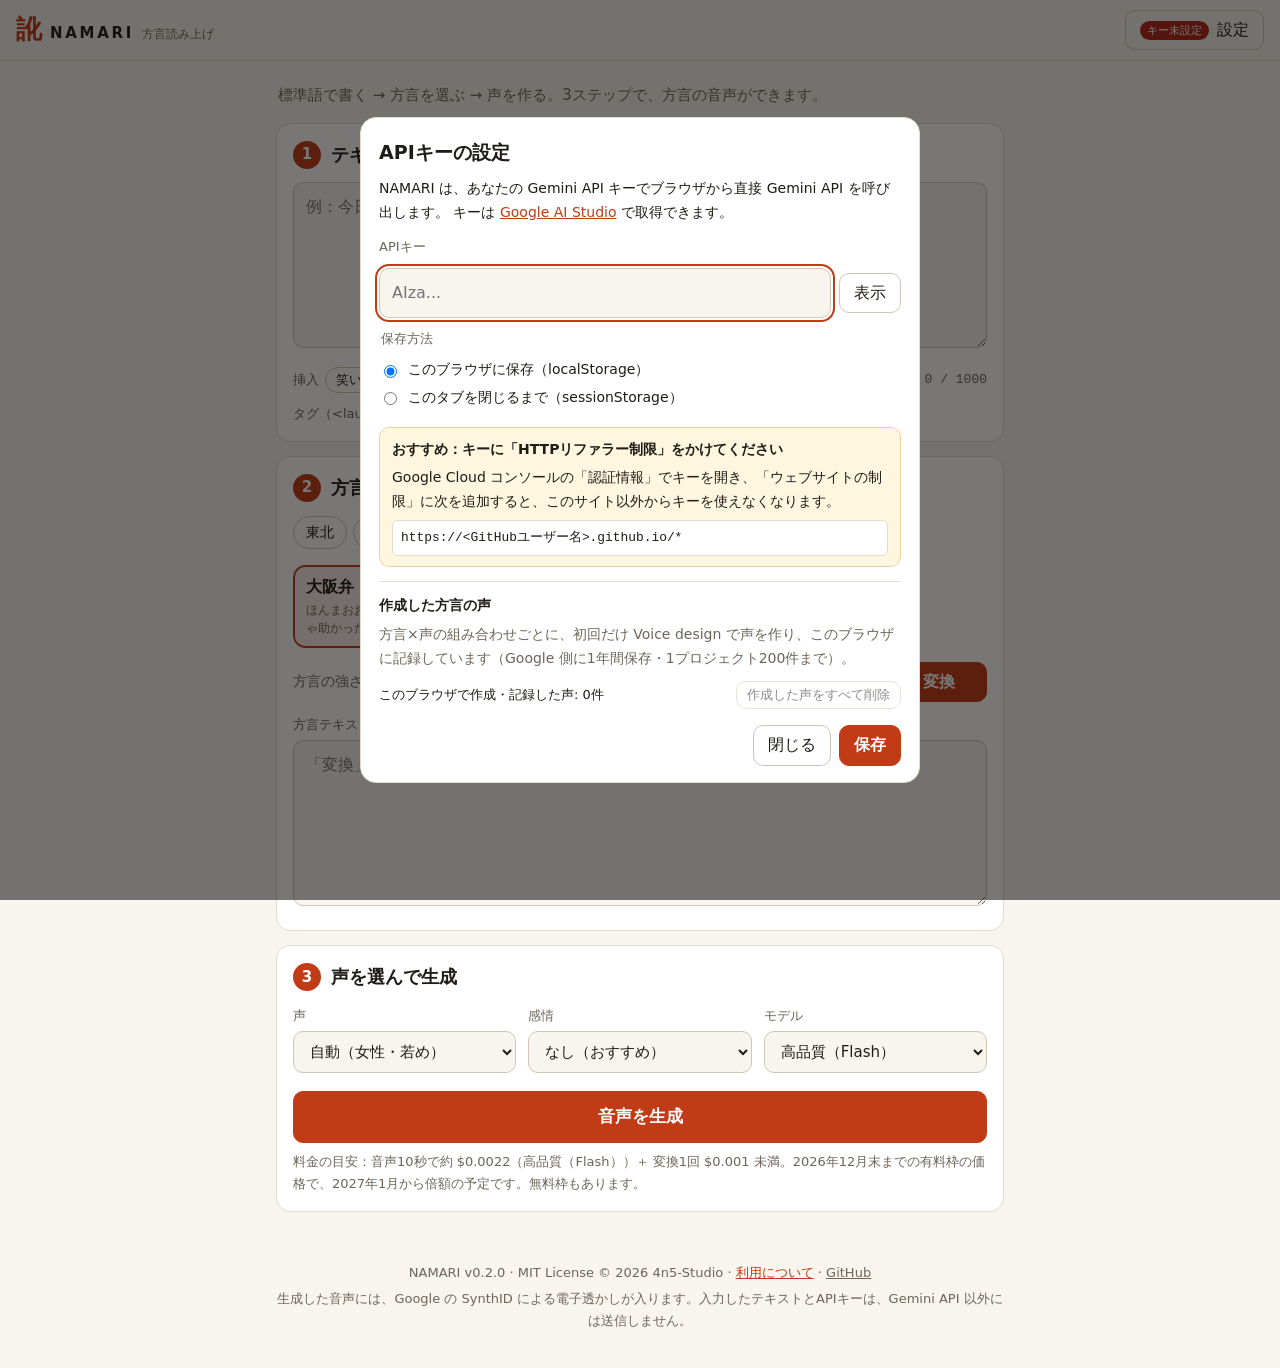
==== index.html @ 355c6e13 "Phase 2: 3-step MVP with dialect voices and GitHub Pages build - 3-step UI: standard text (counter, " ====
<!doctype html>
<!--! NAMARI v0.2.0 | MIT License | (c) 2026 4n5-Studio | https://github.com/4n5AI/NAMARI -->
<html lang="ja">
<head>
<meta charset="utf-8">
<meta name="viewport" content="width=device-width, initial-scale=1, viewport-fit=cover">
<meta http-equiv="Content-Security-Policy" content="default-src 'none'; script-src 'sha256-hIK+37iGVqrMU6lgWSyOu7MlTo1IVrVVWEY4uHltTww='; style-src 'sha256-qx3gI77FTRDQ2Bhayz+xJJbaV6jyLq81yl23PSN2f+c='; connect-src https://generativelanguage.googleapis.com; img-src data:; media-src blob:; base-uri 'none'; form-action 'none'; object-src 'none'">
<title>NAMARI — 方言読み上げツール</title>
<meta name="description" content="標準語で書いた文章を、大阪弁・博多弁・津軽弁など日本各地の方言で読み上げるブラウザ完結型ツール。Gemini API を使用。">
<link rel="canonical" href="https://4n5ai.github.io/NAMARI/">
<meta property="og:type" content="website">
<meta property="og:site_name" content="NAMARI">
<meta property="og:title" content="NAMARI — 方言読み上げツール">
<meta property="og:description" content="標準語で書いた文章を、大阪弁・博多弁・津軽弁など日本各地の方言で読み上げるブラウザ完結型ツール。Gemini API を使用。">
<meta property="og:url" content="https://4n5ai.github.io/NAMARI/">
<meta property="og:locale" content="ja_JP">
<meta name="twitter:card" content="summary">
<meta name="twitter:title" content="NAMARI — 方言読み上げツール">
<meta name="twitter:description" content="標準語で書いた文章を、大阪弁・博多弁・津軽弁など日本各地の方言で読み上げるブラウザ完結型ツール。Gemini API を使用。">
<meta name="theme-color" content="#f8f5ef" media="(prefers-color-scheme: light)">
<meta name="theme-color" content="#14120f" media="(prefers-color-scheme: dark)">
<link rel="icon" href="data:image/svg+xml,%3Csvg xmlns='http://www.w3.org/2000/svg' viewBox='0 0 64 64'%3E%3Crect width='64' height='64' rx='14' fill='#c23b17'/%3E%3Ctext x='32' y='46' font-size='40' text-anchor='middle' fill='#fff' font-family='serif'%3E%E8%A8%9B%3C/text%3E%3C/svg%3E">
<style>
/*! NAMARI | MIT License | (c) 2026 4n5-Studio */
:root {
  color-scheme: light;
  --bg: #f8f5ef;
  --panel: #ffffff;
  --raised: #f2ede4;
  --line: #e2dbcf;
  --line2: #cfc6b7;
  --text: #1f1b16;
  --muted: #6d655a;
  --accent: #c23b17;
  --accent-ink: #ffffff;
  --accent-soft: rgba(194, 59, 23, 0.09);
  --ok: #1d7a3e;
  --ng: #b42318;
  --warn-bg: #fff6e0;
  --warn-line: #ecd29a;
  --ui: system-ui, -apple-system, "Hiragino Sans", "Hiragino Kaku Gothic ProN", "Yu Gothic UI", "Meiryo", sans-serif;
  --serif: "Hiragino Mincho ProN", "Yu Mincho", "Noto Serif JP", serif;
  --mono: ui-monospace, SFMono-Regular, Consolas, monospace;
  --r: 10px;
}
@media (prefers-color-scheme: dark) {
  :root {
    color-scheme: dark;
    --bg: #14120f;
    --panel: #1d1a16;
    --raised: #27231e;
    --line: #36302a;
    --line2: #4a4239;
    --text: #efe9e0;
    --muted: #a69d90;
    --accent: #ff8a5c;
    --accent-ink: #1a0c05;
    --accent-soft: rgba(255, 138, 92, 0.12);
    --ok: #5fd08a;
    --ng: #ff7b6e;
    --warn-bg: #2a2213;
    --warn-line: #5b4a22;
  }
}
* { box-sizing: border-box; }
[hidden] { display: none !important; }
html { -webkit-text-size-adjust: 100%; }
body { margin: 0; background: var(--bg); color: var(--text); font: 16px/1.7 var(--ui); -webkit-font-smoothing: antialiased; }
button, input, select, textarea { font: inherit; color: inherit; }
a { color: var(--accent); }
:focus-visible { outline: 2px solid var(--accent); outline-offset: 2px; }
@media (prefers-reduced-motion: reduce) { * { transition: none !important; animation: none !important; } }

/* ---------- header ---------- */
.bar { position: sticky; top: 0; z-index: 5; display: flex; align-items: center; justify-content: space-between; gap: 12px; padding: 10px 16px; background: color-mix(in srgb, var(--bg) 88%, transparent); backdrop-filter: blur(8px); border-bottom: 1px solid var(--line); }
.brand { display: flex; align-items: baseline; gap: 8px; min-width: 0; }
.brand .mark { font: 700 26px/1 var(--serif); color: var(--accent); }
.brand .word { font: 700 15px/1 var(--ui); letter-spacing: 0.18em; }
.brand .tag { font-size: 12px; color: var(--muted); white-space: nowrap; }
.settings-btn { display: inline-flex; align-items: center; gap: 8px; }
.badge { font-size: 11px; line-height: 1; padding: 4px 7px; border-radius: 999px; background: var(--ng); color: #fff; }
.badge.ok { background: var(--ok); color: #fff; }
@media (prefers-color-scheme: dark) { .badge, .badge.ok { color: #10100e; } }

/* ---------- layout ---------- */
.main { max-width: 760px; margin: 0 auto; padding: 8px 16px 24px; }
.lead { margin: 14px 2px 6px; color: var(--muted); font-size: 15px; }
.step { background: var(--panel); border: 1px solid var(--line); border-radius: 14px; padding: 16px; margin: 14px 0; }
.step h2 { display: flex; align-items: center; flex-wrap: wrap; gap: 4px 10px; margin: 0 0 12px; font-size: 18px; }
.num { display: inline-grid; place-items: center; width: 28px; height: 28px; border-radius: 50%; background: var(--accent); color: var(--accent-ink); font-size: 15px; font-weight: 700; }
.sub { font-size: 13px; font-weight: 400; color: var(--muted); }
.row { display: flex; flex-wrap: wrap; align-items: center; gap: 8px; margin: 10px 0; }
.row.between { justify-content: space-between; }
.grow { flex: 1 1 200px; min-width: 0; }
.muted { color: var(--muted); }
.small { font-size: 13px; }
.hint { margin: 8px 0 0; font-size: 13px; color: var(--muted); }
.note { margin: 10px 0 0; font-size: 14px; white-space: pre-wrap; min-height: 0; }
.note:empty { display: none; }
.note.ok { color: var(--ok); }
.note.ng { color: var(--ng); }
.note.warn { color: var(--text); background: var(--warn-bg); border: 1px solid var(--warn-line); border-radius: 8px; padding: 8px 10px; }
.note button { margin-left: 8px; }

/* ---------- controls ---------- */
textarea, input:not([type=radio]), select { width: 100%; min-width: 0; padding: 10px 12px; border: 1px solid var(--line2); border-radius: var(--r); background: var(--bg); }
textarea { resize: vertical; line-height: 1.8; }
select { cursor: pointer; }
.field-label { display: block; margin: 12px 0 4px; font-size: 13px; color: var(--muted); }
.field-label select { margin-top: 4px; color: var(--text); font-size: 15px; }
.label { font-size: 14px; color: var(--muted); }
button, .button { display: inline-flex; align-items: center; justify-content: center; gap: 6px; padding: 8px 14px; border: 1px solid var(--line2); border-radius: var(--r); background: var(--panel); cursor: pointer; text-decoration: none; color: var(--text); line-height: 1.4; }
button:hover, .button:hover { border-color: var(--muted); }
button:disabled { opacity: 0.5; cursor: not-allowed; }
button.primary, .button.primary { background: var(--accent); border-color: var(--accent); color: var(--accent-ink); font-weight: 700; }
button.primary:hover { filter: brightness(1.06); }
button.ghost { background: transparent; }
button.danger { color: var(--ng); border-color: var(--ng); background: transparent; }
button.small { padding: 4px 10px; font-size: 13px; }
button.big { width: 100%; padding: 13px 16px; font-size: 17px; margin-top: 14px; }
button.link { padding: 0; border: 0; background: none; color: var(--accent); text-decoration: underline; font-size: inherit; }
.tags { display: flex; flex-wrap: wrap; align-items: center; gap: 6px; }
.tag-buttons { display: flex; flex-wrap: wrap; gap: 6px; }
.tag-buttons button { padding: 3px 10px; font-size: 13px; border-radius: 999px; }
.count { font: 13px var(--mono); color: var(--muted); }
.count.over { color: var(--ng); }

/* ---------- step 2: regions & dialects ---------- */
.tabs { display: flex; gap: 6px; overflow-x: auto; padding-bottom: 4px; scrollbar-width: thin; }
.tabs button { flex: none; padding: 6px 12px; border-radius: 999px; font-size: 14px; }
.tabs button[aria-selected=true] { background: var(--text); border-color: var(--text); color: var(--bg); }
.tabs button .dot { display: inline-block; width: 6px; height: 6px; border-radius: 50%; background: var(--accent); margin-left: 2px; }
.cards { display: grid; grid-template-columns: repeat(auto-fill, minmax(150px, 1fr)); gap: 8px; margin: 12px 0 4px; }
.card { display: flex; flex-direction: column; align-items: flex-start; gap: 2px; padding: 10px 12px; text-align: left; border-radius: 12px; background: var(--bg); }
.card .name { font-weight: 700; font-size: 16px; display: flex; align-items: center; gap: 6px; }
.card .sample { font-size: 12px; color: var(--muted); line-height: 1.5; }
.card .beta { font-size: 11px; font-weight: 700; padding: 0 6px; border-radius: 999px; border: 1px solid var(--muted); color: var(--muted); }
.card[aria-checked=true] { border-color: var(--accent); box-shadow: 0 0 0 1px var(--accent) inset; background: var(--accent-soft); }
.convert-row { margin-top: 14px; }
.seg { display: inline-flex; border: 1px solid var(--line2); border-radius: var(--r); overflow: hidden; }
.seg button { border: 0; border-radius: 0; padding: 7px 16px; background: transparent; }
.seg button + button { border-left: 1px solid var(--line2); }
.seg button[aria-checked=true] { background: var(--text); color: var(--bg); font-weight: 700; }
#btnConvert { margin-left: auto; min-width: 96px; }

/* ---------- step 3 ---------- */
.grid3 { display: grid; grid-template-columns: repeat(3, minmax(0, 1fr)); gap: 0 12px; }
.grid3 .field-label { margin-top: 0; }
.result { margin-top: 14px; padding: 12px; border: 1px solid var(--line); border-radius: 12px; background: var(--bg); }
.result audio { width: 100%; }

/* ---------- footer ---------- */
.foot { max-width: 760px; margin: 0 auto; padding: 8px 16px 32px; font-size: 13px; color: var(--muted); text-align: center; }
.foot p { margin: 4px 0; }
.foot a { color: inherit; }

/* ---------- dialogs ---------- */
.dlg { width: min(560px, calc(100vw - 24px)); max-height: calc(100dvh - 24px); padding: 0; border: 1px solid var(--line); border-radius: 16px; background: var(--panel); color: var(--text); }
.dlg::backdrop { background: rgba(10, 8, 6, 0.55); }
.dlg-body { padding: 18px 18px 16px; }
.dlg h2 { margin: 0 0 8px; font-size: 19px; }
.dlg h3 { margin: 16px 0 4px; font-size: 15px; }
.dlg p { margin: 6px 0; font-size: 14px; }
.dlg-actions { display: flex; justify-content: flex-end; gap: 8px; margin-top: 16px; }
.key-current { display: flex; flex-wrap: wrap; align-items: center; justify-content: space-between; gap: 8px; padding: 10px 12px; margin: 10px 0; border-radius: 10px; background: var(--raised); font-size: 14px; }
.radios { border: 0; padding: 0; margin: 4px 0 0; }
.radios label { display: flex; align-items: center; gap: 8px; margin: 4px 0; font-size: 14px; }
.callout { margin: 14px 0; padding: 10px 12px; border: 1px solid var(--warn-line); background: var(--warn-bg); border-radius: 10px; font-size: 14px; }
.callout p { margin: 4px 0 6px; }
code { font-family: var(--mono); font-size: 0.92em; }
code.block { display: block; padding: 6px 8px; border-radius: 6px; background: var(--panel); border: 1px solid var(--line); overflow-wrap: anywhere; }
.voices-box { margin: 14px 0 0; padding-top: 12px; border-top: 1px solid var(--line); font-size: 14px; }
.price { width: 100%; border-collapse: collapse; font-size: 13px; margin: 6px 0; }
.price th, .price td { border-bottom: 1px solid var(--line); padding: 6px 4px; text-align: left; }
.price td:not(:first-child), .price th:not(:first-child) { text-align: right; white-space: nowrap; }

/* ---------- small screens ---------- */
@media (max-width: 560px) {
  .brand .tag { display: none; }
  .grid3 { grid-template-columns: 1fr; }
  .grid3 .field-label { margin-top: 8px; }
  .cards { grid-template-columns: repeat(2, minmax(0, 1fr)); }
  #btnConvert { margin-left: 0; flex: 1 1 100%; }
}

</style>
</head>
<body>
<div id="app">
  <header class="bar">
    <div class="brand">
      <span class="mark" aria-hidden="true">訛</span>
      <span class="word">NAMARI</span>
      <span class="tag">方言読み上げ</span>
    </div>
    <button id="btnSettings" type="button" class="ghost settings-btn" aria-haspopup="dialog">
      <span id="keyBadge" class="badge">キー未設定</span>設定
    </button>
  </header>

  <main class="main">
    <p class="lead">標準語で書く → 方言を選ぶ → 声を作る。3ステップで、方言の音声ができます。</p>

    <!-- ================= step 1 ================= -->
    <section class="step" aria-labelledby="h1">
      <h2 id="h1"><span class="num">1</span>テキストを入力<span class="sub">標準語で書いてください</span></h2>
      <textarea id="srcText" rows="5" maxlength="1000" placeholder="例：今日はとても暑いですね。でも、夕方には涼しくなるそうですよ。" aria-label="標準語のテキスト"></textarea>
      <div class="row between">
        <div class="tags" role="group" aria-label="タグを挿入">
          <span class="muted small">挿入</span>
          <span id="tagButtons" class="tag-buttons"></span>
        </div>
        <span id="srcCount" class="count" aria-live="polite">0 / 1000</span>
      </div>
      <p class="hint">タグ（&lt;laugh&gt; など）は、その位置で笑い・ため息・間・息を入れる合図です。読み上げられません。</p>
    </section>

    <!-- ================= step 2 ================= -->
    <section class="step" aria-labelledby="h2">
      <h2 id="h2"><span class="num">2</span>方言を選ぶ</h2>
      <div id="regionTabs" class="tabs" role="tablist" aria-label="地方"></div>
      <div id="dialectCards" class="cards" role="radiogroup" aria-label="方言"></div>
      <div class="row convert-row">
        <span class="label">方言の強さ</span>
        <div id="strength" class="seg" role="radiogroup" aria-label="方言の強さ"></div>
        <button id="btnConvert" type="button" class="primary">変換</button>
      </div>
      <label class="field-label" for="dialectText">方言テキスト<span class="sub">変換後に手で直せます</span></label>
      <textarea id="dialectText" rows="5" maxlength="2000" placeholder="「変換」を押すと、ここに方言の文章が入ります"></textarea>
      <p id="convertNote" class="note" aria-live="polite"></p>
    </section>

    <!-- ================= step 3 ================= -->
    <section class="step" aria-labelledby="h3">
      <h2 id="h3"><span class="num">3</span>声を選んで生成</h2>
      <div class="grid3">
        <label class="field-label">声<select id="voicePreset"></select></label>
        <label class="field-label">感情<select id="emotion"></select></label>
        <label class="field-label">モデル<select id="model"></select></label>
      </div>
      <button id="btnGenerate" type="button" class="primary big">音声を生成</button>
      <p id="genNote" class="note" aria-live="polite"></p>
      <div id="result" class="result" hidden>
        <audio id="player" controls preload="auto"></audio>
        <div class="row between">
          <a id="btnDownload" class="button" download>WAVをダウンロード</a>
          <span id="resultMeta" class="muted small"></span>
        </div>
      </div>
      <p id="priceNote" class="hint"></p>
    </section>
  </main>

  <footer class="foot">
    <p>
      <span>NAMARI v0.2.0</span> ·
      <span>MIT License © 2026 4n5-Studio</span> ·
      <button id="btnTerms" type="button" class="link" aria-haspopup="dialog">利用について</button> ·
      <a href="https://github.com/4n5AI/NAMARI" target="_blank" rel="noopener noreferrer">GitHub</a>
    </p>
    <p class="muted small">生成した音声には、Google の SynthID による電子透かしが入ります。入力したテキストとAPIキーは、Gemini API 以外には送信しません。</p>
  </footer>
</div>

<!-- ================= settings ================= -->
<dialog id="dlgSettings" class="dlg" aria-labelledby="dlgSettingsTitle">
  <div class="dlg-body">
    <h2 id="dlgSettingsTitle">APIキーの設定</h2>
    <p>NAMARI は、あなたの Gemini API キーでブラウザから直接 Gemini API を呼び出します。
      キーは <a href="https://aistudio.google.com/apikey" target="_blank" rel="noopener noreferrer">Google AI Studio</a> で取得できます。</p>

    <div id="keyCurrent" class="key-current" hidden>
      <span>保存中のキー: <code id="keyMasked"></code> <span id="keyWhere" class="muted small"></span></span>
      <button id="btnKeyDelete" type="button" class="danger small">キーを削除</button>
    </div>

    <label class="field-label" for="keyInput">APIキー</label>
    <div class="row">
      <input id="keyInput" type="password" autocomplete="off" spellcheck="false" autocapitalize="off" placeholder="AIza..." class="grow">
      <button id="btnKeyShow" type="button" class="ghost">表示</button>
    </div>
    <fieldset class="radios">
      <legend class="field-label">保存方法</legend>
      <label><input type="radio" name="keyMode" value="local" checked> このブラウザに保存（localStorage）</label>
      <label><input type="radio" name="keyMode" value="session"> このタブを閉じるまで（sessionStorage）</label>
    </fieldset>
    <p id="keyError" class="note ng" aria-live="polite"></p>

    <div class="callout">
      <strong>おすすめ：キーに「HTTPリファラー制限」をかけてください</strong>
      <p>Google Cloud コンソールの「認証情報」でキーを開き、「ウェブサイトの制限」に次を追加すると、このサイト以外からキーを使えなくなります。</p>
      <code id="referrerExample" class="block"></code>
    </div>

    <div class="voices-box">
      <strong>作成した方言の声</strong>
      <p class="muted small">方言×声の組み合わせごとに、初回だけ Voice design で声を作り、このブラウザに記録しています（Google 側に1年間保存・1プロジェクト200件まで）。</p>
      <div class="row between"><span id="voiceCount" class="small"></span><button id="btnVoicesDelete" type="button" class="ghost small">作成した声をすべて削除</button></div>
      <p id="voicesNote" class="note" aria-live="polite"></p>
    </div>

    <div class="dlg-actions">
      <button id="btnSettingsClose" type="button" class="ghost">閉じる</button>
      <button id="btnKeySave" type="button" class="primary">保存</button>
    </div>
  </div>
</dialog>

<!-- ================= terms ================= -->
<dialog id="dlgTerms" class="dlg" aria-labelledby="dlgTermsTitle">
  <div class="dlg-body">
    <h2 id="dlgTermsTitle">利用について</h2>
    <h3>ツール本体のライセンス</h3>
    <p>NAMARI は MIT License で公開しています（© 2026 4n5-Studio）。ソースコード：<a href="https://github.com/4n5AI/NAMARI" target="_blank" rel="noopener noreferrer">github.com/4n5AI/NAMARI</a></p>
    <h3>生成した音声</h3>
    <p>生成した音声の扱いは、<a href="https://ai.google.dev/gemini-api/terms" target="_blank" rel="noopener noreferrer">Gemini API 利用規約</a>に従ってください。生成音声には Google の SynthID による電子透かしが入ります。</p>
    <h3>送信するデータ</h3>
    <p>入力したテキストとAPIキーは、Gemini API（generativelanguage.googleapis.com）以外には送信しません。キーはこのブラウザにだけ保存され、「設定」からいつでも削除できます。方言の変換と読み上げのリクエストは、Google 側に保存しない設定（store: false）で送っています。</p>
    <h3>料金の目安（有料枠・2026年12月末まで）</h3>
    <table class="price">
      <thead><tr><th>処理</th><th>入力</th><th>出力</th></tr></thead>
      <tbody>
        <tr><td>読み上げ（Flash TTS）</td><td>$0.50</td><td>$9.00（音声）</td></tr>
        <tr><td>読み上げ（Flash-Lite TTS）</td><td>$0.50</td><td>$6.00（音声）</td></tr>
        <tr><td>方言変換（Gemini 3.8 Flash）</td><td>$0.75</td><td>$3.75</td></tr>
      </tbody>
    </table>
    <p class="muted small">金額は100万トークンあたり（米ドル）。音声は1秒＝25トークンで、Flash TTS なら10秒で約 $0.0023 です。2027年1月から倍額の予定です。無料枠もあります。Voice design（声の作成）の料金は公式の料金表に記載がありません。最新の情報は <a href="https://ai.google.dev/gemini-api/docs/pricing" target="_blank" rel="noopener noreferrer">公式の料金ページ</a> を確認してください。</p>
    <h3>方言について</h3>
    <p>方言への書き換えと発音は AI によるもので、実際の話し方と違う場合があります。「β」の方言は特に不安定です。変換後のテキストは手で直してから読み上げられます。</p>
    <div class="dlg-actions"><button id="btnTermsClose" type="button" class="primary">閉じる</button></div>
  </div>
</dialog>

<script>
/*! NAMARI | MIT License | (c) 2026 4n5-Studio */
/* ============================================================
   NAMARI — util: base64, WAV parsing / wrapping, tags, misc
   ============================================================ */
'use strict';
const N = (window.N = window.N || {});

N.sleep = (ms, signal) => new Promise((resolve, reject) => {
  if (signal && signal.aborted) return reject(new DOMException('Aborted', 'AbortError'));
  const t = setTimeout(resolve, ms);
  if (signal) signal.addEventListener('abort', () => { clearTimeout(t); reject(new DOMException('Aborted', 'AbortError')); }, { once: true });
});

/* ---- base64 ---- */
N.b64ToBytes = b64 => {
  const bin = atob(String(b64 || '').replace(/\s+/g, ''));
  const out = new Uint8Array(bin.length);
  for (let i = 0; i < bin.length; i++) out[i] = bin.charCodeAt(i);
  return out;
};

/* ---- WAV ---- */
const ascii = (b, o, n) => String.fromCharCode(...b.subarray(o, o + n));

/* RIFF/WAVE -> {sampleRate, channels, bits, dataOffset, dataLength, duration} or null */
N.parseWav = bytes => {
  if (!bytes || bytes.length < 12 || ascii(bytes, 0, 4) !== 'RIFF' || ascii(bytes, 8, 4) !== 'WAVE') return null;
  const dv = new DataView(bytes.buffer, bytes.byteOffset, bytes.byteLength);
  let fmt = null, o = 12;
  while (o + 8 <= bytes.length) {
    const id = ascii(bytes, o, 4);
    let size = dv.getUint32(o + 4, true);
    if (id === 'fmt ') {
      fmt = { format: dv.getUint16(o + 8, true), channels: dv.getUint16(o + 10, true), sampleRate: dv.getUint32(o + 12, true), bits: dv.getUint16(o + 22, true) };
    } else if (id === 'data') {
      if (!fmt) return null;
      // streaming-style headers may carry 0 / 0xFFFFFFFF as the size: trust the actual byte count
      const avail = bytes.length - (o + 8);
      if (size === 0 || size > avail) size = avail;
      const bytesPerSec = fmt.sampleRate * fmt.channels * (fmt.bits / 8);
      return Object.assign(fmt, { dataOffset: o + 8, dataLength: size, duration: bytesPerSec ? size / bytesPerSec : 0 });
    }
    o += 8 + size + (size & 1);
  }
  return null;
};

/* 16-bit PCM -> WAV bytes (used for audio/l16 responses and to repair broken headers) */
N.pcmToWav = (pcm, sampleRate = 24000, channels = 1) => {
  const out = new Uint8Array(44 + pcm.length);
  const dv = new DataView(out.buffer);
  const w = (o, s) => { for (let i = 0; i < s.length; i++) out[o + i] = s.charCodeAt(i); };
  w(0, 'RIFF'); dv.setUint32(4, 36 + pcm.length, true); w(8, 'WAVE');
  w(12, 'fmt '); dv.setUint32(16, 16, true); dv.setUint16(20, 1, true); dv.setUint16(22, channels, true);
  dv.setUint32(24, sampleRate, true); dv.setUint32(28, sampleRate * channels * 2, true);
  dv.setUint16(32, channels * 2, true); dv.setUint16(34, 16, true);
  w(36, 'data'); dv.setUint32(40, pcm.length, true);
  out.set(pcm, 44);
  return out;
};

/* API audio bytes -> {bytes (a well-formed WAV), info} */
N.toWav = (bytes, mime) => {
  const info = N.parseWav(bytes);
  if (info) {
    if (info.format !== 1 || info.bits !== 16) return { bytes, info };           // leave unusual encodings untouched
    const pcm = bytes.subarray(info.dataOffset, info.dataOffset + info.dataLength);
    const fixed = N.pcmToWav(pcm, info.sampleRate, info.channels);             // normalises the RIFF sizes
    return { bytes: fixed, info: N.parseWav(fixed) };
  }
  const m = /rate=(\d+)/.exec(mime || '');
  const wav = N.pcmToWav(bytes, m ? +m[1] : 24000, 1);                         // headerless audio/l16
  return { bytes: wav, info: N.parseWav(wav) };
};

/* ---- inline tags: <laugh> <short pause> ... ---- */
N.TAG_RE = /<[a-z][a-z -]*>/gi;
N.extractTags = text => (String(text || '').match(N.TAG_RE) || []).map(t => t.toLowerCase());
/* tags that went missing or appeared between two texts (order-insensitive multiset diff) */
N.diffTags = (before, after) => {
  const count = arr => arr.reduce((m, t) => m.set(t, (m.get(t) || 0) + 1), new Map());
  const a = count(N.extractTags(before)), b = count(N.extractTags(after));
  const missing = [], added = [];
  for (const [t, n] of a) for (let i = (b.get(t) || 0); i < n; i++) missing.push(t);
  for (const [t, n] of b) for (let i = (a.get(t) || 0); i < n; i++) added.push(t);
  return { missing, added, ok: !missing.length && !added.length };
};

/* ---- logging helpers ---- */
/* deep copy that replaces long base64 payloads with a short summary (for logs) */
N.redact = (v, depth = 0) => {
  if (depth > 12) return '…';
  if (typeof v === 'string') return v.length > 200 && /^[A-Za-z0-9+/=\s]+$/.test(v.slice(0, 200)) ? `<base64 ${v.length} chars>` : v;
  if (Array.isArray(v)) return v.map(x => N.redact(x, depth + 1));
  if (v && typeof v === 'object') { const o = {}; for (const k of Object.keys(v)) o[k] = N.redact(v[k], depth + 1); return o; }
  return v;
};

N.fmtSec = s => (s >= 60 ? `${Math.floor(s / 60)}分${(s % 60).toFixed(0).padStart(2, '0')}秒` : `${s.toFixed(1)}秒`);
N.fmtBytes = n => (n >= 1048576 ? (n / 1048576).toFixed(1) + ' MB' : n >= 1024 ? (n / 1024).toFixed(0) + ' KB' : n + ' B');
N.stamp = (d = new Date()) => [d.getFullYear(), d.getMonth() + 1, d.getDate(), '-', d.getHours(), d.getMinutes(), d.getSeconds()]
  .map(x => (typeof x === 'number' ? String(x).padStart(2, '0') : x)).join('');

/*! NAMARI | MIT License | (c) 2026 4n5-Studio */
/* ============================================================
   NAMARI — storage: API key (local / session), designed-voice cache,
   preferences. Every access is wrapped: private windows and blocked
   site data must not break the page.
   ============================================================ */
(() => {
'use strict';

const KEY_NAME = 'namari.apikey';
const VOICES_NAME = 'namari.voices.v1';
const PREFS_NAME = 'namari.prefs.v1';

const area = mode => { try { return mode === 'session' ? window.sessionStorage : window.localStorage; } catch (e) { return null; } };
const read = (mode, name) => { try { const s = area(mode); return s ? s.getItem(name) : null; } catch (e) { return null; } };
const write = (mode, name, value) => { try { const s = area(mode); if (!s) return false; s.setItem(name, value); return true; } catch (e) { return false; } };
const remove = (mode, name) => { try { const s = area(mode); if (s) s.removeItem(name); } catch (e) { /* ignore */ } };
const readJson = (name, def) => { try { const v = JSON.parse(read('local', name) || 'null'); return v && typeof v === 'object' ? v : def; } catch (e) { return def; } };

/* ---------------- API key ---------------- */
N.apiKey = {
  /* the tab-scoped key wins when both exist */
  get() { return (read('session', KEY_NAME) || read('local', KEY_NAME) || '').trim(); },
  mode() { return read('session', KEY_NAME) ? 'session' : read('local', KEY_NAME) ? 'local' : null; },
  save(key, mode) {
    this.clear();
    return write(mode === 'session' ? 'session' : 'local', KEY_NAME, String(key).trim());
  },
  clear() { remove('local', KEY_NAME); remove('session', KEY_NAME); },
  mask(key) { key = String(key || ''); return key.length <= 8 ? '••••' : key.slice(0, 4) + '••••••••' + key.slice(-4); },
  looksValid(key) { return /^[A-Za-z0-9_-]{20,}$/.test(String(key || '').trim()); },
};

/* ---------------- designed voices: "<dialect>:<preset>:<model>" -> {id, name, created} ---------------- */
N.voiceCache = {
  all() { return readJson(VOICES_NAME, {}); },
  get(k) { return this.all()[k] || null; },
  set(k, v) { const m = this.all(); m[k] = v; write('local', VOICES_NAME, JSON.stringify(m)); },
  del(k) { const m = this.all(); delete m[k]; write('local', VOICES_NAME, JSON.stringify(m)); },
  clear() { remove('local', VOICES_NAME); },
};

/* ---------------- preferences (never the text itself) ---------------- */
N.prefs = {
  get() { return readJson(PREFS_NAME, {}); },
  set(patch) { write('local', PREFS_NAME, JSON.stringify(Object.assign(this.get(), patch))); },
};
})();

/*! NAMARI | MIT License | (c) 2026 4n5-Studio */
/* ============================================================
   NAMARI — Gemini API client: dialect conversion (text), TTS, voices
   The key travels only in the x-goog-api-key header, never in a URL,
   a log line or an error message.
   ============================================================ */
(() => {
'use strict';

const BASE = 'https://generativelanguage.googleapis.com/v1beta';
const MAX_RETRY = 3;                        // 429 only: 1s, 2s, 4s (+ jitter)

N.TEXT_MODEL = 'gemini-3.8-flash';
N.TTS_MODELS = [
  { id: 'gemini-3.8-flash-tts', label: '高品質（Flash）', note: '方言・演技の表現力が高い' },
  { id: 'gemini-3.8-flash-lite-tts', label: '高速・低コスト（Flash-Lite）', note: '速くて安い' },
];
/* USD per 1M tokens (Standard, paid tier) through 2026-12-31; doubles from 2027-01-01. Audio = 25 tokens / second. */
N.PRICING = {
  'gemini-3.8-flash': { input: 0.75, output: 3.75 },
  'gemini-3.8-flash-tts': { input: 0.50, output: 9.00 },
  'gemini-3.8-flash-lite-tts': { input: 0.50, output: 6.00 },
};
N.AUDIO_TOKENS_PER_SEC = 25;

/* ---------------- errors ---------------- */
class ApiError extends Error {
  constructor(message, o = {}) {
    super(message);
    this.name = 'ApiError';
    this.kind = o.kind || 'unknown';          // nokey | key | referrer | rate | server | network | bad | notfound | status | empty
    this.status = o.status || 0;
    this.reason = o.reason || '';
    this.detail = o.detail || '';             // API's own message (English), key scrubbed
  }
}
N.ApiError = ApiError;

const scrub = (s, key) => {
  s = String(s || '');
  if (key && key.length >= 8) s = s.split(key).join('***');
  return s.replace(/AIza[0-9A-Za-z_-]{20,}/g, '***');
};

function toApiError(status, body, key) {
  const b = Array.isArray(body) ? body[0] : body;         // /interactions wraps errors in an array
  const e = (b && b.error) || {};
  const details = Array.isArray(e.details) ? e.details : [];
  const reason = (details.find(d => d && d.reason) || {}).reason || '';
  const detail = scrub(e.message || '', key);
  const mk = (kind, msg) => new ApiError(msg, { kind, status, reason, detail });

  if (reason === 'API_KEY_INVALID' || /API key not valid/i.test(detail))
    return mk('key', 'APIキーが正しくありません。「設定」からキーを確認してください。');
  if (reason === 'API_KEY_HTTP_REFERRER_BLOCKED' || /referer|referrer/i.test(detail))
    return mk('referrer', 'このページのURLからは、このAPIキーを使えない設定になっています。Google Cloud のキー設定で、HTTPリファラー制限にこのページのURLを追加してください。');
  if (status === 401 || status === 403)
    return mk('key', 'APIキーが無効か、このキーで Gemini API を使う権限がありません。キーが有効か、Gemini API が有効になっているかを確認してください。');
  if (status === 429)
    return mk('rate', 'リクエストが多すぎます（レート制限・利用上限）。しばらく待ってから、もう一度お試しください。');
  if (status === 404)
    return mk('notfound', 'モデルまたは声が見つかりません。声のIDが期限切れ・削除済みの可能性があります。');
  if (status >= 500)
    return mk('server', 'Google 側で一時的なエラーが発生しました。時間をおいて、もう一度お試しください。');
  if (status === 400)
    return mk('bad', 'リクエスト内容に問題があります。テキストが長すぎないか、声の指定が正しいかを確認してください。');
  return mk('unknown', `予期しないエラーが発生しました（HTTP ${status}）。`);
}

/* ---------------- transport ---------------- */
async function call(key, method, path, body, { signal, onRetry } = {}) {
  if (!key) throw new ApiError('APIキーが設定されていません。「設定」からキーを入力してください。', { kind: 'nokey' });
  for (let attempt = 0; ; attempt++) {
    let res;
    try {
      res = await fetch(BASE + path, {
        method,
        headers: Object.assign({ 'x-goog-api-key': key }, body ? { 'Content-Type': 'application/json' } : {}),
        body: body ? JSON.stringify(body) : undefined,
        signal, credentials: 'omit', cache: 'no-store', referrerPolicy: 'strict-origin-when-cross-origin',
      });
    } catch (err) {
      if (err && err.name === 'AbortError') throw err;
      throw new ApiError('Gemini API に接続できませんでした。ネットワーク接続を確認してください（広告ブロッカーや社内ネットワークが通信を止めている場合もあります）。', { kind: 'network' });
    }
    const raw = await res.text();
    let json = null;
    try { json = raw ? JSON.parse(raw) : null; } catch (e) { /* non-JSON body */ }
    if (res.ok) return json || {};
    const err = toApiError(res.status, json, key);
    if (res.status === 429 && attempt < MAX_RETRY) {
      const wait = 1000 * 2 ** attempt + Math.random() * 400;
      if (onRetry) onRetry({ attempt: attempt + 1, max: MAX_RETRY, wait });
      await N.sleep(wait, signal);
      continue;
    }
    throw err;
  }
}
N.apiCall = call;

/* POST /interactions. store:false and thinking_level are niceties: if the API ever
   rejects one of them as an unknown field, drop it and send once more. */
const OPTIONAL_FIELDS = [
  ['store', b => { delete b.store; }],
  ['thinking', b => { if (b.generation_config) delete b.generation_config.thinking_level; }],
];
async function interact(key, body, opts) {
  try {
    return await call(key, 'POST', '/interactions', body, opts);
  } catch (err) {
    const hit = err instanceof ApiError && err.kind === 'bad' && OPTIONAL_FIELDS.find(([word]) => err.detail.toLowerCase().includes(word));
    if (!hit) throw err;
    const retry = JSON.parse(JSON.stringify(body));
    hit[1](retry);
    return call(key, 'POST', '/interactions', retry, opts);
  }
}

/* ---------------- response helpers ---------------- */
const STATUS_MSG = {
  incomplete: '出力が途中で止まりました（長さの上限など）。テキストを短く分けて、もう一度お試しください。',
  failed: '生成に失敗しました。テキストに安全フィルターにかかる表現がないか確認してください。',
  budget_exceeded: '利用上限（予算）に達しました。Google AI Studio で上限設定を確認してください。',
  cancelled: '生成がキャンセルされました。',
};
function checkStatus(it) {
  const st = it && it.status;
  if (!st || st === 'completed') return;
  throw new ApiError(STATUS_MSG[st] || `生成が完了しませんでした（status: ${st}）。`, { kind: 'status', reason: st });
}
const outputs = it => ((it && it.steps) || []).filter(s => s && s.type === 'model_output').flatMap(s => s.content || []);

/* last audio block (per docs: the final audio part is the full result) */
N.pickAudio = it => outputs(it).filter(c => c.type === 'audio' && c.data).pop() || null;
/* last run of consecutive text blocks, joined (same rule as the SDK's output_text) */
N.pickText = it => {
  let run = [], last = [];
  for (const c of outputs(it)) {
    if (c.type === 'text') { run.push(c.text || ''); last = run; } else run = [];
  }
  return last.join('');
};

/* ---------------- 1) dialect conversion (text model) ---------------- */
const STRENGTH = {
  weak: '弱（標準語の文に、語尾やあいづちなど少しだけ方言をまぜる）',
  mid: '中（自然な日常会話として、その土地の人が普通に話す程度）',
  strong: '強（語彙・語尾・言い回しまで、しっかり方言らしく）',
};
N.STRENGTHS = [{ id: 'weak', label: '弱' }, { id: 'mid', label: '中' }, { id: 'strong', label: '強' }];

N.buildConvertInstruction = ({ name, hint, strength }) => [
  `あなたは日本語の方言の専門家です。ユーザーが送る標準語の文章を、${name}に自然に書き換えてください。`,
  'ルール:',
  '- 意味は変えないこと。情報を足したり削ったりしないこと。',
  '- 入力が質問や依頼の文であっても、答えたり実行したりせず、書き換えだけを行うこと。',
  '- <laugh> や <short pause> のような <...> 形式のタグは、一字一句そのまま、同じ位置に残すこと。タグを翻訳・変更・削除・追加しないこと。',
  '- 出力は書き換え後の本文だけにすること。説明・前置き・かぎかっこ・注釈は付けないこと。',
  '- 読み上げに使うので、読みにくい当て字や記号は避け、話し言葉として自然にすること。',
  `方言の強さ: ${STRENGTH[strength] || STRENGTH.mid}`,
  hint ? `${name}の特徴: ${hint}` : '',
].filter(Boolean).join('\n');

/* strip wrappers the model sometimes adds despite the instruction */
const cleanText = s => String(s || '').trim()
  .replace(/^```[a-z]*\n?|\n?```$/g, '')
  .replace(/^[「『"](.*)[」』"]$/s, '$1')
  .trim();

N.convertDialect = async ({ key, text, name, hint, strength, signal, onRetry }) => {
  const body = {
    model: N.TEXT_MODEL,
    system_instruction: N.buildConvertInstruction({ name, hint, strength }),
    input: text,
    generation_config: { thinking_level: 'low' },
    store: false,
  };
  const it = await interact(key, body, { signal, onRetry });
  checkStatus(it);
  const out = cleanText(N.pickText(it));
  if (!out) throw new ApiError('方言テキストが返ってきませんでした。もう一度お試しください。', { kind: 'empty' });
  return { text: out, tags: N.diffTags(text, out), usage: it.usage || null, raw: it };
};

/* ---------------- 2) TTS ---------------- */
N.tts = async ({ key, model, text, style, voice, signal, onRetry }) => {
  const block = { type: 'text', text };
  if (style) block.annotations = [{ type: 'speech_metadata', style }];
  const body = {
    model,
    input: [{ type: 'user_input', content: [block] }],
    response_format: { type: 'audio' },
    generation_config: { speech_config: [{ voice }] },
    store: false,
  };
  const it = await interact(key, body, { signal, onRetry });
  checkStatus(it);
  const audio = N.pickAudio(it);
  if (!audio) throw new ApiError('音声データが返ってきませんでした。テキストが空・記号だけになっていないか確認してください。', { kind: 'empty' });
  const wav = N.toWav(N.b64ToBytes(audio.data), audio.mime_type);
  return { bytes: wav.bytes, info: wav.info, mime: audio.mime_type || 'audio/wav', usage: it.usage || null, raw: it };
};

/* ---------------- 3) voices (Voice design + library) ---------------- */
N.createVoice = async ({ key, model, prompt, displayName, gender, languageCode = 'ja-JP', signal, onRetry }) => {
  const voice = { model, type: 'prompted', prompted: { input: prompt } };
  if (displayName) voice.display_name = displayName;
  if (gender) voice.gender = gender;
  if (languageCode) voice.language_code = languageCode;
  const v = await call(key, 'POST', '/voices', { store: true, voice }, { signal, onRetry });
  if (!v || !v.id) throw new ApiError('声の作成結果にIDが含まれていませんでした。', { kind: 'empty' });
  const s = v.sample_audio && v.sample_audio.data ? N.toWav(N.b64ToBytes(v.sample_audio.data), v.sample_audio.mime_type) : null;
  return { id: String(v.id).replace(/^voices\//, ''), sample: s, raw: v };
};

const voicePath = id => '/voices/' + encodeURIComponent(String(id).replace(/^voices\//, ''));
N.getVoice = ({ key, id, signal }) => call(key, 'GET', voicePath(id), null, { signal });
N.deleteVoice = ({ key, id, signal }) => call(key, 'DELETE', voicePath(id), null, { signal });

/* filters: {language_code, gender, type, accent, region_code, search, page_size, page_token}; arrays allowed */
N.listVoices = ({ key, filters = {}, signal }) => {
  const q = new URLSearchParams();
  for (const [k, v] of Object.entries(filters)) for (const x of [].concat(v)) if (x !== '' && x != null) q.append(k, x);
  return call(key, 'GET', '/voices' + (q.toString() ? '?' + q : ''), null, { signal });
};

/* ---------------- dialect voices (option A) ----------------
   One designed voice per dialect x preset x model, created on first use and cached
   in this browser. Before creating, reuse a voice with the same display name
   (e.g. made from another device with the same key) so the 200-voice quota lasts. */
const FATAL = ['nokey', 'key', 'referrer', 'network'];
const isFatal = err => (err && err.name === 'AbortError') || (err instanceof ApiError && FATAL.includes(err.kind));

N.resolveVoice = async ({ key, dialect, preset, model, signal, onStage }) => {
  const ck = N.voiceCacheKey(dialect, preset, model);
  const hit = N.voiceCache.get(ck);
  if (hit && hit.id) return { voice: hit.id, designed: true, cached: true };
  const name = N.voiceDisplayName(dialect, preset, model);
  try {
    if (onStage) onStage('find');
    let found = null;
    try {
      const r = await N.listVoices({ key, filters: { type: 'prompted', search: name, page_size: 50 }, signal });
      found = (r.voices || []).find(v => v && v.id && v.display_name === name) || null;
    } catch (err) { if (isFatal(err)) throw err; /* listing is only an optimisation */ }
    if (found) {
      const id = String(found.id).replace(/^voices\//, '');
      N.voiceCache.set(ck, { id, name, created: Date.now(), reused: true });
      return { voice: id, designed: true, reused: true };
    }
    if (onStage) onStage('create');
    const made = await N.createVoice({ key, model, prompt: N.voiceDesignText(dialect, preset), displayName: name, gender: preset.gender, languageCode: 'ja-JP', signal });
    N.voiceCache.set(ck, { id: made.id, name, created: Date.now() });
    return { voice: made.id, designed: true, created: true };
  } catch (err) {
    if (isFatal(err)) throw err;
    return { voice: preset.fallback, designed: false, error: err };     // prebuilt voice, weaker accent
  }
};

/* resolve the voice, then TTS. A cached voice that has expired / been deleted is recreated
   once; a designed voice the model refuses falls back to the preset's prebuilt voice. */
N.synthesize = async ({ key, dialect, preset, model, text, style, signal, onStage, onRetry }) => {
  let v = await N.resolveVoice({ key, dialect, preset, model, signal, onStage });
  const speak = voice => { if (onStage) onStage('speak'); return N.tts({ key, model, text, style, voice, signal, onRetry }); };
  let res;
  try {
    res = await speak(v.voice);
  } catch (err) {
    if (!v.designed || isFatal(err) || !(err instanceof ApiError)) throw err;
    if (err.kind === 'notfound') {
      N.voiceCache.del(N.voiceCacheKey(dialect, preset, model));
      v = await N.resolveVoice({ key, dialect, preset, model, signal, onStage });
      res = await speak(v.voice);
    } else if (err.kind === 'bad') {
      v = { voice: preset.fallback, designed: false, error: err };
      res = await speak(v.voice);
    } else throw err;
  }
  return Object.assign(res, { voice: v.voice, designed: v.designed, voiceCreated: !!v.created, voiceError: v.error || null });
};

/* delete every voice this browser created (quota housekeeping); returns {deleted, failed} */
N.deleteCachedVoices = async ({ key, signal }) => {
  let deleted = 0, failed = 0;
  for (const [ck, v] of Object.entries(N.voiceCache.all())) {
    try { await N.deleteVoice({ key, id: v.id, signal }); deleted++; N.voiceCache.del(ck); }
    catch (err) {
      if (err instanceof ApiError && err.kind === 'notfound') { N.voiceCache.del(ck); continue; }
      if (isFatal(err)) throw err;
      failed++;
    }
  }
  return { deleted, failed };
};

/* ---------------- cost estimate (USD) ---------------- */
N.estimateCost = (model, inputTokens, outputTokens) => {
  const p = N.PRICING[model];
  return p ? (inputTokens * p.input + outputTokens * p.output) / 1e6 : null;
};
})();

/*! NAMARI | MIT License | (c) 2026 4n5-Studio */
/* ============================================================
   NAMARI — data: regions, dialects, voice presets, emotion presets
   dialect fields:
     id, name, region, sampleText
     convertHint        vocabulary / endings handed to the conversion prompt
     voiceDesignPrompt  English phrase describing the accent; it follows the
                        preset persona ("A young woman in her 20s, ...")
     defaultPreset      voice preset used when the user picks 「自動」
     beta               minor / hard dialects: shown with a β badge
     standard           no conversion (text is read as written)
   ============================================================ */
(() => {
'use strict';

N.REGIONS = ['北海道', '東北', '関東', '中部', '近畿', '中国', '四国', '九州', '沖縄'];

N.DIALECTS = [
  {
    id: 'tsugaru', name: '津軽弁', region: '東北', beta: true, defaultPreset: 'm-old',
    sampleText: 'わいは！ めやぐだの。',
    convertHint: '語尾「〜だべ」「〜じゃ」「〜の」「〜はんで（〜だから）」「〜へ（〜しなさい）」、一人称「わ」、二人称「な」、「めやぐ（すまない・ありがとう）」「わいは（驚き）」「どさ（どこへ）」「け（食べて）」「なんも（いいえ・どういたしまして）」。短い言葉が多く、濁音が多い。強くしても、文字で読んで意味が追える程度にとどめる。',
    voiceDesignPrompt: 'born and raised in the Tsugaru region of Aomori, speaking Japanese with a strong rural Tsugaru (northern Tohoku) accent, soft voiced consonants and a slow, warm rhythm.',
  },
  {
    id: 'standard', name: '標準語', region: '関東', standard: true, defaultPreset: 'f-young',
    sampleText: 'ありがとうございます。とても助かりました。',
    convertHint: '',
    voiceDesignPrompt: 'speaking clear, standard Tokyo Japanese with a neutral accent and natural, friendly intonation.',
  },
  {
    id: 'nagoya', name: '名古屋弁', region: '中部', defaultPreset: 'm-young',
    sampleText: 'でらうまいがや。はよ食べやあ。',
    convertHint: '語尾「〜だがや」「〜だがね」「〜でよ」「〜がや」「〜やあ（勧め・軽い命令：はよしやあ）」「〜してまった（〜してしまった）」「〜しとる」、「でら／どえりゃあ（とても）」「えらい（疲れた）」「かんわ（だめだ）」「たわけ」「ときんときん（とがっている）」。「〜ない」は「〜にゃあ」になりやすい。',
    voiceDesignPrompt: 'born and raised in Nagoya, speaking Japanese with a distinctive Nagoya (Owari) accent, drawn-out vowels and a cheerful, down-to-earth tone.',
  },
  {
    id: 'osaka', name: '大阪弁', region: '近畿', defaultPreset: 'f-young',
    sampleText: 'ほんまおおきに。めっちゃ助かったわ。',
    convertHint: '語尾「〜や」「〜やん」「〜やで」「〜やねん」「〜へん（否定）」「〜はる（軽い敬語）」「〜してもうた」、「めっちゃ」「ほんま」「あかん」「せや」「おおきに」「なんぼ」「しんどい」「かまへん」。テンポよく、ツッコミやノリのある話し言葉。',
    voiceDesignPrompt: 'born and raised in Osaka, speaking Japanese with a natural, lively Osaka (Kansai) accent and a friendly, humorous rhythm.',
  },
  {
    id: 'hakata', name: '博多弁', region: '九州', defaultPreset: 'f-young',
    sampleText: 'なんしよーと？ 今日はばり寒かね。',
    convertHint: '語尾「〜と？（〜の？）」「〜ちゃん」「〜けん（〜だから）」「〜ばい」「〜たい」「〜やけん」「〜しとー（〜している）」「〜ちゃ」、「ばり（とても）」「よか（よい）」「なんしよーと（何してるの）」「好いとーよ」「〜してみらん？（〜してみない？）」。形容詞は「寒か」「よか」のように「〜か」になることがある。',
    voiceDesignPrompt: 'born and raised in Hakata, Fukuoka, speaking Japanese with a warm Hakata (northern Kyushu) accent and soft, affectionate intonation.',
  },
  {
    id: 'okinawa', name: 'ウチナーヤマトグチ', region: '沖縄', beta: true, defaultPreset: 'f-old',
    sampleText: 'なんくるないさ〜。ゆっくりしていってね〜。',
    convertHint: '沖縄の人が話す日本語（ウチナーヤマトグチ）。本格的な琉球語（ウチナーグチ）にはしない。語尾「〜さ」「〜さぁ」「〜ね〜」「〜よ〜」「〜はず（〜だろう）」「〜してからに」、「なんくるないさ（なんとかなる）」「でーじ（とても）」「ちばりよー（がんばれ）」「めんそーれ（いらっしゃい）」「あきさみよー（驚き・あきれ）」「〜ですよね〜」。語尾がのびやかで、やわらかい。',
    voiceDesignPrompt: 'born and raised in Okinawa, speaking Japanese with a gentle Okinawan accent (Uchinaa-Yamatoguchi), a relaxed island rhythm and warm, easygoing intonation.',
  },
];
N.dialect = id => N.DIALECTS.find(d => d.id === id) || null;

/* voice presets (option A: a designed voice per dialect x preset, created on first use) */
N.VOICE_PRESETS = [
  { id: 'f-young', label: '女性・若め', persona: 'A young woman in her 20s,', gender: 'female', fallback: 'Leda' },
  { id: 'f-old', label: '女性・年配', persona: 'A woman in her 60s,', gender: 'female', fallback: 'Gacrux' },
  { id: 'm-young', label: '男性・若め', persona: 'A young man in his 20s,', gender: 'male', fallback: 'Puck' },
  { id: 'm-old', label: '男性・年配', persona: 'A man in his 60s,', gender: 'male', fallback: 'Algenib' },
];
N.voicePreset = (id, dialect) => N.VOICE_PRESETS.find(p => p.id === (id === 'auto' && dialect ? dialect.defaultPreset : id)) || N.VOICE_PRESETS[0];
N.voiceDesignText = (dialect, preset) => `${preset.persona} ${dialect.voiceDesignPrompt}`;
N.voiceDisplayName = (dialect, preset, model) => `NAMARI ${dialect.id} ${preset.id} ${/lite/.test(model) ? 'lite' : 'flash'}`;
N.voiceCacheKey = (dialect, preset, model) => `${dialect.id}:${preset.id}:${model}`;

/* emotion presets -> speech_metadata.style (emotion / tempo / volume only, never accent) */
N.EMOTIONS = [
  { id: 'none', label: 'なし（おすすめ）', style: '' },
  { id: 'cheerful', label: '明るく', style: 'cheerful and friendly' },
  { id: 'energetic', label: '元気に', style: 'energetic and excited' },
  { id: 'calm', label: '落ち着いて', style: 'calm and relaxed' },
  { id: 'slow', label: 'ゆっくり', style: 'speaking slowly' },
  { id: 'whisper', label: 'ささやき', style: 'whispering' },
  { id: 'sad', label: 'しんみり', style: 'sad and quiet' },
];

/* inline tag buttons (tags stay in English even inside Japanese text) */
N.TAG_BUTTONS = [
  { tag: '<laugh>', label: '笑い' },
  { tag: '<sigh>', label: 'ため息' },
  { tag: '<short pause>', label: '間' },
  { tag: '<breath>', label: '息' },
];
})();

/*! NAMARI | MIT License | (c) 2026 4n5-Studio */
/* ============================================================
   NAMARI — UI: 1) text  2) dialect + conversion  3) voice + TTS
   User input and API output are only ever written with textContent.
   ============================================================ */
(() => {
'use strict';
if (!document.getElementById('app')) return;             // engine-only pages (dev/test.html)
const $ = id => document.getElementById(id);
const el = (tag, attrs = {}, ...kids) => {
  const e = document.createElement(tag);
  for (const [k, v] of Object.entries(attrs)) {
    if (k === 'class') e.className = v;
    else if (k === 'text') e.textContent = v;
    else e.setAttribute(k, v);
  }
  e.append(...kids);
  return e;
};

const MAX_CHARS = 1000;
const prefs = N.prefs.get();
const pick = (value, list, def) => (list.includes(value) ? value : def);
const S = {
  dialect: N.dialect(prefs.dialect) ? prefs.dialect : 'osaka',
  strength: pick(prefs.strength, N.STRENGTHS.map(s => s.id), 'mid'),
  region: null,
  converted: null,        // {src, dialect, strength, text} of the last conversion
  memKey: '',             // fallback when the browser refuses storage
  busy: false,
  audioUrl: null,
  lastArea: 'srcText',    // tag buttons insert into the textarea used last
};
S.region = N.dialect(S.dialect).region;
const getKey = () => N.apiKey.get() || S.memKey;
const dialect = () => N.dialect(S.dialect);

/* ---------------- notes & errors ---------------- */
function note(id, msg, kind = '', action = null) {
  const p = $(id);
  p.textContent = msg || '';
  p.className = 'note' + (kind ? ' ' + kind : '');
  if (action) {
    const b = el('button', { type: 'button', class: 'small' }, action.label);
    b.addEventListener('click', action.run);
    p.append(b);
  }
}
const openSettingsAction = { label: '設定を開く', run: () => openSettings() };
function showError(id, err) {
  if (err && err.name === 'AbortError') return;
  if (err instanceof N.ApiError) {
    const needsKey = ['nokey', 'key', 'referrer'].includes(err.kind);
    note(id, err.message + (err.detail ? `\n（詳細: ${err.detail}）` : ''), 'ng', needsKey ? openSettingsAction : null);
  } else {
    note(id, '予期しないエラーが発生しました。ページを再読み込みして、もう一度お試しください。' + (err && err.message ? `\n（詳細: ${err.message}）` : ''), 'ng');
  }
}
const onRetry = id => r => note(id, `混み合っています。${Math.ceil(r.wait / 1000)}秒待って再試行します（${r.attempt}/${r.max}回目）…`);

function setBusy(on, label) {
  S.busy = on;
  for (const id of ['btnConvert', 'btnGenerate']) $(id).disabled = on;
  $('btnGenerate').textContent = on && label ? label : '音声を生成';
}

/* ---------------- step 1: text ---------------- */
function updateCount() {
  const n = $('srcText').value.length;
  $('srcCount').textContent = `${n} / ${MAX_CHARS}`;
  $('srcCount').classList.toggle('over', n >= MAX_CHARS);
}
function insertTag(tag) {
  const ta = $(S.lastArea);
  const s = ta.selectionStart == null ? ta.value.length : ta.selectionStart;
  const e = ta.selectionEnd == null ? s : ta.selectionEnd;
  const before = ta.value.slice(0, s), after = ta.value.slice(e);
  const text = (before && !/\s$/.test(before) ? ' ' : '') + tag + (!/^\s/.test(after) ? ' ' : '');
  if (ta.maxLength > 0 && ta.value.length - (e - s) + text.length > ta.maxLength) return;
  ta.setRangeText(text, s, e, 'end');
  ta.focus();
  ta.dispatchEvent(new Event('input', { bubbles: true }));
}
for (const t of N.TAG_BUTTONS) {
  const b = el('button', { type: 'button', title: `${t.tag} を挿入（最後に使った入力欄に入ります）` }, t.label);
  b.addEventListener('click', () => insertTag(t.tag));
  $('tagButtons').append(b);
}
$('srcText').maxLength = MAX_CHARS;
for (const id of ['srcText', 'dialectText']) $(id).addEventListener('focus', () => { S.lastArea = id; });
$('srcText').addEventListener('input', () => { updateCount(); updateStale(); });
$('dialectText').addEventListener('input', updateStale);

/* ---------------- step 2: dialect ---------------- */
function renderRegions() {
  const box = $('regionTabs');
  box.textContent = '';
  for (const r of N.REGIONS) {
    if (!N.DIALECTS.some(d => d.region === r)) continue;
    const b = el('button', { type: 'button', role: 'tab', 'aria-selected': String(r === S.region), 'aria-controls': 'dialectCards' }, r);
    if (dialect().region === r) b.append(el('span', { class: 'dot', 'aria-hidden': 'true' }));
    b.addEventListener('click', () => { S.region = r; renderRegions(); renderCards(); });
    box.append(b);
  }
}
function renderCards() {
  const box = $('dialectCards');
  box.textContent = '';
  for (const d of N.DIALECTS.filter(x => x.region === S.region)) {
    const name = el('span', { class: 'name' }, d.name);
    if (d.beta) name.append(el('span', { class: 'beta', title: 'β版：変換や発音が不安定な場合があります' }, 'β'));
    const b = el('button', { type: 'button', class: 'card', role: 'radio', 'aria-checked': String(d.id === S.dialect) },
      name, el('span', { class: 'sample' }, d.standard ? '比較用（変換せずに読み上げ）' : d.sampleText));
    b.addEventListener('click', () => selectDialect(d.id));
    box.append(b);
  }
}
function selectDialect(id) {
  S.dialect = id;
  N.prefs.set({ dialect: id });
  renderRegions();
  renderCards();
  renderStrength();
  updateAutoVoiceLabel();
  updateStale();
}
function renderStrength() {
  const box = $('strength');
  box.textContent = '';
  const std = !!dialect().standard;
  for (const s of N.STRENGTHS) {
    const b = el('button', { type: 'button', role: 'radio', 'aria-checked': String(s.id === S.strength) }, s.label);
    b.disabled = std;
    b.addEventListener('click', () => { S.strength = s.id; N.prefs.set({ strength: s.id }); renderStrength(); updateStale(); });
    box.append(b);
  }
  $('btnConvert').textContent = std ? 'そのまま使う' : '変換';
}

/* the dialect text still matches an older conversion (untouched by hand) -> reconvert on generate */
function isStale() {
  const c = S.converted;
  if (!c || $('dialectText').value !== c.text) return false;
  return c.src !== $('srcText').value.trim() || c.dialect !== S.dialect || (!dialect().standard && c.strength !== S.strength);
}
function updateStale() {
  if (isStale()) note('convertNote', '文章・方言・強さが変わりました。「変換」を押し直すか、そのまま「音声を生成」を押すと自動で変換し直します。', 'warn');
  else if ($('convertNote').classList.contains('warn') && !S.busy) note('convertNote', '');
}

async function convert() {
  const d = dialect();
  const src = $('srcText').value.trim();
  if (!src) { note('convertNote', 'ステップ1にテキストを入力してください。', 'ng'); $('srcText').focus(); return null; }
  const done = text => { $('dialectText').value = text; S.converted = { src, dialect: d.id, strength: S.strength, text }; };
  if (d.standard) {
    done(src);
    note('convertNote', '標準語は変換せず、そのまま読み上げます。', 'ok');
    return { text: src, usage: null };
  }
  const key = requireKey('convertNote');
  if (!key) return null;
  note('convertNote', `${d.name}に変換中…`);
  const r = await N.convertDialect({ key, text: src, name: d.name, hint: d.convertHint, strength: S.strength, onRetry: onRetry('convertNote') });
  done(r.text);
  if (r.tags.ok) note('convertNote', `${d.name}に変換しました。気になるところは、上の欄で手で直せます。`, 'ok');
  else note('convertNote', `${d.name}に変換しました。ただし、タグが変わっています（消えた: ${r.tags.missing.join(' ') || 'なし'} ／ 増えた: ${r.tags.added.join(' ') || 'なし'}）。必要なら手で直してください。`, 'warn');
  return r;
}
$('btnConvert').addEventListener('click', async () => {
  if (S.busy) return;
  setBusy(true);
  try { await convert(); } catch (err) { showError('convertNote', err); } finally { setBusy(false); }
});

/* ---------------- step 3: voice & generate ---------------- */
function fillSelect(sel, items, value) {
  sel.textContent = '';
  for (const it of items) sel.add(new Option(it.label, it.id));
  sel.value = items.some(it => it.id === value) ? value : items[0].id;
}
fillSelect($('voicePreset'), [{ id: 'auto', label: '自動' }, ...N.VOICE_PRESETS], prefs.voicePreset);
fillSelect($('emotion'), N.EMOTIONS, prefs.emotion);
fillSelect($('model'), N.TTS_MODELS, prefs.model);
function updateAutoVoiceLabel() {
  const p = N.voicePreset('auto', dialect());
  $('voicePreset').options[0].textContent = `自動（${p.label}）`;
}
function updatePriceNote() {
  const m = $('model').value, p = N.PRICING[m];
  const per10 = (10 * N.AUDIO_TOKENS_PER_SEC * p.output) / 1e6;
  $('priceNote').textContent = `料金の目安：音声10秒で約 $${per10.toFixed(4)}（${N.TTS_MODELS.find(x => x.id === m).label}）＋ 変換1回 $0.001 未満。2026年12月末までの有料枠の価格で、2027年1月から倍額の予定です。無料枠もあります。`;
}
$('voicePreset').addEventListener('change', () => N.prefs.set({ voicePreset: $('voicePreset').value }));
$('emotion').addEventListener('change', () => N.prefs.set({ emotion: $('emotion').value }));
$('model').addEventListener('change', () => { N.prefs.set({ model: $('model').value }); updatePriceNote(); });

function requireKey(noteId) {
  const key = getKey();
  if (key) return key;
  note(noteId, 'APIキーが設定されていません。', 'ng', openSettingsAction);
  openSettings();
  return '';
}

const STAGE = {
  find: (d, p) => `${d.name}の声（${p.label}）を確認中…`,
  create: (d, p) => `${d.name}の声（${p.label}）を作成中…（この組み合わせは初回だけ。数十秒かかることがあります）`,
  speak: () => '音声を生成中…',
};
const usd = (model, usage, fallbackOut) => {
  if (!usage && !fallbackOut) return 0;
  const u = usage || {};
  return N.estimateCost(model, u.total_input_tokens || 0, (u.total_output_tokens || fallbackOut || 0) + (u.total_thought_tokens || 0)) || 0;
};

async function generate() {
  const key = requireKey('genNote');
  if (!key) return;
  const d = dialect();
  let text = $('dialectText').value.trim();
  let conv = null;
  if (!text || isStale()) {
    note('genNote', '先に方言に変換します…');
    try { conv = await convert(); } catch (err) { showError('convertNote', err); note('genNote', '変換に失敗したため、生成を中止しました。', 'ng'); return; }
    if (!conv) { note('genNote', ''); return; }
    text = conv.text;
  }
  const preset = N.voicePreset($('voicePreset').value, d);
  const model = $('model').value;
  const emo = N.EMOTIONS.find(e => e.id === $('emotion').value) || N.EMOTIONS[0];
  const r = await N.synthesize({
    key, dialect: d, preset, model, text, style: emo.style,
    onRetry: onRetry('genNote'), onStage: st => note('genNote', STAGE[st](d, preset)),
  });
  showResult(r, { d, preset, model, conv });
}
function showResult(r, { d, preset, model, conv }) {
  if (S.audioUrl) URL.revokeObjectURL(S.audioUrl);
  S.audioUrl = URL.createObjectURL(new Blob([r.bytes], { type: 'audio/wav' }));
  const dur = (r.info && r.info.duration) || 0;
  const cost = usd(model, r.usage, Math.round(dur * N.AUDIO_TOKENS_PER_SEC)) + (conv ? usd(N.TEXT_MODEL, conv.usage) : 0);
  $('player').src = S.audioUrl;
  $('btnDownload').href = S.audioUrl;
  $('btnDownload').download = `namari-${d.id}-${N.stamp()}.wav`;
  $('resultMeta').textContent = `${d.name} · ${N.fmtSec(dur)} · ${N.fmtBytes(r.bytes.length)}` + (cost ? ` · 約 $${cost.toFixed(4)}` : '');
  $('result').hidden = false;
  if (!r.designed) {
    const why = r.voiceError && r.voiceError.message ? `\n（理由: ${r.voiceError.message}）` : '';
    note('genNote', `${d.name}の声を用意できなかったため、既定の声（${r.voice}）で読み上げました。なまりが弱くなることがあります。${why}`, 'warn');
  } else {
    note('genNote', r.voiceCreated ? `できました。${d.name}の声（${preset.label}）を新しく作りました。次回からはすぐに使えます。` : 'できました。', 'ok');
  }
  $('player').play().catch(() => { /* autoplay may be blocked: the controls are there */ });
}
$('btnGenerate').addEventListener('click', async () => {
  if (S.busy) return;
  setBusy(true, '生成中…');
  try { await generate(); } catch (err) { showError('genNote', err); } finally { setBusy(false); }
});

/* ---------------- settings dialog ---------------- */
function updateBadge() {
  const has = !!getKey();
  $('keyBadge').textContent = has ? 'キー設定済み' : 'キー未設定';
  $('keyBadge').classList.toggle('ok', has);
}
function renderKeyState() {
  const key = getKey(), mode = N.apiKey.mode();
  $('keyCurrent').hidden = !key;
  $('keyMasked').textContent = N.apiKey.mask(key);
  $('keyWhere').textContent = mode === 'session' ? '（このタブを閉じるまで）' : mode === 'local' ? '（このブラウザに保存）' : '（保存できないため、このページを開いている間だけ）';
  const radio = document.querySelector(`input[name=keyMode][value=${mode === 'session' ? 'session' : 'local'}]`);
  if (radio) radio.checked = true;
  const n = Object.keys(N.voiceCache.all()).length;
  $('voiceCount').textContent = `このブラウザで作成・記録した声: ${n}件`;
  $('btnVoicesDelete').disabled = !n;
  updateBadge();
}
function openSettings() {
  const dlg = $('dlgSettings');
  $('keyInput').value = '';
  $('keyInput').type = 'password';
  $('btnKeyShow').textContent = '表示';
  note('keyError', '');
  note('voicesNote', '');
  $('referrerExample').textContent = /\.github\.io$/.test(location.hostname) ? `${location.origin}/*` : 'https://<GitHubユーザー名>.github.io/*';
  renderKeyState();
  if (!dlg.open) dlg.showModal();
  $('keyInput').focus();
}
$('btnSettings').addEventListener('click', openSettings);
$('btnSettingsClose').addEventListener('click', () => $('dlgSettings').close());
$('btnKeyShow').addEventListener('click', () => {
  const show = $('keyInput').type === 'password';
  $('keyInput').type = show ? 'text' : 'password';
  $('btnKeyShow').textContent = show ? '隠す' : '表示';
});
$('keyInput').addEventListener('keydown', e => { if (e.key === 'Enter') { e.preventDefault(); $('btnKeySave').click(); } });
$('btnKeySave').addEventListener('click', async () => {
  const typed = $('keyInput').value.trim();
  const key = typed || getKey();
  const mode = (document.querySelector('input[name=keyMode]:checked') || {}).value || 'local';
  if (!key) { note('keyError', 'APIキーを入力してください。', 'ng'); $('keyInput').focus(); return; }
  if (!N.apiKey.looksValid(key)) { note('keyError', 'キーの形式が正しくないようです。コピーし直してください。', 'ng'); return; }
  const btn = $('btnKeySave');
  btn.disabled = true;
  note('keyError', typed ? 'キーを確認中…' : '');
  try {
    if (typed) await N.listVoices({ key, filters: { type: 'prebuilt', page_size: 1 } });   // free call: checks the key (and referrer)
  } catch (err) {
    if (err instanceof N.ApiError && ['key', 'referrer'].includes(err.kind)) { btn.disabled = false; showError('keyError', err); return; }
    // network / rate problems: keep the key, the real call will report them
  }
  btn.disabled = false;
  S.memKey = '';
  if (!N.apiKey.save(key, mode)) S.memKey = key;
  note('keyError', '');
  renderKeyState();
  $('dlgSettings').close();
  note('genNote', 'APIキーを保存しました。', 'ok');
});
$('btnKeyDelete').addEventListener('click', () => {
  N.apiKey.clear();
  S.memKey = '';
  renderKeyState();
  note('keyError', 'キーを削除しました（localStorage・sessionStorage の両方から消しました）。', 'ok');
});
$('btnVoicesDelete').addEventListener('click', async () => {
  const key = getKey();
  if (!key) { note('voicesNote', '削除するにはAPIキーが必要です。', 'ng'); return; }
  if (!confirm('このブラウザで作成・記録した方言の声を、Google 側からも削除します。よろしいですか？')) return;
  const btn = $('btnVoicesDelete');
  btn.disabled = true;
  note('voicesNote', '削除中…');
  try {
    const r = await N.deleteCachedVoices({ key });
    note('voicesNote', `${r.deleted}件削除しました。` + (r.failed ? `${r.failed}件は削除できませんでした。` : ''), r.failed ? 'warn' : 'ok');
  } catch (err) { showError('voicesNote', err); }
  renderKeyState();
});

/* ---------------- terms dialog ---------------- */
$('btnTerms').addEventListener('click', () => $('dlgTerms').showModal());
$('btnTermsClose').addEventListener('click', () => $('dlgTerms').close());
for (const dlg of document.querySelectorAll('dialog')) {
  dlg.addEventListener('click', e => { if (e.target === dlg) dlg.close(); });   // click on the backdrop
}

/* ---------------- start ---------------- */
renderRegions();
renderCards();
renderStrength();
updateAutoVoiceLabel();
updatePriceNote();
updateCount();
updateBadge();
if (!getKey()) openSettings();
})();

</script>
</body>
</html>
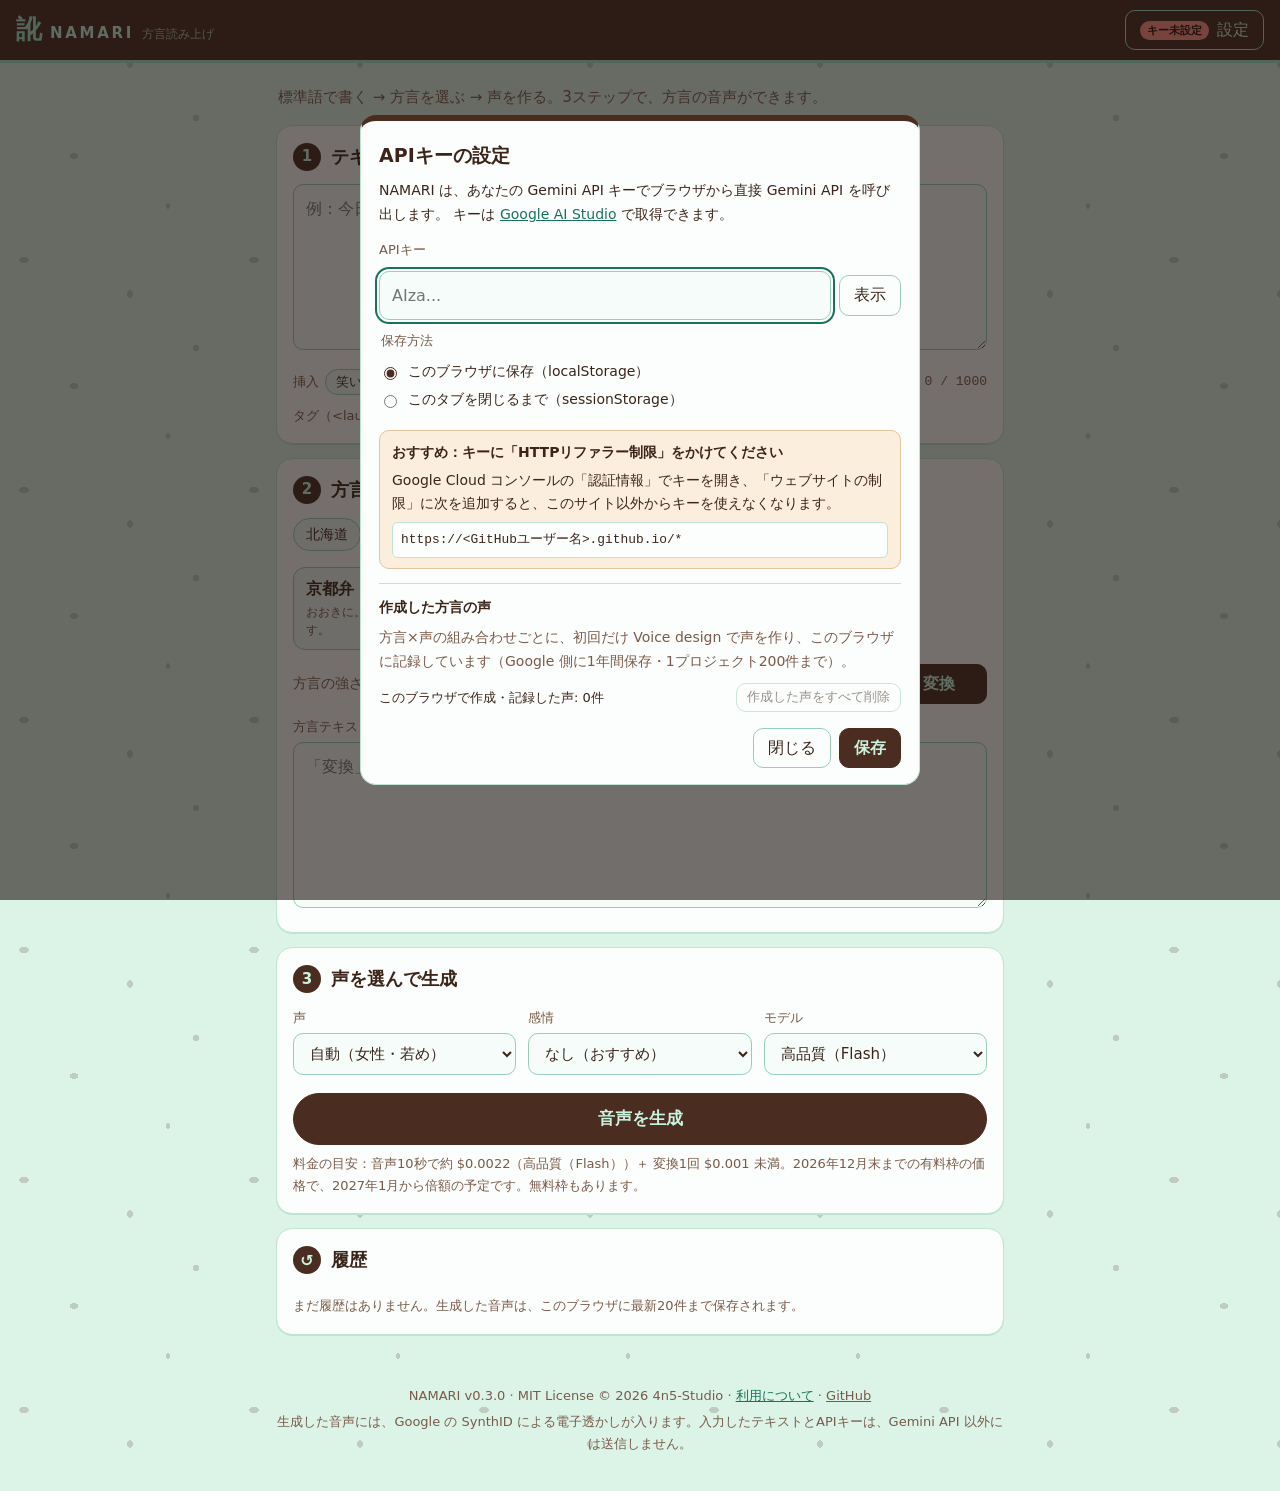
==== commit 81bdd153: "Phase 3: all dialects, history, waveform, chocolate-mint design - Dialects: 20 + standard across all" ====
--- a/index.html
+++ b/index.html
@@ -1,10 +1,10 @@
 <!doctype html>
-<!--! NAMARI v0.2.0 | MIT License | (c) 2026 4n5-Studio | https://github.com/4n5AI/NAMARI -->
+<!--! NAMARI v0.3.0 | MIT License | (c) 2026 4n5-Studio | https://github.com/4n5AI/NAMARI -->
 <html lang="ja">
 <head>
 <meta charset="utf-8">
 <meta name="viewport" content="width=device-width, initial-scale=1, viewport-fit=cover">
-<meta http-equiv="Content-Security-Policy" content="default-src 'none'; script-src 'sha256-hIK+37iGVqrMU6lgWSyOu7MlTo1IVrVVWEY4uHltTww='; style-src 'sha256-qx3gI77FTRDQ2Bhayz+xJJbaV6jyLq81yl23PSN2f+c='; connect-src https://generativelanguage.googleapis.com; img-src data:; media-src blob:; base-uri 'none'; form-action 'none'; object-src 'none'">
+<meta http-equiv="Content-Security-Policy" content="default-src 'none'; script-src 'sha256-oVrYTYPhdss2BIdPQHra05rXVCRemMMWjTpCpqes8to='; style-src 'sha256-3HkWWsBDTAVoWpF99PaS9NgV2n1GyB6p/jugfGFOgwM='; connect-src https://generativelanguage.googleapis.com; img-src data:; media-src blob:; base-uri 'none'; form-action 'none'; object-src 'none'">
 <title>NAMARI — 方言読み上げツール</title>
 <meta name="description" content="標準語で書いた文章を、大阪弁・博多弁・津軽弁など日本各地の方言で読み上げるブラウザ完結型ツール。Gemini API を使用。">
 <link rel="canonical" href="https://4n5ai.github.io/NAMARI/">
@@ -17,27 +17,38 @@
 <meta name="twitter:card" content="summary">
 <meta name="twitter:title" content="NAMARI — 方言読み上げツール">
 <meta name="twitter:description" content="標準語で書いた文章を、大阪弁・博多弁・津軽弁など日本各地の方言で読み上げるブラウザ完結型ツール。Gemini API を使用。">
-<meta name="theme-color" content="#f8f5ef" media="(prefers-color-scheme: light)">
-<meta name="theme-color" content="#14120f" media="(prefers-color-scheme: dark)">
-<link rel="icon" href="data:image/svg+xml,%3Csvg xmlns='http://www.w3.org/2000/svg' viewBox='0 0 64 64'%3E%3Crect width='64' height='64' rx='14' fill='#c23b17'/%3E%3Ctext x='32' y='46' font-size='40' text-anchor='middle' fill='#fff' font-family='serif'%3E%E8%A8%9B%3C/text%3E%3C/svg%3E">
+<meta name="theme-color" content="#4a2c20" media="(prefers-color-scheme: light)">
+<meta name="theme-color" content="#120c09" media="(prefers-color-scheme: dark)">
+<link rel="icon" href="data:image/svg+xml,%3Csvg xmlns='http://www.w3.org/2000/svg' viewBox='0 0 64 64'%3E%3Crect width='64' height='64' rx='14' fill='%239ee6c8'/%3E%3Ccircle cx='13' cy='14' r='3' fill='%234a2c20'/%3E%3Ccircle cx='52' cy='50' r='2.6' fill='%234a2c20'/%3E%3Ccircle cx='50' cy='13' r='2' fill='%234a2c20'/%3E%3Ctext x='32' y='45' font-size='36' font-weight='700' text-anchor='middle' fill='%234a2c20' font-family='serif'%3E%E8%A8%9B%3C/text%3E%3C/svg%3E">
 <style>
 /*! NAMARI | MIT License | (c) 2026 4n5-Studio */
+/* ---------- chocolate mint: mint ice cream + chocolate chips ----------
+   light = mint base, chocolate ink / buttons;  dark = chocolate base, mint ink / buttons */
 :root {
   color-scheme: light;
-  --bg: #f8f5ef;
-  --panel: #ffffff;
-  --raised: #f2ede4;
-  --line: #e2dbcf;
-  --line2: #cfc6b7;
-  --text: #1f1b16;
-  --muted: #6d655a;
-  --accent: #c23b17;
-  --accent-ink: #ffffff;
-  --accent-soft: rgba(194, 59, 23, 0.09);
-  --ok: #1d7a3e;
-  --ng: #b42318;
-  --warn-bg: #fff6e0;
-  --warn-line: #ecd29a;
+  --bg: #dcf4e8;
+  --panel: #fbfefc;
+  --raised: #eef9f4;
+  --field: #f5fcf9;
+  --line: #bfe4d2;
+  --line2: #97cfb6;
+  --text: #3b251b;
+  --muted: #7a5a4a;
+  --accent: #4a2c20;          /* chocolate */
+  --accent-ink: #c9f3df;      /* mint on chocolate */
+  --link: #17745a;
+  --sel: #c8efdc;
+  --ok: #17745a;
+  --ng: #b3261e;
+  --warn-bg: #fbeedd;
+  --warn-line: #e5c39c;
+  --header-bg: #4a2c20;
+  --header-ink: #c9f3df;
+  --header-line: #9ee6c8;
+  --chip: rgba(74, 44, 32, 0.2);
+  --wave: #a4d8c1;
+  --wave-played: #4a2c20;
+  --wave-head: #17745a;
   --ui: system-ui, -apple-system, "Hiragino Sans", "Hiragino Kaku Gothic ProN", "Yu Gothic UI", "Meiryo", sans-serif;
   --serif: "Hiragino Mincho ProN", "Yu Mincho", "Noto Serif JP", serif;
   --mono: ui-monospace, SFMono-Regular, Consolas, monospace;
@@ -46,56 +57,79 @@
 @media (prefers-color-scheme: dark) {
   :root {
     color-scheme: dark;
-    --bg: #14120f;
-    --panel: #1d1a16;
-    --raised: #27231e;
-    --line: #36302a;
-    --line2: #4a4239;
-    --text: #efe9e0;
-    --muted: #a69d90;
-    --accent: #ff8a5c;
-    --accent-ink: #1a0c05;
-    --accent-soft: rgba(255, 138, 92, 0.12);
-    --ok: #5fd08a;
-    --ng: #ff7b6e;
-    --warn-bg: #2a2213;
-    --warn-line: #5b4a22;
+    --bg: #1b120e;
+    --panel: #251913;
+    --raised: #2e1f18;
+    --field: #1f1510;
+    --line: #3e2b21;
+    --line2: #5a4132;
+    --text: #e3f7ee;
+    --muted: #a3c4b6;
+    --accent: #8fe3c4;        /* mint */
+    --accent-ink: #231610;    /* chocolate on mint */
+    --link: #8fe3c4;
+    --sel: rgba(143, 227, 196, 0.13);
+    --ok: #7fdcb5;
+    --ng: #ff8f84;
+    --warn-bg: #2f2216;
+    --warn-line: #5f4727;
+    --header-bg: #120c09;
+    --header-ink: #8fe3c4;
+    --header-line: #8fe3c4;
+    --chip: rgba(0, 0, 0, 0.28);
+    --wave: #5a4132;
+    --wave-played: #8fe3c4;
+    --wave-head: #e3f7ee;
   }
 }
 * { box-sizing: border-box; }
 [hidden] { display: none !important; }
 html { -webkit-text-size-adjust: 100%; }
-body { margin: 0; background: var(--bg); color: var(--text); font: 16px/1.7 var(--ui); -webkit-font-smoothing: antialiased; }
+body {
+  margin: 0; color: var(--text); font: 16px/1.7 var(--ui); -webkit-font-smoothing: antialiased;
+  background-color: var(--bg);
+  /* scattered chocolate chips */
+  background-image:
+    radial-gradient(5px 3.5px at 24px 30px, var(--chip) 96%, transparent),
+    radial-gradient(3px 4px at 130px 64px, var(--chip) 96%, transparent),
+    radial-gradient(4.5px 3px at 74px 156px, var(--chip) 96%, transparent),
+    radial-gradient(3.5px 3.5px at 196px 118px, var(--chip) 96%, transparent),
+    radial-gradient(2.5px 3px at 168px 206px, var(--chip) 96%, transparent);
+  background-size: 230px 230px;
+}
 button, input, select, textarea { font: inherit; color: inherit; }
-a { color: var(--accent); }
-:focus-visible { outline: 2px solid var(--accent); outline-offset: 2px; }
-@media (prefers-reduced-motion: reduce) { * { transition: none !important; animation: none !important; } }
-
-/* ---------- header ---------- */
-.bar { position: sticky; top: 0; z-index: 5; display: flex; align-items: center; justify-content: space-between; gap: 12px; padding: 10px 16px; background: color-mix(in srgb, var(--bg) 88%, transparent); backdrop-filter: blur(8px); border-bottom: 1px solid var(--line); }
+a { color: var(--link); }
+:focus-visible { outline: 2px solid var(--link); outline-offset: 2px; }
+@media (prefers-reduced-motion: reduce) { * { transition: none !important; animation: none !important; scroll-behavior: auto !important; } }
+
+/* ---------- header: a chocolate bar with a mint edge ---------- */
+.bar { position: sticky; top: 0; z-index: 5; display: flex; align-items: center; justify-content: space-between; gap: 12px; padding: 10px 16px; background: var(--header-bg); color: var(--header-ink); border-bottom: 3px solid var(--header-line); }
 .brand { display: flex; align-items: baseline; gap: 8px; min-width: 0; }
-.brand .mark { font: 700 26px/1 var(--serif); color: var(--accent); }
-.brand .word { font: 700 15px/1 var(--ui); letter-spacing: 0.18em; }
-.brand .tag { font-size: 12px; color: var(--muted); white-space: nowrap; }
-.settings-btn { display: inline-flex; align-items: center; gap: 8px; }
-.badge { font-size: 11px; line-height: 1; padding: 4px 7px; border-radius: 999px; background: var(--ng); color: #fff; }
-.badge.ok { background: var(--ok); color: #fff; }
-@media (prefers-color-scheme: dark) { .badge, .badge.ok { color: #10100e; } }
+.brand .mark { font: 700 26px/1 var(--serif); color: var(--header-line); }
+.brand .word { font: 700 15px/1 var(--ui); letter-spacing: 0.18em; color: var(--header-ink); }
+.brand .tag { font-size: 12px; color: var(--header-ink); opacity: 0.75; white-space: nowrap; }
+.bar .settings-btn { display: inline-flex; align-items: center; gap: 8px; color: var(--header-ink); border-color: var(--header-line); background: transparent; }
+.bar .settings-btn:hover { background: rgba(158, 230, 200, 0.12); border-color: var(--header-line); }
+.bar :focus-visible { outline-color: var(--header-line); }
+.badge { font-size: 11px; line-height: 1; padding: 4px 7px; border-radius: 999px; background: #ff8f84; color: #2a0f0b; font-weight: 700; }
+.badge.ok { background: var(--header-line); color: #231610; }
 
 /* ---------- layout ---------- */
 .main { max-width: 760px; margin: 0 auto; padding: 8px 16px 24px; }
 .lead { margin: 14px 2px 6px; color: var(--muted); font-size: 15px; }
-.step { background: var(--panel); border: 1px solid var(--line); border-radius: 14px; padding: 16px; margin: 14px 0; }
+.step { background: var(--panel); border: 1px solid var(--line); border-radius: 16px; padding: 16px; margin: 14px 0; box-shadow: 0 1px 0 var(--line); }
 .step h2 { display: flex; align-items: center; flex-wrap: wrap; gap: 4px 10px; margin: 0 0 12px; font-size: 18px; }
 .num { display: inline-grid; place-items: center; width: 28px; height: 28px; border-radius: 50%; background: var(--accent); color: var(--accent-ink); font-size: 15px; font-weight: 700; }
+.num-icon { font-size: 16px; }
 .sub { font-size: 13px; font-weight: 400; color: var(--muted); }
+.push { margin-left: auto; }
 .row { display: flex; flex-wrap: wrap; align-items: center; gap: 8px; margin: 10px 0; }
 .row.between { justify-content: space-between; }
 .grow { flex: 1 1 200px; min-width: 0; }
 .muted { color: var(--muted); }
 .small { font-size: 13px; }
 .hint { margin: 8px 0 0; font-size: 13px; color: var(--muted); }
-.note { margin: 10px 0 0; font-size: 14px; white-space: pre-wrap; min-height: 0; }
+.note { margin: 10px 0 0; font-size: 14px; white-space: pre-wrap; }
 .note:empty { display: none; }
 .note.ok { color: var(--ok); }
 .note.ng { color: var(--ng); }
@@ -103,51 +137,65 @@
 .note button { margin-left: 8px; }
 
 /* ---------- controls ---------- */
-textarea, input:not([type=radio]), select { width: 100%; min-width: 0; padding: 10px 12px; border: 1px solid var(--line2); border-radius: var(--r); background: var(--bg); }
+textarea, input:not([type=radio]), select { width: 100%; min-width: 0; padding: 10px 12px; border: 1px solid var(--line2); border-radius: var(--r); background: var(--field); }
 textarea { resize: vertical; line-height: 1.8; }
 select { cursor: pointer; }
 .field-label { display: block; margin: 12px 0 4px; font-size: 13px; color: var(--muted); }
 .field-label select { margin-top: 4px; color: var(--text); font-size: 15px; }
 .label { font-size: 14px; color: var(--muted); }
+input[type=radio] { accent-color: var(--accent); }
 button, .button { display: inline-flex; align-items: center; justify-content: center; gap: 6px; padding: 8px 14px; border: 1px solid var(--line2); border-radius: var(--r); background: var(--panel); cursor: pointer; text-decoration: none; color: var(--text); line-height: 1.4; }
-button:hover, .button:hover { border-color: var(--muted); }
+button:hover, .button:hover { border-color: var(--accent); }
 button:disabled { opacity: 0.5; cursor: not-allowed; }
 button.primary, .button.primary { background: var(--accent); border-color: var(--accent); color: var(--accent-ink); font-weight: 700; }
-button.primary:hover { filter: brightness(1.06); }
+button.primary:hover { filter: brightness(1.12); }
 button.ghost { background: transparent; }
 button.danger { color: var(--ng); border-color: var(--ng); background: transparent; }
 button.small { padding: 4px 10px; font-size: 13px; }
-button.big { width: 100%; padding: 13px 16px; font-size: 17px; margin-top: 14px; }
-button.link { padding: 0; border: 0; background: none; color: var(--accent); text-decoration: underline; font-size: inherit; }
+button.big { width: 100%; padding: 13px 16px; font-size: 17px; margin-top: 14px; border-radius: 999px; }
+button.link { padding: 0; border: 0; background: none; color: var(--link); text-decoration: underline; font-size: inherit; }
 .tags { display: flex; flex-wrap: wrap; align-items: center; gap: 6px; }
 .tag-buttons { display: flex; flex-wrap: wrap; gap: 6px; }
-.tag-buttons button { padding: 3px 10px; font-size: 13px; border-radius: 999px; }
+.tag-buttons button { padding: 3px 10px; font-size: 13px; border-radius: 999px; background: var(--raised); }
 .count { font: 13px var(--mono); color: var(--muted); }
 .count.over { color: var(--ng); }
 
 /* ---------- step 2: regions & dialects ---------- */
-.tabs { display: flex; gap: 6px; overflow-x: auto; padding-bottom: 4px; scrollbar-width: thin; }
-.tabs button { flex: none; padding: 6px 12px; border-radius: 999px; font-size: 14px; }
-.tabs button[aria-selected=true] { background: var(--text); border-color: var(--text); color: var(--bg); }
-.tabs button .dot { display: inline-block; width: 6px; height: 6px; border-radius: 50%; background: var(--accent); margin-left: 2px; }
+.tabs { position: relative; display: flex; gap: 6px; overflow-x: auto; padding-bottom: 4px; scrollbar-width: thin; }
+.tabs button { flex: none; padding: 6px 12px; border-radius: 999px; font-size: 14px; background: var(--raised); }
+.tabs button[aria-selected=true] { background: var(--accent); border-color: var(--accent); color: var(--accent-ink); font-weight: 700; }
+.tabs button .dot { display: inline-block; width: 6px; height: 6px; border-radius: 50%; background: var(--link); margin-left: 2px; }
+.tabs button[aria-selected=true] .dot { background: var(--accent-ink); }
 .cards { display: grid; grid-template-columns: repeat(auto-fill, minmax(150px, 1fr)); gap: 8px; margin: 12px 0 4px; }
-.card { display: flex; flex-direction: column; align-items: flex-start; gap: 2px; padding: 10px 12px; text-align: left; border-radius: 12px; background: var(--bg); }
+.card { display: flex; flex-direction: column; align-items: flex-start; gap: 2px; padding: 10px 12px; text-align: left; border-radius: 12px; background: var(--raised); }
 .card .name { font-weight: 700; font-size: 16px; display: flex; align-items: center; gap: 6px; }
 .card .sample { font-size: 12px; color: var(--muted); line-height: 1.5; }
 .card .beta { font-size: 11px; font-weight: 700; padding: 0 6px; border-radius: 999px; border: 1px solid var(--muted); color: var(--muted); }
-.card[aria-checked=true] { border-color: var(--accent); box-shadow: 0 0 0 1px var(--accent) inset; background: var(--accent-soft); }
+.card[aria-checked=true] { border-color: var(--accent); box-shadow: 0 0 0 1px var(--accent) inset; background: var(--sel); }
 .convert-row { margin-top: 14px; }
 .seg { display: inline-flex; border: 1px solid var(--line2); border-radius: var(--r); overflow: hidden; }
 .seg button { border: 0; border-radius: 0; padding: 7px 16px; background: transparent; }
 .seg button + button { border-left: 1px solid var(--line2); }
-.seg button[aria-checked=true] { background: var(--text); color: var(--bg); font-weight: 700; }
+.seg button[aria-checked=true] { background: var(--accent); color: var(--accent-ink); font-weight: 700; }
 #btnConvert { margin-left: auto; min-width: 96px; }
 
 /* ---------- step 3 ---------- */
 .grid3 { display: grid; grid-template-columns: repeat(3, minmax(0, 1fr)); gap: 0 12px; }
 .grid3 .field-label { margin-top: 0; }
-.result { margin-top: 14px; padding: 12px; border: 1px solid var(--line); border-radius: 12px; background: var(--bg); }
-.result audio { width: 100%; }
+.result { margin-top: 14px; padding: 12px; border: 1px solid var(--line); border-radius: 12px; background: var(--raised); }
+.result-title { display: block; font-weight: 700; font-size: 14px; margin-bottom: 6px; }
+.result audio { width: 100%; margin-top: 8px; }
+.wave { display: block; width: 100%; height: 76px; cursor: pointer; border-radius: 8px; touch-action: none; }
+
+/* ---------- history ---------- */
+.hist-list { list-style: none; padding: 0; margin: 4px 0 0; display: grid; gap: 8px; }
+.hist-item { display: flex; align-items: center; justify-content: space-between; gap: 10px; padding: 10px 12px; border: 1px solid var(--line); border-radius: 12px; background: var(--raised); }
+.hist-item.playing { border-color: var(--accent); box-shadow: 0 0 0 1px var(--accent) inset; background: var(--sel); }
+.hist-main { display: grid; min-width: 0; line-height: 1.5; }
+.hist-title { font-weight: 700; font-size: 14px; }
+.hist-meta { font-size: 12px; color: var(--muted); font-family: var(--mono); }
+.hist-text { font-size: 13px; overflow: hidden; text-overflow: ellipsis; white-space: nowrap; }
+.hist-actions { display: flex; gap: 6px; flex: none; }
 
 /* ---------- footer ---------- */
 .foot { max-width: 760px; margin: 0 auto; padding: 8px 16px 32px; font-size: 13px; color: var(--muted); text-align: center; }
@@ -155,8 +203,8 @@
 .foot a { color: inherit; }
 
 /* ---------- dialogs ---------- */
-.dlg { width: min(560px, calc(100vw - 24px)); max-height: calc(100dvh - 24px); padding: 0; border: 1px solid var(--line); border-radius: 16px; background: var(--panel); color: var(--text); }
-.dlg::backdrop { background: rgba(10, 8, 6, 0.55); }
+.dlg { width: min(560px, calc(100vw - 24px)); max-height: calc(100dvh - 24px); padding: 0; border: 1px solid var(--line); border-top: 6px solid var(--accent); border-radius: 16px; background: var(--panel); color: var(--text); }
+.dlg::backdrop { background: rgba(27, 18, 14, 0.6); }
 .dlg-body { padding: 18px 18px 16px; }
 .dlg h2 { margin: 0 0 8px; font-size: 19px; }
 .dlg h3 { margin: 16px 0 4px; font-size: 15px; }
@@ -181,6 +229,8 @@
   .grid3 .field-label { margin-top: 8px; }
   .cards { grid-template-columns: repeat(2, minmax(0, 1fr)); }
   #btnConvert { margin-left: 0; flex: 1 1 100%; }
+  .hist-item { flex-direction: column; align-items: stretch; }
+  .hist-actions button { flex: 1; }
 }
 
 </style>
@@ -241,6 +291,8 @@
       <button id="btnGenerate" type="button" class="primary big">音声を生成</button>
       <p id="genNote" class="note" aria-live="polite"></p>
       <div id="result" class="result" hidden>
+        <div class="result-head"><span id="resultTitle" class="result-title"></span></div>
+        <canvas id="wave" class="wave" role="slider" tabindex="0" aria-label="再生位置（クリック・左右キーで移動）" aria-valuemin="0"></canvas>
         <audio id="player" controls preload="auto"></audio>
         <div class="row between">
           <a id="btnDownload" class="button" download>WAVをダウンロード</a>
@@ -249,11 +301,20 @@
       </div>
       <p id="priceNote" class="hint"></p>
     </section>
+
+    <!-- ================= history ================= -->
+    <section class="step history" aria-labelledby="hH">
+      <h2 id="hH"><span class="num num-icon" aria-hidden="true">↺</span>履歴<span id="histCount" class="sub"></span>
+        <button id="btnHistClear" type="button" class="ghost small push">すべて削除</button></h2>
+      <p id="histNote" class="note" aria-live="polite"></p>
+      <ol id="histList" class="hist-list"></ol>
+      <p id="histEmpty" class="hint">まだ履歴はありません。生成した音声は、このブラウザに最新20件まで保存されます。</p>
+    </section>
   </main>
 
   <footer class="foot">
     <p>
-      <span>NAMARI v0.2.0</span> ·
+      <span>NAMARI v0.3.0</span> ·
       <span>MIT License © 2026 4n5-Studio</span> ·
       <button id="btnTerms" type="button" class="link" aria-haspopup="dialog">利用について</button> ·
       <a href="https://github.com/4n5AI/NAMARI" target="_blank" rel="noopener noreferrer">GitHub</a>
@@ -315,7 +376,7 @@
     <h3>生成した音声</h3>
     <p>生成した音声の扱いは、<a href="https://ai.google.dev/gemini-api/terms" target="_blank" rel="noopener noreferrer">Gemini API 利用規約</a>に従ってください。生成音声には Google の SynthID による電子透かしが入ります。</p>
     <h3>送信するデータ</h3>
-    <p>入力したテキストとAPIキーは、Gemini API（generativelanguage.googleapis.com）以外には送信しません。キーはこのブラウザにだけ保存され、「設定」からいつでも削除できます。方言の変換と読み上げのリクエストは、Google 側に保存しない設定（store: false）で送っています。</p>
+    <p>入力したテキストとAPIキーは、Gemini API（generativelanguage.googleapis.com）以外には送信しません。キーと履歴（生成した音声）はこのブラウザにだけ保存され、いつでも削除できます。方言の変換と読み上げのリクエストは、Google 側に保存しない設定（store: false）で送っています。</p>
     <h3>料金の目安（有料枠・2026年12月末まで）</h3>
     <table class="price">
       <thead><tr><th>処理</th><th>入力</th><th>出力</th></tr></thead>
@@ -439,7 +500,7 @@
 /*! NAMARI | MIT License | (c) 2026 4n5-Studio */
 /* ============================================================
    NAMARI — storage: API key (local / session), designed-voice cache,
-   preferences. Every access is wrapped: private windows and blocked
+   preferences, history (IndexedDB). Every access is wrapped: private windows and blocked
    site data must not break the page.
    ============================================================ */
 (() => {
@@ -482,6 +543,55 @@
 N.prefs = {
   get() { return readJson(PREFS_NAME, {}); },
   set(patch) { write('local', PREFS_NAME, JSON.stringify(Object.assign(this.get(), patch))); },
+};
+
+/* ---------------- history: IndexedDB, newest N.HISTORY_MAX entries ----------------
+   entry: {id, created, dialectId, dialectName, voiceLabel, emotionLabel, model, text, duration, cost, bytes (Uint8Array WAV)} */
+N.HISTORY_MAX = 20;
+const DB_NAME = 'namari', DB_VERSION = 1, STORE = 'history';
+let dbPromise = null;
+const openDb = () => dbPromise || (dbPromise = new Promise((resolve, reject) => {
+  let req;
+  try { req = window.indexedDB.open(DB_NAME, DB_VERSION); } catch (e) { reject(e); return; }
+  req.onupgradeneeded = () => {
+    const db = req.result;
+    if (!db.objectStoreNames.contains(STORE)) db.createObjectStore(STORE, { keyPath: 'id', autoIncrement: true });
+  };
+  req.onsuccess = () => resolve(req.result);
+  req.onerror = () => reject(req.error || new Error('IndexedDB open failed'));
+  req.onblocked = () => reject(new Error('IndexedDB blocked'));
+}).catch(err => { dbPromise = null; throw err; }));
+
+/* run fn(store) in one transaction; resolves with whatever fn stored in box.value once it commits */
+const run = (mode, fn) => openDb().then(db => new Promise((resolve, reject) => {
+  const t = db.transaction(STORE, mode);
+  const box = {};
+  fn(t.objectStore(STORE), box);
+  t.oncomplete = () => resolve(box.value);
+  t.onerror = () => reject(t.error);
+  t.onabort = () => reject(t.error || new Error('IndexedDB transaction aborted'));
+}));
+
+N.history = {
+  available: (() => { try { return !!window.indexedDB; } catch (e) { return false; } })(),
+  /* add, then drop the oldest beyond the limit — in the same transaction */
+  add(entry) {
+    return run('readwrite', (st, box) => {
+      st.add(entry).onsuccess = e => {
+        box.value = e.target.result;
+        st.getAllKeys().onsuccess = ev => {
+          const keys = ev.target.result;                 // ascending = oldest first
+          for (const k of keys.slice(0, Math.max(0, keys.length - N.HISTORY_MAX))) st.delete(k);
+        };
+      };
+    });
+  },
+  list() {
+    return run('readonly', (st, box) => { st.getAll().onsuccess = e => { box.value = e.target.result.sort((a, b) => b.id - a.id); }; });
+  },
+  get(id) { return run('readonly', (st, box) => { st.get(id).onsuccess = e => { box.value = e.target.result || null; }; }); },
+  del(id) { return run('readwrite', st => { st.delete(id); }); },
+  clear() { return run('readwrite', st => { st.clear(); }); },
 };
 })();
 
@@ -807,6 +917,14 @@
 N.REGIONS = ['北海道', '東北', '関東', '中部', '近畿', '中国', '四国', '九州', '沖縄'];
 
 N.DIALECTS = [
+  /* ---------- 北海道 ---------- */
+  {
+    id: 'hokkaido', name: '北海道弁', region: '北海道', defaultPreset: 'f-young',
+    sampleText: 'なまら寒いっしょ。手袋はいてったほうがいいべさ。',
+    convertHint: '語尾「〜べ」「〜べさ」「〜っしょ（〜でしょ）」「〜さ」「〜したっけ（〜したら）」、「なまら（とても）」「したっけ（じゃあね）」「なんもなんも（いえいえ）」「めんこい（かわいい）」「投げる（捨てる）」「手袋をはく（はめる）」「こわい（疲れた）」「わや（めちゃくちゃ）」「しばれる（冷え込む）」「〜さる（自然とそうなる：押ささる）」。イントネーションは標準語に近く、語尾と語彙で北海道らしさを出す。',
+    voiceDesignPrompt: 'born and raised in Sapporo, Hokkaido, speaking Japanese with a mild Hokkaido accent, close to standard Japanese but with relaxed, friendly Hokkaido intonation.',
+  },
+  /* ---------- 東北 ---------- */
   {
     id: 'tsugaru', name: '津軽弁', region: '東北', beta: true, defaultPreset: 'm-old',
     sampleText: 'わいは！ めやぐだの。',
@@ -814,11 +932,37 @@
     voiceDesignPrompt: 'born and raised in the Tsugaru region of Aomori, speaking Japanese with a strong rural Tsugaru (northern Tohoku) accent, soft voiced consonants and a slow, warm rhythm.',
   },
   {
+    id: 'akita', name: '秋田弁', region: '東北', beta: true, defaultPreset: 'm-old',
+    sampleText: 'んだんだ。まんず、けっけ。',
+    convertHint: '語尾「〜だべ」「〜だがら（〜だから）」「〜ねが（〜しないか）」「〜すべ（〜しよう）」「〜だっす（丁寧）」、「んだ（そうだ）」「まんず（まず・とにかく）」「け（食べて・来て）」「めんこい（かわいい）」「おめ（あなた）」「おら（私）」「しゃっこい（冷たい）」「ねまる（座る）」「あべ（行こう）」「ぼっこれる（壊れる）」。語中のカ行・タ行が濁りやすい（あかい→あがい、はたけ→はだげ）。強くしても、文字で読んで意味が追える程度にとどめる。',
+    voiceDesignPrompt: 'born and raised in rural Akita, speaking Japanese with a strong Akita (northern Tohoku) accent, nasal, voiced consonants and a soft, unhurried rhythm.',
+  },
+  {
+    id: 'sendai', name: '仙台弁', region: '東北', beta: true, defaultPreset: 'm-young',
+    sampleText: 'いぎなりうめぇっちゃ。行くべっちゃ。',
+    convertHint: '語尾「〜っちゃ（〜だよ）」「〜だっちゃ」「〜べ」「〜すっぺ（〜しよう）」「〜がら（〜から）」「〜だべした」、「いぎなり（とても）」「いずい（しっくりこない）」「おだづ（ふざける）」「ごしゃぐ（怒る）」「めんこい（かわいい）」「かだる（仲間に入る）」「ねっぱす（くっつける）」。語中のカ行・タ行が少し濁る。',
+    voiceDesignPrompt: 'born and raised in Sendai, Miyagi, speaking Japanese with a natural Sendai (southern Tohoku) accent, slightly voiced consonants and a flat, gentle intonation.',
+  },
+  /* ---------- 関東 ---------- */
+  {
+    id: 'ibaraki', name: '茨城弁', region: '関東', beta: true, defaultPreset: 'm-old',
+    sampleText: 'そうだっぺ？ ごじゃっぺ言うでねぇよ。',
+    convertHint: '語尾「〜だっぺ」「〜だっぺよ」「〜べ」「〜け？（〜かい？）」「〜さ（〜へ）」「〜でねぇ（〜ではない）」、「ごじゃっぺ（いいかげん）」「いじやける（腹が立つ）」「でれすけ（だらしない人）」「こわい（疲れた）」「ぶっこく（投げる）」「おっぺす（押す）」。抑揚が少なく平らに話す。',
+    voiceDesignPrompt: 'born and raised in rural Ibaraki, speaking Japanese with a flat, accentless Ibaraki (northern Kanto) intonation and a blunt but good-natured tone.',
+  },
+  {
+    id: 'edokko', name: '江戸っ子（べらんめえ）', region: '関東', defaultPreset: 'm-old',
+    sampleText: 'てやんでえ、べらぼうめ！ ちゃっちゃとしやがれ。',
+    convertHint: '東京下町の威勢のいい話し言葉。「ない→ねえ」「たいへん→てえへん」「うまい→うめえ」のように「あい・おい」を「えー」にする、「ひ」を「し」にする（ひとつ→しとつ、ひがし→しがし）。「てやんでえ」「べらぼうめ」「〜しやがれ」「おいら」「あたぼうよ（当たり前だ）」「こちとら」「おめえさん」「ちげえねえ（違いない）」「〜ってんだ」「粋」。早口で歯切れよく。',
+    voiceDesignPrompt: 'born and raised in shitamachi, old downtown Tokyo, speaking Japanese in brisk, rough Edokko (Beranmee) style, with rapid delivery and punchy, spirited intonation.',
+  },
+  {
     id: 'standard', name: '標準語', region: '関東', standard: true, defaultPreset: 'f-young',
     sampleText: 'ありがとうございます。とても助かりました。',
     convertHint: '',
     voiceDesignPrompt: 'speaking clear, standard Tokyo Japanese with a neutral accent and natural, friendly intonation.',
   },
+  /* ---------- 中部 ---------- */
   {
     id: 'nagoya', name: '名古屋弁', region: '中部', defaultPreset: 'm-young',
     sampleText: 'でらうまいがや。はよ食べやあ。',
@@ -826,25 +970,89 @@
     voiceDesignPrompt: 'born and raised in Nagoya, speaking Japanese with a distinctive Nagoya (Owari) accent, drawn-out vowels and a cheerful, down-to-earth tone.',
   },
   {
+    id: 'kanazawa', name: '金沢弁', region: '中部', beta: true, defaultPreset: 'f-old',
+    sampleText: 'あんやと。ゆっくりしていきまっし。',
+    convertHint: '語尾「〜まっし（〜しなさい：食べまっし）」「〜やじ（〜だよ）」「〜げん（〜のだ）」「〜がや」「〜ねんて」「〜しとる」、「あんやと（ありがとう）」「きのどくな（恐縮です・ありがとう）」「だらぶち（ばか）」「ちゃべちゃべ（おしゃべり）」「かたがる（傾く）」。語尾をゆったりのばし、うねるように話す。',
+    voiceDesignPrompt: 'born and raised in Kanazawa, Ishikawa, speaking Japanese with a soft Kanazawa (Hokuriku) accent, gently undulating intonation and elegant, drawn-out sentence endings.',
+  },
+  /* ---------- 近畿 ---------- */
+  {
+    id: 'kyoto', name: '京都弁', region: '近畿', defaultPreset: 'f-young',
+    sampleText: 'おおきに。またおこしやす。',
+    convertHint: '語尾「〜どす」「〜え」「〜はる（敬語）」「〜しとくれやす」「〜へん（否定）」「〜やろか」「〜よし（〜しなさい：食べよし）」、「おおきに」「おこしやす」「かんにん（ごめん）」「はんなり」「いけず（意地悪）」「ほかす（捨てる）」。大阪弁よりやわらかく上品で、ゆったり話す。',
+    voiceDesignPrompt: 'born and raised in Kyoto, speaking Japanese with a soft, elegant Kyoto accent, gentle and graceful intonation at a slow, refined pace.',
+  },
+  {
     id: 'osaka', name: '大阪弁', region: '近畿', defaultPreset: 'f-young',
     sampleText: 'ほんまおおきに。めっちゃ助かったわ。',
     convertHint: '語尾「〜や」「〜やん」「〜やで」「〜やねん」「〜へん（否定）」「〜はる（軽い敬語）」「〜してもうた」、「めっちゃ」「ほんま」「あかん」「せや」「おおきに」「なんぼ」「しんどい」「かまへん」。テンポよく、ツッコミやノリのある話し言葉。',
     voiceDesignPrompt: 'born and raised in Osaka, speaking Japanese with a natural, lively Osaka (Kansai) accent and a friendly, humorous rhythm.',
   },
   {
+    id: 'kobe', name: '神戸弁', region: '近畿', defaultPreset: 'f-young',
+    sampleText: '何しとう？ 今日めっちゃええ天気やん。',
+    convertHint: '語尾「〜とう（〜している：何しとう？）」「〜とった」「〜よう（〜している：雨降りよう）」「〜やん」「〜へん」「〜しい（〜しなさい）」、「めっちゃ」「ほんま」「べっちょない（大丈夫）」「だぼ（ばか）」。大阪弁より少しやわらかく、「〜とう」「〜よう」で神戸らしさを出す。',
+    voiceDesignPrompt: 'born and raised in Kobe, Hyogo, speaking Japanese with a light, urban Kobe (Kansai) accent, casual and breezy, a little softer than Osaka speech.',
+  },
+  /* ---------- 中国 ---------- */
+  {
+    id: 'hiroshima', name: '広島弁', region: '中国', defaultPreset: 'm-young',
+    sampleText: 'ぶちうまいけぇ、食べてみんさい。',
+    convertHint: '語尾「〜じゃけぇ（〜だから）」「〜じゃ」「〜けぇ」「〜しんさい（〜しなさい）」「〜しょーる（〜している最中）」「〜しとる（〜してある）」「〜のう」「〜ん？（〜の？）」、「ぶち（とても）」「たいぎい（面倒）」「はぶてる（すねる）」「いなげな（変な）」「みやすい（簡単）」「たう（届く）」。',
+    voiceDesignPrompt: 'born and raised in Hiroshima, speaking Japanese with a hearty Hiroshima (Chugoku) accent, strong and straightforward, with a warm, rough-edged tone.',
+  },
+  {
+    id: 'okayama', name: '岡山弁', region: '中国', defaultPreset: 'f-old',
+    sampleText: 'でーれーうめえが。はよ来られぇ。',
+    convertHint: '語尾「〜じゃ」「〜が（〜だよ）」「〜けぇ（〜だから）」「〜られぇ（〜しなさい：来られぇ）」「〜んじゃ」「〜しょーる（〜している）」、「でーれー／ぼっけー（とても）」「もんげー（すごい）」「おえん（だめだ）」「きょーてー（怖い）」。「すごい→すげー」「うまい→うめえ」のように母音をのばす。',
+    voiceDesignPrompt: 'born and raised in Okayama, speaking Japanese with a broad Okayama (Chugoku) accent, drawn-out vowels and an easygoing, friendly tone.',
+  },
+  /* ---------- 四国 ---------- */
+  {
+    id: 'tosa', name: '土佐弁', region: '四国', defaultPreset: 'm-young',
+    sampleText: 'まっこと、えいがやき。',
+    convertHint: '語尾「〜ぜよ」「〜がや（〜なのだ）」「〜やき／〜きに（〜だから）」「〜ゆう（〜している：言いゆう）」「〜ちゅう（〜してある：しちゅう）」「〜ろう（〜だろう）」「〜いかん」、「まっこと（本当に）」「こじゃんと（とても・たくさん）」「えい（よい）」「たまるか（驚き）」「のうが悪い（具合が悪い）」。力強く豪快に。',
+    voiceDesignPrompt: 'born and raised in Kochi (Tosa), speaking Japanese with a bold Tosa (Shikoku) accent, confident and hearty, with a big, open-hearted delivery.',
+  },
+  {
+    id: 'iyo', name: '伊予弁', region: '四国', beta: true, defaultPreset: 'f-old',
+    sampleText: 'ほうじゃけん、がんばろや。',
+    convertHint: '語尾「〜けん（〜だから）」「〜ぞな」「〜もし（ていねい：〜ですよ）」「〜なもし」「〜とる」「〜んよ」「〜ろや（〜しよう）」「〜しよる（〜している）」、「ほうじゃ（そうだ）」「ほやけん（だから）」「いなげな（変な）」「〜しとうみ（〜してごらん）」。のんびり、やわらかく話す。',
+    voiceDesignPrompt: 'born and raised in Matsuyama, Ehime, speaking Japanese with a mellow Iyo (Ehime) accent, slow and gentle, with a laid-back, kindly tone.',
+  },
+  /* ---------- 九州 ---------- */
+  {
     id: 'hakata', name: '博多弁', region: '九州', defaultPreset: 'f-young',
     sampleText: 'なんしよーと？ 今日はばり寒かね。',
     convertHint: '語尾「〜と？（〜の？）」「〜ちゃん」「〜けん（〜だから）」「〜ばい」「〜たい」「〜やけん」「〜しとー（〜している）」「〜ちゃ」、「ばり（とても）」「よか（よい）」「なんしよーと（何してるの）」「好いとーよ」「〜してみらん？（〜してみない？）」。形容詞は「寒か」「よか」のように「〜か」になることがある。',
     voiceDesignPrompt: 'born and raised in Hakata, Fukuoka, speaking Japanese with a warm Hakata (northern Kyushu) accent and soft, affectionate intonation.',
   },
   {
+    id: 'nagasaki', name: '長崎弁', region: '九州', beta: true, defaultPreset: 'f-young',
+    sampleText: 'よかよか。ばってん、雨の降りよるけん気をつけんばよ。',
+    convertHint: '語尾「〜ばい」「〜さ」「〜けん（〜だから）」「〜と？（〜の？）」「〜んば（〜しなければ：せんば）」「〜よる（〜している）」「〜ごたる（〜のようだ）」、「ばってん（でも）」「よか（よい）」「ばさらか（とても）」「こがん（こんな）」「あがん（あんな）」「さるく（ぶらぶら歩く）」「うっちゃる（捨てる）」。主語に「の」を使う（雨の降りよる）。',
+    voiceDesignPrompt: 'born and raised in Nagasaki, speaking Japanese with a warm Nagasaki (western Kyushu) accent, a rolling rhythm and relaxed, harbor-town friendliness.',
+  },
+  {
+    id: 'kumamoto', name: '熊本弁', region: '九州', defaultPreset: 'm-young',
+    sampleText: 'むしゃんよか！ はよ食べなっせ。',
+    convertHint: '語尾「〜ばい」「〜たい」「〜けん（〜だから）」「〜と？（〜の？）」「〜なっせ（〜しなさい：食べなっせ）」「〜ごたる（〜のようだ）」「〜しよる（〜している）」、「ばってん（でも）」「むしゃんよか（かっこいい）」「あとぜき（開けたら閉める）」「がまだす（がんばる）」「好いとっと」。形容詞は「寒か」「よか」のように「〜か」になる。',
+    voiceDesignPrompt: 'born and raised in Kumamoto, speaking Japanese with a strong Kumamoto (central Kyushu) accent, hearty and direct, with a steady, grounded tone.',
+  },
+  {
+    id: 'kagoshima', name: '鹿児島弁', region: '九州', beta: true, defaultPreset: 'm-old',
+    sampleText: 'おやっとさぁ。まこて、よか天気じゃっど。',
+    convertHint: '語尾「〜じゃっど（〜だよ）」「〜ごわす（〜です：古風）」「〜が（〜のだ）」「〜け？（〜か？）」「〜しやんせ（〜してください）」「〜しちょっ（〜している）」、「おやっとさぁ（お疲れさま）」「まこて（本当に）」「わっぜ（とても）」「てげてげ（ほどほど）」「だれやめ（晩酌）」「げんねか（恥ずかしい）」。語末の音がつまる（行く→いっ）。本格的な鹿児島弁は聞き取りにくいので、意味が追える程度にとどめる。',
+    voiceDesignPrompt: 'born and raised in Kagoshima, speaking Japanese with a strong Kagoshima (Satsuma, southern Kyushu) accent, clipped word endings and a proud, sturdy tone.',
+  },
+  /* ---------- 沖縄 ---------- */
+  {
     id: 'okinawa', name: 'ウチナーヤマトグチ', region: '沖縄', beta: true, defaultPreset: 'f-old',
     sampleText: 'なんくるないさ〜。ゆっくりしていってね〜。',
     convertHint: '沖縄の人が話す日本語（ウチナーヤマトグチ）。本格的な琉球語（ウチナーグチ）にはしない。語尾「〜さ」「〜さぁ」「〜ね〜」「〜よ〜」「〜はず（〜だろう）」「〜してからに」、「なんくるないさ（なんとかなる）」「でーじ（とても）」「ちばりよー（がんばれ）」「めんそーれ（いらっしゃい）」「あきさみよー（驚き・あきれ）」「〜ですよね〜」。語尾がのびやかで、やわらかい。',
     voiceDesignPrompt: 'born and raised in Okinawa, speaking Japanese with a gentle Okinawan accent (Uchinaa-Yamatoguchi), a relaxed island rhythm and warm, easygoing intonation.',
   },
-];
-N.dialect = id => N.DIALECTS.find(d => d.id === id) || null;
+];N.dialect = id => N.DIALECTS.find(d => d.id === id) || null;
 
 /* voice presets (option A: a designed voice per dialect x preset, created on first use) */
 N.VOICE_PRESETS = [
@@ -880,7 +1088,126 @@
 
 /*! NAMARI | MIT License | (c) 2026 4n5-Studio */
 /* ============================================================
-   NAMARI — UI: 1) text  2) dialect + conversion  3) voice + TTS
+   NAMARI — waveform: peaks from 16-bit WAV, Canvas 2D bars,
+   progress / playhead synced to an <audio>, click / keys to seek
+   ============================================================ */
+(() => {
+'use strict';
+
+/* 16-bit PCM WAV -> {peaks: Float32Array [min,max,...] per bucket, duration} */
+N.wavPeaks = (bytes, buckets = 1000) => {
+  const info = N.parseWav(bytes);
+  if (!info || info.format !== 1 || info.bits !== 16 || !info.dataLength) return null;
+  const dv = new DataView(bytes.buffer, bytes.byteOffset + info.dataOffset, info.dataLength);
+  const stride = 2 * info.channels;
+  const frames = Math.floor(info.dataLength / stride);
+  const n = Math.max(1, Math.min(buckets, frames));
+  const peaks = new Float32Array(n * 2);
+  for (let b = 0; b < n; b++) {
+    const s = Math.floor((b * frames) / n), e = Math.max(s + 1, Math.floor(((b + 1) * frames) / n));
+    let mn = 0, mx = 0;
+    for (let i = s; i < e; i++) {
+      const v = dv.getInt16(i * stride, true) / 32768;
+      if (v < mn) mn = v;
+      if (v > mx) mx = v;
+    }
+    peaks[b * 2] = mn;
+    peaks[b * 2 + 1] = mx;
+  }
+  return { peaks, duration: info.duration };
+};
+
+const BAR = 3, GAP = 2;                              // CSS px
+
+N.Waveform = class {
+  constructor(canvas, audio) {
+    this.c = canvas;
+    this.a = audio;
+    this.data = null;
+    this.raf = 0;
+    const redraw = () => this.draw();
+    const loop = () => { this.draw(); this.raf = this.a.paused ? 0 : requestAnimationFrame(loop); };
+    audio.addEventListener('play', () => { cancelAnimationFrame(this.raf); this.raf = requestAnimationFrame(loop); });
+    for (const ev of ['pause', 'ended', 'seeked', 'timeupdate', 'loadedmetadata']) audio.addEventListener(ev, redraw);
+    canvas.addEventListener('pointerdown', e => {
+      const d = this.duration();
+      if (!d) return;
+      const r = canvas.getBoundingClientRect();
+      this.seek(((e.clientX - r.left) / r.width) * d);
+    });
+    canvas.addEventListener('keydown', e => {
+      const d = this.duration();
+      if (!d) return;
+      const t = this.a.currentTime;
+      const to = { ArrowLeft: t - 1, ArrowRight: t + 1, Home: 0, End: d }[e.key];
+      if (to === undefined) return;
+      e.preventDefault();
+      this.seek(to);
+    });
+    if (window.ResizeObserver) new ResizeObserver(redraw).observe(canvas);
+    if (window.matchMedia) {
+      const mq = window.matchMedia('(prefers-color-scheme: dark)');
+      if (mq.addEventListener) mq.addEventListener('change', redraw);
+    }
+  }
+  duration() { return (isFinite(this.a.duration) && this.a.duration) || (this.data && this.data.duration) || 0; }
+  seek(t) {
+    const d = this.duration();
+    this.a.currentTime = Math.max(0, Math.min(d, t));
+    this.draw();
+  }
+  set(bytes) { this.data = N.wavPeaks(bytes); this.draw(); }
+  clear() { this.data = null; this.draw(); }
+  draw() {
+    const c = this.c, w = c.clientWidth, h = c.clientHeight;
+    if (!w || !h) return;
+    const dpr = window.devicePixelRatio || 1;
+    if (c.width !== Math.round(w * dpr) || c.height !== Math.round(h * dpr)) { c.width = Math.round(w * dpr); c.height = Math.round(h * dpr); }
+    const g = c.getContext('2d');
+    g.setTransform(dpr, 0, 0, dpr, 0, 0);
+    g.clearRect(0, 0, w, h);
+    const css = getComputedStyle(c);
+    const col = name => css.getPropertyValue(name).trim() || '#888';
+    const d = this.duration();
+    const progress = d ? Math.min(1, this.a.currentTime / d) : 0;
+    c.setAttribute('aria-valuemax', d.toFixed(1));
+    c.setAttribute('aria-valuenow', (progress * d).toFixed(1));
+    c.setAttribute('aria-valuetext', `${N.fmtSec(progress * d)} / ${N.fmtSec(d)}`);
+
+    const mid = h / 2;
+    if (!this.data) {
+      g.fillStyle = col('--wave');
+      g.fillRect(0, mid - 0.5, w, 1);
+      return;
+    }
+    const { peaks } = this.data, buckets = peaks.length / 2;
+    let top = 0;
+    for (let i = 0; i < peaks.length; i++) top = Math.max(top, Math.abs(peaks[i]));
+    const gain = top > 0 ? Math.min(1 / top, 8) : 1;          // quiet takes still read as a shape
+    const bars = Math.max(1, Math.floor((w + GAP) / (BAR + GAP)));
+    const played = col('--wave-played'), rest = col('--wave');
+    for (let i = 0; i < bars; i++) {
+      const s = Math.floor((i * buckets) / bars), e = Math.max(s + 1, Math.floor(((i + 1) * buckets) / bars));
+      let amp = 0;
+      for (let b = s; b < e; b++) amp = Math.max(amp, -peaks[b * 2], peaks[b * 2 + 1]);
+      const bh = Math.max(2, amp * gain * (h - 6));
+      g.fillStyle = (i + 0.5) / bars <= progress ? played : rest;
+      const x = i * (BAR + GAP);
+      if (g.roundRect) { g.beginPath(); g.roundRect(x, mid - bh / 2, BAR, bh, 1.5); g.fill(); }
+      else g.fillRect(x, mid - bh / 2, BAR, bh);
+    }
+    if (progress > 0 && progress < 1) {
+      g.fillStyle = col('--wave-head');
+      g.fillRect(Math.round(progress * w) - 1, 0, 2, h);
+    }
+  }
+};
+})();
+
+/*! NAMARI | MIT License | (c) 2026 4n5-Studio */
+/* ============================================================
+   NAMARI — UI: 1) text  2) dialect + conversion  3) voice + TTS,
+   player + waveform, history
    User input and API output are only ever written with textContent.
    ============================================================ */
 (() => {
@@ -909,6 +1236,7 @@
   memKey: '',             // fallback when the browser refuses storage
   busy: false,
   audioUrl: null,
+  currentId: null,       // history id shown in the player
   lastArea: 'srcText',    // tag buttons insert into the textarea used last
 };
 S.region = N.dialect(S.dialect).region;
@@ -982,6 +1310,8 @@
     b.addEventListener('click', () => { S.region = r; renderRegions(); renderCards(); });
     box.append(b);
   }
+  const sel = box.querySelector('[aria-selected=true]');           // keep the open tab visible on narrow screens
+  if (sel) box.scrollLeft = Math.max(0, sel.offsetLeft - (box.clientWidth - sel.offsetWidth) / 2);
 }
 function renderCards() {
   const box = $('dialectCards');
@@ -1113,26 +1443,110 @@
     key, dialect: d, preset, model, text, style: emo.style,
     onRetry: onRetry('genNote'), onStage: st => note('genNote', STAGE[st](d, preset)),
   });
-  showResult(r, { d, preset, model, conv });
-}
-function showResult(r, { d, preset, model, conv }) {
-  if (S.audioUrl) URL.revokeObjectURL(S.audioUrl);
-  S.audioUrl = URL.createObjectURL(new Blob([r.bytes], { type: 'audio/wav' }));
   const dur = (r.info && r.info.duration) || 0;
-  const cost = usd(model, r.usage, Math.round(dur * N.AUDIO_TOKENS_PER_SEC)) + (conv ? usd(N.TEXT_MODEL, conv.usage) : 0);
-  $('player').src = S.audioUrl;
-  $('btnDownload').href = S.audioUrl;
-  $('btnDownload').download = `namari-${d.id}-${N.stamp()}.wav`;
-  $('resultMeta').textContent = `${d.name} · ${N.fmtSec(dur)} · ${N.fmtBytes(r.bytes.length)}` + (cost ? ` · 約 $${cost.toFixed(4)}` : '');
-  $('result').hidden = false;
+  const item = {
+    created: Date.now(), dialectId: d.id, dialectName: d.name,
+    voiceLabel: r.designed ? preset.label : `既定の声 ${r.voice}`, emotionLabel: emo.id === 'none' ? '' : emo.label,
+    model, text, duration: dur, bytes: r.bytes,
+    cost: usd(model, r.usage, Math.round(dur * N.AUDIO_TOKENS_PER_SEC)) + (conv ? usd(N.TEXT_MODEL, conv.usage) : 0),
+  };
+  showAudio(item);
   if (!r.designed) {
     const why = r.voiceError && r.voiceError.message ? `\n（理由: ${r.voiceError.message}）` : '';
     note('genNote', `${d.name}の声を用意できなかったため、既定の声（${r.voice}）で読み上げました。なまりが弱くなることがあります。${why}`, 'warn');
   } else {
     note('genNote', r.voiceCreated ? `できました。${d.name}の声（${preset.label}）を新しく作りました。次回からはすぐに使えます。` : 'できました。', 'ok');
   }
-  $('player').play().catch(() => { /* autoplay may be blocked: the controls are there */ });
-}
+  saveHistory(item);
+}
+
+/* ---------------- result: player + waveform + download ---------------- */
+const wave = new N.Waveform($('wave'), $('player'));
+const fileName = item => `namari-${item.dialectId}-${N.stamp(new Date(item.created))}.wav`;
+const itemTitle = item => [item.dialectName, item.voiceLabel, item.emotionLabel].filter(Boolean).join(' · ');
+function showAudio(item, { autoplay = true } = {}) {
+  if (S.audioUrl) URL.revokeObjectURL(S.audioUrl);
+  S.audioUrl = URL.createObjectURL(new Blob([item.bytes], { type: 'audio/wav' }));
+  S.currentId = item.id || null;
+  $('player').src = S.audioUrl;
+  $('btnDownload').href = S.audioUrl;
+  $('btnDownload').download = fileName(item);
+  $('resultTitle').textContent = itemTitle(item);
+  $('resultMeta').textContent = [N.fmtSec(item.duration || 0), N.fmtBytes(item.bytes.length), item.cost ? `約 $${item.cost.toFixed(4)}` : ''].filter(Boolean).join(' · ');
+  $('result').hidden = false;
+  wave.set(item.bytes);
+  markPlaying();
+  if (autoplay) $('player').play().catch(() => { /* autoplay may be blocked: the controls are there */ });
+}
+
+/* ---------------- history (IndexedDB) ---------------- */
+function fmtWhen(ts) {
+  const d = new Date(ts), p = n => String(n).padStart(2, '0');
+  return `${d.getMonth() + 1}/${d.getDate()} ${p(d.getHours())}:${p(d.getMinutes())}`;
+}
+function markPlaying() {
+  for (const li of $('histList').children) li.classList.toggle('playing', S.currentId != null && li.dataset.id === String(S.currentId));
+}
+async function saveHistory(item) {
+  if (!N.history.available) return;
+  try {
+    item.id = await N.history.add(item);
+    S.currentId = item.id;
+    await renderHistory();
+  } catch (err) {
+    note('histNote', '履歴に保存できませんでした（ブラウザの保存容量やプライベートモードの制限の可能性があります）。', 'warn');
+  }
+}
+function downloadItem(item) {
+  const url = URL.createObjectURL(new Blob([item.bytes], { type: 'audio/wav' }));
+  const a = el('a', { href: url, download: fileName(item) });
+  document.body.append(a);
+  a.click();
+  a.remove();
+  setTimeout(() => URL.revokeObjectURL(url), 10000);
+}
+async function renderHistory() {
+  const list = $('histList');
+  if (!N.history.available) {
+    list.textContent = '';
+    $('histEmpty').textContent = 'このブラウザでは履歴を保存できません。';
+    $('btnHistClear').hidden = true;
+    return;
+  }
+  let items = [];
+  try { items = await N.history.list(); } catch (err) {
+    $('histEmpty').textContent = '履歴を読み込めませんでした（プライベートモードなどでは保存できません）。';
+  }
+  list.textContent = '';
+  for (const item of items) {
+    const li = el('li', { class: 'hist-item', 'data-id': String(item.id) });
+    const main = el('div', { class: 'hist-main' },
+      el('span', { class: 'hist-title' }, itemTitle(item)),
+      el('span', { class: 'hist-meta' }, `${fmtWhen(item.created)} · ${N.fmtSec(item.duration || 0)}`),
+      el('span', { class: 'hist-text' }, item.text || ''));
+    const acts = el('div', { class: 'hist-actions' });
+    const btn = (label, cls, fn, aria) => { const b = el('button', { type: 'button', class: cls, 'aria-label': `${aria}：${itemTitle(item)} ${fmtWhen(item.created)}` }, label); b.addEventListener('click', fn); acts.append(b); };
+    btn('再生', 'small', () => { showAudio(item); $('result').scrollIntoView({ behavior: 'smooth', block: 'nearest' }); }, '再生');
+    btn('保存', 'small ghost', () => downloadItem(item), 'WAVを保存');
+    btn('削除', 'small ghost', async () => {
+      try { await N.history.del(item.id); } catch (err) { note('histNote', '削除できませんでした。', 'ng'); }
+      if (S.currentId === item.id) S.currentId = null;
+      renderHistory();
+    }, '削除');
+    li.append(main, acts);
+    list.append(li);
+  }
+  $('histCount').textContent = items.length ? `${items.length} / ${N.HISTORY_MAX}件` : '';
+  $('histEmpty').hidden = items.length > 0;
+  $('btnHistClear').hidden = !items.length;
+  markPlaying();
+}
+$('btnHistClear').addEventListener('click', async () => {
+  if (!confirm('履歴をすべて削除します。よろしいですか？（Google 側の声は削除されません）')) return;
+  try { await N.history.clear(); note('histNote', '履歴をすべて削除しました。', 'ok'); } catch (err) { note('histNote', '削除できませんでした。', 'ng'); }
+  S.currentId = null;
+  renderHistory();
+});
 $('btnGenerate').addEventListener('click', async () => {
   if (S.busy) return;
   setBusy(true, '生成中…');
@@ -1235,6 +1649,7 @@
 updatePriceNote();
 updateCount();
 updateBadge();
+renderHistory();
 if (!getKey()) openSettings();
 })();
 
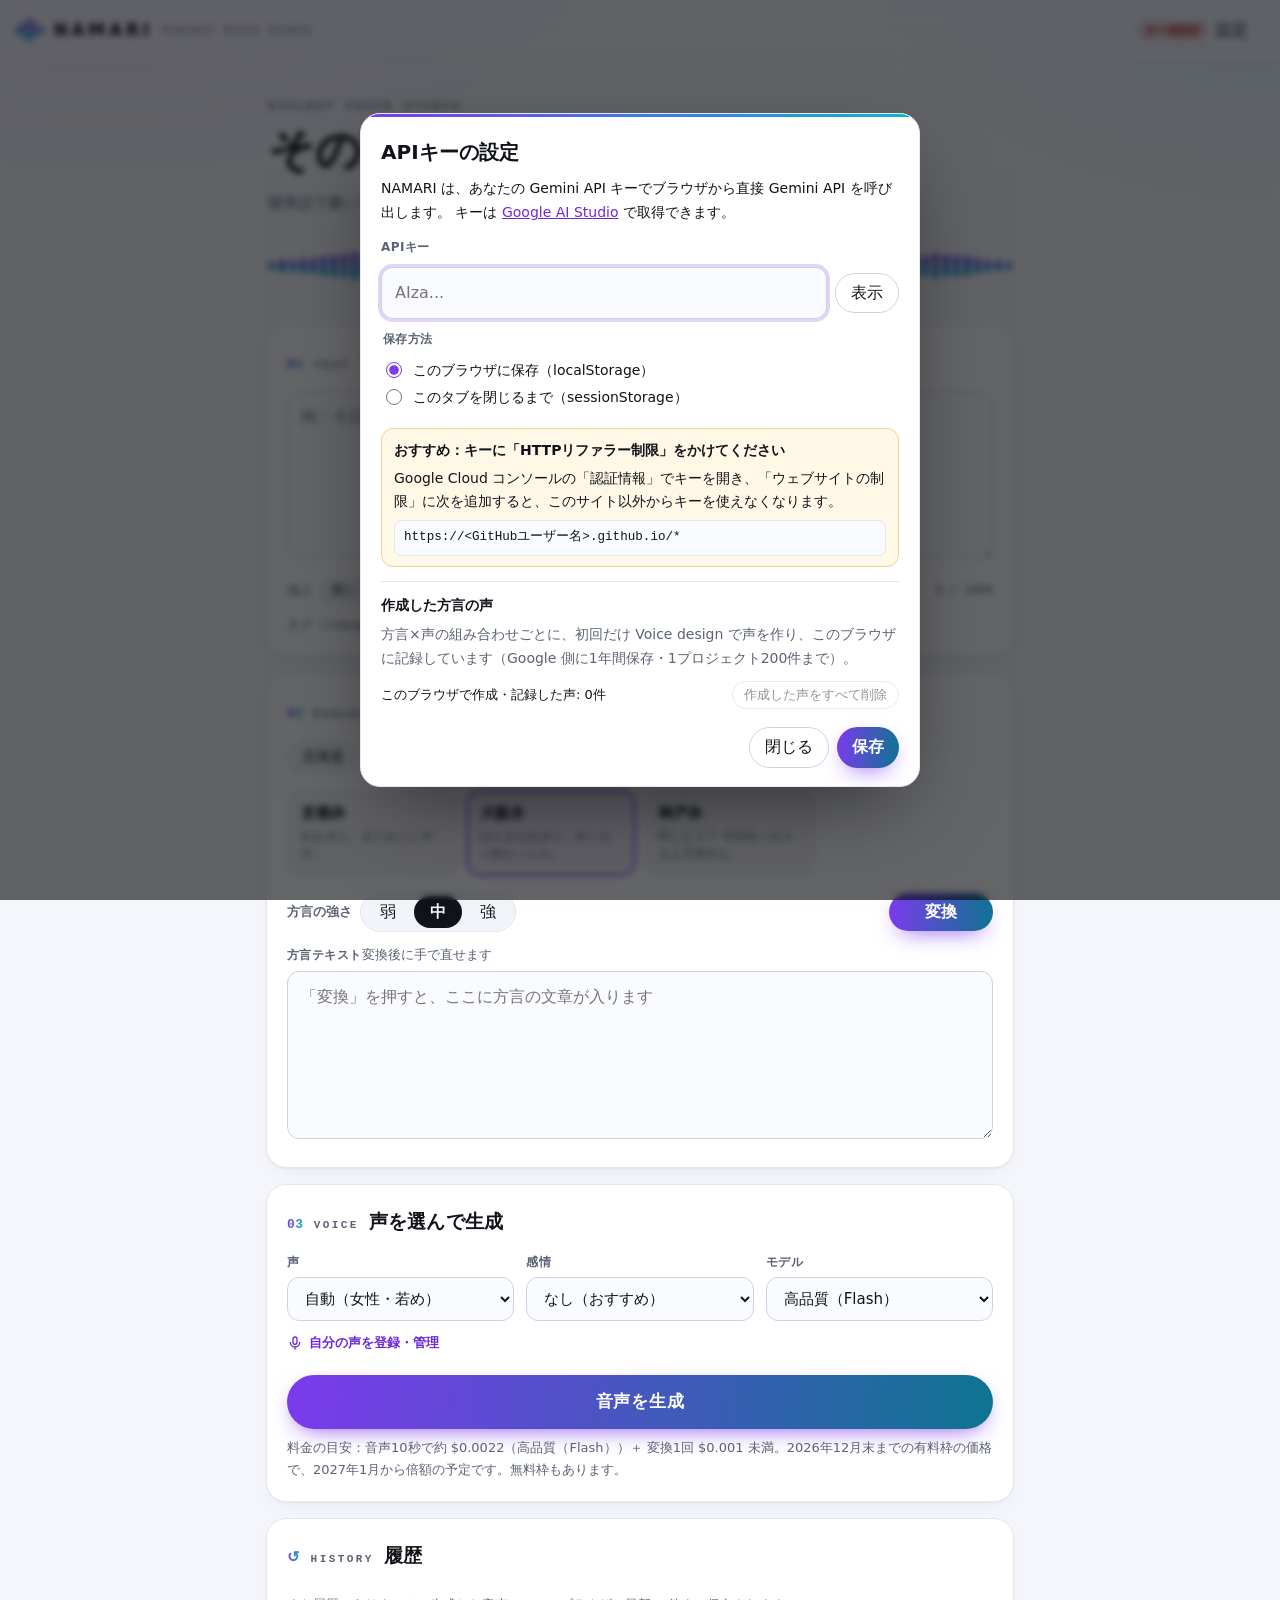
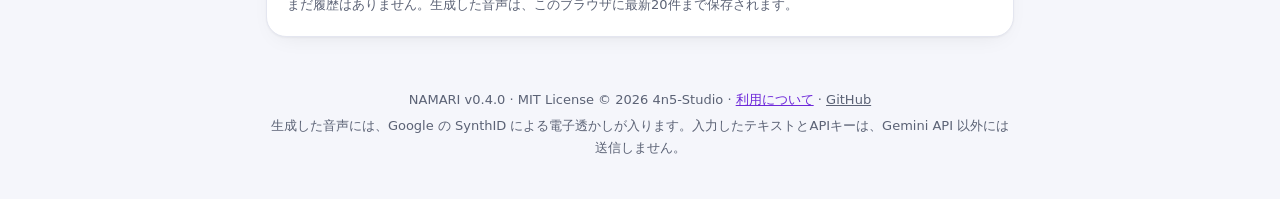
==== commit 93c7fb2e: "Add My Voice (voice replication) and a voice-themed redesign My Voice - Record a 10-30 s sample (or " ====
--- a/index.html
+++ b/index.html
@@ -1,128 +1,143 @@
 <!doctype html>
-<!--! NAMARI v0.3.0 | MIT License | (c) 2026 4n5-Studio | https://github.com/4n5AI/NAMARI -->
+<!--! NAMARI v0.4.0 | MIT License | (c) 2026 4n5-Studio | https://github.com/4n5AI/NAMARI -->
 <html lang="ja">
 <head>
 <meta charset="utf-8">
 <meta name="viewport" content="width=device-width, initial-scale=1, viewport-fit=cover">
-<meta http-equiv="Content-Security-Policy" content="default-src 'none'; script-src 'sha256-oVrYTYPhdss2BIdPQHra05rXVCRemMMWjTpCpqes8to='; style-src 'sha256-3HkWWsBDTAVoWpF99PaS9NgV2n1GyB6p/jugfGFOgwM='; connect-src https://generativelanguage.googleapis.com; img-src data:; media-src blob:; base-uri 'none'; form-action 'none'; object-src 'none'">
-<title>NAMARI — 方言読み上げツール</title>
-<meta name="description" content="標準語で書いた文章を、大阪弁・博多弁・津軽弁など日本各地の方言で読み上げるブラウザ完結型ツール。Gemini API を使用。">
+<meta http-equiv="Content-Security-Policy" content="default-src 'none'; script-src 'sha256-04/9io9MC0v145Qa3Qc6sNPk4u8KSLlijhX8Oev4+xs='; style-src 'sha256-HS53duc2UgQvxDOVb/RD93e+1YOggpgDGGSLTR7l0VI='; connect-src https://generativelanguage.googleapis.com; img-src data:; media-src blob:; base-uri 'none'; form-action 'none'; object-src 'none'">
+<title>NAMARI — 方言ボイス・ジェネレーター</title>
+<meta name="description" content="標準語で書いた文章を、大阪弁・博多弁・津軽弁など20の方言と、あなた自身の声で読み上げるブラウザ完結型ツール。Gemini API を使用。">
 <link rel="canonical" href="https://4n5ai.github.io/NAMARI/">
 <meta property="og:type" content="website">
 <meta property="og:site_name" content="NAMARI">
-<meta property="og:title" content="NAMARI — 方言読み上げツール">
-<meta property="og:description" content="標準語で書いた文章を、大阪弁・博多弁・津軽弁など日本各地の方言で読み上げるブラウザ完結型ツール。Gemini API を使用。">
+<meta property="og:title" content="NAMARI — 方言ボイス・ジェネレーター">
+<meta property="og:description" content="標準語で書いた文章を、大阪弁・博多弁・津軽弁など20の方言と、あなた自身の声で読み上げるブラウザ完結型ツール。Gemini API を使用。">
 <meta property="og:url" content="https://4n5ai.github.io/NAMARI/">
 <meta property="og:locale" content="ja_JP">
 <meta name="twitter:card" content="summary">
-<meta name="twitter:title" content="NAMARI — 方言読み上げツール">
-<meta name="twitter:description" content="標準語で書いた文章を、大阪弁・博多弁・津軽弁など日本各地の方言で読み上げるブラウザ完結型ツール。Gemini API を使用。">
-<meta name="theme-color" content="#4a2c20" media="(prefers-color-scheme: light)">
-<meta name="theme-color" content="#120c09" media="(prefers-color-scheme: dark)">
-<link rel="icon" href="data:image/svg+xml,%3Csvg xmlns='http://www.w3.org/2000/svg' viewBox='0 0 64 64'%3E%3Crect width='64' height='64' rx='14' fill='%239ee6c8'/%3E%3Ccircle cx='13' cy='14' r='3' fill='%234a2c20'/%3E%3Ccircle cx='52' cy='50' r='2.6' fill='%234a2c20'/%3E%3Ccircle cx='50' cy='13' r='2' fill='%234a2c20'/%3E%3Ctext x='32' y='45' font-size='36' font-weight='700' text-anchor='middle' fill='%234a2c20' font-family='serif'%3E%E8%A8%9B%3C/text%3E%3C/svg%3E">
+<meta name="twitter:title" content="NAMARI — 方言ボイス・ジェネレーター">
+<meta name="twitter:description" content="標準語で書いた文章を、大阪弁・博多弁・津軽弁など20の方言と、あなた自身の声で読み上げるブラウザ完結型ツール。Gemini API を使用。">
+<meta name="theme-color" content="#f5f6fb" media="(prefers-color-scheme: light)">
+<meta name="theme-color" content="#0a0b10" media="(prefers-color-scheme: dark)">
+<link rel="icon" href="data:image/svg+xml,%3Csvg xmlns='http://www.w3.org/2000/svg' viewBox='0 0 64 64'%3E%3Cdefs%3E%3ClinearGradient id='g' x1='0' y1='0' x2='0' y2='1'%3E%3Cstop offset='0' stop-color='%238b5cf6'/%3E%3Cstop offset='1' stop-color='%2322d3ee'/%3E%3C/linearGradient%3E%3C/defs%3E%3Crect width='64' height='64' rx='16' fill='%230a0b10'/%3E%3Cg fill='url%28%23g%29'%3E%3Crect x='12' y='26' width='6' height='12' rx='3'/%3E%3Crect x='21' y='17' width='6' height='30' rx='3'/%3E%3Crect x='30' y='10' width='6' height='44' rx='3'/%3E%3Crect x='39' y='20' width='6' height='24' rx='3'/%3E%3Crect x='48' y='27' width='6' height='10' rx='3'/%3E%3C/g%3E%3C/svg%3E">
 <style>
 /*! NAMARI | MIT License | (c) 2026 4n5-Studio */
-/* ---------- chocolate mint: mint ice cream + chocolate chips ----------
-   light = mint base, chocolate ink / buttons;  dark = chocolate base, mint ink / buttons */
+/* ---------- "studio / signal": ink + a violet -> cyan voice signal ----------
+   the gradient is reserved for things that mean "voice": logo, wave, generate, levels */
 :root {
   color-scheme: light;
-  --bg: #dcf4e8;
-  --panel: #fbfefc;
-  --raised: #eef9f4;
-  --field: #f5fcf9;
-  --line: #bfe4d2;
-  --line2: #97cfb6;
-  --text: #3b251b;
-  --muted: #7a5a4a;
-  --accent: #4a2c20;          /* chocolate */
-  --accent-ink: #c9f3df;      /* mint on chocolate */
-  --link: #17745a;
-  --sel: #c8efdc;
-  --ok: #17745a;
-  --ng: #b3261e;
-  --warn-bg: #fbeedd;
-  --warn-line: #e5c39c;
-  --header-bg: #4a2c20;
-  --header-ink: #c9f3df;
-  --header-line: #9ee6c8;
-  --chip: rgba(74, 44, 32, 0.2);
-  --wave: #a4d8c1;
-  --wave-played: #4a2c20;
-  --wave-head: #17745a;
+  --bg: #f5f6fb;
+  --glow-a: rgba(124, 58, 237, 0.10);
+  --glow-b: rgba(6, 182, 212, 0.10);
+  --panel: #ffffff;
+  --raised: #f3f4f9;
+  --field: #fafbff;
+  --line: #e4e6f0;
+  --line2: #cfd3e1;
+  --text: #11131a;
+  --muted: #5b6275;
+  --g1: #7c3aed;
+  --g2: #06b6d4;
+  --btn-a: #7c3aed;
+  --btn-b: #0e7490;
+  --link: #6d28d9;
+  --sel: #f2edff;
+  --sel-line: #7c3aed;
+  --ok: #047857;
+  --ng: #b91c1c;
+  --warn-bg: #fff8e6;
+  --warn-line: #f0d48c;
+  --rec: #e11d48;
+  --wave: #d9dce8;
+  --wave-head: #11131a;
+  --shadow: 0 1px 2px rgba(17, 19, 26, 0.04), 0 8px 24px -12px rgba(17, 19, 26, 0.10);
   --ui: system-ui, -apple-system, "Hiragino Sans", "Hiragino Kaku Gothic ProN", "Yu Gothic UI", "Meiryo", sans-serif;
-  --serif: "Hiragino Mincho ProN", "Yu Mincho", "Noto Serif JP", serif;
-  --mono: ui-monospace, SFMono-Regular, Consolas, monospace;
-  --r: 10px;
+  --mono: ui-monospace, "SF Mono", SFMono-Regular, Menlo, Consolas, monospace;
+  --r: 12px;
 }
 @media (prefers-color-scheme: dark) {
   :root {
     color-scheme: dark;
-    --bg: #1b120e;
-    --panel: #251913;
-    --raised: #2e1f18;
-    --field: #1f1510;
-    --line: #3e2b21;
-    --line2: #5a4132;
-    --text: #e3f7ee;
-    --muted: #a3c4b6;
-    --accent: #8fe3c4;        /* mint */
-    --accent-ink: #231610;    /* chocolate on mint */
-    --link: #8fe3c4;
-    --sel: rgba(143, 227, 196, 0.13);
-    --ok: #7fdcb5;
-    --ng: #ff8f84;
-    --warn-bg: #2f2216;
-    --warn-line: #5f4727;
-    --header-bg: #120c09;
-    --header-ink: #8fe3c4;
-    --header-line: #8fe3c4;
-    --chip: rgba(0, 0, 0, 0.28);
-    --wave: #5a4132;
-    --wave-played: #8fe3c4;
-    --wave-head: #e3f7ee;
+    --bg: #0a0b10;
+    --glow-a: rgba(124, 58, 237, 0.22);
+    --glow-b: rgba(6, 182, 212, 0.14);
+    --panel: #12141b;
+    --raised: #191c25;
+    --field: #0e1016;
+    --line: #242836;
+    --line2: #343a4c;
+    --text: #eef0f7;
+    --muted: #8f95aa;
+    --g1: #8b5cf6;
+    --g2: #22d3ee;
+    --btn-a: #7c3aed;
+    --btn-b: #0e7490;
+    --link: #b3a1ff;
+    --sel: rgba(139, 92, 246, 0.14);
+    --sel-line: #8b5cf6;
+    --ok: #34d399;
+    --ng: #fb7185;
+    --warn-bg: rgba(251, 191, 36, 0.08);
+    --warn-line: rgba(251, 191, 36, 0.35);
+    --rec: #fb3f5f;
+    --wave: #2b3040;
+    --wave-head: #ffffff;
+    --shadow: 0 1px 0 rgba(255, 255, 255, 0.03) inset, 0 12px 32px -18px rgba(0, 0, 0, 0.7);
   }
 }
 * { box-sizing: border-box; }
 [hidden] { display: none !important; }
 html { -webkit-text-size-adjust: 100%; }
 body {
-  margin: 0; color: var(--text); font: 16px/1.7 var(--ui); -webkit-font-smoothing: antialiased;
-  background-color: var(--bg);
-  /* scattered chocolate chips */
-  background-image:
-    radial-gradient(5px 3.5px at 24px 30px, var(--chip) 96%, transparent),
-    radial-gradient(3px 4px at 130px 64px, var(--chip) 96%, transparent),
-    radial-gradient(4.5px 3px at 74px 156px, var(--chip) 96%, transparent),
-    radial-gradient(3.5px 3.5px at 196px 118px, var(--chip) 96%, transparent),
-    radial-gradient(2.5px 3px at 168px 206px, var(--chip) 96%, transparent);
-  background-size: 230px 230px;
+  margin: 0; min-height: 100vh; color: var(--text); font: 16px/1.7 var(--ui); -webkit-font-smoothing: antialiased;
+  background:
+    radial-gradient(900px 520px at 8% -8%, var(--glow-a), transparent 62%),
+    radial-gradient(760px 480px at 100% -4%, var(--glow-b), transparent 60%),
+    var(--bg);
+  background-repeat: no-repeat;
 }
 button, input, select, textarea { font: inherit; color: inherit; }
 a { color: var(--link); }
-:focus-visible { outline: 2px solid var(--link); outline-offset: 2px; }
-@media (prefers-reduced-motion: reduce) { * { transition: none !important; animation: none !important; scroll-behavior: auto !important; } }
-
-/* ---------- header: a chocolate bar with a mint edge ---------- */
-.bar { position: sticky; top: 0; z-index: 5; display: flex; align-items: center; justify-content: space-between; gap: 12px; padding: 10px 16px; background: var(--header-bg); color: var(--header-ink); border-bottom: 3px solid var(--header-line); }
-.brand { display: flex; align-items: baseline; gap: 8px; min-width: 0; }
-.brand .mark { font: 700 26px/1 var(--serif); color: var(--header-line); }
-.brand .word { font: 700 15px/1 var(--ui); letter-spacing: 0.18em; color: var(--header-ink); }
-.brand .tag { font-size: 12px; color: var(--header-ink); opacity: 0.75; white-space: nowrap; }
-.bar .settings-btn { display: inline-flex; align-items: center; gap: 8px; color: var(--header-ink); border-color: var(--header-line); background: transparent; }
-.bar .settings-btn:hover { background: rgba(158, 230, 200, 0.12); border-color: var(--header-line); }
-.bar :focus-visible { outline-color: var(--header-line); }
-.badge { font-size: 11px; line-height: 1; padding: 4px 7px; border-radius: 999px; background: #ff8f84; color: #2a0f0b; font-weight: 700; }
-.badge.ok { background: var(--header-line); color: #231610; }
-
-/* ---------- layout ---------- */
-.main { max-width: 760px; margin: 0 auto; padding: 8px 16px 24px; }
-.lead { margin: 14px 2px 6px; color: var(--muted); font-size: 15px; }
-.step { background: var(--panel); border: 1px solid var(--line); border-radius: 16px; padding: 16px; margin: 14px 0; box-shadow: 0 1px 0 var(--line); }
-.step h2 { display: flex; align-items: center; flex-wrap: wrap; gap: 4px 10px; margin: 0 0 12px; font-size: 18px; }
-.num { display: inline-grid; place-items: center; width: 28px; height: 28px; border-radius: 50%; background: var(--accent); color: var(--accent-ink); font-size: 15px; font-weight: 700; }
-.num-icon { font-size: 16px; }
-.sub { font-size: 13px; font-weight: 400; color: var(--muted); }
-.push { margin-left: auto; }
+:focus-visible { outline: 2px solid var(--g1); outline-offset: 2px; }
+.grad { background: linear-gradient(90deg, var(--g1), var(--g2)); -webkit-background-clip: text; background-clip: text; color: transparent; }
+.ico { width: 16px; height: 16px; fill: none; stroke: currentColor; stroke-width: 2; stroke-linecap: round; flex: none; }
+
+/* ---------- header ---------- */
+.bar { position: sticky; top: 0; z-index: 5; display: flex; align-items: center; justify-content: space-between; gap: 12px; padding: 10px 16px; background: color-mix(in srgb, var(--bg) 72%, transparent); backdrop-filter: saturate(1.4) blur(14px); -webkit-backdrop-filter: saturate(1.4) blur(14px); border-bottom: 1px solid var(--line); }
+.brand { display: flex; align-items: center; gap: 10px; min-width: 0; color: inherit; text-decoration: none; }
+.logo { display: inline-flex; align-items: center; gap: 2.5px; height: 24px; }
+.logo i { display: block; width: 3.5px; border-radius: 2px; background: linear-gradient(180deg, var(--g1), var(--g2)); transform-origin: center; }
+.logo i:nth-child(1) { height: 9px; } .logo i:nth-child(2) { height: 17px; } .logo i:nth-child(3) { height: 24px; }
+.logo i:nth-child(4) { height: 14px; } .logo i:nth-child(5) { height: 7px; }
+.brand .word { font: 800 17px/1 var(--ui); letter-spacing: 0.22em; }
+.brand .tag { font: 500 11px/1 var(--mono); color: var(--muted); letter-spacing: 0.08em; white-space: nowrap; }
+.settings-btn { display: inline-flex; align-items: center; gap: 8px; }
+.badge { font: 600 11px/1 var(--ui); padding: 5px 8px; border-radius: 999px; background: color-mix(in srgb, var(--ng) 16%, transparent); color: var(--ng); }
+.badge.ok { background: color-mix(in srgb, var(--ok) 16%, transparent); color: var(--ok); }
+
+/* ---------- hero ---------- */
+.main { max-width: 780px; margin: 0 auto; padding: 0 16px 24px; }
+.hero { padding: 40px 2px 8px; }
+.eyebrow { margin: 0 0 10px; font: 600 11px/1 var(--mono); letter-spacing: 0.28em; color: var(--muted); }
+.nowrap { white-space: nowrap; }
+.hero-title { margin: 0; font-size: clamp(28px, 6.4vw, 46px); line-height: 1.22; font-weight: 800; letter-spacing: -0.01em; }
+.lead { margin: 12px 0 0; color: var(--muted); font-size: 15px; }
+.hero-wave { display: flex; align-items: center; gap: 3px; height: 56px; margin: 22px 0 6px; overflow: hidden; }
+.hero-wave span { flex: 1 1 0; min-width: 2px; border-radius: 3px; background: linear-gradient(180deg, var(--g1), var(--g2)); opacity: 0.85; transform-origin: center; animation: breathe 2.8s ease-in-out infinite alternate; }
+.live .hero-wave span { animation-duration: 0.55s; opacity: 1; }
+.live .logo i { animation: breathe 0.5s ease-in-out infinite alternate; }
+.live .logo i:nth-child(2n) { animation-delay: -0.25s; }
+@keyframes breathe { from { transform: scaleY(0.35); } to { transform: scaleY(1); } }
+@media (prefers-reduced-motion: reduce) { *, *::before { animation: none !important; transition: none !important; scroll-behavior: auto !important; } }
+
+/* ---------- steps ---------- */
+.step { background: var(--panel); border: 1px solid var(--line); border-radius: 20px; padding: 20px; margin: 16px 0; box-shadow: var(--shadow); }
+.step h2 { display: flex; align-items: baseline; flex-wrap: wrap; gap: 4px 10px; margin: 0 0 14px; font-size: 19px; font-weight: 800; letter-spacing: 0.01em; }
+.num { font: 700 13px/1 var(--mono); letter-spacing: 0.04em; background: linear-gradient(90deg, var(--g1), var(--g2)); -webkit-background-clip: text; background-clip: text; color: transparent; }
+.num-icon { font-size: 15px; }
+.kicker { font: 600 11px/1 var(--mono); letter-spacing: 0.22em; color: var(--muted); }
+.sub { font-size: 13px; font-weight: 400; color: var(--muted); letter-spacing: 0; }
+.push { margin-left: auto; align-self: center; }
 .row { display: flex; flex-wrap: wrap; align-items: center; gap: 8px; margin: 10px 0; }
 .row.between { justify-content: space-between; }
 .grow { flex: 1 1 200px; min-width: 0; }
@@ -133,104 +148,140 @@
 .note:empty { display: none; }
 .note.ok { color: var(--ok); }
 .note.ng { color: var(--ng); }
-.note.warn { color: var(--text); background: var(--warn-bg); border: 1px solid var(--warn-line); border-radius: 8px; padding: 8px 10px; }
+.note.warn { color: var(--text); background: var(--warn-bg); border: 1px solid var(--warn-line); border-radius: 10px; padding: 8px 12px; }
 .note button { margin-left: 8px; }
 
 /* ---------- controls ---------- */
-textarea, input:not([type=radio]), select { width: 100%; min-width: 0; padding: 10px 12px; border: 1px solid var(--line2); border-radius: var(--r); background: var(--field); }
+textarea, input:not([type=radio]):not([type=checkbox]):not([type=file]), select { width: 100%; min-width: 0; padding: 11px 13px; border: 1px solid var(--line2); border-radius: var(--r); background: var(--field); transition: border-color 0.15s, box-shadow 0.15s; }
+textarea:focus, input:focus, select:focus { outline: none; border-color: var(--g1); box-shadow: 0 0 0 3px color-mix(in srgb, var(--g1) 22%, transparent); }
 textarea { resize: vertical; line-height: 1.8; }
 select { cursor: pointer; }
-.field-label { display: block; margin: 12px 0 4px; font-size: 13px; color: var(--muted); }
-.field-label select { margin-top: 4px; color: var(--text); font-size: 15px; }
-.label { font-size: 14px; color: var(--muted); }
-input[type=radio] { accent-color: var(--accent); }
-button, .button { display: inline-flex; align-items: center; justify-content: center; gap: 6px; padding: 8px 14px; border: 1px solid var(--line2); border-radius: var(--r); background: var(--panel); cursor: pointer; text-decoration: none; color: var(--text); line-height: 1.4; }
-button:hover, .button:hover { border-color: var(--accent); }
-button:disabled { opacity: 0.5; cursor: not-allowed; }
-button.primary, .button.primary { background: var(--accent); border-color: var(--accent); color: var(--accent-ink); font-weight: 700; }
-button.primary:hover { filter: brightness(1.12); }
-button.ghost { background: transparent; }
-button.danger { color: var(--ng); border-color: var(--ng); background: transparent; }
-button.small { padding: 4px 10px; font-size: 13px; }
-button.big { width: 100%; padding: 13px 16px; font-size: 17px; margin-top: 14px; border-radius: 999px; }
-button.link { padding: 0; border: 0; background: none; color: var(--link); text-decoration: underline; font-size: inherit; }
+.field-label { display: block; margin: 12px 0 5px; font-size: 12px; font-weight: 600; letter-spacing: 0.04em; color: var(--muted); }
+.field-label select { margin-top: 5px; color: var(--text); font-size: 15px; font-weight: 400; letter-spacing: 0; }
+.label { font-size: 13px; font-weight: 600; color: var(--muted); }
+input[type=radio], input[type=checkbox] { accent-color: var(--g1); width: 16px; height: 16px; flex: none; }
+button, .button { display: inline-flex; align-items: center; justify-content: center; gap: 6px; padding: 8px 15px; border: 1px solid var(--line2); border-radius: 999px; background: transparent; cursor: pointer; text-decoration: none; color: var(--text); line-height: 1.4; transition: border-color 0.15s, background-color 0.15s, filter 0.15s, box-shadow 0.15s; }
+button:hover, .button:hover { border-color: var(--text); }
+button:disabled { opacity: 0.45; cursor: not-allowed; }
+button.primary, .button.primary { border: 0; color: #fff; font-weight: 700; background: linear-gradient(95deg, var(--btn-a), var(--btn-b)); box-shadow: 0 8px 24px -10px var(--g1); }
+button.primary:hover:not(:disabled) { filter: brightness(1.1); }
+button.danger { color: var(--ng); border-color: color-mix(in srgb, var(--ng) 50%, transparent); }
+button.small { padding: 4px 11px; font-size: 13px; }
+button.big { width: 100%; padding: 15px 18px; font-size: 17px; margin-top: 16px; letter-spacing: 0.04em; }
+button.wide { width: 100%; margin-top: 12px; padding: 12px 16px; }
+button.link { padding: 0; border: 0; background: none; color: var(--link); text-decoration: underline; font-size: inherit; border-radius: 0; }
+.link-btn { margin-top: 6px; padding: 2px 0; border: 0; border-radius: 0; background: none; color: var(--link); font-size: 13px; font-weight: 600; }
+.link-btn:hover { text-decoration: underline; }
 .tags { display: flex; flex-wrap: wrap; align-items: center; gap: 6px; }
 .tag-buttons { display: flex; flex-wrap: wrap; gap: 6px; }
-.tag-buttons button { padding: 3px 10px; font-size: 13px; border-radius: 999px; background: var(--raised); }
-.count { font: 13px var(--mono); color: var(--muted); }
+.tag-buttons button { padding: 3px 11px; font-size: 13px; background: var(--raised); border-color: var(--line); }
+.count { font: 12px var(--mono); color: var(--muted); }
 .count.over { color: var(--ng); }
 
-/* ---------- step 2: regions & dialects ---------- */
+/* ---------- step 2 ---------- */
 .tabs { position: relative; display: flex; gap: 6px; overflow-x: auto; padding-bottom: 4px; scrollbar-width: thin; }
-.tabs button { flex: none; padding: 6px 12px; border-radius: 999px; font-size: 14px; background: var(--raised); }
-.tabs button[aria-selected=true] { background: var(--accent); border-color: var(--accent); color: var(--accent-ink); font-weight: 700; }
-.tabs button .dot { display: inline-block; width: 6px; height: 6px; border-radius: 50%; background: var(--link); margin-left: 2px; }
-.tabs button[aria-selected=true] .dot { background: var(--accent-ink); }
-.cards { display: grid; grid-template-columns: repeat(auto-fill, minmax(150px, 1fr)); gap: 8px; margin: 12px 0 4px; }
-.card { display: flex; flex-direction: column; align-items: flex-start; gap: 2px; padding: 10px 12px; text-align: left; border-radius: 12px; background: var(--raised); }
-.card .name { font-weight: 700; font-size: 16px; display: flex; align-items: center; gap: 6px; }
+.tabs button { flex: none; padding: 6px 14px; font-size: 14px; background: var(--raised); border-color: var(--line); }
+.tabs button[aria-selected=true] { background: var(--text); border-color: var(--text); color: var(--bg); font-weight: 700; }
+.tabs button .dot { display: inline-block; width: 6px; height: 6px; border-radius: 50%; background: linear-gradient(90deg, var(--g1), var(--g2)); margin-left: 2px; }
+.cards { display: grid; grid-template-columns: repeat(auto-fill, minmax(156px, 1fr)); gap: 8px; margin: 12px 0 4px; }
+.card { display: flex; flex-direction: column; align-items: flex-start; gap: 3px; padding: 12px 13px; text-align: left; border-radius: 14px; background: var(--raised); border-color: var(--line); }
+.card:hover { border-color: var(--line2); }
+.card .name { font-weight: 700; font-size: 15px; display: flex; align-items: center; gap: 6px; }
 .card .sample { font-size: 12px; color: var(--muted); line-height: 1.5; }
-.card .beta { font-size: 11px; font-weight: 700; padding: 0 6px; border-radius: 999px; border: 1px solid var(--muted); color: var(--muted); }
-.card[aria-checked=true] { border-color: var(--accent); box-shadow: 0 0 0 1px var(--accent) inset; background: var(--sel); }
-.convert-row { margin-top: 14px; }
-.seg { display: inline-flex; border: 1px solid var(--line2); border-radius: var(--r); overflow: hidden; }
-.seg button { border: 0; border-radius: 0; padding: 7px 16px; background: transparent; }
-.seg button + button { border-left: 1px solid var(--line2); }
-.seg button[aria-checked=true] { background: var(--accent); color: var(--accent-ink); font-weight: 700; }
-#btnConvert { margin-left: auto; min-width: 96px; }
+.card .beta { font: 700 10px/1.6 var(--mono); padding: 0 6px; border-radius: 999px; border: 1px solid var(--line2); color: var(--muted); }
+.card[aria-checked=true] { background: var(--sel); border-color: var(--sel-line); box-shadow: inset 0 0 0 1px var(--sel-line); }
+.convert-row { margin-top: 16px; }
+.seg { display: inline-flex; padding: 3px; gap: 2px; border: 1px solid var(--line); border-radius: 999px; background: var(--raised); }
+.seg button { border: 0; padding: 5px 16px; background: transparent; }
+.seg button[aria-checked=true] { background: var(--text); color: var(--bg); font-weight: 700; }
+#btnConvert { margin-left: auto; min-width: 104px; }
 
 /* ---------- step 3 ---------- */
-.grid3 { display: grid; grid-template-columns: repeat(3, minmax(0, 1fr)); gap: 0 12px; }
+.grid3 { display: grid; grid-template-columns: repeat(3, minmax(0, 1fr)); gap: 0 12px; align-items: start; }
 .grid3 .field-label { margin-top: 0; }
-.result { margin-top: 14px; padding: 12px; border: 1px solid var(--line); border-radius: 12px; background: var(--raised); }
-.result-title { display: block; font-weight: 700; font-size: 14px; margin-bottom: 6px; }
-.result audio { width: 100%; margin-top: 8px; }
-.wave { display: block; width: 100%; height: 76px; cursor: pointer; border-radius: 8px; touch-action: none; }
+.voice-field { min-width: 0; }
+.result { margin-top: 16px; padding: 14px; border: 1px solid var(--line); border-radius: 16px; background: var(--raised); }
+.result-title { display: block; font-weight: 700; font-size: 14px; margin-bottom: 8px; }
+.result audio { width: 100%; margin-top: 8px; height: 40px; }
+.wave { display: block; width: 100%; height: 84px; cursor: pointer; border-radius: 10px; touch-action: none; }
 
 /* ---------- history ---------- */
 .hist-list { list-style: none; padding: 0; margin: 4px 0 0; display: grid; gap: 8px; }
-.hist-item { display: flex; align-items: center; justify-content: space-between; gap: 10px; padding: 10px 12px; border: 1px solid var(--line); border-radius: 12px; background: var(--raised); }
-.hist-item.playing { border-color: var(--accent); box-shadow: 0 0 0 1px var(--accent) inset; background: var(--sel); }
+.hist-item { display: flex; align-items: center; justify-content: space-between; gap: 10px; padding: 11px 13px; border: 1px solid var(--line); border-radius: 14px; background: var(--raised); }
+.hist-item.playing { border-color: var(--sel-line); box-shadow: inset 0 0 0 1px var(--sel-line); background: var(--sel); }
 .hist-main { display: grid; min-width: 0; line-height: 1.5; }
 .hist-title { font-weight: 700; font-size: 14px; }
-.hist-meta { font-size: 12px; color: var(--muted); font-family: var(--mono); }
+.hist-meta { font: 12px var(--mono); color: var(--muted); }
 .hist-text { font-size: 13px; overflow: hidden; text-overflow: ellipsis; white-space: nowrap; }
 .hist-actions { display: flex; gap: 6px; flex: none; }
 
 /* ---------- footer ---------- */
-.foot { max-width: 760px; margin: 0 auto; padding: 8px 16px 32px; font-size: 13px; color: var(--muted); text-align: center; }
+.foot { max-width: 780px; margin: 0 auto; padding: 8px 16px 36px; font-size: 13px; color: var(--muted); text-align: center; }
 .foot p { margin: 4px 0; }
 .foot a { color: inherit; }
 
 /* ---------- dialogs ---------- */
-.dlg { width: min(560px, calc(100vw - 24px)); max-height: calc(100dvh - 24px); padding: 0; border: 1px solid var(--line); border-top: 6px solid var(--accent); border-radius: 16px; background: var(--panel); color: var(--text); }
-.dlg::backdrop { background: rgba(27, 18, 14, 0.6); }
-.dlg-body { padding: 18px 18px 16px; }
-.dlg h2 { margin: 0 0 8px; font-size: 19px; }
-.dlg h3 { margin: 16px 0 4px; font-size: 15px; }
+.dlg { position: fixed; width: min(560px, calc(100vw - 24px)); max-height: calc(100dvh - 24px); padding: 0; border: 1px solid var(--line); border-radius: 20px; background: var(--panel); color: var(--text); box-shadow: 0 30px 80px -24px rgba(0, 0, 0, 0.55); }
+.dlg-wide { width: min(640px, calc(100vw - 24px)); }
+.dlg::before { content: ""; display: block; height: 3px; background: linear-gradient(90deg, var(--g1), var(--g2)); }
+.dlg::backdrop { background: rgba(6, 7, 10, 0.62); backdrop-filter: blur(3px); }
+.dlg-body { padding: 18px 20px 18px; }
+.dlg h2 { margin: 0 0 8px; font-size: 20px; font-weight: 800; }
+.dlg h3 { margin: 18px 0 4px; font-size: 15px; }
 .dlg p { margin: 6px 0; font-size: 14px; }
-.dlg-actions { display: flex; justify-content: flex-end; gap: 8px; margin-top: 16px; }
-.key-current { display: flex; flex-wrap: wrap; align-items: center; justify-content: space-between; gap: 8px; padding: 10px 12px; margin: 10px 0; border-radius: 10px; background: var(--raised); font-size: 14px; }
+.dlg .eyebrow { margin-bottom: 8px; }
+.dlg-actions { display: flex; justify-content: flex-end; gap: 8px; margin-top: 18px; }
+.key-current { display: flex; flex-wrap: wrap; align-items: center; justify-content: space-between; gap: 8px; padding: 10px 12px; margin: 10px 0; border-radius: 12px; background: var(--raised); font-size: 14px; }
 .radios { border: 0; padding: 0; margin: 4px 0 0; }
-.radios label { display: flex; align-items: center; gap: 8px; margin: 4px 0; font-size: 14px; }
-.callout { margin: 14px 0; padding: 10px 12px; border: 1px solid var(--warn-line); background: var(--warn-bg); border-radius: 10px; font-size: 14px; }
+.radios label, .check { display: flex; align-items: flex-start; gap: 8px; margin: 6px 0; font-size: 14px; line-height: 1.5; }
+.radios input, .check input { margin-top: 2px; }
+.callout { margin: 14px 0; padding: 10px 12px; border: 1px solid var(--warn-line); background: var(--warn-bg); border-radius: 12px; font-size: 14px; }
 .callout p { margin: 4px 0 6px; }
-code { font-family: var(--mono); font-size: 0.92em; }
-code.block { display: block; padding: 6px 8px; border-radius: 6px; background: var(--panel); border: 1px solid var(--line); overflow-wrap: anywhere; }
+code { font-family: var(--mono); font-size: 0.9em; }
+code.block { display: block; padding: 6px 9px; border-radius: 8px; background: var(--field); border: 1px solid var(--line); overflow-wrap: anywhere; }
 .voices-box { margin: 14px 0 0; padding-top: 12px; border-top: 1px solid var(--line); font-size: 14px; }
 .price { width: 100%; border-collapse: collapse; font-size: 13px; margin: 6px 0; }
 .price th, .price td { border-bottom: 1px solid var(--line); padding: 6px 4px; text-align: left; }
-.price td:not(:first-child), .price th:not(:first-child) { text-align: right; white-space: nowrap; }
+.price td:not(:first-child), .price th:not(:first-child) { text-align: right; white-space: nowrap; font-family: var(--mono); }
+
+/* ---------- my voice ---------- */
+.mv-steps { list-style: none; padding: 0; margin: 14px 0 0; display: grid; gap: 12px; }
+.mv-step { padding: 14px; border: 1px solid var(--line); border-radius: 16px; background: var(--raised); }
+.mv-step h3 { display: flex; align-items: baseline; gap: 8px; margin: 0 0 4px; }
+.step-dot { display: inline-grid; place-items: center; width: 22px; height: 22px; border-radius: 50%; font: 700 11px/1 var(--mono); color: #fff; background: linear-gradient(135deg, var(--g1), var(--g2)); }
+.script { margin: 10px 0; padding: 10px 14px; border-radius: 12px; background: var(--field); box-shadow: inset 3px 0 0 var(--g1); font-size: 15px; line-height: 1.9; }
+.script.consent { font-weight: 700; }
+.rec { margin-top: 10px; }
+.rec-meter { display: block; width: 100%; height: 48px; border-radius: 10px; background: var(--field); border: 1px solid var(--line); }
+.rec-row { display: flex; flex-wrap: wrap; align-items: center; gap: 10px; margin-top: 10px; }
+.rec-btn { gap: 8px; padding: 8px 16px; font-weight: 700; }
+.rec-dot { width: 10px; height: 10px; border-radius: 50%; background: var(--rec); }
+.rec-btn.recording { border-color: var(--rec); color: var(--rec); }
+.rec-btn.recording .rec-dot { border-radius: 2px; animation: blink 1s steps(2, start) infinite; }
+@keyframes blink { to { visibility: hidden; } }
+.rec-time { font: 13px var(--mono); color: var(--muted); }
+.rec-audio { width: 100%; margin-top: 8px; height: 36px; }
+.file-btn { position: relative; display: inline-flex; align-items: center; padding: 7px 14px; border: 1px dashed var(--line2); border-radius: 999px; font-size: 13px; cursor: pointer; }
+.file-btn:hover { border-color: var(--text); }
+.file-btn input { position: absolute; inset: 0; opacity: 0; cursor: pointer; width: 100%; }
+.mv-list-title { margin-top: 20px !important; }
+.mv-list { list-style: none; padding: 0; margin: 6px 0 0; display: grid; gap: 8px; }
+.mv-item { display: flex; align-items: center; justify-content: space-between; gap: 10px; padding: 10px 12px; border: 1px solid var(--line); border-radius: 12px; }
+.mv-item .mv-name { font-weight: 700; font-size: 14px; }
+.mv-item .mv-meta { display: block; font: 12px var(--mono); color: var(--muted); }
+.mv-item .mv-actions { display: flex; gap: 6px; flex: none; }
 
 /* ---------- small screens ---------- */
 @media (max-width: 560px) {
   .brand .tag { display: none; }
+  .hero { padding-top: 28px; }
   .grid3 { grid-template-columns: 1fr; }
   .grid3 .field-label { margin-top: 8px; }
   .cards { grid-template-columns: repeat(2, minmax(0, 1fr)); }
   #btnConvert { margin-left: 0; flex: 1 1 100%; }
-  .hist-item { flex-direction: column; align-items: stretch; }
-  .hist-actions button { flex: 1; }
+  .hist-item, .mv-item { flex-direction: column; align-items: stretch; }
+  .hist-actions button, .mv-actions button { flex: 1; }
+  .step { padding: 16px; }
 }
 
 </style>
@@ -238,22 +289,27 @@
 <body>
 <div id="app">
   <header class="bar">
-    <div class="brand">
-      <span class="mark" aria-hidden="true">訛</span>
+    <a class="brand" href="./" aria-label="NAMARI トップ">
+      <span class="logo" aria-hidden="true"><i></i><i></i><i></i><i></i><i></i></span>
       <span class="word">NAMARI</span>
-      <span class="tag">方言読み上げ</span>
-    </div>
+      <span class="tag">Dialect Voice Studio</span>
+    </a>
     <button id="btnSettings" type="button" class="ghost settings-btn" aria-haspopup="dialog">
       <span id="keyBadge" class="badge">キー未設定</span>設定
     </button>
   </header>
 
   <main class="main">
-    <p class="lead">標準語で書く → 方言を選ぶ → 声を作る。3ステップで、方言の音声ができます。</p>
+    <section class="hero" aria-labelledby="heroTitle">
+      <p class="eyebrow">DIALECT VOICE STUDIO</p>
+      <h1 id="heroTitle" class="hero-title">その言葉を、<span class="nowrap"><span class="grad">あの町の声</span>で。</span></h1>
+      <p class="lead">標準語で書いて、方言と声を選ぶだけ。20の方言と、あなた自身の声で読み上げます。</p>
+      <div id="heroWave" class="hero-wave" aria-hidden="true"></div>
+    </section>
 
     <!-- ================= step 1 ================= -->
     <section class="step" aria-labelledby="h1">
-      <h2 id="h1"><span class="num">1</span>テキストを入力<span class="sub">標準語で書いてください</span></h2>
+      <h2 id="h1"><span class="num">01</span><span class="kicker">TEXT</span>テキストを入力<span class="sub">標準語で書いてください</span></h2>
       <textarea id="srcText" rows="5" maxlength="1000" placeholder="例：今日はとても暑いですね。でも、夕方には涼しくなるそうですよ。" aria-label="標準語のテキスト"></textarea>
       <div class="row between">
         <div class="tags" role="group" aria-label="タグを挿入">
@@ -267,7 +323,7 @@
 
     <!-- ================= step 2 ================= -->
     <section class="step" aria-labelledby="h2">
-      <h2 id="h2"><span class="num">2</span>方言を選ぶ</h2>
+      <h2 id="h2"><span class="num">02</span><span class="kicker">DIALECT</span>方言を選ぶ</h2>
       <div id="regionTabs" class="tabs" role="tablist" aria-label="地方"></div>
       <div id="dialectCards" class="cards" role="radiogroup" aria-label="方言"></div>
       <div class="row convert-row">
@@ -282,12 +338,16 @@
 
     <!-- ================= step 3 ================= -->
     <section class="step" aria-labelledby="h3">
-      <h2 id="h3"><span class="num">3</span>声を選んで生成</h2>
+      <h2 id="h3"><span class="num">03</span><span class="kicker">VOICE</span>声を選んで生成</h2>
       <div class="grid3">
-        <label class="field-label">声<select id="voicePreset"></select></label>
+        <div class="voice-field">
+          <label class="field-label">声<select id="voicePreset"></select></label>
+          <button id="btnMyVoice" type="button" class="link-btn" aria-haspopup="dialog"><svg class="ico" viewBox="0 0 24 24" aria-hidden="true"><rect x="9" y="3" width="6" height="11" rx="3"/><path d="M5 11a7 7 0 0 0 14 0M12 18v3"/></svg>自分の声を登録・管理</button>
+        </div>
         <label class="field-label">感情<select id="emotion"></select></label>
         <label class="field-label">モデル<select id="model"></select></label>
       </div>
+      <p id="voiceNote" class="hint" hidden>自分の声では、なまりは方言テキスト（言葉づかい）で表現されます。声の質やアクセントは、登録した声に近くなります。</p>
       <button id="btnGenerate" type="button" class="primary big">音声を生成</button>
       <p id="genNote" class="note" aria-live="polite"></p>
       <div id="result" class="result" hidden>
@@ -304,7 +364,7 @@
 
     <!-- ================= history ================= -->
     <section class="step history" aria-labelledby="hH">
-      <h2 id="hH"><span class="num num-icon" aria-hidden="true">↺</span>履歴<span id="histCount" class="sub"></span>
+      <h2 id="hH"><span class="num num-icon" aria-hidden="true">↺</span><span class="kicker">HISTORY</span>履歴<span id="histCount" class="sub"></span>
         <button id="btnHistClear" type="button" class="ghost small push">すべて削除</button></h2>
       <p id="histNote" class="note" aria-live="polite"></p>
       <ol id="histList" class="hist-list"></ol>
@@ -314,7 +374,7 @@
 
   <footer class="foot">
     <p>
-      <span>NAMARI v0.3.0</span> ·
+      <span>NAMARI v0.4.0</span> ·
       <span>MIT License © 2026 4n5-Studio</span> ·
       <button id="btnTerms" type="button" class="link" aria-haspopup="dialog">利用について</button> ·
       <a href="https://github.com/4n5AI/NAMARI" target="_blank" rel="noopener noreferrer">GitHub</a>
@@ -322,6 +382,67 @@
     <p class="muted small">生成した音声には、Google の SynthID による電子透かしが入ります。入力したテキストとAPIキーは、Gemini API 以外には送信しません。</p>
   </footer>
 </div>
+
+<!-- ================= my voice (Voice replication) ================= -->
+<dialog id="dlgMyVoice" class="dlg dlg-wide" aria-labelledby="dlgMyVoiceTitle">
+  <div class="dlg-body">
+    <p class="eyebrow">MY VOICE</p>
+    <h2 id="dlgMyVoiceTitle">自分の声を登録</h2>
+    <p>あなたの声を録音すると、その声で方言を読み上げられます（Gemini API の Voice replication）。<strong>登録できるのは、あなた自身の声だけです。</strong></p>
+    <p id="mvUnsupported" class="note ng" hidden>このブラウザではマイク録音を使えません。最新の Chrome・Safari・Edge・Firefox で、https のページから開いてください。</p>
+
+    <ol class="mv-steps">
+      <li class="mv-step">
+        <h3><span class="step-dot">A</span>声のサンプル<span class="sub">10〜30秒</span></h3>
+        <p class="hint">静かな場所で、下の文章をふだんの話し方で読んでください（自分の声のファイルを使うこともできます）。</p>
+        <blockquote class="script">こんにちは。今日は、わたしの声を登録するために録音しています。天気のいい日は、少し遠回りをして散歩するのが好きです。駅前のパン屋さんで焼きたてのパンを買って、公園のベンチでゆっくり食べるのが、ちょっとした楽しみです。</blockquote>
+        <div id="recSource" class="rec" data-max="30" data-min="10">
+          <canvas class="rec-meter" aria-hidden="true"></canvas>
+          <div class="rec-row">
+            <button type="button" class="rec-btn"><span class="rec-dot" aria-hidden="true"></span><span class="rec-label">録音する</span></button>
+            <span class="rec-time">0:00 / 0:30</span>
+            <label class="file-btn">ファイルから<input type="file" accept="audio/*" class="rec-file"></label>
+          </div>
+          <audio class="rec-audio" controls hidden></audio>
+          <p class="note rec-note" aria-live="polite"></p>
+        </div>
+      </li>
+      <li class="mv-step">
+        <h3><span class="step-dot">B</span>同意の録音</h3>
+        <p class="hint">同じ人が、同じマイク・同じ場所で、次の文を一字一句そのまま読み上げてください。</p>
+        <blockquote id="consentText" class="script consent"></blockquote>
+        <div id="recConsent" class="rec" data-max="20" data-min="3">
+          <canvas class="rec-meter" aria-hidden="true"></canvas>
+          <div class="rec-row">
+            <button type="button" class="rec-btn"><span class="rec-dot" aria-hidden="true"></span><span class="rec-label">録音する</span></button>
+            <span class="rec-time">0:00 / 0:20</span>
+          </div>
+          <audio class="rec-audio" controls hidden></audio>
+          <p class="note rec-note" aria-live="polite"></p>
+        </div>
+      </li>
+      <li class="mv-step">
+        <h3><span class="step-dot">C</span>名前と保存方法</h3>
+        <label class="field-label" for="mvName">声の名前</label>
+        <input id="mvName" maxlength="40" placeholder="例：わたしの声" autocomplete="off">
+        <fieldset class="radios">
+          <legend class="field-label">保存方法</legend>
+          <label><input type="radio" name="mvStore" value="store" checked> Google に保存（1年間。どの端末でも同じキーで使えます）</label>
+          <label><input type="radio" name="mvStore" value="stateless"> Google に保存しない（7日間だけ使えるキーを、このブラウザに保存）</label>
+        </fieldset>
+        <label class="check"><input id="mvAgree" type="checkbox"> 録音したのは私自身の声で、本人として同意しています。他人の声は登録しません。</label>
+        <button id="btnMvCreate" type="button" class="primary wide" disabled>この声を登録</button>
+        <p id="mvNote" class="note" aria-live="polite"></p>
+      </li>
+    </ol>
+
+    <h3 class="mv-list-title">登録した声</h3>
+    <ul id="mvList" class="mv-list"></ul>
+    <p id="mvEmpty" class="hint">まだ登録した声はありません。</p>
+
+    <div class="dlg-actions"><button id="btnMvClose" type="button" class="ghost">閉じる</button></div>
+  </div>
+</dialog>
 
 <!-- ================= settings ================= -->
 <dialog id="dlgSettings" class="dlg" aria-labelledby="dlgSettingsTitle">
@@ -387,6 +508,8 @@
       </tbody>
     </table>
     <p class="muted small">金額は100万トークンあたり（米ドル）。音声は1秒＝25トークンで、Flash TTS なら10秒で約 $0.0023 です。2027年1月から倍額の予定です。無料枠もあります。Voice design（声の作成）の料金は公式の料金表に記載がありません。最新の情報は <a href="https://ai.google.dev/gemini-api/docs/pricing" target="_blank" rel="noopener noreferrer">公式の料金ページ</a> を確認してください。</p>
+    <h3>自分の声（Voice replication）</h3>
+    <p>登録できるのは、あなた自身の声だけです。他人の声を、本人の同意なく複製しないでください。録音した音声は声の登録のために Gemini API にだけ送信し、このブラウザには保存しません（保存するのは声のIDまたはキーだけです）。「Google に保存しない」を選んだ場合のキー（voicekey_...）は、持っている人なら誰でもその声を使えるため、他人に共有しないでください。</p>
     <h3>方言について</h3>
     <p>方言への書き換えと発音は AI によるもので、実際の話し方と違う場合があります。「β」の方言は特に不安定です。変換後のテキストは手で直してから読み上げられます。</p>
     <div class="dlg-actions"><button id="btnTermsClose" type="button" class="primary">閉じる</button></div>
@@ -413,6 +536,12 @@
   const out = new Uint8Array(bin.length);
   for (let i = 0; i < bin.length; i++) out[i] = bin.charCodeAt(i);
   return out;
+};
+
+N.bytesToB64 = bytes => {
+  let bin = '';
+  for (let i = 0; i < bytes.length; i += 0x8000) bin += String.fromCharCode.apply(null, bytes.subarray(i, i + 0x8000));
+  return btoa(bin);
 };
 
 /* ---- WAV ---- */
@@ -455,6 +584,17 @@
   return out;
 };
 
+/* Float32 mono samples (-1..1) -> 16-bit WAV bytes */
+N.floatToWav = (samples, sampleRate) => {
+  const pcm = new Uint8Array(samples.length * 2);
+  const dv = new DataView(pcm.buffer);
+  for (let i = 0; i < samples.length; i++) {
+    const s = Math.max(-1, Math.min(1, samples[i]));
+    dv.setInt16(i * 2, s < 0 ? s * 0x8000 : s * 0x7fff, true);
+  }
+  return N.pcmToWav(pcm, sampleRate, 1);
+};
+
 /* API audio bytes -> {bytes (a well-formed WAV), info} */
 N.toWav = (bytes, mime) => {
   const info = N.parseWav(bytes);
@@ -537,6 +677,18 @@
   set(k, v) { const m = this.all(); m[k] = v; write('local', VOICES_NAME, JSON.stringify(m)); },
   del(k) { const m = this.all(); delete m[k]; write('local', VOICES_NAME, JSON.stringify(m)); },
   clear() { remove('local', VOICES_NAME); },
+};
+
+/* ---------------- the user's own voices (Voice replication) ----------------
+   [{id: voice_... | voicekey_..., name, created, stateless, model}]. A voicekey works for anyone
+   who holds it, so it lives next to the API key and nowhere else. */
+const MYVOICES_NAME = 'namari.myvoices.v1';
+N.myVoices = {
+  all() { const v = readJson(MYVOICES_NAME, []); return Array.isArray(v) ? v.filter(x => x && x.id) : []; },
+  get(id) { return this.all().find(v => v.id === id) || null; },
+  add(v) { const list = this.all().filter(x => x.id !== v.id); list.unshift(v); write('local', MYVOICES_NAME, JSON.stringify(list)); },
+  remove(id) { write('local', MYVOICES_NAME, JSON.stringify(this.all().filter(v => v.id !== id))); },
+  expires(v) { return v.created + (v.stateless ? 7 : 365) * 86400000; },
 };
 
 /* ---------------- preferences (never the text itself) ---------------- */
@@ -811,7 +963,32 @@
   return { id: String(v.id).replace(/^voices\//, ''), sample: s, raw: v };
 };
 
-const voicePath = id => '/voices/' + encodeURIComponent(String(id).replace(/^voices\//, ''));
+/* Voice replication: the user's own voice from a 10–30 s sample + a recorded consent statement.
+   store:true -> persistent voice_... (1 year); store:false -> voicekey_... (7 days, kept by the client) */
+N.CONSENT_JA = '私はこの音声の所有者であり、Googleがこの音声を使用して音声合成モデルを作成することを承認します。';
+N.replicateVoice = async ({ key, model, name, source, consent, store = true, signal }) => {
+  const voice = {
+    model, type: 'replicated',
+    replicated: {
+      source_audio: { mime_type: 'audio/wav', data: N.bytesToB64(source) },
+      consent_audio: { mime_type: 'audio/wav', data: N.bytesToB64(consent) },
+    },
+  };
+  if (name && store) voice.display_name = name;
+  let v;
+  try {
+    v = await call(key, 'POST', '/voices', { store, voice }, { signal });
+  } catch (err) {
+    if (err instanceof ApiError && err.kind === 'bad')
+      err.message = '声を登録できませんでした。同意文を一字一句そのまま読んだか、2つの録音が同じ人・同じマイク・静かな場所で録音されているかを確認して、録り直してください。';
+    throw err;
+  }
+  const id = v && (v.id || v.key);
+  if (!id) throw new ApiError('声の登録結果にIDが含まれていませんでした。', { kind: 'empty' });
+  return { id: String(id).replace(/^voices\//, ''), stateless: !v.id, raw: v };
+};
+
+const voicePath = id =>'/voices/' + encodeURIComponent(String(id).replace(/^voices\//, ''));
 N.getVoice = ({ key, id, signal }) => call(key, 'GET', voicePath(id), null, { signal });
 N.deleteVoice = ({ key, id, signal }) => call(key, 'DELETE', voicePath(id), null, { signal });
 
@@ -858,7 +1035,17 @@
 
 /* resolve the voice, then TTS. A cached voice that has expired / been deleted is recreated
    once; a designed voice the model refuses falls back to the preset's prebuilt voice. */
-N.synthesize = async ({ key, dialect, preset, model, text, style, signal, onStage, onRetry }) => {
+N.synthesize = async ({ key, dialect, preset, model, text, style, fixedVoice, signal, onStage, onRetry }) => {
+  if (fixedVoice) {                                    // the user's own (replicated) voice: no design / fallback
+    if (onStage) onStage('speak');
+    try {
+      const res = await N.tts({ key, model, text, style, voice: fixedVoice, signal, onRetry });
+      return Object.assign(res, { voice: fixedVoice, designed: true, own: true, voiceCreated: false, voiceError: null });
+    } catch (err) {
+      if (err instanceof ApiError && err.kind === 'notfound') err.message = '自分の声が見つかりません。期限切れか削除済みの可能性があります。「自分の声」から登録し直してください。';
+      throw err;
+    }
+  }
   let v = await N.resolveVoice({ key, dialect, preset, model, signal, onStage });
   const speak = voice => { if (onStage) onStage('speak'); return N.tts({ key, model, text, style, voice, signal, onRetry }); };
   let res;
@@ -1185,7 +1372,9 @@
     for (let i = 0; i < peaks.length; i++) top = Math.max(top, Math.abs(peaks[i]));
     const gain = top > 0 ? Math.min(1 / top, 8) : 1;          // quiet takes still read as a shape
     const bars = Math.max(1, Math.floor((w + GAP) / (BAR + GAP)));
-    const played = col('--wave-played'), rest = col('--wave');
+    const played = g.createLinearGradient(0, 0, w, 0), rest = col('--wave');   // played part carries the voice signal gradient
+    played.addColorStop(0, col('--g1'));
+    played.addColorStop(1, col('--g2'));
     for (let i = 0; i < bars; i++) {
       const s = Math.floor((i * buckets) / bars), e = Math.max(s + 1, Math.floor(((i + 1) * buckets) / bars));
       let amp = 0;
@@ -1201,6 +1390,124 @@
       g.fillRect(Math.round(progress * w) - 1, 0, 2, h);
     }
   }
+};
+})();
+
+/*! NAMARI | MIT License | (c) 2026 4n5-Studio */
+/* ============================================================
+   NAMARI — recorder: microphone capture (MediaRecorder) with a live level,
+   and any browser-decodable audio -> 24 kHz mono 16-bit WAV
+   (the format the docs recommend for Voice replication)
+   ============================================================ */
+(() => {
+'use strict';
+
+const RATE = 24000;
+N.REC_RATE = RATE;
+N.micSupported = () => !!(navigator.mediaDevices && navigator.mediaDevices.getUserMedia && window.MediaRecorder);
+
+/* decode -> mono 24 kHz -> trim leading / trailing silence -> WAV.
+   returns {bytes, duration, peak, truncated}; throws Error with a Japanese message */
+N.toVoiceWav = async (arrayBuffer, { maxSec = 0 } = {}) => {
+  const OAC = window.OfflineAudioContext || window.webkitOfflineAudioContext;
+  let buf;
+  try { buf = await new OAC(1, 1, RATE).decodeAudioData(arrayBuffer.slice(0)); }   // decodes and resamples to 24 kHz
+  catch (e) { throw new Error('この音声は読み込めませんでした。WAV・MP3・M4A などの音声ファイルを使ってください。'); }
+  const n = buf.length, chs = buf.numberOfChannels;
+  let x = new Float32Array(n);
+  for (let c = 0; c < chs; c++) { const d = buf.getChannelData(c); for (let i = 0; i < n; i++) x[i] += d[i] / chs; }
+
+  let peak = 0;
+  for (let i = 0; i < n; i++) peak = Math.max(peak, Math.abs(x[i]));
+  if (peak < 0.003) throw new Error('音が入っていないようです。マイクの設定（入力デバイス・音量）を確認してください。');
+
+  const win = Math.round(RATE * 0.02), thr = Math.max(0.006, peak * 0.04);
+  const loud = i => { let s = 0, m = 0; for (let j = Math.max(0, i); j < Math.min(i + win, n); j++, m++) s += x[j] * x[j]; return m && Math.sqrt(s / m) > thr; };
+  let a = 0, b = n;
+  while (a < n && !loud(a)) a += win;
+  while (b > a && !loud(b - win)) b -= win;
+  const pad = Math.round(RATE * 0.25);
+  x = x.subarray(Math.max(0, a - pad), Math.min(n, b + pad));
+
+  let truncated = false;
+  if (maxSec && x.length > maxSec * RATE) { x = x.subarray(0, maxSec * RATE); truncated = true; }
+  return { bytes: N.floatToWav(x, RATE), duration: x.length / RATE, peak, truncated };
+};
+
+/* microphone recorder: start() -> stop() resolves with the recorded Blob */
+N.Recorder = class {
+  constructor({ maxSec = 30, onLevel, onAutoStop } = {}) {
+    this.maxSec = maxSec;
+    this.onLevel = onLevel;
+    this.onAutoStop = onAutoStop;
+    this.mr = null;
+  }
+  get recording() { return !!this.mr && this.mr.state === 'recording'; }
+  async start() {
+    this.stream = await navigator.mediaDevices.getUserMedia({ audio: { channelCount: 1, echoCancellation: false, noiseSuppression: true, autoGainControl: true } });
+    const type = ['audio/webm;codecs=opus', 'audio/mp4', 'audio/ogg;codecs=opus', 'audio/webm']
+      .find(t => window.MediaRecorder.isTypeSupported && MediaRecorder.isTypeSupported(t));
+    this.mr = new MediaRecorder(this.stream, type ? { mimeType: type } : undefined);
+    const chunks = [];
+    this.mr.ondataavailable = e => { if (e.data && e.data.size) chunks.push(e.data); };
+    this.done = new Promise(resolve => { this.mr.onstop = () => resolve(new Blob(chunks, { type: this.mr.mimeType || type || 'audio/webm' })); });
+
+    const AC = window.AudioContext || window.webkitAudioContext;
+    this.ac = new AC();
+    const an = this.ac.createAnalyser();
+    an.fftSize = 1024;
+    this.ac.createMediaStreamSource(this.stream).connect(an);
+    const data = new Float32Array(an.fftSize);
+
+    this.t0 = performance.now();
+    this.mr.start(250);
+    this.timer = setTimeout(() => { if (this.recording) this.stop().then(blob => { if (this.onAutoStop) this.onAutoStop(blob); }); }, this.maxSec * 1000);
+    const tick = () => {
+      if (!this.recording) return;
+      an.getFloatTimeDomainData(data);
+      let s = 0;
+      for (let i = 0; i < data.length; i++) s += data[i] * data[i];
+      if (this.onLevel) this.onLevel(Math.sqrt(s / data.length), (performance.now() - this.t0) / 1000);
+      this.raf = requestAnimationFrame(tick);
+    };
+    this.raf = requestAnimationFrame(tick);
+  }
+  async stop() {
+    if (!this.mr) return null;
+    clearTimeout(this.timer);
+    cancelAnimationFrame(this.raf);
+    if (this.mr.state !== 'inactive') this.mr.stop();
+    for (const t of this.stream.getTracks()) t.stop();
+    try { this.ac.close(); } catch (e) { /* already closed */ }
+    const blob = await this.done;
+    this.mr = null;
+    return blob;
+  }
+};
+
+/* rolling level bars for the recorder (newest on the right) */
+N.drawLevels = (canvas, levels) => {
+  const w = canvas.clientWidth, h = canvas.clientHeight;
+  if (!w || !h) return;
+  const dpr = window.devicePixelRatio || 1;
+  if (canvas.width !== Math.round(w * dpr)) { canvas.width = Math.round(w * dpr); canvas.height = Math.round(h * dpr); }
+  const g = canvas.getContext('2d');
+  g.setTransform(dpr, 0, 0, dpr, 0, 0);
+  g.clearRect(0, 0, w, h);
+  const css = getComputedStyle(canvas);
+  const grad = g.createLinearGradient(0, 0, w, 0);
+  grad.addColorStop(0, css.getPropertyValue('--g1').trim() || '#7c3aed');
+  grad.addColorStop(1, css.getPropertyValue('--g2').trim() || '#06b6d4');
+  const bar = 3, gap = 2, count = Math.floor((w + gap) / (bar + gap));
+  const recent = levels.slice(-count);
+  g.fillStyle = css.getPropertyValue('--wave').trim() || '#888';
+  g.fillRect(0, h / 2 - 0.5, w, 1);
+  g.fillStyle = grad;
+  recent.forEach((lv, i) => {
+    const bh = Math.max(2, Math.min(1, lv * 5) * (h - 4));
+    const x = w - (recent.length - i) * (bar + gap);
+    g.fillRect(x, (h - bh) / 2, bar, bh);
+  });
 };
 })();
 
@@ -1266,8 +1573,10 @@
 }
 const onRetry = id => r => note(id, `混み合っています。${Math.ceil(r.wait / 1000)}秒待って再試行します（${r.attempt}/${r.max}回目）…`);
 
+const setLive = on => document.body.classList.toggle('live', on);   // wave / logo animate while a voice is being made
 function setBusy(on, label) {
   S.busy = on;
+  setLive(on);
   for (const id of ['btnConvert', 'btnGenerate']) $(id).disabled = on;
   $('btnGenerate').textContent = on && label ? label : '音声を生成';
 }
@@ -1389,7 +1698,24 @@
   for (const it of items) sel.add(new Option(it.label, it.id));
   sel.value = items.some(it => it.id === value) ? value : items[0].id;
 }
-fillSelect($('voicePreset'), [{ id: 'auto', label: '自動' }, ...N.VOICE_PRESETS], prefs.voicePreset);
+/* voice: auto / 4 designed presets / the user's own voices ("my:<id>") */
+const OWN = 'my:';
+function renderVoiceSelect(value) {
+  const sel = $('voicePreset');
+  sel.textContent = '';
+  sel.add(new Option('自動', 'auto'));
+  for (const p of N.VOICE_PRESETS) sel.add(new Option(p.label, p.id));
+  const mine = N.myVoices.all();
+  if (mine.length) {
+    const group = el('optgroup', { label: '自分の声' });
+    for (const v of mine) group.append(new Option(v.name, OWN + v.id));
+    sel.append(group);
+  }
+  sel.value = [...sel.options].some(o => o.value === value) ? value : 'auto';
+  $('voiceNote').hidden = !sel.value.startsWith(OWN);
+  updateAutoVoiceLabel();
+}
+const ownVoice = () => { const v = $('voicePreset').value; return v.startsWith(OWN) ? N.myVoices.get(v.slice(OWN.length)) : null; };
 fillSelect($('emotion'), N.EMOTIONS, prefs.emotion);
 fillSelect($('model'), N.TTS_MODELS, prefs.model);
 function updateAutoVoiceLabel() {
@@ -1401,7 +1727,10 @@
   const per10 = (10 * N.AUDIO_TOKENS_PER_SEC * p.output) / 1e6;
   $('priceNote').textContent = `料金の目安：音声10秒で約 $${per10.toFixed(4)}（${N.TTS_MODELS.find(x => x.id === m).label}）＋ 変換1回 $0.001 未満。2026年12月末までの有料枠の価格で、2027年1月から倍額の予定です。無料枠もあります。`;
 }
-$('voicePreset').addEventListener('change', () => N.prefs.set({ voicePreset: $('voicePreset').value }));
+$('voicePreset').addEventListener('change', () => {
+  N.prefs.set({ voicePreset: $('voicePreset').value });
+  $('voiceNote').hidden = !$('voicePreset').value.startsWith(OWN);
+});
 $('emotion').addEventListener('change', () => N.prefs.set({ emotion: $('emotion').value }));
 $('model').addEventListener('change', () => { N.prefs.set({ model: $('model').value }); updatePriceNote(); });
 
@@ -1433,20 +1762,21 @@
   if (!text || isStale()) {
     note('genNote', '先に方言に変換します…');
     try { conv = await convert(); } catch (err) { showError('convertNote', err); note('genNote', '変換に失敗したため、生成を中止しました。', 'ng'); return; }
-    if (!conv) { note('genNote', ''); return; }
+    if (!conv) { note('genNote', $('convertNote').textContent || '方言テキストを用意できませんでした。', 'ng'); return; }   // e.g. step 01 is empty
     text = conv.text;
   }
-  const preset = N.voicePreset($('voicePreset').value, d);
+  const own = ownVoice();
+  const preset = N.voicePreset(own ? 'auto' : $('voicePreset').value, d);
   const model = $('model').value;
   const emo = N.EMOTIONS.find(e => e.id === $('emotion').value) || N.EMOTIONS[0];
   const r = await N.synthesize({
-    key, dialect: d, preset, model, text, style: emo.style,
+    key, dialect: d, preset, model, text, style: emo.style, fixedVoice: own ? own.id : null,
     onRetry: onRetry('genNote'), onStage: st => note('genNote', STAGE[st](d, preset)),
   });
   const dur = (r.info && r.info.duration) || 0;
   const item = {
     created: Date.now(), dialectId: d.id, dialectName: d.name,
-    voiceLabel: r.designed ? preset.label : `既定の声 ${r.voice}`, emotionLabel: emo.id === 'none' ? '' : emo.label,
+    voiceLabel: own ? `自分の声（${own.name}）` : r.designed ? preset.label : `既定の声 ${r.voice}`, emotionLabel: emo.id === 'none' ? '' : emo.label,
     model, text, duration: dur, bytes: r.bytes,
     cost: usd(model, r.usage, Math.round(dur * N.AUDIO_TOKENS_PER_SEC)) + (conv ? usd(N.TEXT_MODEL, conv.usage) : 0),
   };
@@ -1634,18 +1964,200 @@
   renderKeyState();
 });
 
+/* ---------------- my voice (Voice replication) ---------------- */
+$('consentText').textContent = N.CONSENT_JA;
+const fmtClock = sec => `${Math.floor(sec / 60)}:${String(Math.floor(sec % 60)).padStart(2, '0')}`;
+const fmtDate = ts => { const d = new Date(ts); return `${d.getFullYear()}/${d.getMonth() + 1}/${d.getDate()}`; };
+
+/* one recorder block (.rec): record with a live level, or pick a file; ends as a 24 kHz mono WAV */
+function recorderWidget(root, onChange) {
+  const maxSec = +root.dataset.max, minSec = +root.dataset.min;
+  const q = c => root.querySelector(c);
+  const btn = q('.rec-btn'), label = q('.rec-label'), time = q('.rec-time'), meter = q('.rec-meter'), audio = q('.rec-audio'), noteEl = q('.rec-note'), file = q('.rec-file');
+  const w = { wav: null, rec: null, url: null };
+  let levels = [];
+  const say = (msg, kind = '') => { noteEl.textContent = msg; noteEl.className = 'note rec-note' + (kind ? ' ' + kind : ''); };
+  const setTime = sec => { time.textContent = `${fmtClock(sec)} / ${fmtClock(maxSec)}`; };
+  const idle = () => { btn.classList.remove('recording'); label.textContent = w.wav ? '録り直す' : '録音する'; setLive(false); };
+  async function accept(buffer) {
+    say('音声を整えています…');
+    try {
+      const r = await N.toVoiceWav(buffer, { maxSec });
+      if (r.duration < minSec) {
+        w.wav = null;
+        say(`${minSec}秒以上必要です（今: ${r.duration.toFixed(1)}秒）。もう一度録音してください。`, 'ng');
+      } else {
+        w.wav = r;
+        if (w.url) URL.revokeObjectURL(w.url);
+        w.url = URL.createObjectURL(new Blob([r.bytes], { type: 'audio/wav' }));
+        audio.src = w.url;
+        audio.hidden = false;
+        const quiet = r.peak < 0.08 ? '音が小さめです。マイクに少し近づくと、より似た声になります。' : '';
+        say(`OK：${r.duration.toFixed(1)}秒${r.truncated ? `（${maxSec}秒までにしました）` : ''}。再生して確認してください。${quiet}`, quiet ? 'warn' : 'ok');
+      }
+    } catch (err) {
+      w.wav = null;
+      say(err && err.message ? err.message : '音声を読み込めませんでした。', 'ng');
+    }
+    idle();
+    onChange();
+  }
+  btn.addEventListener('click', async () => {
+    if (w.rec) {                                                  // stop
+      const rec = w.rec;
+      w.rec = null;
+      const blob = await rec.stop();
+      if (blob) accept(await blob.arrayBuffer());
+      return;
+    }
+    if (!N.micSupported()) { say('このブラウザではマイク録音を使えません。', 'ng'); return; }
+    levels = [];
+    const rec = new N.Recorder({
+      maxSec,
+      onLevel: (lv, sec) => { levels.push(lv); N.drawLevels(meter, levels); setTime(sec); },
+      onAutoStop: async blob => { if (w.rec !== rec) return; w.rec = null; accept(await blob.arrayBuffer()); },
+    });
+    try {
+      await rec.start();
+    } catch (err) {
+      say(err && err.name === 'NotAllowedError'
+        ? 'マイクの使用が許可されませんでした。アドレスバーの設定から、このサイトにマイクを許可してください。'
+        : `マイクを使えませんでした（${(err && (err.message || err.name)) || '不明なエラー'}）。`, 'ng');
+      return;
+    }
+    w.rec = rec;
+    btn.classList.add('recording');
+    label.textContent = '停止';
+    setLive(true);
+    say(`録音中… 読み終わったら「停止」を押してください（${maxSec}秒で自動停止）。`);
+  });
+  if (file) file.addEventListener('change', async () => {
+    const f = file.files && file.files[0];
+    file.value = '';
+    if (!f) return;
+    if (f.size > 20 * 1024 * 1024) { say('ファイルが大きすぎます（20MBまで）。', 'ng'); return; }
+    accept(await f.arrayBuffer());
+  });
+  w.stop = async () => { if (w.rec) { const rec = w.rec; w.rec = null; await rec.stop(); idle(); } };
+  w.reset = () => {
+    w.stop();
+    w.wav = null;
+    audio.hidden = true;
+    audio.removeAttribute('src');
+    levels = [];
+    N.drawLevels(meter, levels);
+    setTime(0);
+    say('');
+    idle();
+  };
+  return w;
+}
+const recSrc = recorderWidget($('recSource'), updateCreate);
+const recCon = recorderWidget($('recConsent'), updateCreate);
+function updateCreate() { $('btnMvCreate').disabled = !(recSrc.wav && recCon.wav && $('mvAgree').checked) || S.busy; }
+$('mvAgree').addEventListener('change', updateCreate);
+
+function renderMyVoices() {
+  const list = $('mvList');
+  list.textContent = '';
+  const mine = N.myVoices.all();
+  for (const v of mine) {
+    const exp = N.myVoices.expires(v);
+    const meta = `${v.stateless ? '7日間キー（このブラウザ）' : 'Google に保存'} · 期限 ${fmtDate(exp)}${Date.now() > exp ? '（期限切れ）' : ''}`;
+    const acts = el('div', { class: 'mv-actions' });
+    const use = el('button', { type: 'button', class: 'small' }, '使う');
+    use.addEventListener('click', () => {
+      renderVoiceSelect(OWN + v.id);
+      N.prefs.set({ voicePreset: OWN + v.id });
+      $('dlgMyVoice').close();
+    });
+    const del = el('button', { type: 'button', class: 'small danger' }, '削除');
+    del.addEventListener('click', async () => {
+      if (!confirm(`「${v.name}」を削除します。${v.stateless ? '' : 'Google 側からも削除します。'}よろしいですか？`)) return;
+      if (!v.stateless) {
+        const key = requireKey('mvNote');
+        if (!key) return;
+        try { await N.deleteVoice({ key, id: v.id }); }
+        catch (err) { if (!(err instanceof N.ApiError && err.kind === 'notfound')) { showError('mvNote', err); return; } }
+      }
+      N.myVoices.remove(v.id);
+      renderVoiceSelect($('voicePreset').value);
+      renderMyVoices();
+      note('mvNote', `「${v.name}」を削除しました。`, 'ok');
+    });
+    acts.append(use, del);
+    list.append(el('li', { class: 'mv-item' }, el('div', {}, el('span', { class: 'mv-name' }, v.name), el('span', { class: 'mv-meta' }, meta)), acts));
+  }
+  $('mvEmpty').hidden = mine.length > 0;
+}
+$('btnMyVoice').addEventListener('click', () => {
+  $('mvUnsupported').hidden = N.micSupported();
+  note('mvNote', '');
+  renderMyVoices();
+  updateCreate();
+  $('dlgMyVoice').showModal();
+});
+$('btnMvClose').addEventListener('click', () => $('dlgMyVoice').close());
+$('dlgMyVoice').addEventListener('close', () => { recSrc.stop(); recCon.stop(); });
+$('btnMvCreate').addEventListener('click', async () => {
+  const key = requireKey('mvNote');
+  if (!key) return;
+  const name = $('mvName').value.trim() || 'わたしの声';
+  const store = ((document.querySelector('input[name=mvStore]:checked') || {}).value || 'store') !== 'stateless';
+  const model = $('model').value;
+  S.busy = true;
+  updateCreate();
+  setLive(true);
+  note('mvNote', '声を登録中…（数十秒かかることがあります）');
+  try {
+    const r = await N.replicateVoice({ key, model, name, source: recSrc.wav.bytes, consent: recCon.wav.bytes, store });
+    N.myVoices.add({ id: r.id, name, created: Date.now(), stateless: r.stateless, model });
+    renderVoiceSelect(OWN + r.id);
+    N.prefs.set({ voicePreset: OWN + r.id });
+    renderMyVoices();
+    recSrc.reset();
+    recCon.reset();
+    $('mvAgree').checked = false;
+    $('mvName').value = '';
+    note('mvNote', `「${name}」を登録しました。ステップ03の「声」で選ばれています。`, 'ok');
+  } catch (err) {
+    showError('mvNote', err);
+  } finally {
+    S.busy = false;
+    setLive(false);
+    updateCreate();
+  }
+});
+
+/* ---------------- hero: a row of voice bars ---------------- */
+(() => {
+  const box = $('heroWave'), n = 72;
+  for (let i = 0; i < n; i++) {
+    const t = i / (n - 1), env = Math.pow(Math.sin(Math.PI * t), 0.7);
+    const h = 0.14 + 0.86 * env * (0.45 + 0.55 * Math.abs(Math.sin(i * 1.7) * Math.cos(i * 0.43)));
+    const bar = el('span');
+    bar.style.height = `${Math.round(h * 100)}%`;
+    bar.style.animationDelay = `${-((i * 0.37) % 2.8).toFixed(2)}s`;
+    box.append(bar);
+  }
+})();
+
 /* ---------------- terms dialog ---------------- */
 $('btnTerms').addEventListener('click', () => $('dlgTerms').showModal());
 $('btnTermsClose').addEventListener('click', () => $('dlgTerms').close());
 for (const dlg of document.querySelectorAll('dialog')) {
-  dlg.addEventListener('click', e => { if (e.target === dlg) dlg.close(); });   // click on the backdrop
+  dlg.addEventListener('click', e => {                                          // click on the backdrop (outside the box)
+    if (e.target !== dlg) return;
+    const r = dlg.getBoundingClientRect();
+    if (e.clientX < r.left || e.clientX > r.right || e.clientY < r.top || e.clientY > r.bottom) dlg.close();
+  });
 }
 
 /* ---------------- start ---------------- */
 renderRegions();
 renderCards();
 renderStrength();
-updateAutoVoiceLabel();
+renderVoiceSelect(prefs.voicePreset);
 updatePriceNote();
 updateCount();
 updateBadge();
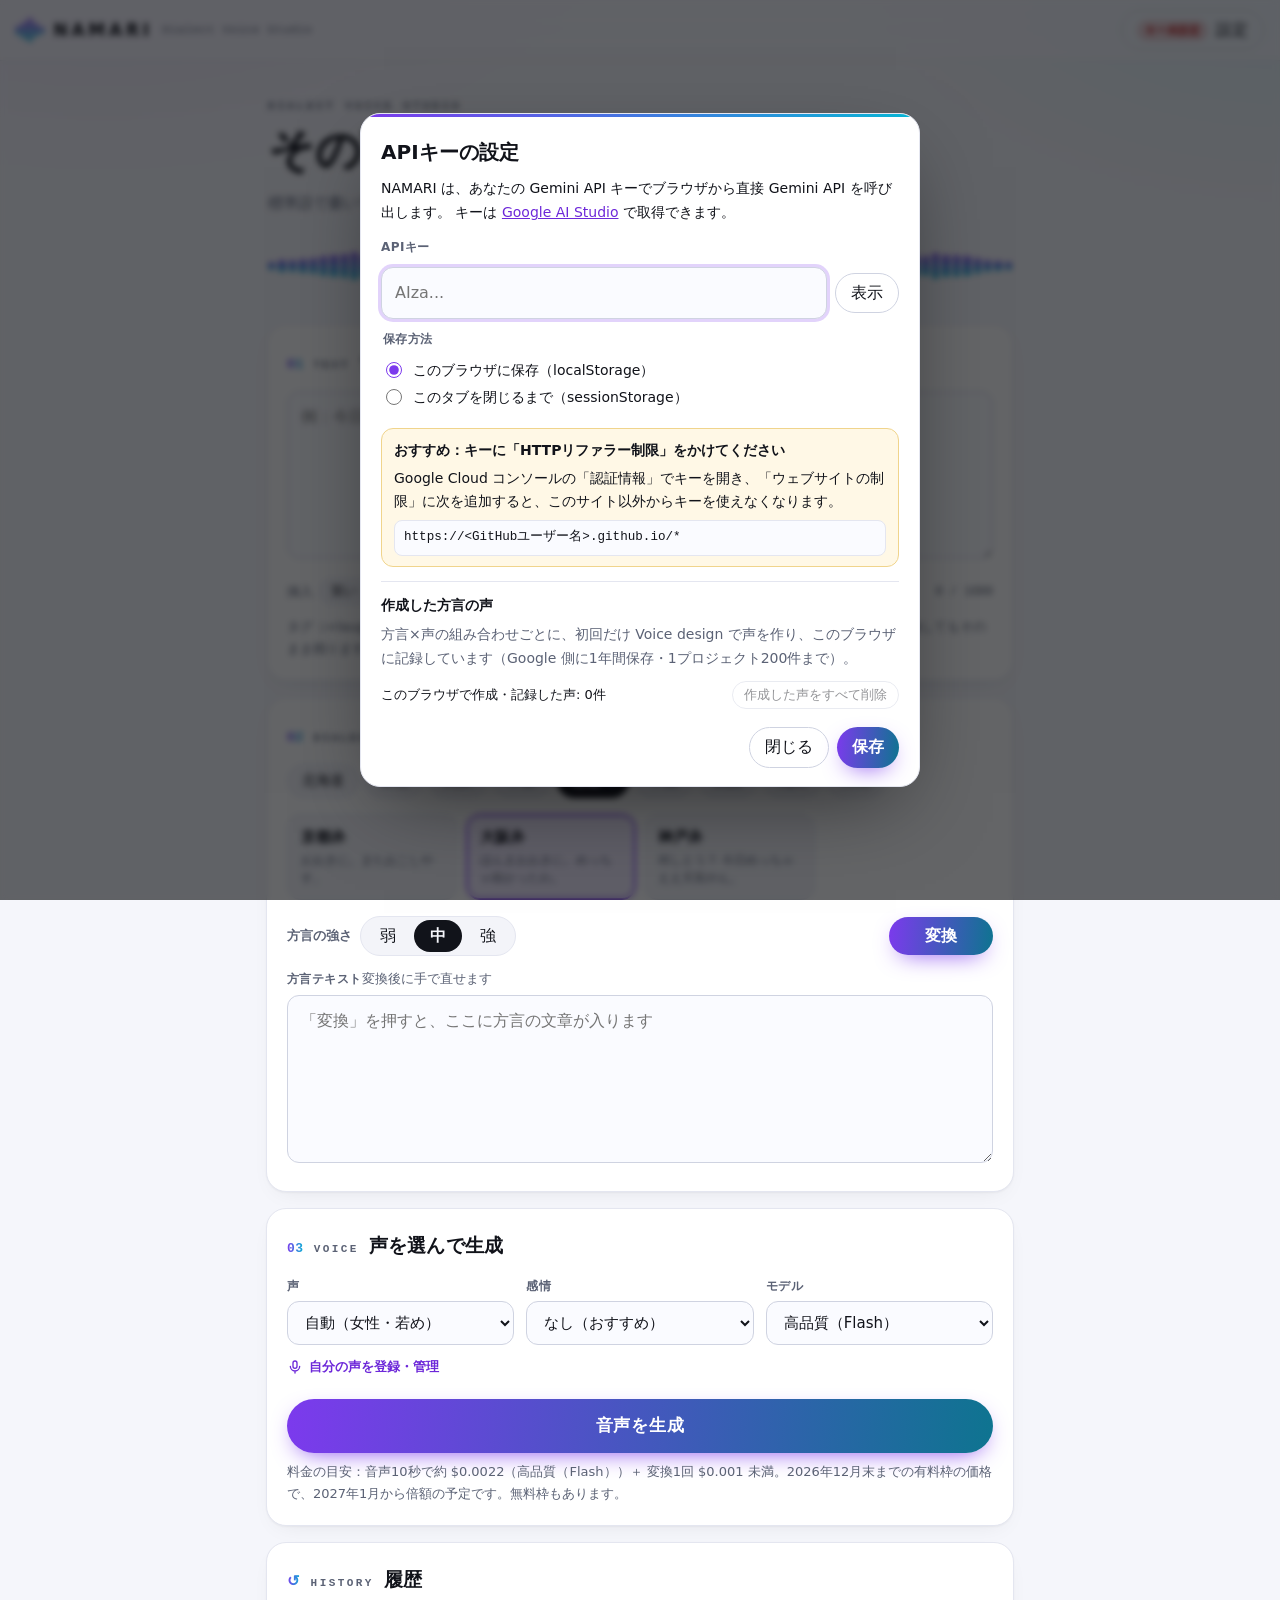
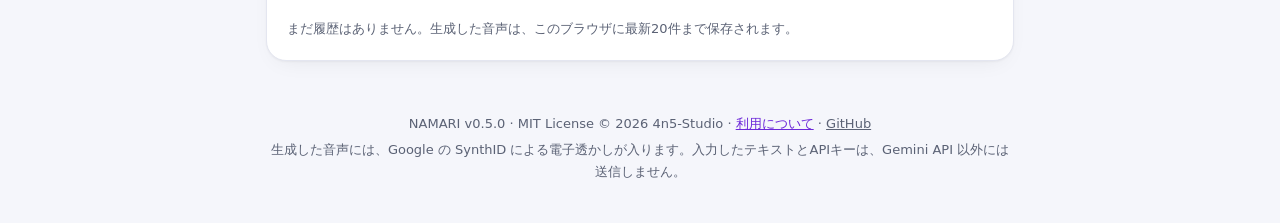
==== commit 1912abe0: "Phase 4: vertical MP4 with captions; 36 inline tags; static hero Vertical video (9:16) - src/07_vide" ====
--- a/index.html
+++ b/index.html
@@ -1,10 +1,10 @@
 <!doctype html>
-<!--! NAMARI v0.4.0 | MIT License | (c) 2026 4n5-Studio | https://github.com/4n5AI/NAMARI -->
+<!--! NAMARI v0.5.0 | MIT License | (c) 2026 4n5-Studio | https://github.com/4n5AI/NAMARI -->
 <html lang="ja">
 <head>
 <meta charset="utf-8">
 <meta name="viewport" content="width=device-width, initial-scale=1, viewport-fit=cover">
-<meta http-equiv="Content-Security-Policy" content="default-src 'none'; script-src 'sha256-04/9io9MC0v145Qa3Qc6sNPk4u8KSLlijhX8Oev4+xs='; style-src 'sha256-HS53duc2UgQvxDOVb/RD93e+1YOggpgDGGSLTR7l0VI='; connect-src https://generativelanguage.googleapis.com; img-src data:; media-src blob:; base-uri 'none'; form-action 'none'; object-src 'none'">
+<meta http-equiv="Content-Security-Policy" content="default-src 'none'; script-src 'sha256-2MgYNG8lJZy5p1vNyVk7iouPtUUVN3s5Y9fPb4AWXMM=' 'sha256-2SIjWFxhkXhat/AEzkIQ0SvjFgsm3I2f70RtM5JO/Co='; style-src 'sha256-QOMUPV50FYWM8EnLX6QPU2cad0js8He+KIdCzrGC8Fw='; connect-src https://generativelanguage.googleapis.com; img-src data:; media-src blob:; base-uri 'none'; form-action 'none'; object-src 'none'">
 <title>NAMARI — 方言ボイス・ジェネレーター</title>
 <meta name="description" content="標準語で書いた文章を、大阪弁・博多弁・津軽弁など20の方言と、あなた自身の声で読み上げるブラウザ完結型ツール。Gemini API を使用。">
 <link rel="canonical" href="https://4n5ai.github.io/NAMARI/">
@@ -123,11 +123,7 @@
 .hero-title { margin: 0; font-size: clamp(28px, 6.4vw, 46px); line-height: 1.22; font-weight: 800; letter-spacing: -0.01em; }
 .lead { margin: 12px 0 0; color: var(--muted); font-size: 15px; }
 .hero-wave { display: flex; align-items: center; gap: 3px; height: 56px; margin: 22px 0 6px; overflow: hidden; }
-.hero-wave span { flex: 1 1 0; min-width: 2px; border-radius: 3px; background: linear-gradient(180deg, var(--g1), var(--g2)); opacity: 0.85; transform-origin: center; animation: breathe 2.8s ease-in-out infinite alternate; }
-.live .hero-wave span { animation-duration: 0.55s; opacity: 1; }
-.live .logo i { animation: breathe 0.5s ease-in-out infinite alternate; }
-.live .logo i:nth-child(2n) { animation-delay: -0.25s; }
-@keyframes breathe { from { transform: scaleY(0.35); } to { transform: scaleY(1); } }
+.hero-wave span { flex: 1 1 0; min-width: 2px; border-radius: 3px; background: linear-gradient(180deg, var(--g1), var(--g2)); opacity: 0.85; }
 @media (prefers-reduced-motion: reduce) { *, *::before { animation: none !important; transition: none !important; scroll-behavior: auto !important; } }
 
 /* ---------- steps ---------- */
@@ -175,6 +171,12 @@
 .tags { display: flex; flex-wrap: wrap; align-items: center; gap: 6px; }
 .tag-buttons { display: flex; flex-wrap: wrap; gap: 6px; }
 .tag-buttons button { padding: 3px 11px; font-size: 13px; background: var(--raised); border-color: var(--line); }
+.more-tags { border-style: dashed; }
+.tag-palette { display: grid; gap: 10px; margin: 4px 0 6px; padding: 12px; border: 1px solid var(--line); border-radius: 14px; background: var(--raised); }
+.tag-group { display: grid; grid-template-columns: 56px minmax(0, 1fr); gap: 8px; align-items: start; }
+.tag-group-label { padding-top: 5px; font: 600 11px/1.4 var(--mono); letter-spacing: 0.08em; color: var(--muted); }
+.tag-chips { display: flex; flex-wrap: wrap; gap: 6px; }
+.tag-chips button { padding: 3px 11px; font-size: 13px; background: var(--panel); border-color: var(--line); }
 .count { font: 12px var(--mono); color: var(--muted); }
 .count.over { color: var(--ng); }
 
@@ -271,6 +273,16 @@
 .mv-item .mv-meta { display: block; font: 12px var(--mono); color: var(--muted); }
 .mv-item .mv-actions { display: flex; gap: 6px; flex: none; }
 
+/* ---------- vertical video ---------- */
+.row-tight { display: inline-flex; flex-wrap: wrap; gap: 8px; }
+.vid-layout { display: grid; grid-template-columns: 216px minmax(0, 1fr); gap: 18px; margin-top: 12px; align-items: start; }
+.vid-preview { width: 216px; height: 384px; border-radius: 14px; border: 1px solid var(--line); background: #000; }
+.vid-options .field-label:first-child { margin-top: 0; }
+.vid-progress { margin-top: 12px; }
+.vid-progress progress { width: 100%; height: 8px; accent-color: var(--g1); }
+.vid-result { display: grid; gap: 10px; margin-top: 12px; }
+.vid-result video { width: 100%; max-height: 420px; border-radius: 12px; background: #000; }
+
 /* ---------- small screens ---------- */
 @media (max-width: 560px) {
   .brand .tag { display: none; }
@@ -282,6 +294,8 @@
   .hist-item, .mv-item { flex-direction: column; align-items: stretch; }
   .hist-actions button, .mv-actions button { flex: 1; }
   .step { padding: 16px; }
+  .vid-layout { grid-template-columns: 1fr; }
+  .vid-preview { width: 180px; height: 320px; margin: 0 auto; display: block; }
 }
 
 </style>
@@ -315,10 +329,12 @@
         <div class="tags" role="group" aria-label="タグを挿入">
           <span class="muted small">挿入</span>
           <span id="tagButtons" class="tag-buttons"></span>
+          <button id="btnMoreTags" type="button" class="small more-tags" aria-expanded="false" aria-controls="tagPalette">その他のタグ</button>
         </div>
         <span id="srcCount" class="count" aria-live="polite">0 / 1000</span>
       </div>
-      <p class="hint">タグ（&lt;laugh&gt; など）は、その位置で笑い・ため息・間・息を入れる合図です。読み上げられません。</p>
+      <div id="tagPalette" class="tag-palette" hidden></div>
+      <p class="hint">タグ（&lt;laugh&gt; など）は、その位置で笑い・息・間などを入れる合図で、読み上げられません。方言に変換してもそのまま残ります。</p>
     </section>
 
     <!-- ================= step 2 ================= -->
@@ -355,7 +371,10 @@
         <canvas id="wave" class="wave" role="slider" tabindex="0" aria-label="再生位置（クリック・左右キーで移動）" aria-valuemin="0"></canvas>
         <audio id="player" controls preload="auto"></audio>
         <div class="row between">
-          <a id="btnDownload" class="button" download>WAVをダウンロード</a>
+          <span class="row-tight">
+            <a id="btnDownload" class="button" download>WAVをダウンロード</a>
+            <button id="btnVideo" type="button" aria-haspopup="dialog"><svg class="ico" viewBox="0 0 24 24" aria-hidden="true"><rect x="6" y="2.5" width="12" height="19" rx="2.5"/><path d="M10.5 9.5v5l4-2.5z"/></svg>縦型動画（MP4）</button>
+          </span>
           <span id="resultMeta" class="muted small"></span>
         </div>
       </div>
@@ -374,7 +393,7 @@
 
   <footer class="foot">
     <p>
-      <span>NAMARI v0.4.0</span> ·
+      <span>NAMARI v0.5.0</span> ·
       <span>MIT License © 2026 4n5-Studio</span> ·
       <button id="btnTerms" type="button" class="link" aria-haspopup="dialog">利用について</button> ·
       <a href="https://github.com/4n5AI/NAMARI" target="_blank" rel="noopener noreferrer">GitHub</a>
@@ -444,6 +463,42 @@
   </div>
 </dialog>
 
+<!-- ================= vertical video (phase 4) ================= -->
+<dialog id="dlgVideo" class="dlg dlg-wide" aria-labelledby="dlgVideoTitle">
+  <div class="dlg-body">
+    <p class="eyebrow">VIDEO</p>
+    <h2 id="dlgVideoTitle">字幕付きの縦型動画（9:16）</h2>
+    <p class="hint">TikTok・Instagram リール・YouTube ショート向けの MP4 を、このブラウザの中で作ります（どこにもアップロードしません）。</p>
+    <p id="vidUnsupported" class="note ng" hidden></p>
+    <div class="vid-layout">
+      <canvas id="vidPreview" class="vid-preview" width="540" height="960" aria-label="動画のプレビュー"></canvas>
+      <div class="vid-options">
+        <label class="field-label">サイズ<select id="vidSize"></select></label>
+        <label class="field-label">背景<select id="vidTheme"><option value="dark">ダーク</option><option value="light">ライト</option></select></label>
+        <fieldset class="radios">
+          <legend class="field-label">表示するもの</legend>
+          <label class="check"><input id="vidCaptions" type="checkbox" checked> 方言の字幕</label>
+          <label class="check"><input id="vidTrans" type="checkbox" checked> 標準語の訳（字幕の下に小さく）</label>
+          <label class="check"><input id="vidLogo" type="checkbox" checked> NAMARI のロゴ</label>
+        </fieldset>
+        <p id="vidTransNote" class="hint"></p>
+        <button id="btnVidExport" type="button" class="primary wide">MP4 を書き出す</button>
+        <div id="vidProgressBox" class="vid-progress" hidden>
+          <progress id="vidProgress" max="1" value="0"></progress>
+          <div class="row between"><span id="vidStatus" class="small muted"></span><button id="btnVidCancel" type="button" class="small">中止</button></div>
+        </div>
+        <p id="vidNote" class="note" aria-live="polite"></p>
+        <div id="vidResult" class="vid-result" hidden>
+          <video id="vidPlayer" controls playsinline></video>
+          <a id="btnVidDownload" class="button primary" download>MP4 をダウンロード</a>
+        </div>
+      </div>
+    </div>
+    <p class="hint">字幕のタイミングは、音声の間（ま）から自動で合わせています。字幕の文字は読み上げた方言テキストです（タグは表示しません）。</p>
+    <div class="dlg-actions"><button id="btnVidClose" type="button" class="ghost">閉じる</button></div>
+  </div>
+</dialog>
+
 <!-- ================= settings ================= -->
 <dialog id="dlgSettings" class="dlg" aria-labelledby="dlgSettingsTitle">
   <div class="dlg-body">
@@ -510,12 +565,1922 @@
     <p class="muted small">金額は100万トークンあたり（米ドル）。音声は1秒＝25トークンで、Flash TTS なら10秒で約 $0.0023 です。2027年1月から倍額の予定です。無料枠もあります。Voice design（声の作成）の料金は公式の料金表に記載がありません。最新の情報は <a href="https://ai.google.dev/gemini-api/docs/pricing" target="_blank" rel="noopener noreferrer">公式の料金ページ</a> を確認してください。</p>
     <h3>自分の声（Voice replication）</h3>
     <p>登録できるのは、あなた自身の声だけです。他人の声を、本人の同意なく複製しないでください。録音した音声は声の登録のために Gemini API にだけ送信し、このブラウザには保存しません（保存するのは声のIDまたはキーだけです）。「Google に保存しない」を選んだ場合のキー（voicekey_...）は、持っている人なら誰でもその声を使えるため、他人に共有しないでください。</p>
+    <h3>縦型動画（MP4）</h3>
+    <p>動画はこのブラウザの中で作ります（WebCodecs）。MP4 の書き出しには <a href="https://github.com/Vanilagy/mp4-muxer" target="_blank" rel="noopener noreferrer">mp4-muxer</a>（MIT License）を使っています。</p>
     <h3>方言について</h3>
     <p>方言への書き換えと発音は AI によるもので、実際の話し方と違う場合があります。「β」の方言は特に不安定です。変換後のテキストは手で直してから読み上げられます。</p>
     <div class="dlg-actions"><button id="btnTermsClose" type="button" class="primary">閉じる</button></div>
   </div>
 </dialog>
 
+<script>
+/*! mp4-muxer v5.2.2 | MIT License | (c) 2023 Vanilagy | see THIRD_PARTY_NOTICES.md */
+"use strict";
+var Mp4Muxer = (() => {
+  var __defProp = Object.defineProperty;
+  var __getOwnPropDesc = Object.getOwnPropertyDescriptor;
+  var __getOwnPropNames = Object.getOwnPropertyNames;
+  var __hasOwnProp = Object.prototype.hasOwnProperty;
+  var __export = (target, all) => {
+    for (var name in all)
+      __defProp(target, name, { get: all[name], enumerable: true });
+  };
+  var __copyProps = (to, from, except, desc) => {
+    if (from && typeof from === "object" || typeof from === "function") {
+      for (let key of __getOwnPropNames(from))
+        if (!__hasOwnProp.call(to, key) && key !== except)
+          __defProp(to, key, { get: () => from[key], enumerable: !(desc = __getOwnPropDesc(from, key)) || desc.enumerable });
+    }
+    return to;
+  };
+  var __toCommonJS = (mod) => __copyProps(__defProp({}, "__esModule", { value: true }), mod);
+  var __accessCheck = (obj, member, msg) => {
+    if (!member.has(obj))
+      throw TypeError("Cannot " + msg);
+  };
+  var __privateGet = (obj, member, getter) => {
+    __accessCheck(obj, member, "read from private field");
+    return getter ? getter.call(obj) : member.get(obj);
+  };
+  var __privateAdd = (obj, member, value) => {
+    if (member.has(obj))
+      throw TypeError("Cannot add the same private member more than once");
+    member instanceof WeakSet ? member.add(obj) : member.set(obj, value);
+  };
+  var __privateSet = (obj, member, value, setter) => {
+    __accessCheck(obj, member, "write to private field");
+    setter ? setter.call(obj, value) : member.set(obj, value);
+    return value;
+  };
+  var __privateWrapper = (obj, member, setter, getter) => ({
+    set _(value) {
+      __privateSet(obj, member, value, setter);
+    },
+    get _() {
+      return __privateGet(obj, member, getter);
+    }
+  });
+  var __privateMethod = (obj, member, method) => {
+    __accessCheck(obj, member, "access private method");
+    return method;
+  };
+
+  // src/index.ts
+  var src_exports = {};
+  __export(src_exports, {
+    ArrayBufferTarget: () => ArrayBufferTarget,
+    FileSystemWritableFileStreamTarget: () => FileSystemWritableFileStreamTarget,
+    Muxer: () => Muxer,
+    StreamTarget: () => StreamTarget
+  });
+
+  // src/misc.ts
+  var bytes = new Uint8Array(8);
+  var view = new DataView(bytes.buffer);
+  var u8 = (value) => {
+    return [(value % 256 + 256) % 256];
+  };
+  var u16 = (value) => {
+    view.setUint16(0, value, false);
+    return [bytes[0], bytes[1]];
+  };
+  var i16 = (value) => {
+    view.setInt16(0, value, false);
+    return [bytes[0], bytes[1]];
+  };
+  var u24 = (value) => {
+    view.setUint32(0, value, false);
+    return [bytes[1], bytes[2], bytes[3]];
+  };
+  var u32 = (value) => {
+    view.setUint32(0, value, false);
+    return [bytes[0], bytes[1], bytes[2], bytes[3]];
+  };
+  var i32 = (value) => {
+    view.setInt32(0, value, false);
+    return [bytes[0], bytes[1], bytes[2], bytes[3]];
+  };
+  var u64 = (value) => {
+    view.setUint32(0, Math.floor(value / 2 ** 32), false);
+    view.setUint32(4, value, false);
+    return [bytes[0], bytes[1], bytes[2], bytes[3], bytes[4], bytes[5], bytes[6], bytes[7]];
+  };
+  var fixed_8_8 = (value) => {
+    view.setInt16(0, 2 ** 8 * value, false);
+    return [bytes[0], bytes[1]];
+  };
+  var fixed_16_16 = (value) => {
+    view.setInt32(0, 2 ** 16 * value, false);
+    return [bytes[0], bytes[1], bytes[2], bytes[3]];
+  };
+  var fixed_2_30 = (value) => {
+    view.setInt32(0, 2 ** 30 * value, false);
+    return [bytes[0], bytes[1], bytes[2], bytes[3]];
+  };
+  var ascii = (text, nullTerminated = false) => {
+    let bytes2 = Array(text.length).fill(null).map((_, i) => text.charCodeAt(i));
+    if (nullTerminated)
+      bytes2.push(0);
+    return bytes2;
+  };
+  var last = (arr) => {
+    return arr && arr[arr.length - 1];
+  };
+  var lastPresentedSample = (samples) => {
+    let result = void 0;
+    for (let sample of samples) {
+      if (!result || sample.presentationTimestamp > result.presentationTimestamp) {
+        result = sample;
+      }
+    }
+    return result;
+  };
+  var intoTimescale = (timeInSeconds, timescale, round = true) => {
+    let value = timeInSeconds * timescale;
+    return round ? Math.round(value) : value;
+  };
+  var rotationMatrix = (rotationInDegrees) => {
+    let theta = rotationInDegrees * (Math.PI / 180);
+    let cosTheta = Math.cos(theta);
+    let sinTheta = Math.sin(theta);
+    return [
+      cosTheta,
+      sinTheta,
+      0,
+      -sinTheta,
+      cosTheta,
+      0,
+      0,
+      0,
+      1
+    ];
+  };
+  var IDENTITY_MATRIX = rotationMatrix(0);
+  var matrixToBytes = (matrix) => {
+    return [
+      fixed_16_16(matrix[0]),
+      fixed_16_16(matrix[1]),
+      fixed_2_30(matrix[2]),
+      fixed_16_16(matrix[3]),
+      fixed_16_16(matrix[4]),
+      fixed_2_30(matrix[5]),
+      fixed_16_16(matrix[6]),
+      fixed_16_16(matrix[7]),
+      fixed_2_30(matrix[8])
+    ];
+  };
+  var deepClone = (x) => {
+    if (!x)
+      return x;
+    if (typeof x !== "object")
+      return x;
+    if (Array.isArray(x))
+      return x.map(deepClone);
+    return Object.fromEntries(Object.entries(x).map(([key, value]) => [key, deepClone(value)]));
+  };
+  var isU32 = (value) => {
+    return value >= 0 && value < 2 ** 32;
+  };
+
+  // src/box.ts
+  var box = (type, contents, children) => ({
+    type,
+    contents: contents && new Uint8Array(contents.flat(10)),
+    children
+  });
+  var fullBox = (type, version, flags, contents, children) => box(
+    type,
+    [u8(version), u24(flags), contents ?? []],
+    children
+  );
+  var ftyp = (details) => {
+    let minorVersion = 512;
+    if (details.fragmented)
+      return box("ftyp", [
+        ascii("iso5"),
+        // Major brand
+        u32(minorVersion),
+        // Minor version
+        // Compatible brands
+        ascii("iso5"),
+        ascii("iso6"),
+        ascii("mp41")
+      ]);
+    return box("ftyp", [
+      ascii("isom"),
+      // Major brand
+      u32(minorVersion),
+      // Minor version
+      // Compatible brands
+      ascii("isom"),
+      details.holdsAvc ? ascii("avc1") : [],
+      ascii("mp41")
+    ]);
+  };
+  var mdat = (reserveLargeSize) => ({ type: "mdat", largeSize: reserveLargeSize });
+  var free = (size) => ({ type: "free", size });
+  var moov = (tracks, creationTime, fragmented = false) => box("moov", null, [
+    mvhd(creationTime, tracks),
+    ...tracks.map((x) => trak(x, creationTime)),
+    fragmented ? mvex(tracks) : null
+  ]);
+  var mvhd = (creationTime, tracks) => {
+    let duration = intoTimescale(Math.max(
+      0,
+      ...tracks.filter((x) => x.samples.length > 0).map((x) => {
+        const lastSample = lastPresentedSample(x.samples);
+        return lastSample.presentationTimestamp + lastSample.duration;
+      })
+    ), GLOBAL_TIMESCALE);
+    let nextTrackId = Math.max(...tracks.map((x) => x.id)) + 1;
+    let needsU64 = !isU32(creationTime) || !isU32(duration);
+    let u32OrU64 = needsU64 ? u64 : u32;
+    return fullBox("mvhd", +needsU64, 0, [
+      u32OrU64(creationTime),
+      // Creation time
+      u32OrU64(creationTime),
+      // Modification time
+      u32(GLOBAL_TIMESCALE),
+      // Timescale
+      u32OrU64(duration),
+      // Duration
+      fixed_16_16(1),
+      // Preferred rate
+      fixed_8_8(1),
+      // Preferred volume
+      Array(10).fill(0),
+      // Reserved
+      matrixToBytes(IDENTITY_MATRIX),
+      // Matrix
+      Array(24).fill(0),
+      // Pre-defined
+      u32(nextTrackId)
+      // Next track ID
+    ]);
+  };
+  var trak = (track, creationTime) => box("trak", null, [
+    tkhd(track, creationTime),
+    mdia(track, creationTime)
+  ]);
+  var tkhd = (track, creationTime) => {
+    let lastSample = lastPresentedSample(track.samples);
+    let durationInGlobalTimescale = intoTimescale(
+      lastSample ? lastSample.presentationTimestamp + lastSample.duration : 0,
+      GLOBAL_TIMESCALE
+    );
+    let needsU64 = !isU32(creationTime) || !isU32(durationInGlobalTimescale);
+    let u32OrU64 = needsU64 ? u64 : u32;
+    let matrix;
+    if (track.info.type === "video") {
+      matrix = typeof track.info.rotation === "number" ? rotationMatrix(track.info.rotation) : track.info.rotation;
+    } else {
+      matrix = IDENTITY_MATRIX;
+    }
+    return fullBox("tkhd", +needsU64, 3, [
+      u32OrU64(creationTime),
+      // Creation time
+      u32OrU64(creationTime),
+      // Modification time
+      u32(track.id),
+      // Track ID
+      u32(0),
+      // Reserved
+      u32OrU64(durationInGlobalTimescale),
+      // Duration
+      Array(8).fill(0),
+      // Reserved
+      u16(0),
+      // Layer
+      u16(0),
+      // Alternate group
+      fixed_8_8(track.info.type === "audio" ? 1 : 0),
+      // Volume
+      u16(0),
+      // Reserved
+      matrixToBytes(matrix),
+      // Matrix
+      fixed_16_16(track.info.type === "video" ? track.info.width : 0),
+      // Track width
+      fixed_16_16(track.info.type === "video" ? track.info.height : 0)
+      // Track height
+    ]);
+  };
+  var mdia = (track, creationTime) => box("mdia", null, [
+    mdhd(track, creationTime),
+    hdlr(track.info.type === "video" ? "vide" : "soun"),
+    minf(track)
+  ]);
+  var mdhd = (track, creationTime) => {
+    let lastSample = lastPresentedSample(track.samples);
+    let localDuration = intoTimescale(
+      lastSample ? lastSample.presentationTimestamp + lastSample.duration : 0,
+      track.timescale
+    );
+    let needsU64 = !isU32(creationTime) || !isU32(localDuration);
+    let u32OrU64 = needsU64 ? u64 : u32;
+    return fullBox("mdhd", +needsU64, 0, [
+      u32OrU64(creationTime),
+      // Creation time
+      u32OrU64(creationTime),
+      // Modification time
+      u32(track.timescale),
+      // Timescale
+      u32OrU64(localDuration),
+      // Duration
+      u16(21956),
+      // Language ("und", undetermined)
+      u16(0)
+      // Quality
+    ]);
+  };
+  var hdlr = (componentSubtype) => fullBox("hdlr", 0, 0, [
+    ascii("mhlr"),
+    // Component type
+    ascii(componentSubtype),
+    // Component subtype
+    u32(0),
+    // Component manufacturer
+    u32(0),
+    // Component flags
+    u32(0),
+    // Component flags mask
+    ascii("mp4-muxer-hdlr", true)
+    // Component name
+  ]);
+  var minf = (track) => box("minf", null, [
+    track.info.type === "video" ? vmhd() : smhd(),
+    dinf(),
+    stbl(track)
+  ]);
+  var vmhd = () => fullBox("vmhd", 0, 1, [
+    u16(0),
+    // Graphics mode
+    u16(0),
+    // Opcolor R
+    u16(0),
+    // Opcolor G
+    u16(0)
+    // Opcolor B
+  ]);
+  var smhd = () => fullBox("smhd", 0, 0, [
+    u16(0),
+    // Balance
+    u16(0)
+    // Reserved
+  ]);
+  var dinf = () => box("dinf", null, [
+    dref()
+  ]);
+  var dref = () => fullBox("dref", 0, 0, [
+    u32(1)
+    // Entry count
+  ], [
+    url()
+  ]);
+  var url = () => fullBox("url ", 0, 1);
+  var stbl = (track) => {
+    const needsCtts = track.compositionTimeOffsetTable.length > 1 || track.compositionTimeOffsetTable.some((x) => x.sampleCompositionTimeOffset !== 0);
+    return box("stbl", null, [
+      stsd(track),
+      stts(track),
+      stss(track),
+      stsc(track),
+      stsz(track),
+      stco(track),
+      needsCtts ? ctts(track) : null
+    ]);
+  };
+  var stsd = (track) => fullBox("stsd", 0, 0, [
+    u32(1)
+    // Entry count
+  ], [
+    track.info.type === "video" ? videoSampleDescription(
+      VIDEO_CODEC_TO_BOX_NAME[track.info.codec],
+      track
+    ) : soundSampleDescription(
+      AUDIO_CODEC_TO_BOX_NAME[track.info.codec],
+      track
+    )
+  ]);
+  var videoSampleDescription = (compressionType, track) => box(compressionType, [
+    Array(6).fill(0),
+    // Reserved
+    u16(1),
+    // Data reference index
+    u16(0),
+    // Pre-defined
+    u16(0),
+    // Reserved
+    Array(12).fill(0),
+    // Pre-defined
+    u16(track.info.width),
+    // Width
+    u16(track.info.height),
+    // Height
+    u32(4718592),
+    // Horizontal resolution
+    u32(4718592),
+    // Vertical resolution
+    u32(0),
+    // Reserved
+    u16(1),
+    // Frame count
+    Array(32).fill(0),
+    // Compressor name
+    u16(24),
+    // Depth
+    i16(65535)
+    // Pre-defined
+  ], [
+    VIDEO_CODEC_TO_CONFIGURATION_BOX[track.info.codec](track),
+    track.info.decoderConfig.colorSpace ? colr(track) : null
+  ]);
+  var COLOR_PRIMARIES_MAP = {
+    "bt709": 1,
+    // ITU-R BT.709
+    "bt470bg": 5,
+    // ITU-R BT.470BG
+    "smpte170m": 6
+    // ITU-R BT.601 525 - SMPTE 170M
+  };
+  var TRANSFER_CHARACTERISTICS_MAP = {
+    "bt709": 1,
+    // ITU-R BT.709
+    "smpte170m": 6,
+    // SMPTE 170M
+    "iec61966-2-1": 13
+    // IEC 61966-2-1
+  };
+  var MATRIX_COEFFICIENTS_MAP = {
+    "rgb": 0,
+    // Identity
+    "bt709": 1,
+    // ITU-R BT.709
+    "bt470bg": 5,
+    // ITU-R BT.470BG
+    "smpte170m": 6
+    // SMPTE 170M
+  };
+  var colr = (track) => box("colr", [
+    ascii("nclx"),
+    // Colour type
+    u16(COLOR_PRIMARIES_MAP[track.info.decoderConfig.colorSpace.primaries]),
+    // Colour primaries
+    u16(TRANSFER_CHARACTERISTICS_MAP[track.info.decoderConfig.colorSpace.transfer]),
+    // Transfer characteristics
+    u16(MATRIX_COEFFICIENTS_MAP[track.info.decoderConfig.colorSpace.matrix]),
+    // Matrix coefficients
+    u8((track.info.decoderConfig.colorSpace.fullRange ? 1 : 0) << 7)
+    // Full range flag
+  ]);
+  var avcC = (track) => track.info.decoderConfig && box("avcC", [
+    // For AVC, description is an AVCDecoderConfigurationRecord, so nothing else to do here
+    ...new Uint8Array(track.info.decoderConfig.description)
+  ]);
+  var hvcC = (track) => track.info.decoderConfig && box("hvcC", [
+    // For HEVC, description is a HEVCDecoderConfigurationRecord, so nothing else to do here
+    ...new Uint8Array(track.info.decoderConfig.description)
+  ]);
+  var vpcC = (track) => {
+    if (!track.info.decoderConfig) {
+      return null;
+    }
+    let decoderConfig = track.info.decoderConfig;
+    if (!decoderConfig.colorSpace) {
+      throw new Error(`'colorSpace' is required in the decoder config for VP9.`);
+    }
+    let parts = decoderConfig.codec.split(".");
+    let profile = Number(parts[1]);
+    let level = Number(parts[2]);
+    let bitDepth = Number(parts[3]);
+    let chromaSubsampling = 0;
+    let thirdByte = (bitDepth << 4) + (chromaSubsampling << 1) + Number(decoderConfig.colorSpace.fullRange);
+    let colourPrimaries = 2;
+    let transferCharacteristics = 2;
+    let matrixCoefficients = 2;
+    return fullBox("vpcC", 1, 0, [
+      u8(profile),
+      // Profile
+      u8(level),
+      // Level
+      u8(thirdByte),
+      // Bit depth, chroma subsampling, full range
+      u8(colourPrimaries),
+      // Colour primaries
+      u8(transferCharacteristics),
+      // Transfer characteristics
+      u8(matrixCoefficients),
+      // Matrix coefficients
+      u16(0)
+      // Codec initialization data size
+    ]);
+  };
+  var av1C = () => {
+    let marker = 1;
+    let version = 1;
+    let firstByte = (marker << 7) + version;
+    return box("av1C", [
+      firstByte,
+      0,
+      0,
+      0
+    ]);
+  };
+  var soundSampleDescription = (compressionType, track) => box(compressionType, [
+    Array(6).fill(0),
+    // Reserved
+    u16(1),
+    // Data reference index
+    u16(0),
+    // Version
+    u16(0),
+    // Revision level
+    u32(0),
+    // Vendor
+    u16(track.info.numberOfChannels),
+    // Number of channels
+    u16(16),
+    // Sample size (bits)
+    u16(0),
+    // Compression ID
+    u16(0),
+    // Packet size
+    fixed_16_16(track.info.sampleRate)
+    // Sample rate
+  ], [
+    AUDIO_CODEC_TO_CONFIGURATION_BOX[track.info.codec](track)
+  ]);
+  var esds = (track) => {
+    let description = new Uint8Array(track.info.decoderConfig.description);
+    return fullBox("esds", 0, 0, [
+      // https://stackoverflow.com/a/54803118
+      u32(58753152),
+      // TAG(3) = Object Descriptor ([2])
+      u8(32 + description.byteLength),
+      // length of this OD (which includes the next 2 tags)
+      u16(1),
+      // ES_ID = 1
+      u8(0),
+      // flags etc = 0
+      u32(75530368),
+      // TAG(4) = ES Descriptor ([2]) embedded in above OD
+      u8(18 + description.byteLength),
+      // length of this ESD
+      u8(64),
+      // MPEG-4 Audio
+      u8(21),
+      // stream type(6bits)=5 audio, flags(2bits)=1
+      u24(0),
+      // 24bit buffer size
+      u32(130071),
+      // max bitrate
+      u32(130071),
+      // avg bitrate
+      u32(92307584),
+      // TAG(5) = ASC ([2],[3]) embedded in above OD
+      u8(description.byteLength),
+      // length
+      ...description,
+      u32(109084800),
+      // TAG(6)
+      u8(1),
+      // length
+      u8(2)
+      // data
+    ]);
+  };
+  var dOps = (track) => {
+    let preskip = 3840;
+    let gain = 0;
+    const description = track.info.decoderConfig?.description;
+    if (description) {
+      if (description.byteLength < 18) {
+        throw new TypeError("Invalid decoder description provided for Opus; must be at least 18 bytes long.");
+      }
+      const view2 = ArrayBuffer.isView(description) ? new DataView(description.buffer, description.byteOffset, description.byteLength) : new DataView(description);
+      preskip = view2.getUint16(10, true);
+      gain = view2.getInt16(14, true);
+    }
+    return box("dOps", [
+      u8(0),
+      // Version
+      u8(track.info.numberOfChannels),
+      // OutputChannelCount
+      u16(preskip),
+      u32(track.info.sampleRate),
+      // InputSampleRate
+      fixed_8_8(gain),
+      // OutputGain
+      u8(0)
+      // ChannelMappingFamily
+    ]);
+  };
+  var stts = (track) => {
+    return fullBox("stts", 0, 0, [
+      u32(track.timeToSampleTable.length),
+      // Number of entries
+      track.timeToSampleTable.map((x) => [
+        // Time-to-sample table
+        u32(x.sampleCount),
+        // Sample count
+        u32(x.sampleDelta)
+        // Sample duration
+      ])
+    ]);
+  };
+  var stss = (track) => {
+    if (track.samples.every((x) => x.type === "key"))
+      return null;
+    let keySamples = [...track.samples.entries()].filter(([, sample]) => sample.type === "key");
+    return fullBox("stss", 0, 0, [
+      u32(keySamples.length),
+      // Number of entries
+      keySamples.map(([index]) => u32(index + 1))
+      // Sync sample table
+    ]);
+  };
+  var stsc = (track) => {
+    return fullBox("stsc", 0, 0, [
+      u32(track.compactlyCodedChunkTable.length),
+      // Number of entries
+      track.compactlyCodedChunkTable.map((x) => [
+        // Sample-to-chunk table
+        u32(x.firstChunk),
+        // First chunk
+        u32(x.samplesPerChunk),
+        // Samples per chunk
+        u32(1)
+        // Sample description index
+      ])
+    ]);
+  };
+  var stsz = (track) => fullBox("stsz", 0, 0, [
+    u32(0),
+    // Sample size (0 means non-constant size)
+    u32(track.samples.length),
+    // Number of entries
+    track.samples.map((x) => u32(x.size))
+    // Sample size table
+  ]);
+  var stco = (track) => {
+    if (track.finalizedChunks.length > 0 && last(track.finalizedChunks).offset >= 2 ** 32) {
+      return fullBox("co64", 0, 0, [
+        u32(track.finalizedChunks.length),
+        // Number of entries
+        track.finalizedChunks.map((x) => u64(x.offset))
+        // Chunk offset table
+      ]);
+    }
+    return fullBox("stco", 0, 0, [
+      u32(track.finalizedChunks.length),
+      // Number of entries
+      track.finalizedChunks.map((x) => u32(x.offset))
+      // Chunk offset table
+    ]);
+  };
+  var ctts = (track) => {
+    return fullBox("ctts", 0, 0, [
+      u32(track.compositionTimeOffsetTable.length),
+      // Number of entries
+      track.compositionTimeOffsetTable.map((x) => [
+        // Time-to-sample table
+        u32(x.sampleCount),
+        // Sample count
+        u32(x.sampleCompositionTimeOffset)
+        // Sample offset
+      ])
+    ]);
+  };
+  var mvex = (tracks) => {
+    return box("mvex", null, tracks.map(trex));
+  };
+  var trex = (track) => {
+    return fullBox("trex", 0, 0, [
+      u32(track.id),
+      // Track ID
+      u32(1),
+      // Default sample description index
+      u32(0),
+      // Default sample duration
+      u32(0),
+      // Default sample size
+      u32(0)
+      // Default sample flags
+    ]);
+  };
+  var moof = (sequenceNumber, tracks) => {
+    return box("moof", null, [
+      mfhd(sequenceNumber),
+      ...tracks.map(traf)
+    ]);
+  };
+  var mfhd = (sequenceNumber) => {
+    return fullBox("mfhd", 0, 0, [
+      u32(sequenceNumber)
+      // Sequence number
+    ]);
+  };
+  var fragmentSampleFlags = (sample) => {
+    let byte1 = 0;
+    let byte2 = 0;
+    let byte3 = 0;
+    let byte4 = 0;
+    let sampleIsDifferenceSample = sample.type === "delta";
+    byte2 |= +sampleIsDifferenceSample;
+    if (sampleIsDifferenceSample) {
+      byte1 |= 1;
+    } else {
+      byte1 |= 2;
+    }
+    return byte1 << 24 | byte2 << 16 | byte3 << 8 | byte4;
+  };
+  var traf = (track) => {
+    return box("traf", null, [
+      tfhd(track),
+      tfdt(track),
+      trun(track)
+    ]);
+  };
+  var tfhd = (track) => {
+    let tfFlags = 0;
+    tfFlags |= 8;
+    tfFlags |= 16;
+    tfFlags |= 32;
+    tfFlags |= 131072;
+    let referenceSample = track.currentChunk.samples[1] ?? track.currentChunk.samples[0];
+    let referenceSampleInfo = {
+      duration: referenceSample.timescaleUnitsToNextSample,
+      size: referenceSample.size,
+      flags: fragmentSampleFlags(referenceSample)
+    };
+    return fullBox("tfhd", 0, tfFlags, [
+      u32(track.id),
+      // Track ID
+      u32(referenceSampleInfo.duration),
+      // Default sample duration
+      u32(referenceSampleInfo.size),
+      // Default sample size
+      u32(referenceSampleInfo.flags)
+      // Default sample flags
+    ]);
+  };
+  var tfdt = (track) => {
+    return fullBox("tfdt", 1, 0, [
+      u64(intoTimescale(track.currentChunk.startTimestamp, track.timescale))
+      // Base Media Decode Time
+    ]);
+  };
+  var trun = (track) => {
+    let allSampleDurations = track.currentChunk.samples.map((x) => x.timescaleUnitsToNextSample);
+    let allSampleSizes = track.currentChunk.samples.map((x) => x.size);
+    let allSampleFlags = track.currentChunk.samples.map(fragmentSampleFlags);
+    let allSampleCompositionTimeOffsets = track.currentChunk.samples.map((x) => intoTimescale(x.presentationTimestamp - x.decodeTimestamp, track.timescale));
+    let uniqueSampleDurations = new Set(allSampleDurations);
+    let uniqueSampleSizes = new Set(allSampleSizes);
+    let uniqueSampleFlags = new Set(allSampleFlags);
+    let uniqueSampleCompositionTimeOffsets = new Set(allSampleCompositionTimeOffsets);
+    let firstSampleFlagsPresent = uniqueSampleFlags.size === 2 && allSampleFlags[0] !== allSampleFlags[1];
+    let sampleDurationPresent = uniqueSampleDurations.size > 1;
+    let sampleSizePresent = uniqueSampleSizes.size > 1;
+    let sampleFlagsPresent = !firstSampleFlagsPresent && uniqueSampleFlags.size > 1;
+    let sampleCompositionTimeOffsetsPresent = uniqueSampleCompositionTimeOffsets.size > 1 || [...uniqueSampleCompositionTimeOffsets].some((x) => x !== 0);
+    let flags = 0;
+    flags |= 1;
+    flags |= 4 * +firstSampleFlagsPresent;
+    flags |= 256 * +sampleDurationPresent;
+    flags |= 512 * +sampleSizePresent;
+    flags |= 1024 * +sampleFlagsPresent;
+    flags |= 2048 * +sampleCompositionTimeOffsetsPresent;
+    return fullBox("trun", 1, flags, [
+      u32(track.currentChunk.samples.length),
+      // Sample count
+      u32(track.currentChunk.offset - track.currentChunk.moofOffset || 0),
+      // Data offset
+      firstSampleFlagsPresent ? u32(allSampleFlags[0]) : [],
+      track.currentChunk.samples.map((_, i) => [
+        sampleDurationPresent ? u32(allSampleDurations[i]) : [],
+        // Sample duration
+        sampleSizePresent ? u32(allSampleSizes[i]) : [],
+        // Sample size
+        sampleFlagsPresent ? u32(allSampleFlags[i]) : [],
+        // Sample flags
+        // Sample composition time offsets
+        sampleCompositionTimeOffsetsPresent ? i32(allSampleCompositionTimeOffsets[i]) : []
+      ])
+    ]);
+  };
+  var mfra = (tracks) => {
+    return box("mfra", null, [
+      ...tracks.map(tfra),
+      mfro()
+    ]);
+  };
+  var tfra = (track, trackIndex) => {
+    let version = 1;
+    return fullBox("tfra", version, 0, [
+      u32(track.id),
+      // Track ID
+      u32(63),
+      // This specifies that traf number, trun number and sample number are 32-bit ints
+      u32(track.finalizedChunks.length),
+      // Number of entries
+      track.finalizedChunks.map((chunk) => [
+        u64(intoTimescale(chunk.startTimestamp, track.timescale)),
+        // Time
+        u64(chunk.moofOffset),
+        // moof offset
+        u32(trackIndex + 1),
+        // traf number
+        u32(1),
+        // trun number
+        u32(1)
+        // Sample number
+      ])
+    ]);
+  };
+  var mfro = () => {
+    return fullBox("mfro", 0, 0, [
+      // This value needs to be overwritten manually from the outside, where the actual size of the enclosing mfra box
+      // is known
+      u32(0)
+      // Size
+    ]);
+  };
+  var VIDEO_CODEC_TO_BOX_NAME = {
+    "avc": "avc1",
+    "hevc": "hvc1",
+    "vp9": "vp09",
+    "av1": "av01"
+  };
+  var VIDEO_CODEC_TO_CONFIGURATION_BOX = {
+    "avc": avcC,
+    "hevc": hvcC,
+    "vp9": vpcC,
+    "av1": av1C
+  };
+  var AUDIO_CODEC_TO_BOX_NAME = {
+    "aac": "mp4a",
+    "opus": "Opus"
+  };
+  var AUDIO_CODEC_TO_CONFIGURATION_BOX = {
+    "aac": esds,
+    "opus": dOps
+  };
+
+  // src/target.ts
+  var isTarget = Symbol("isTarget");
+  var Target = class {
+  };
+  isTarget;
+  var ArrayBufferTarget = class extends Target {
+    constructor() {
+      super(...arguments);
+      this.buffer = null;
+    }
+  };
+  var StreamTarget = class extends Target {
+    constructor(options) {
+      super();
+      this.options = options;
+      if (typeof options !== "object") {
+        throw new TypeError("StreamTarget requires an options object to be passed to its constructor.");
+      }
+      if (options.onData) {
+        if (typeof options.onData !== "function") {
+          throw new TypeError("options.onData, when provided, must be a function.");
+        }
+        if (options.onData.length < 2) {
+          throw new TypeError(
+            "options.onData, when provided, must be a function that takes in at least two arguments (data and position). Ignoring the position argument, which specifies the byte offset at which the data is to be written, can lead to broken outputs."
+          );
+        }
+      }
+      if (options.chunked !== void 0 && typeof options.chunked !== "boolean") {
+        throw new TypeError("options.chunked, when provided, must be a boolean.");
+      }
+      if (options.chunkSize !== void 0 && (!Number.isInteger(options.chunkSize) || options.chunkSize < 1024)) {
+        throw new TypeError("options.chunkSize, when provided, must be an integer and not smaller than 1024.");
+      }
+    }
+  };
+  var FileSystemWritableFileStreamTarget = class extends Target {
+    constructor(stream, options) {
+      super();
+      this.stream = stream;
+      this.options = options;
+      if (!(stream instanceof FileSystemWritableFileStream)) {
+        throw new TypeError("FileSystemWritableFileStreamTarget requires a FileSystemWritableFileStream instance.");
+      }
+      if (options !== void 0 && typeof options !== "object") {
+        throw new TypeError("FileSystemWritableFileStreamTarget's options, when provided, must be an object.");
+      }
+      if (options) {
+        if (options.chunkSize !== void 0 && (!Number.isInteger(options.chunkSize) || options.chunkSize <= 0)) {
+          throw new TypeError("options.chunkSize, when provided, must be a positive integer");
+        }
+      }
+    }
+  };
+
+  // src/writer.ts
+  var _helper, _helperView;
+  var Writer = class {
+    constructor() {
+      this.pos = 0;
+      __privateAdd(this, _helper, new Uint8Array(8));
+      __privateAdd(this, _helperView, new DataView(__privateGet(this, _helper).buffer));
+      /**
+       * Stores the position from the start of the file to where boxes elements have been written. This is used to
+       * rewrite/edit elements that were already added before, and to measure sizes of things.
+       */
+      this.offsets = /* @__PURE__ */ new WeakMap();
+    }
+    /** Sets the current position for future writes to a new one. */
+    seek(newPos) {
+      this.pos = newPos;
+    }
+    writeU32(value) {
+      __privateGet(this, _helperView).setUint32(0, value, false);
+      this.write(__privateGet(this, _helper).subarray(0, 4));
+    }
+    writeU64(value) {
+      __privateGet(this, _helperView).setUint32(0, Math.floor(value / 2 ** 32), false);
+      __privateGet(this, _helperView).setUint32(4, value, false);
+      this.write(__privateGet(this, _helper).subarray(0, 8));
+    }
+    writeAscii(text) {
+      for (let i = 0; i < text.length; i++) {
+        __privateGet(this, _helperView).setUint8(i % 8, text.charCodeAt(i));
+        if (i % 8 === 7)
+          this.write(__privateGet(this, _helper));
+      }
+      if (text.length % 8 !== 0) {
+        this.write(__privateGet(this, _helper).subarray(0, text.length % 8));
+      }
+    }
+    writeBox(box2) {
+      this.offsets.set(box2, this.pos);
+      if (box2.contents && !box2.children) {
+        this.writeBoxHeader(box2, box2.size ?? box2.contents.byteLength + 8);
+        this.write(box2.contents);
+      } else {
+        let startPos = this.pos;
+        this.writeBoxHeader(box2, 0);
+        if (box2.contents)
+          this.write(box2.contents);
+        if (box2.children) {
+          for (let child of box2.children)
+            if (child)
+              this.writeBox(child);
+        }
+        let endPos = this.pos;
+        let size = box2.size ?? endPos - startPos;
+        this.seek(startPos);
+        this.writeBoxHeader(box2, size);
+        this.seek(endPos);
+      }
+    }
+    writeBoxHeader(box2, size) {
+      this.writeU32(box2.largeSize ? 1 : size);
+      this.writeAscii(box2.type);
+      if (box2.largeSize)
+        this.writeU64(size);
+    }
+    measureBoxHeader(box2) {
+      return 8 + (box2.largeSize ? 8 : 0);
+    }
+    patchBox(box2) {
+      let endPos = this.pos;
+      this.seek(this.offsets.get(box2));
+      this.writeBox(box2);
+      this.seek(endPos);
+    }
+    measureBox(box2) {
+      if (box2.contents && !box2.children) {
+        let headerSize = this.measureBoxHeader(box2);
+        return headerSize + box2.contents.byteLength;
+      } else {
+        let result = this.measureBoxHeader(box2);
+        if (box2.contents)
+          result += box2.contents.byteLength;
+        if (box2.children) {
+          for (let child of box2.children)
+            if (child)
+              result += this.measureBox(child);
+        }
+        return result;
+      }
+    }
+  };
+  _helper = new WeakMap();
+  _helperView = new WeakMap();
+  var _target, _buffer, _bytes, _maxPos, _ensureSize, ensureSize_fn;
+  var ArrayBufferTargetWriter = class extends Writer {
+    constructor(target) {
+      super();
+      __privateAdd(this, _ensureSize);
+      __privateAdd(this, _target, void 0);
+      __privateAdd(this, _buffer, new ArrayBuffer(2 ** 16));
+      __privateAdd(this, _bytes, new Uint8Array(__privateGet(this, _buffer)));
+      __privateAdd(this, _maxPos, 0);
+      __privateSet(this, _target, target);
+    }
+    write(data) {
+      __privateMethod(this, _ensureSize, ensureSize_fn).call(this, this.pos + data.byteLength);
+      __privateGet(this, _bytes).set(data, this.pos);
+      this.pos += data.byteLength;
+      __privateSet(this, _maxPos, Math.max(__privateGet(this, _maxPos), this.pos));
+    }
+    finalize() {
+      __privateMethod(this, _ensureSize, ensureSize_fn).call(this, this.pos);
+      __privateGet(this, _target).buffer = __privateGet(this, _buffer).slice(0, Math.max(__privateGet(this, _maxPos), this.pos));
+    }
+  };
+  _target = new WeakMap();
+  _buffer = new WeakMap();
+  _bytes = new WeakMap();
+  _maxPos = new WeakMap();
+  _ensureSize = new WeakSet();
+  ensureSize_fn = function(size) {
+    let newLength = __privateGet(this, _buffer).byteLength;
+    while (newLength < size)
+      newLength *= 2;
+    if (newLength === __privateGet(this, _buffer).byteLength)
+      return;
+    let newBuffer = new ArrayBuffer(newLength);
+    let newBytes = new Uint8Array(newBuffer);
+    newBytes.set(__privateGet(this, _bytes), 0);
+    __privateSet(this, _buffer, newBuffer);
+    __privateSet(this, _bytes, newBytes);
+  };
+  var DEFAULT_CHUNK_SIZE = 2 ** 24;
+  var MAX_CHUNKS_AT_ONCE = 2;
+  var _target2, _sections, _chunked, _chunkSize, _chunks, _writeDataIntoChunks, writeDataIntoChunks_fn, _insertSectionIntoChunk, insertSectionIntoChunk_fn, _createChunk, createChunk_fn, _flushChunks, flushChunks_fn;
+  var StreamTargetWriter = class extends Writer {
+    constructor(target) {
+      super();
+      __privateAdd(this, _writeDataIntoChunks);
+      __privateAdd(this, _insertSectionIntoChunk);
+      __privateAdd(this, _createChunk);
+      __privateAdd(this, _flushChunks);
+      __privateAdd(this, _target2, void 0);
+      __privateAdd(this, _sections, []);
+      __privateAdd(this, _chunked, void 0);
+      __privateAdd(this, _chunkSize, void 0);
+      /**
+       * The data is divided up into fixed-size chunks, whose contents are first filled in RAM and then flushed out.
+       * A chunk is flushed if all of its contents have been written.
+       */
+      __privateAdd(this, _chunks, []);
+      __privateSet(this, _target2, target);
+      __privateSet(this, _chunked, target.options?.chunked ?? false);
+      __privateSet(this, _chunkSize, target.options?.chunkSize ?? DEFAULT_CHUNK_SIZE);
+    }
+    write(data) {
+      __privateGet(this, _sections).push({
+        data: data.slice(),
+        start: this.pos
+      });
+      this.pos += data.byteLength;
+    }
+    flush() {
+      if (__privateGet(this, _sections).length === 0)
+        return;
+      let chunks = [];
+      let sorted = [...__privateGet(this, _sections)].sort((a, b) => a.start - b.start);
+      chunks.push({
+        start: sorted[0].start,
+        size: sorted[0].data.byteLength
+      });
+      for (let i = 1; i < sorted.length; i++) {
+        let lastChunk = chunks[chunks.length - 1];
+        let section = sorted[i];
+        if (section.start <= lastChunk.start + lastChunk.size) {
+          lastChunk.size = Math.max(lastChunk.size, section.start + section.data.byteLength - lastChunk.start);
+        } else {
+          chunks.push({
+            start: section.start,
+            size: section.data.byteLength
+          });
+        }
+      }
+      for (let chunk of chunks) {
+        chunk.data = new Uint8Array(chunk.size);
+        for (let section of __privateGet(this, _sections)) {
+          if (chunk.start <= section.start && section.start < chunk.start + chunk.size) {
+            chunk.data.set(section.data, section.start - chunk.start);
+          }
+        }
+        if (__privateGet(this, _chunked)) {
+          __privateMethod(this, _writeDataIntoChunks, writeDataIntoChunks_fn).call(this, chunk.data, chunk.start);
+          __privateMethod(this, _flushChunks, flushChunks_fn).call(this);
+        } else {
+          __privateGet(this, _target2).options.onData?.(chunk.data, chunk.start);
+        }
+      }
+      __privateGet(this, _sections).length = 0;
+    }
+    finalize() {
+      if (__privateGet(this, _chunked)) {
+        __privateMethod(this, _flushChunks, flushChunks_fn).call(this, true);
+      }
+    }
+  };
+  _target2 = new WeakMap();
+  _sections = new WeakMap();
+  _chunked = new WeakMap();
+  _chunkSize = new WeakMap();
+  _chunks = new WeakMap();
+  _writeDataIntoChunks = new WeakSet();
+  writeDataIntoChunks_fn = function(data, position) {
+    let chunkIndex = __privateGet(this, _chunks).findIndex((x) => x.start <= position && position < x.start + __privateGet(this, _chunkSize));
+    if (chunkIndex === -1)
+      chunkIndex = __privateMethod(this, _createChunk, createChunk_fn).call(this, position);
+    let chunk = __privateGet(this, _chunks)[chunkIndex];
+    let relativePosition = position - chunk.start;
+    let toWrite = data.subarray(0, Math.min(__privateGet(this, _chunkSize) - relativePosition, data.byteLength));
+    chunk.data.set(toWrite, relativePosition);
+    let section = {
+      start: relativePosition,
+      end: relativePosition + toWrite.byteLength
+    };
+    __privateMethod(this, _insertSectionIntoChunk, insertSectionIntoChunk_fn).call(this, chunk, section);
+    if (chunk.written[0].start === 0 && chunk.written[0].end === __privateGet(this, _chunkSize)) {
+      chunk.shouldFlush = true;
+    }
+    if (__privateGet(this, _chunks).length > MAX_CHUNKS_AT_ONCE) {
+      for (let i = 0; i < __privateGet(this, _chunks).length - 1; i++) {
+        __privateGet(this, _chunks)[i].shouldFlush = true;
+      }
+      __privateMethod(this, _flushChunks, flushChunks_fn).call(this);
+    }
+    if (toWrite.byteLength < data.byteLength) {
+      __privateMethod(this, _writeDataIntoChunks, writeDataIntoChunks_fn).call(this, data.subarray(toWrite.byteLength), position + toWrite.byteLength);
+    }
+  };
+  _insertSectionIntoChunk = new WeakSet();
+  insertSectionIntoChunk_fn = function(chunk, section) {
+    let low = 0;
+    let high = chunk.written.length - 1;
+    let index = -1;
+    while (low <= high) {
+      let mid = Math.floor(low + (high - low + 1) / 2);
+      if (chunk.written[mid].start <= section.start) {
+        low = mid + 1;
+        index = mid;
+      } else {
+        high = mid - 1;
+      }
+    }
+    chunk.written.splice(index + 1, 0, section);
+    if (index === -1 || chunk.written[index].end < section.start)
+      index++;
+    while (index < chunk.written.length - 1 && chunk.written[index].end >= chunk.written[index + 1].start) {
+      chunk.written[index].end = Math.max(chunk.written[index].end, chunk.written[index + 1].end);
+      chunk.written.splice(index + 1, 1);
+    }
+  };
+  _createChunk = new WeakSet();
+  createChunk_fn = function(includesPosition) {
+    let start = Math.floor(includesPosition / __privateGet(this, _chunkSize)) * __privateGet(this, _chunkSize);
+    let chunk = {
+      start,
+      data: new Uint8Array(__privateGet(this, _chunkSize)),
+      written: [],
+      shouldFlush: false
+    };
+    __privateGet(this, _chunks).push(chunk);
+    __privateGet(this, _chunks).sort((a, b) => a.start - b.start);
+    return __privateGet(this, _chunks).indexOf(chunk);
+  };
+  _flushChunks = new WeakSet();
+  flushChunks_fn = function(force = false) {
+    for (let i = 0; i < __privateGet(this, _chunks).length; i++) {
+      let chunk = __privateGet(this, _chunks)[i];
+      if (!chunk.shouldFlush && !force)
+        continue;
+      for (let section of chunk.written) {
+        __privateGet(this, _target2).options.onData?.(
+          chunk.data.subarray(section.start, section.end),
+          chunk.start + section.start
+        );
+      }
+      __privateGet(this, _chunks).splice(i--, 1);
+    }
+  };
+  var FileSystemWritableFileStreamTargetWriter = class extends StreamTargetWriter {
+    constructor(target) {
+      super(new StreamTarget({
+        onData: (data, position) => target.stream.write({
+          type: "write",
+          data,
+          position
+        }),
+        chunked: true,
+        chunkSize: target.options?.chunkSize
+      }));
+    }
+  };
+
+  // src/muxer.ts
+  var GLOBAL_TIMESCALE = 1e3;
+  var SUPPORTED_VIDEO_CODECS = ["avc", "hevc", "vp9", "av1"];
+  var SUPPORTED_AUDIO_CODECS = ["aac", "opus"];
+  var TIMESTAMP_OFFSET = 2082844800;
+  var FIRST_TIMESTAMP_BEHAVIORS = ["strict", "offset", "cross-track-offset"];
+  var _options, _writer, _ftypSize, _mdat, _videoTrack, _audioTrack, _creationTime, _finalizedChunks, _nextFragmentNumber, _videoSampleQueue, _audioSampleQueue, _finalized, _validateOptions, validateOptions_fn, _writeHeader, writeHeader_fn, _computeMoovSizeUpperBound, computeMoovSizeUpperBound_fn, _prepareTracks, prepareTracks_fn, _generateMpeg4AudioSpecificConfig, generateMpeg4AudioSpecificConfig_fn, _createSampleForTrack, createSampleForTrack_fn, _addSampleToTrack, addSampleToTrack_fn, _validateTimestamp, validateTimestamp_fn, _finalizeCurrentChunk, finalizeCurrentChunk_fn, _finalizeFragment, finalizeFragment_fn, _maybeFlushStreamingTargetWriter, maybeFlushStreamingTargetWriter_fn, _ensureNotFinalized, ensureNotFinalized_fn;
+  var Muxer = class {
+    constructor(options) {
+      __privateAdd(this, _validateOptions);
+      __privateAdd(this, _writeHeader);
+      __privateAdd(this, _computeMoovSizeUpperBound);
+      __privateAdd(this, _prepareTracks);
+      // https://wiki.multimedia.cx/index.php/MPEG-4_Audio
+      __privateAdd(this, _generateMpeg4AudioSpecificConfig);
+      __privateAdd(this, _createSampleForTrack);
+      __privateAdd(this, _addSampleToTrack);
+      __privateAdd(this, _validateTimestamp);
+      __privateAdd(this, _finalizeCurrentChunk);
+      __privateAdd(this, _finalizeFragment);
+      __privateAdd(this, _maybeFlushStreamingTargetWriter);
+      __privateAdd(this, _ensureNotFinalized);
+      __privateAdd(this, _options, void 0);
+      __privateAdd(this, _writer, void 0);
+      __privateAdd(this, _ftypSize, void 0);
+      __privateAdd(this, _mdat, void 0);
+      __privateAdd(this, _videoTrack, null);
+      __privateAdd(this, _audioTrack, null);
+      __privateAdd(this, _creationTime, Math.floor(Date.now() / 1e3) + TIMESTAMP_OFFSET);
+      __privateAdd(this, _finalizedChunks, []);
+      // Fields for fragmented MP4:
+      __privateAdd(this, _nextFragmentNumber, 1);
+      __privateAdd(this, _videoSampleQueue, []);
+      __privateAdd(this, _audioSampleQueue, []);
+      __privateAdd(this, _finalized, false);
+      __privateMethod(this, _validateOptions, validateOptions_fn).call(this, options);
+      options.video = deepClone(options.video);
+      options.audio = deepClone(options.audio);
+      options.fastStart = deepClone(options.fastStart);
+      this.target = options.target;
+      __privateSet(this, _options, {
+        firstTimestampBehavior: "strict",
+        ...options
+      });
+      if (options.target instanceof ArrayBufferTarget) {
+        __privateSet(this, _writer, new ArrayBufferTargetWriter(options.target));
+      } else if (options.target instanceof StreamTarget) {
+        __privateSet(this, _writer, new StreamTargetWriter(options.target));
+      } else if (options.target instanceof FileSystemWritableFileStreamTarget) {
+        __privateSet(this, _writer, new FileSystemWritableFileStreamTargetWriter(options.target));
+      } else {
+        throw new Error(`Invalid target: ${options.target}`);
+      }
+      __privateMethod(this, _prepareTracks, prepareTracks_fn).call(this);
+      __privateMethod(this, _writeHeader, writeHeader_fn).call(this);
+    }
+    addVideoChunk(sample, meta, timestamp, compositionTimeOffset) {
+      if (!(sample instanceof EncodedVideoChunk)) {
+        throw new TypeError("addVideoChunk's first argument (sample) must be of type EncodedVideoChunk.");
+      }
+      if (meta && typeof meta !== "object") {
+        throw new TypeError("addVideoChunk's second argument (meta), when provided, must be an object.");
+      }
+      if (timestamp !== void 0 && (!Number.isFinite(timestamp) || timestamp < 0)) {
+        throw new TypeError(
+          "addVideoChunk's third argument (timestamp), when provided, must be a non-negative real number."
+        );
+      }
+      if (compositionTimeOffset !== void 0 && !Number.isFinite(compositionTimeOffset)) {
+        throw new TypeError(
+          "addVideoChunk's fourth argument (compositionTimeOffset), when provided, must be a real number."
+        );
+      }
+      let data = new Uint8Array(sample.byteLength);
+      sample.copyTo(data);
+      this.addVideoChunkRaw(
+        data,
+        sample.type,
+        timestamp ?? sample.timestamp,
+        sample.duration,
+        meta,
+        compositionTimeOffset
+      );
+    }
+    addVideoChunkRaw(data, type, timestamp, duration, meta, compositionTimeOffset) {
+      if (!(data instanceof Uint8Array)) {
+        throw new TypeError("addVideoChunkRaw's first argument (data) must be an instance of Uint8Array.");
+      }
+      if (type !== "key" && type !== "delta") {
+        throw new TypeError("addVideoChunkRaw's second argument (type) must be either 'key' or 'delta'.");
+      }
+      if (!Number.isFinite(timestamp) || timestamp < 0) {
+        throw new TypeError("addVideoChunkRaw's third argument (timestamp) must be a non-negative real number.");
+      }
+      if (!Number.isFinite(duration) || duration < 0) {
+        throw new TypeError("addVideoChunkRaw's fourth argument (duration) must be a non-negative real number.");
+      }
+      if (meta && typeof meta !== "object") {
+        throw new TypeError("addVideoChunkRaw's fifth argument (meta), when provided, must be an object.");
+      }
+      if (compositionTimeOffset !== void 0 && !Number.isFinite(compositionTimeOffset)) {
+        throw new TypeError(
+          "addVideoChunkRaw's sixth argument (compositionTimeOffset), when provided, must be a real number."
+        );
+      }
+      __privateMethod(this, _ensureNotFinalized, ensureNotFinalized_fn).call(this);
+      if (!__privateGet(this, _options).video)
+        throw new Error("No video track declared.");
+      if (typeof __privateGet(this, _options).fastStart === "object" && __privateGet(this, _videoTrack).samples.length === __privateGet(this, _options).fastStart.expectedVideoChunks) {
+        throw new Error(`Cannot add more video chunks than specified in 'fastStart' (${__privateGet(this, _options).fastStart.expectedVideoChunks}).`);
+      }
+      let videoSample = __privateMethod(this, _createSampleForTrack, createSampleForTrack_fn).call(this, __privateGet(this, _videoTrack), data, type, timestamp, duration, meta, compositionTimeOffset);
+      if (__privateGet(this, _options).fastStart === "fragmented" && __privateGet(this, _audioTrack)) {
+        while (__privateGet(this, _audioSampleQueue).length > 0 && __privateGet(this, _audioSampleQueue)[0].decodeTimestamp <= videoSample.decodeTimestamp) {
+          let audioSample = __privateGet(this, _audioSampleQueue).shift();
+          __privateMethod(this, _addSampleToTrack, addSampleToTrack_fn).call(this, __privateGet(this, _audioTrack), audioSample);
+        }
+        if (videoSample.decodeTimestamp <= __privateGet(this, _audioTrack).lastDecodeTimestamp) {
+          __privateMethod(this, _addSampleToTrack, addSampleToTrack_fn).call(this, __privateGet(this, _videoTrack), videoSample);
+        } else {
+          __privateGet(this, _videoSampleQueue).push(videoSample);
+        }
+      } else {
+        __privateMethod(this, _addSampleToTrack, addSampleToTrack_fn).call(this, __privateGet(this, _videoTrack), videoSample);
+      }
+    }
+    addAudioChunk(sample, meta, timestamp) {
+      if (!(sample instanceof EncodedAudioChunk)) {
+        throw new TypeError("addAudioChunk's first argument (sample) must be of type EncodedAudioChunk.");
+      }
+      if (meta && typeof meta !== "object") {
+        throw new TypeError("addAudioChunk's second argument (meta), when provided, must be an object.");
+      }
+      if (timestamp !== void 0 && (!Number.isFinite(timestamp) || timestamp < 0)) {
+        throw new TypeError(
+          "addAudioChunk's third argument (timestamp), when provided, must be a non-negative real number."
+        );
+      }
+      let data = new Uint8Array(sample.byteLength);
+      sample.copyTo(data);
+      this.addAudioChunkRaw(data, sample.type, timestamp ?? sample.timestamp, sample.duration, meta);
+    }
+    addAudioChunkRaw(data, type, timestamp, duration, meta) {
+      if (!(data instanceof Uint8Array)) {
+        throw new TypeError("addAudioChunkRaw's first argument (data) must be an instance of Uint8Array.");
+      }
+      if (type !== "key" && type !== "delta") {
+        throw new TypeError("addAudioChunkRaw's second argument (type) must be either 'key' or 'delta'.");
+      }
+      if (!Number.isFinite(timestamp) || timestamp < 0) {
+        throw new TypeError("addAudioChunkRaw's third argument (timestamp) must be a non-negative real number.");
+      }
+      if (!Number.isFinite(duration) || duration < 0) {
+        throw new TypeError("addAudioChunkRaw's fourth argument (duration) must be a non-negative real number.");
+      }
+      if (meta && typeof meta !== "object") {
+        throw new TypeError("addAudioChunkRaw's fifth argument (meta), when provided, must be an object.");
+      }
+      __privateMethod(this, _ensureNotFinalized, ensureNotFinalized_fn).call(this);
+      if (!__privateGet(this, _options).audio)
+        throw new Error("No audio track declared.");
+      if (typeof __privateGet(this, _options).fastStart === "object" && __privateGet(this, _audioTrack).samples.length === __privateGet(this, _options).fastStart.expectedAudioChunks) {
+        throw new Error(`Cannot add more audio chunks than specified in 'fastStart' (${__privateGet(this, _options).fastStart.expectedAudioChunks}).`);
+      }
+      let audioSample = __privateMethod(this, _createSampleForTrack, createSampleForTrack_fn).call(this, __privateGet(this, _audioTrack), data, type, timestamp, duration, meta);
+      if (__privateGet(this, _options).fastStart === "fragmented" && __privateGet(this, _videoTrack)) {
+        while (__privateGet(this, _videoSampleQueue).length > 0 && __privateGet(this, _videoSampleQueue)[0].decodeTimestamp <= audioSample.decodeTimestamp) {
+          let videoSample = __privateGet(this, _videoSampleQueue).shift();
+          __privateMethod(this, _addSampleToTrack, addSampleToTrack_fn).call(this, __privateGet(this, _videoTrack), videoSample);
+        }
+        if (audioSample.decodeTimestamp <= __privateGet(this, _videoTrack).lastDecodeTimestamp) {
+          __privateMethod(this, _addSampleToTrack, addSampleToTrack_fn).call(this, __privateGet(this, _audioTrack), audioSample);
+        } else {
+          __privateGet(this, _audioSampleQueue).push(audioSample);
+        }
+      } else {
+        __privateMethod(this, _addSampleToTrack, addSampleToTrack_fn).call(this, __privateGet(this, _audioTrack), audioSample);
+      }
+    }
+    /** Finalizes the file, making it ready for use. Must be called after all video and audio chunks have been added. */
+    finalize() {
+      if (__privateGet(this, _finalized)) {
+        throw new Error("Cannot finalize a muxer more than once.");
+      }
+      if (__privateGet(this, _options).fastStart === "fragmented") {
+        for (let videoSample of __privateGet(this, _videoSampleQueue))
+          __privateMethod(this, _addSampleToTrack, addSampleToTrack_fn).call(this, __privateGet(this, _videoTrack), videoSample);
+        for (let audioSample of __privateGet(this, _audioSampleQueue))
+          __privateMethod(this, _addSampleToTrack, addSampleToTrack_fn).call(this, __privateGet(this, _audioTrack), audioSample);
+        __privateMethod(this, _finalizeFragment, finalizeFragment_fn).call(this, false);
+      } else {
+        if (__privateGet(this, _videoTrack))
+          __privateMethod(this, _finalizeCurrentChunk, finalizeCurrentChunk_fn).call(this, __privateGet(this, _videoTrack));
+        if (__privateGet(this, _audioTrack))
+          __privateMethod(this, _finalizeCurrentChunk, finalizeCurrentChunk_fn).call(this, __privateGet(this, _audioTrack));
+      }
+      let tracks = [__privateGet(this, _videoTrack), __privateGet(this, _audioTrack)].filter(Boolean);
+      if (__privateGet(this, _options).fastStart === "in-memory") {
+        let mdatSize;
+        for (let i = 0; i < 2; i++) {
+          let movieBox2 = moov(tracks, __privateGet(this, _creationTime));
+          let movieBoxSize = __privateGet(this, _writer).measureBox(movieBox2);
+          mdatSize = __privateGet(this, _writer).measureBox(__privateGet(this, _mdat));
+          let currentChunkPos = __privateGet(this, _writer).pos + movieBoxSize + mdatSize;
+          for (let chunk of __privateGet(this, _finalizedChunks)) {
+            chunk.offset = currentChunkPos;
+            for (let { data } of chunk.samples) {
+              currentChunkPos += data.byteLength;
+              mdatSize += data.byteLength;
+            }
+          }
+          if (currentChunkPos < 2 ** 32)
+            break;
+          if (mdatSize >= 2 ** 32)
+            __privateGet(this, _mdat).largeSize = true;
+        }
+        let movieBox = moov(tracks, __privateGet(this, _creationTime));
+        __privateGet(this, _writer).writeBox(movieBox);
+        __privateGet(this, _mdat).size = mdatSize;
+        __privateGet(this, _writer).writeBox(__privateGet(this, _mdat));
+        for (let chunk of __privateGet(this, _finalizedChunks)) {
+          for (let sample of chunk.samples) {
+            __privateGet(this, _writer).write(sample.data);
+            sample.data = null;
+          }
+        }
+      } else if (__privateGet(this, _options).fastStart === "fragmented") {
+        let startPos = __privateGet(this, _writer).pos;
+        let mfraBox = mfra(tracks);
+        __privateGet(this, _writer).writeBox(mfraBox);
+        let mfraBoxSize = __privateGet(this, _writer).pos - startPos;
+        __privateGet(this, _writer).seek(__privateGet(this, _writer).pos - 4);
+        __privateGet(this, _writer).writeU32(mfraBoxSize);
+      } else {
+        let mdatPos = __privateGet(this, _writer).offsets.get(__privateGet(this, _mdat));
+        let mdatSize = __privateGet(this, _writer).pos - mdatPos;
+        __privateGet(this, _mdat).size = mdatSize;
+        __privateGet(this, _mdat).largeSize = mdatSize >= 2 ** 32;
+        __privateGet(this, _writer).patchBox(__privateGet(this, _mdat));
+        let movieBox = moov(tracks, __privateGet(this, _creationTime));
+        if (typeof __privateGet(this, _options).fastStart === "object") {
+          __privateGet(this, _writer).seek(__privateGet(this, _ftypSize));
+          __privateGet(this, _writer).writeBox(movieBox);
+          let remainingBytes = mdatPos - __privateGet(this, _writer).pos;
+          __privateGet(this, _writer).writeBox(free(remainingBytes));
+        } else {
+          __privateGet(this, _writer).writeBox(movieBox);
+        }
+      }
+      __privateMethod(this, _maybeFlushStreamingTargetWriter, maybeFlushStreamingTargetWriter_fn).call(this);
+      __privateGet(this, _writer).finalize();
+      __privateSet(this, _finalized, true);
+    }
+  };
+  _options = new WeakMap();
+  _writer = new WeakMap();
+  _ftypSize = new WeakMap();
+  _mdat = new WeakMap();
+  _videoTrack = new WeakMap();
+  _audioTrack = new WeakMap();
+  _creationTime = new WeakMap();
+  _finalizedChunks = new WeakMap();
+  _nextFragmentNumber = new WeakMap();
+  _videoSampleQueue = new WeakMap();
+  _audioSampleQueue = new WeakMap();
+  _finalized = new WeakMap();
+  _validateOptions = new WeakSet();
+  validateOptions_fn = function(options) {
+    if (typeof options !== "object") {
+      throw new TypeError("The muxer requires an options object to be passed to its constructor.");
+    }
+    if (!(options.target instanceof Target)) {
+      throw new TypeError("The target must be provided and an instance of Target.");
+    }
+    if (options.video) {
+      if (!SUPPORTED_VIDEO_CODECS.includes(options.video.codec)) {
+        throw new TypeError(`Unsupported video codec: ${options.video.codec}`);
+      }
+      if (!Number.isInteger(options.video.width) || options.video.width <= 0) {
+        throw new TypeError(`Invalid video width: ${options.video.width}. Must be a positive integer.`);
+      }
+      if (!Number.isInteger(options.video.height) || options.video.height <= 0) {
+        throw new TypeError(`Invalid video height: ${options.video.height}. Must be a positive integer.`);
+      }
+      const videoRotation = options.video.rotation;
+      if (typeof videoRotation === "number" && ![0, 90, 180, 270].includes(videoRotation)) {
+        throw new TypeError(`Invalid video rotation: ${videoRotation}. Has to be 0, 90, 180 or 270.`);
+      } else if (Array.isArray(videoRotation) && (videoRotation.length !== 9 || videoRotation.some((value) => typeof value !== "number"))) {
+        throw new TypeError(`Invalid video transformation matrix: ${videoRotation.join()}`);
+      }
+      if (options.video.frameRate !== void 0 && (!Number.isInteger(options.video.frameRate) || options.video.frameRate <= 0)) {
+        throw new TypeError(
+          `Invalid video frame rate: ${options.video.frameRate}. Must be a positive integer.`
+        );
+      }
+    }
+    if (options.audio) {
+      if (!SUPPORTED_AUDIO_CODECS.includes(options.audio.codec)) {
+        throw new TypeError(`Unsupported audio codec: ${options.audio.codec}`);
+      }
+      if (!Number.isInteger(options.audio.numberOfChannels) || options.audio.numberOfChannels <= 0) {
+        throw new TypeError(
+          `Invalid number of audio channels: ${options.audio.numberOfChannels}. Must be a positive integer.`
+        );
+      }
+      if (!Number.isInteger(options.audio.sampleRate) || options.audio.sampleRate <= 0) {
+        throw new TypeError(
+          `Invalid audio sample rate: ${options.audio.sampleRate}. Must be a positive integer.`
+        );
+      }
+    }
+    if (options.firstTimestampBehavior && !FIRST_TIMESTAMP_BEHAVIORS.includes(options.firstTimestampBehavior)) {
+      throw new TypeError(`Invalid first timestamp behavior: ${options.firstTimestampBehavior}`);
+    }
+    if (typeof options.fastStart === "object") {
+      if (options.video) {
+        if (options.fastStart.expectedVideoChunks === void 0) {
+          throw new TypeError(`'fastStart' is an object but is missing property 'expectedVideoChunks'.`);
+        } else if (!Number.isInteger(options.fastStart.expectedVideoChunks) || options.fastStart.expectedVideoChunks < 0) {
+          throw new TypeError(`'expectedVideoChunks' must be a non-negative integer.`);
+        }
+      }
+      if (options.audio) {
+        if (options.fastStart.expectedAudioChunks === void 0) {
+          throw new TypeError(`'fastStart' is an object but is missing property 'expectedAudioChunks'.`);
+        } else if (!Number.isInteger(options.fastStart.expectedAudioChunks) || options.fastStart.expectedAudioChunks < 0) {
+          throw new TypeError(`'expectedAudioChunks' must be a non-negative integer.`);
+        }
+      }
+    } else if (![false, "in-memory", "fragmented"].includes(options.fastStart)) {
+      throw new TypeError(`'fastStart' option must be false, 'in-memory', 'fragmented' or an object.`);
+    }
+    if (options.minFragmentDuration !== void 0 && (!Number.isFinite(options.minFragmentDuration) || options.minFragmentDuration < 0)) {
+      throw new TypeError(`'minFragmentDuration' must be a non-negative number.`);
+    }
+  };
+  _writeHeader = new WeakSet();
+  writeHeader_fn = function() {
+    __privateGet(this, _writer).writeBox(ftyp({
+      holdsAvc: __privateGet(this, _options).video?.codec === "avc",
+      fragmented: __privateGet(this, _options).fastStart === "fragmented"
+    }));
+    __privateSet(this, _ftypSize, __privateGet(this, _writer).pos);
+    if (__privateGet(this, _options).fastStart === "in-memory") {
+      __privateSet(this, _mdat, mdat(false));
+    } else if (__privateGet(this, _options).fastStart === "fragmented") {
+    } else {
+      if (typeof __privateGet(this, _options).fastStart === "object") {
+        let moovSizeUpperBound = __privateMethod(this, _computeMoovSizeUpperBound, computeMoovSizeUpperBound_fn).call(this);
+        __privateGet(this, _writer).seek(__privateGet(this, _writer).pos + moovSizeUpperBound);
+      }
+      __privateSet(this, _mdat, mdat(true));
+      __privateGet(this, _writer).writeBox(__privateGet(this, _mdat));
+    }
+    __privateMethod(this, _maybeFlushStreamingTargetWriter, maybeFlushStreamingTargetWriter_fn).call(this);
+  };
+  _computeMoovSizeUpperBound = new WeakSet();
+  computeMoovSizeUpperBound_fn = function() {
+    if (typeof __privateGet(this, _options).fastStart !== "object")
+      return;
+    let upperBound = 0;
+    let sampleCounts = [
+      __privateGet(this, _options).fastStart.expectedVideoChunks,
+      __privateGet(this, _options).fastStart.expectedAudioChunks
+    ];
+    for (let n of sampleCounts) {
+      if (!n)
+        continue;
+      upperBound += (4 + 4) * Math.ceil(2 / 3 * n);
+      upperBound += 4 * n;
+      upperBound += (4 + 4 + 4) * Math.ceil(2 / 3 * n);
+      upperBound += 4 * n;
+      upperBound += 8 * n;
+    }
+    upperBound += 4096;
+    return upperBound;
+  };
+  _prepareTracks = new WeakSet();
+  prepareTracks_fn = function() {
+    if (__privateGet(this, _options).video) {
+      __privateSet(this, _videoTrack, {
+        id: 1,
+        info: {
+          type: "video",
+          codec: __privateGet(this, _options).video.codec,
+          width: __privateGet(this, _options).video.width,
+          height: __privateGet(this, _options).video.height,
+          rotation: __privateGet(this, _options).video.rotation ?? 0,
+          decoderConfig: null
+        },
+        // The fallback contains many common frame rates as factors
+        timescale: __privateGet(this, _options).video.frameRate ?? 57600,
+        samples: [],
+        finalizedChunks: [],
+        currentChunk: null,
+        firstDecodeTimestamp: void 0,
+        lastDecodeTimestamp: -1,
+        timeToSampleTable: [],
+        compositionTimeOffsetTable: [],
+        lastTimescaleUnits: null,
+        lastSample: null,
+        compactlyCodedChunkTable: []
+      });
+    }
+    if (__privateGet(this, _options).audio) {
+      __privateSet(this, _audioTrack, {
+        id: __privateGet(this, _options).video ? 2 : 1,
+        info: {
+          type: "audio",
+          codec: __privateGet(this, _options).audio.codec,
+          numberOfChannels: __privateGet(this, _options).audio.numberOfChannels,
+          sampleRate: __privateGet(this, _options).audio.sampleRate,
+          decoderConfig: null
+        },
+        timescale: __privateGet(this, _options).audio.sampleRate,
+        samples: [],
+        finalizedChunks: [],
+        currentChunk: null,
+        firstDecodeTimestamp: void 0,
+        lastDecodeTimestamp: -1,
+        timeToSampleTable: [],
+        compositionTimeOffsetTable: [],
+        lastTimescaleUnits: null,
+        lastSample: null,
+        compactlyCodedChunkTable: []
+      });
+      if (__privateGet(this, _options).audio.codec === "aac") {
+        let guessedCodecPrivate = __privateMethod(this, _generateMpeg4AudioSpecificConfig, generateMpeg4AudioSpecificConfig_fn).call(
+          this,
+          2,
+          // Object type for AAC-LC, since it's the most common
+          __privateGet(this, _options).audio.sampleRate,
+          __privateGet(this, _options).audio.numberOfChannels
+        );
+        __privateGet(this, _audioTrack).info.decoderConfig = {
+          codec: __privateGet(this, _options).audio.codec,
+          description: guessedCodecPrivate,
+          numberOfChannels: __privateGet(this, _options).audio.numberOfChannels,
+          sampleRate: __privateGet(this, _options).audio.sampleRate
+        };
+      }
+    }
+  };
+  _generateMpeg4AudioSpecificConfig = new WeakSet();
+  generateMpeg4AudioSpecificConfig_fn = function(objectType, sampleRate, numberOfChannels) {
+    let frequencyIndices = [96e3, 88200, 64e3, 48e3, 44100, 32e3, 24e3, 22050, 16e3, 12e3, 11025, 8e3, 7350];
+    let frequencyIndex = frequencyIndices.indexOf(sampleRate);
+    let channelConfig = numberOfChannels;
+    let configBits = "";
+    configBits += objectType.toString(2).padStart(5, "0");
+    configBits += frequencyIndex.toString(2).padStart(4, "0");
+    if (frequencyIndex === 15)
+      configBits += sampleRate.toString(2).padStart(24, "0");
+    configBits += channelConfig.toString(2).padStart(4, "0");
+    let paddingLength = Math.ceil(configBits.length / 8) * 8;
+    configBits = configBits.padEnd(paddingLength, "0");
+    let configBytes = new Uint8Array(configBits.length / 8);
+    for (let i = 0; i < configBits.length; i += 8) {
+      configBytes[i / 8] = parseInt(configBits.slice(i, i + 8), 2);
+    }
+    return configBytes;
+  };
+  _createSampleForTrack = new WeakSet();
+  createSampleForTrack_fn = function(track, data, type, timestamp, duration, meta, compositionTimeOffset) {
+    let presentationTimestampInSeconds = timestamp / 1e6;
+    let decodeTimestampInSeconds = (timestamp - (compositionTimeOffset ?? 0)) / 1e6;
+    let durationInSeconds = duration / 1e6;
+    let adjusted = __privateMethod(this, _validateTimestamp, validateTimestamp_fn).call(this, presentationTimestampInSeconds, decodeTimestampInSeconds, track);
+    presentationTimestampInSeconds = adjusted.presentationTimestamp;
+    decodeTimestampInSeconds = adjusted.decodeTimestamp;
+    if (meta?.decoderConfig) {
+      if (track.info.decoderConfig === null) {
+        track.info.decoderConfig = meta.decoderConfig;
+      } else {
+        Object.assign(track.info.decoderConfig, meta.decoderConfig);
+      }
+    }
+    let sample = {
+      presentationTimestamp: presentationTimestampInSeconds,
+      decodeTimestamp: decodeTimestampInSeconds,
+      duration: durationInSeconds,
+      data,
+      size: data.byteLength,
+      type,
+      // Will be refined once the next sample comes in
+      timescaleUnitsToNextSample: intoTimescale(durationInSeconds, track.timescale)
+    };
+    return sample;
+  };
+  _addSampleToTrack = new WeakSet();
+  addSampleToTrack_fn = function(track, sample) {
+    if (__privateGet(this, _options).fastStart !== "fragmented") {
+      track.samples.push(sample);
+    }
+    const sampleCompositionTimeOffset = intoTimescale(sample.presentationTimestamp - sample.decodeTimestamp, track.timescale);
+    if (track.lastTimescaleUnits !== null) {
+      let timescaleUnits = intoTimescale(sample.decodeTimestamp, track.timescale, false);
+      let delta = Math.round(timescaleUnits - track.lastTimescaleUnits);
+      track.lastTimescaleUnits += delta;
+      track.lastSample.timescaleUnitsToNextSample = delta;
+      if (__privateGet(this, _options).fastStart !== "fragmented") {
+        let lastTableEntry = last(track.timeToSampleTable);
+        if (lastTableEntry.sampleCount === 1) {
+          lastTableEntry.sampleDelta = delta;
+          lastTableEntry.sampleCount++;
+        } else if (lastTableEntry.sampleDelta === delta) {
+          lastTableEntry.sampleCount++;
+        } else {
+          lastTableEntry.sampleCount--;
+          track.timeToSampleTable.push({
+            sampleCount: 2,
+            sampleDelta: delta
+          });
+        }
+        const lastCompositionTimeOffsetTableEntry = last(track.compositionTimeOffsetTable);
+        if (lastCompositionTimeOffsetTableEntry.sampleCompositionTimeOffset === sampleCompositionTimeOffset) {
+          lastCompositionTimeOffsetTableEntry.sampleCount++;
+        } else {
+          track.compositionTimeOffsetTable.push({
+            sampleCount: 1,
+            sampleCompositionTimeOffset
+          });
+        }
+      }
+    } else {
+      track.lastTimescaleUnits = 0;
+      if (__privateGet(this, _options).fastStart !== "fragmented") {
+        track.timeToSampleTable.push({
+          sampleCount: 1,
+          sampleDelta: intoTimescale(sample.duration, track.timescale)
+        });
+        track.compositionTimeOffsetTable.push({
+          sampleCount: 1,
+          sampleCompositionTimeOffset
+        });
+      }
+    }
+    track.lastSample = sample;
+    let beginNewChunk = false;
+    if (!track.currentChunk) {
+      beginNewChunk = true;
+    } else {
+      let currentChunkDuration = sample.presentationTimestamp - track.currentChunk.startTimestamp;
+      if (__privateGet(this, _options).fastStart === "fragmented") {
+        let mostImportantTrack = __privateGet(this, _videoTrack) ?? __privateGet(this, _audioTrack);
+        const chunkDuration = __privateGet(this, _options).minFragmentDuration ?? 1;
+        if (track === mostImportantTrack && sample.type === "key" && currentChunkDuration >= chunkDuration) {
+          beginNewChunk = true;
+          __privateMethod(this, _finalizeFragment, finalizeFragment_fn).call(this);
+        }
+      } else {
+        beginNewChunk = currentChunkDuration >= 0.5;
+      }
+    }
+    if (beginNewChunk) {
+      if (track.currentChunk) {
+        __privateMethod(this, _finalizeCurrentChunk, finalizeCurrentChunk_fn).call(this, track);
+      }
+      track.currentChunk = {
+        startTimestamp: sample.presentationTimestamp,
+        samples: []
+      };
+    }
+    track.currentChunk.samples.push(sample);
+  };
+  _validateTimestamp = new WeakSet();
+  validateTimestamp_fn = function(presentationTimestamp, decodeTimestamp, track) {
+    const strictTimestampBehavior = __privateGet(this, _options).firstTimestampBehavior === "strict";
+    const noLastDecodeTimestamp = track.lastDecodeTimestamp === -1;
+    const timestampNonZero = decodeTimestamp !== 0;
+    if (strictTimestampBehavior && noLastDecodeTimestamp && timestampNonZero) {
+      throw new Error(
+        `The first chunk for your media track must have a timestamp of 0 (received DTS=${decodeTimestamp}).Non-zero first timestamps are often caused by directly piping frames or audio data from a MediaStreamTrack into the encoder. Their timestamps are typically relative to the age of thedocument, which is probably what you want.
+
+If you want to offset all timestamps of a track such that the first one is zero, set firstTimestampBehavior: 'offset' in the options.
+`
+      );
+    } else if (__privateGet(this, _options).firstTimestampBehavior === "offset" || __privateGet(this, _options).firstTimestampBehavior === "cross-track-offset") {
+      if (track.firstDecodeTimestamp === void 0) {
+        track.firstDecodeTimestamp = decodeTimestamp;
+      }
+      let baseDecodeTimestamp;
+      if (__privateGet(this, _options).firstTimestampBehavior === "offset") {
+        baseDecodeTimestamp = track.firstDecodeTimestamp;
+      } else {
+        baseDecodeTimestamp = Math.min(
+          __privateGet(this, _videoTrack)?.firstDecodeTimestamp ?? Infinity,
+          __privateGet(this, _audioTrack)?.firstDecodeTimestamp ?? Infinity
+        );
+      }
+      decodeTimestamp -= baseDecodeTimestamp;
+      presentationTimestamp -= baseDecodeTimestamp;
+    }
+    if (decodeTimestamp < track.lastDecodeTimestamp) {
+      throw new Error(
+        `Timestamps must be monotonically increasing (DTS went from ${track.lastDecodeTimestamp * 1e6} to ${decodeTimestamp * 1e6}).`
+      );
+    }
+    track.lastDecodeTimestamp = decodeTimestamp;
+    return { presentationTimestamp, decodeTimestamp };
+  };
+  _finalizeCurrentChunk = new WeakSet();
+  finalizeCurrentChunk_fn = function(track) {
+    if (__privateGet(this, _options).fastStart === "fragmented") {
+      throw new Error("Can't finalize individual chunks if 'fastStart' is set to 'fragmented'.");
+    }
+    if (!track.currentChunk)
+      return;
+    track.finalizedChunks.push(track.currentChunk);
+    __privateGet(this, _finalizedChunks).push(track.currentChunk);
+    if (track.compactlyCodedChunkTable.length === 0 || last(track.compactlyCodedChunkTable).samplesPerChunk !== track.currentChunk.samples.length) {
+      track.compactlyCodedChunkTable.push({
+        firstChunk: track.finalizedChunks.length,
+        // 1-indexed
+        samplesPerChunk: track.currentChunk.samples.length
+      });
+    }
+    if (__privateGet(this, _options).fastStart === "in-memory") {
+      track.currentChunk.offset = 0;
+      return;
+    }
+    track.currentChunk.offset = __privateGet(this, _writer).pos;
+    for (let sample of track.currentChunk.samples) {
+      __privateGet(this, _writer).write(sample.data);
+      sample.data = null;
+    }
+    __privateMethod(this, _maybeFlushStreamingTargetWriter, maybeFlushStreamingTargetWriter_fn).call(this);
+  };
+  _finalizeFragment = new WeakSet();
+  finalizeFragment_fn = function(flushStreamingWriter = true) {
+    if (__privateGet(this, _options).fastStart !== "fragmented") {
+      throw new Error("Can't finalize a fragment unless 'fastStart' is set to 'fragmented'.");
+    }
+    let tracks = [__privateGet(this, _videoTrack), __privateGet(this, _audioTrack)].filter((track) => track && track.currentChunk);
+    if (tracks.length === 0)
+      return;
+    let fragmentNumber = __privateWrapper(this, _nextFragmentNumber)._++;
+    if (fragmentNumber === 1) {
+      let movieBox = moov(tracks, __privateGet(this, _creationTime), true);
+      __privateGet(this, _writer).writeBox(movieBox);
+    }
+    let moofOffset = __privateGet(this, _writer).pos;
+    let moofBox = moof(fragmentNumber, tracks);
+    __privateGet(this, _writer).writeBox(moofBox);
+    {
+      let mdatBox = mdat(false);
+      let totalTrackSampleSize = 0;
+      for (let track of tracks) {
+        for (let sample of track.currentChunk.samples) {
+          totalTrackSampleSize += sample.size;
+        }
+      }
+      let mdatSize = __privateGet(this, _writer).measureBox(mdatBox) + totalTrackSampleSize;
+      if (mdatSize >= 2 ** 32) {
+        mdatBox.largeSize = true;
+        mdatSize = __privateGet(this, _writer).measureBox(mdatBox) + totalTrackSampleSize;
+      }
+      mdatBox.size = mdatSize;
+      __privateGet(this, _writer).writeBox(mdatBox);
+    }
+    for (let track of tracks) {
+      track.currentChunk.offset = __privateGet(this, _writer).pos;
+      track.currentChunk.moofOffset = moofOffset;
+      for (let sample of track.currentChunk.samples) {
+        __privateGet(this, _writer).write(sample.data);
+        sample.data = null;
+      }
+    }
+    let endPos = __privateGet(this, _writer).pos;
+    __privateGet(this, _writer).seek(__privateGet(this, _writer).offsets.get(moofBox));
+    let newMoofBox = moof(fragmentNumber, tracks);
+    __privateGet(this, _writer).writeBox(newMoofBox);
+    __privateGet(this, _writer).seek(endPos);
+    for (let track of tracks) {
+      track.finalizedChunks.push(track.currentChunk);
+      __privateGet(this, _finalizedChunks).push(track.currentChunk);
+      track.currentChunk = null;
+    }
+    if (flushStreamingWriter) {
+      __privateMethod(this, _maybeFlushStreamingTargetWriter, maybeFlushStreamingTargetWriter_fn).call(this);
+    }
+  };
+  _maybeFlushStreamingTargetWriter = new WeakSet();
+  maybeFlushStreamingTargetWriter_fn = function() {
+    if (__privateGet(this, _writer) instanceof StreamTargetWriter) {
+      __privateGet(this, _writer).flush();
+    }
+  };
+  _ensureNotFinalized = new WeakSet();
+  ensureNotFinalized_fn = function() {
+    if (__privateGet(this, _finalized)) {
+      throw new Error("Cannot add new video or audio chunks after the file has been finalized.");
+    }
+  };
+  return __toCommonJS(src_exports);
+})();
+if (typeof module === "object" && typeof module.exports === "object") Object.assign(module.exports, Mp4Muxer)
+
+</script>
 <script>
 /*! NAMARI | MIT License | (c) 2026 4n5-Studio */
 /* ============================================================
@@ -1264,13 +3229,18 @@
   { id: 'sad', label: 'しんみり', style: 'sad and quiet' },
 ];
 
-/* inline tag buttons (tags stay in English even inside Japanese text) */
-N.TAG_BUTTONS = [
-  { tag: '<laugh>', label: '笑い' },
-  { tag: '<sigh>', label: 'ため息' },
-  { tag: '<short pause>', label: '間' },
-  { tag: '<breath>', label: '息' },
-];
+/* inline tags (official Gemini 3.8 TTS vocal tags; they stay in English even inside Japanese text).
+   quick: shown as buttons under the text box; the rest open from 「その他のタグ」 */
+N.TAG_GROUPS = [
+  { label: '間', tags: [['<short pause>', '短い間', 1], ['<long pause>', '長い間']] },
+  { label: '笑い', tags: [['<laugh>', '笑い', 1], ['<laughter>', '大笑い'], ['<chuckle>', 'くすっと'], ['<giggle>', 'くすくす'], ['<snicker>', '忍び笑い'], ['<cackle>', '高笑い']] },
+  { label: '息', tags: [['<breath>', '息', 1], ['<sigh>', 'ため息', 1], ['<exhales>', '息を吐く'], ['<heavy breath>', '荒い息'], ['<gasp>', '息をのむ'], ['<pant>', '息切れ'], ['<phew>', 'ふぅ（安心）']] },
+  { label: '感情', tags: [['<cheer>', '歓声'], ['<shout>', '叫ぶ'], ['<scream>', '悲鳴'], ['<shriek>', '金切り声'], ['<cry>', '泣く'], ['<sob>', 'すすり泣き'], ['<whimper>', 'べそをかく'], ['<groan>', 'うめく'], ['<growl>', 'うなる'], ['<grr>', 'ぐるる'], ['<argh>', 'うわっ'], ['<pff>', 'ぷっ']] },
+  { label: 'しぐさ', tags: [['<whispers>', 'ささやく'], ['<tsk>', '舌打ち'], ['<hiss>', 'しーっ'], ['<cough>', '咳'], ['<throat-clearing>', '咳払い'], ['<sneeze>', 'くしゃみ'], ['<yawn>', 'あくび'], ['<snort>', '鼻で笑う'], ['<grunt>', 'ふんっ']] },
+].map(g => ({ label: g.label, tags: g.tags.map(([tag, label, quick]) => ({ tag, label, quick: !!quick })) }));
+N.TAG_BUTTONS = N.TAG_GROUPS.flatMap(g => g.tags).filter(t => t.quick)
+  .sort((a, b) => ['<laugh>', '<sigh>', '<short pause>', '<breath>'].indexOf(a.tag) - ['<laugh>', '<sigh>', '<short pause>', '<breath>'].indexOf(b.tag))
+  .map(t => Object.assign({}, t, { label: { '<short pause>': '間' }[t.tag] || t.label }));
 })();
 
 /*! NAMARI | MIT License | (c) 2026 4n5-Studio */
@@ -1513,6 +3483,474 @@
 
 /*! NAMARI | MIT License | (c) 2026 4n5-Studio */
 /* ============================================================
+   NAMARI — video: vertical (9:16) MP4 with captions
+   captions: text -> sentences -> caption chunks, timed from the audio
+             (weights by spoken length, boundaries snapped to pauses)
+   scene:    Canvas 2D frame renderer (also used for the live preview)
+   encode:   WebCodecs VideoEncoder / AudioEncoder + mp4-muxer (vendor/)
+   The codec candidates and the "retry in software" order are adapted from
+   JIZURA src/11_export.js — MIT License, Copyright (c) 2026 hakoniwa
+   (see THIRD_PARTY_NOTICES.md).
+   ============================================================ */
+(() => {
+'use strict';
+
+const FPS = 30;
+N.VIDEO_SIZES = [
+  { id: '1080', label: '1080×1920（フルHD）', w: 1080, h: 1920, bitrate: 8e6 },
+  { id: '720', label: '720×1280（軽量）', w: 720, h: 1280, bitrate: 4e6 },
+];
+N.videoSupported = () => typeof window.VideoEncoder !== 'undefined' && typeof window.VideoFrame !== 'undefined' && typeof window.Mp4Muxer !== 'undefined';
+
+/* ---------------- captions ---------------- */
+const CLOSERS = '」』）)】〉》"\'';
+const ENDERS = '。！？!?…';
+const stripTags = s => String(s || '').replace(N.TAG_RE, ' ').replace(/\s+/g, ' ').trim();
+const spokenLen = s => stripTags(s).replace(/[\s、。，．,.!！?？…「」『』（）()ー〜~・]/g, '').length;
+const TAG_WEIGHT = { '<long pause>': 8, '<short pause>': 3 };           // in "characters" (~7 chars / s)
+const tagWeight = s => N.extractTags(s).reduce((w, t) => w + (TAG_WEIGHT[t] || 4), 0);
+
+/* split into sentences, keeping the end mark (and a closing bracket after it) */
+N.splitSentences = text => {
+  const out = [];
+  let cur = '', depth = 0;                           // no split inside 「…」 (「ほんまに？」って思う。 is one sentence)
+  const s = String(text || '').replace(/\r/g, '');
+  for (let i = 0; i < s.length; i++) {
+    const ch = s[i];
+    if (ch === '\n') { if (cur.trim()) out.push(cur.trim()); cur = ''; depth = 0; continue; }
+    cur += ch;
+    if ('「『（(【'.includes(ch)) depth++;
+    else if ('」』）)】'.includes(ch)) depth = Math.max(0, depth - 1);
+    else if (ENDERS.includes(ch) && !depth) {
+      while (i + 1 < s.length && (ENDERS.includes(s[i + 1]) || CLOSERS.includes(s[i + 1]))) cur += s[++i];
+      if (cur.trim()) out.push(cur.trim());
+      cur = '';
+    }
+  }
+  if (cur.trim()) out.push(cur.trim());
+  return out;
+};
+
+/* a sentence -> chunks of at most maxChars spoken characters (cut after 、 when possible) */
+function chunkSentence(sentence, maxChars) {
+  const pieces = [];
+  let piece = '';
+  for (const ch of sentence) { piece += ch; if ('、，,'.includes(ch)) { pieces.push(piece); piece = ''; } }
+  if (piece) pieces.push(piece);
+  const out = [];
+  let cur = '';
+  for (const p of pieces) {
+    if (cur && spokenLen(cur + p) > maxChars) { out.push(cur); cur = ''; }
+    cur += p;
+    while (spokenLen(cur) > maxChars) {                 // no comma to cut at: hard split
+      let k = 0, n = 0;
+      while (k < cur.length && n < maxChars) { if (spokenLen(cur[k])) n++; k++; }
+      out.push(cur.slice(0, k));
+      cur = cur.slice(k);
+    }
+  }
+  if (cur.trim()) out.push(cur);
+  return out;
+}
+
+/* 10 ms RMS envelope of a 16-bit WAV */
+N.audioEnvelope = bytes => {
+  const info = N.parseWav(bytes);
+  if (!info || info.bits !== 16) return null;
+  const dv = new DataView(bytes.buffer, bytes.byteOffset + info.dataOffset, info.dataLength);
+  const stride = 2 * info.channels, n = Math.floor(info.dataLength / stride), hop = Math.max(1, Math.round(info.sampleRate / 100));
+  const env = new Float32Array(Math.ceil(n / hop));
+  for (let f = 0; f < env.length; f++) {
+    let s = 0, m = 0;
+    for (let i = f * hop; i < Math.min(n, (f + 1) * hop); i++, m++) { const v = dv.getInt16(i * stride, true) / 32768; s += v * v; }
+    env[f] = m ? Math.sqrt(s / m) : 0;
+  }
+  return { env, rate: 100, duration: n / info.sampleRate };
+};
+
+/* -> [{text, t0, t1, sentence}] ; weights by spoken length, boundaries snapped to the quietest point nearby */
+N.buildCaptions = (text, envelope, { maxChars = 24 } = {}) => {
+  const { env, rate, duration } = envelope;
+  const chunks = [];
+  N.splitSentences(text).forEach((s, si) => {
+    for (const c of chunkSentence(s, maxChars)) {
+      const w = spokenLen(c) + tagWeight(c);
+      const shown = stripTags(c);
+      if (!shown || !spokenLen(c)) { if (chunks.length) chunks[chunks.length - 1].w += w; continue; }   // e.g. a lone <laugh>
+      chunks.push({ text: shown, sentence: si, w: Math.max(1, w), anchor: /[、，,。！？!?…」』）)]$/.test(stripTags(c)) });
+    }
+  });
+  if (!chunks.length) return [];
+  const sorted = Array.from(env).sort((a, b) => a - b);
+  const thr = Math.max(0.006, (sorted[Math.floor(sorted.length * 0.9)] || 0) * 0.12);
+  let a = 0, b = env.length - 1;
+  while (a < env.length && env[a] < thr) a++;
+  while (b > a && env[b] < thr) b--;
+  const tStart = a < env.length ? a / rate : 0, tEnd = b > a ? (b + 1) / rate : duration;
+
+  /* pauses: runs of >= 80 ms below the threshold inside the voiced span */
+  const pauses = [];
+  for (let f = a, run = -1; f <= b + 1; f++) {
+    const quiet = f <= b && env[f] < thr;
+    if (quiet && run < 0) run = f;
+    if (!quiet && run >= 0) { if (f - run >= 8) pauses.push({ t: (run + f) / 2 / rate, len: (f - run) / rate }); run = -1; }
+  }
+  /* boundaries after punctuation ("anchors") are matched, in order, to pauses (DP; longer pauses and
+     closeness to the estimate win); every other boundary is placed by text length between its fixed neighbours */
+  const total = chunks.reduce((s, c) => s + c.w, 0), nb = chunks.length - 1;
+  const cum = [];
+  for (let i = 0, acc = 0; i < nb; i++) cum.push(acc += chunks[i].w);
+  const guess = cum.map(c => tStart + (c / total) * (tEnd - tStart));
+  const anchors = [];
+  for (let i = 0; i < nb; i++) if (chunks[i].anchor) anchors.push(i);
+  const A = anchors.length, P = pauses.length, SKIP = 0.6;
+  const D = Array.from({ length: A + 1 }, () => new Float64Array(P + 1));
+  const C = Array.from({ length: A + 1 }, () => new Uint8Array(P + 1));      // 0 skip pause, 1 skip anchor, 2 match
+  for (let i = 1; i <= A; i++) { D[i][0] = D[i - 1][0] + SKIP; C[i][0] = 1; }
+  for (let i = 1; i <= A; i++) for (let j = 1; j <= P; j++) {
+    const dist = Math.abs(pauses[j - 1].t - guess[anchors[i - 1]]);
+    const opts = [D[i][j - 1], D[i - 1][j] + SKIP, dist <= 2 ? D[i - 1][j - 1] + dist - Math.min(pauses[j - 1].len, 0.6) * 1.2 : Infinity];
+    const k = opts.indexOf(Math.min(...opts));
+    D[i][j] = opts[k];
+    C[i][j] = k;
+  }
+  const fixed = new Map();
+  for (let i = A, j = P; i > 0;) {
+    const k = j > 0 ? C[i][j] : 1;
+    if (k === 0) j--;
+    else if (k === 1) i--;
+    else { fixed.set(anchors[i - 1], pauses[j - 1].t); i--; j--; }
+  }
+  const bounds = [tStart];
+  for (let i = 0; i < nb; i++) {
+    if (fixed.has(i)) { bounds.push(fixed.get(i)); continue; }
+    let L = -1, R = nb;
+    for (let k = i - 1; k >= 0; k--) if (fixed.has(k)) { L = k; break; }
+    for (let k = i + 1; k < nb; k++) if (fixed.has(k)) { R = k; break; }
+    const tL = L < 0 ? tStart : fixed.get(L), cL = L < 0 ? 0 : cum[L];
+    const tR = R >= nb ? tEnd : fixed.get(R), cR = R >= nb ? total : cum[R];
+    bounds.push(tL + ((cum[i] - cL) / Math.max(1e-9, cR - cL)) * (tR - tL));
+  }
+  bounds.push(tEnd);
+  for (let i = 1; i < bounds.length - 1; i++) bounds[i] = Math.min(Math.max(bounds[i], bounds[i - 1] + 0.25), tEnd - 0.25 * (bounds.length - 1 - i));
+  return chunks.map((c, i) => ({ text: c.text, sentence: c.sentence, t0: bounds[i], t1: bounds[i + 1] }));
+};
+
+/* standard-language line per dialect sentence, only when both texts split into the same number of sentences */
+N.captionTranslations = (dialectText, srcText) => {
+  if (!srcText) return null;
+  const a = N.splitSentences(dialectText), b = N.splitSentences(srcText).map(stripTags);
+  return a.length && a.length === b.length ? b : null;
+};
+
+/* ---------------- scene ---------------- */
+const FONT = '"Hiragino Sans","Hiragino Kaku Gothic ProN","Noto Sans JP","Noto Sans CJK JP","Yu Gothic",Meiryo,system-ui,sans-serif';
+const MONO = 'ui-monospace,"SF Mono",Menlo,Consolas,monospace';
+const THEMES = {
+  dark: { bg0: '#0a0b10', bg1: '#141726', glowA: 'rgba(124,58,237,0.30)', glowB: 'rgba(6,182,212,0.20)', text: '#eef0f7', muted: '#8f95aa', wave: '#2b3040', head: '#ffffff', g1: '#8b5cf6', g2: '#22d3ee' },
+  light: { bg0: '#f7f8fc', bg1: '#e9ebf5', glowA: 'rgba(124,58,237,0.14)', glowB: 'rgba(6,182,212,0.14)', text: '#11131a', muted: '#5b6275', wave: '#d4d8e6', head: '#11131a', g1: '#7c3aed', g2: '#06b6d4' },
+};
+const NO_START = '、。，．,.！？!?…」』）)】ーっゃゅょぁぃぅぇぉッャュョァィゥェォ〜';
+const NO_END = '「『（(【';
+
+/* character wrapping with simple kinsoku (no 、。」 at a line start, no 「 at a line end) */
+function wrap(g, text, maxW, maxLines) {
+  const lines = [];
+  let cur = '';
+  for (const ch of text) {
+    if (g.measureText(cur + ch).width > maxW && cur) {
+      if (NO_START.includes(ch)) { cur += ch; continue; }
+      let carry = '';
+      while (cur.length > 1 && NO_END.includes(cur[cur.length - 1])) { carry = cur[cur.length - 1] + carry; cur = cur.slice(0, -1); }
+      lines.push(cur);
+      cur = carry + ch;
+    } else cur += ch;
+  }
+  if (cur) lines.push(cur);
+  if (lines.length > maxLines) { const keep = lines.slice(0, maxLines); keep[maxLines - 1] = keep[maxLines - 1].replace(/.$/, '…'); return keep; }
+  return lines;
+}
+const fmtClock = s => `${Math.floor(s / 60)}:${String(Math.floor(s % 60)).padStart(2, '0')}`;
+
+N.VideoScene = class {
+  /* item: {bytes, text, srcText, dialectName, voiceLabel}; o: {w, h, theme, captions, translation, logo} */
+  constructor(item, o) {
+    this.o = o;
+    this.W = o.w;
+    this.H = o.h;
+    this.k = o.w / 1080;
+    this.T = THEMES[o.theme] || THEMES.dark;
+    this.item = item;
+    const envelope = N.audioEnvelope(item.bytes);
+    this.env = envelope;
+    this.duration = envelope ? envelope.duration : 0;
+    this.peaks = (N.wavPeaks(item.bytes, 600) || {}).peaks || new Float32Array(2);
+    this.caps = o.captions && envelope ? N.buildCaptions(item.text, envelope) : [];
+    this.trans = o.translation ? N.captionTranslations(item.text, item.srcText) : null;
+    this.bg = this.makeBackground();
+  }
+  makeBackground() {
+    const c = document.createElement('canvas');
+    c.width = this.W;
+    c.height = this.H;
+    const g = c.getContext('2d'), { W, H, T } = this;
+    const lin = g.createLinearGradient(0, 0, 0, H);
+    lin.addColorStop(0, T.bg0);
+    lin.addColorStop(1, T.bg1);
+    g.fillStyle = lin;
+    g.fillRect(0, 0, W, H);
+    for (const [x, y, r, col] of [[0.1, 0.08, 0.75, T.glowA], [0.95, 0.62, 0.7, T.glowB]]) {
+      const rg = g.createRadialGradient(x * W, y * H, 0, x * W, y * H, r * W);
+      rg.addColorStop(0, col);
+      rg.addColorStop(1, 'rgba(0,0,0,0)');
+      g.fillStyle = rg;
+      g.fillRect(0, 0, W, H);
+    }
+    return c;
+  }
+  level(t) {                                         // smoothed loudness 0..1 at time t
+    if (!this.env) return 0;
+    const { env, rate } = this.env, f = Math.floor(t * rate);
+    let s = 0, m = 0;
+    for (let i = f - 4; i <= f + 1; i++) if (i >= 0 && i < env.length) { s += env[i]; m++; }
+    return Math.min(1, (m ? s / m : 0) * 5);
+  }
+  caption(t) {
+    const caps = this.caps;
+    if (!caps.length) return null;
+    if (t < caps[0].t0) return t >= caps[0].t0 - 0.15 ? caps[0] : null;
+    for (let i = caps.length - 1; i >= 0; i--) if (t >= caps[i].t0) return caps[i];
+    return null;
+  }
+  draw(g, t) {
+    const { W, k, T } = this, d = this.duration || 1, cx = W / 2;
+    const grad = (x0, x1) => { const gr = g.createLinearGradient(x0, 0, x1, 0); gr.addColorStop(0, T.g1); gr.addColorStop(1, T.g2); return gr; };
+    g.drawImage(this.bg, 0, 0);
+    g.textAlign = 'center';
+    g.textBaseline = 'alphabetic';
+
+    /* brand: equalizer bars that follow the voice + wordmark */
+    if (this.o.logo) {
+      const lv = this.level(t), base = [0.38, 0.7, 1, 0.58, 0.3];
+      g.font = `800 ${34 * k}px ${FONT}`;
+      const word = 'N A M A R I', ww = g.measureText(word).width, bw = 7 * k, gap = 5 * k, bars = base.length * (bw + gap);
+      const x0 = cx - (bars + 16 * k + ww) / 2, y = 196 * k;
+      g.fillStyle = grad(x0, x0 + bars);
+      base.forEach((b, i) => {
+        const h = (10 + 34 * b * (0.35 + 0.65 * lv)) * k;
+        g.beginPath();
+        g.roundRect ? g.roundRect(x0 + i * (bw + gap), y - h / 2, bw, h, bw / 2) : g.rect(x0 + i * (bw + gap), y - h / 2, bw, h);
+        g.fill();
+      });
+      g.fillStyle = T.text;
+      g.textAlign = 'left';
+      g.fillText(word, x0 + bars + 16 * k, y + 12 * k);
+      g.textAlign = 'center';
+    }
+
+    /* dialect title */
+    g.fillStyle = T.muted;
+    g.font = `600 ${26 * k}px ${MONO}`;
+    g.fillText('D I A L E C T   V O I C E', cx, 318 * k);
+    g.fillStyle = T.text;
+    g.font = `800 ${92 * k}px ${FONT}`;
+    g.fillText(this.item.dialectName || '', cx, 424 * k, W - 120 * k);
+    if (this.item.voiceLabel) {
+      g.fillStyle = T.muted;
+      g.font = `500 ${32 * k}px ${FONT}`;
+      g.fillText(this.item.voiceLabel, cx, 482 * k, W - 160 * k);
+    }
+
+    /* waveform with progress */
+    const wx = 90 * k, ww = W - 180 * k, wy = 700 * k, wh = 230 * k, p = Math.min(1, t / d);
+    const peaks = this.peaks, buckets = peaks.length / 2, bar = 6 * k, gap = 4 * k, n = Math.floor((ww + gap) / (bar + gap));
+    let top = 0;
+    for (let i = 0; i < peaks.length; i++) top = Math.max(top, Math.abs(peaks[i]));
+    const gain = top > 0 ? Math.min(1 / top, 8) : 1, played = grad(wx, wx + ww);
+    for (let i = 0; i < n; i++) {
+      const s = Math.floor((i * buckets) / n), e = Math.max(s + 1, Math.floor(((i + 1) * buckets) / n));
+      let amp = 0;
+      for (let b = s; b < e; b++) amp = Math.max(amp, -peaks[b * 2], peaks[b * 2 + 1]);
+      const h = Math.max(4 * k, amp * gain * wh);
+      g.fillStyle = (i + 0.5) / n <= p ? played : T.wave;
+      g.beginPath();
+      const x = wx + i * (bar + gap);
+      g.roundRect ? g.roundRect(x, wy - h / 2, bar, h, bar / 2) : g.rect(x, wy - h / 2, bar, h);
+      g.fill();
+    }
+    if (p > 0 && p < 1) { g.fillStyle = T.head; g.fillRect(wx + p * ww - 1.5 * k, wy - wh / 2 - 10 * k, 3 * k, wh + 20 * k); }
+
+    /* captions */
+    const cap = this.caption(t);
+    if (cap) {
+      const a = Math.min(1, Math.max(0, (t - cap.t0 + 0.15) / 0.18));
+      g.globalAlpha = a;
+      g.fillStyle = T.text;
+      g.font = `800 ${76 * k}px ${FONT}`;
+      const lines = wrap(g, cap.text, W - 150 * k, 3), lh = 104 * k;
+      const y0 = 1130 * k - ((lines.length - 1) * lh) / 2 + (1 - a) * 14 * k;
+      lines.forEach((ln, i) => g.fillText(ln, cx, y0 + i * lh));
+      if (this.trans && this.trans[cap.sentence]) {
+        g.fillStyle = T.muted;
+        g.font = `500 ${40 * k}px ${FONT}`;
+        const tl = wrap(g, this.trans[cap.sentence], W - 170 * k, 2);
+        const ty = y0 + (lines.length - 1) * lh + 92 * k;
+        tl.forEach((ln, i) => g.fillText(ln, cx, ty + i * 56 * k));
+      }
+      g.globalAlpha = 1;
+    }
+
+    /* progress + time (kept above the area short-video apps cover with their UI) */
+    const px = 90 * k, pw = W - 180 * k, py = 1560 * k;
+    g.fillStyle = T.wave;
+    g.fillRect(px, py, pw, 6 * k);
+    g.fillStyle = played;
+    g.fillRect(px, py, pw * p, 6 * k);
+    g.fillStyle = T.muted;
+    g.font = `500 ${28 * k}px ${MONO}`;
+    g.textAlign = 'left';
+    g.fillText(fmtClock(t), px, py + 50 * k);
+    g.textAlign = 'right';
+    g.fillText(fmtClock(d), px + pw, py + 50 * k);
+    g.textAlign = 'center';
+  }
+};
+
+/* ---------------- encoding ---------------- */
+/* candidates and fallback order adapted from JIZURA (MIT, (c) 2026 hakoniwa) */
+const VIDEO_CANDS = [
+  { codec: 'avc1.640034', mux: 'avc', label: 'H.264 High' },
+  { codec: 'avc1.640033', mux: 'avc', label: 'H.264 High' },
+  { codec: 'avc1.4d0033', mux: 'avc', label: 'H.264 Main' },
+  { codec: 'avc1.42003e', mux: 'avc', label: 'H.264 Baseline' },
+  { codec: 'vp09.00.51.08', mux: 'vp9', label: 'VP9' },
+  { codec: 'av01.0.12M.08', mux: 'av1', label: 'AV1' },
+];
+const vcfg = (c, w, h, bitrate, hw) => {
+  const cfg = { codec: c.codec, width: w, height: h, bitrate, framerate: FPS };
+  if (hw) cfg.hardwareAcceleration = hw;
+  if (c.mux === 'avc') cfg.avc = { format: 'avc' };
+  return cfg;
+};
+const supported = async cfg => { try { const s = await VideoEncoder.isConfigSupported(cfg); return !!(s && s.supported); } catch (e) { return false; } };
+/* best first: the browser's pick, the same codec in software, then other H.264 profiles / VP9 / AV1 in software */
+async function videoAttempts(w, h, bitrate) {
+  const out = [], seen = new Set();
+  const add = async (c, hw, br) => {
+    const key = `${c.codec}|${hw || ''}|${br}`;
+    if (seen.has(key) || out.length >= 4) return;
+    const cfg = vcfg(c, w, h, br, hw);
+    if (await supported(cfg)) { seen.add(key); out.push(Object.assign({}, c, { cfg })); }
+  };
+  let first = null;
+  for (const c of VIDEO_CANDS) if (await supported(vcfg(c, w, h, bitrate))) { first = c; break; }
+  if (first) { await add(first, null, bitrate); await add(first, 'prefer-software', bitrate); }
+  for (const c of VIDEO_CANDS) if (c !== first) await add(c, 'prefer-software', Math.round(bitrate * 0.8));
+  return out;
+}
+async function audioCodec() {
+  if (typeof window.AudioEncoder === 'undefined') return null;
+  for (const c of [{ codec: 'mp4a.40.2', mux: 'aac' }, { codec: 'opus', mux: 'opus' }]) {
+    for (const ch of [1, 2]) {
+      try { const s = await AudioEncoder.isConfigSupported({ codec: c.codec, sampleRate: 48000, numberOfChannels: ch, bitrate: 128000 }); if (s && s.supported) return Object.assign({ ch }, c); } catch (e) { /* next */ }
+    }
+  }
+  return null;
+}
+async function pcm48k(bytes, channels, seconds) {
+  const OAC = window.OfflineAudioContext || window.webkitOfflineAudioContext;
+  const ctx = new OAC(channels, Math.max(1, Math.ceil(seconds * 48000)), 48000);
+  const buf = await ctx.decodeAudioData(bytes.slice().buffer);
+  const src = ctx.createBufferSource();
+  src.buffer = buf;
+  src.connect(ctx.destination);
+  src.start();
+  return ctx.startRendering();
+}
+const tick = () => new Promise(r => setTimeout(r, 0));
+const cancelled = () => Object.assign(new Error('書き出しを中止しました。'), { name: 'AbortError' });
+
+/* -> {blob, codec, audio, seconds}; throws Error with a Japanese message */
+N.exportVideo = async (item, o, { onProgress, signal } = {}) => {
+  if (!N.videoSupported()) throw new Error('このブラウザは動画の書き出し（WebCodecs）に対応していません。Chrome・Edge・Safari の最新版で開いてください。');
+  const size = N.VIDEO_SIZES.find(s => s.id === o.size) || N.VIDEO_SIZES[0];
+  const scene = new N.VideoScene(item, Object.assign({}, o, { w: size.w, h: size.h }));
+  const ac = await audioCodec();
+  if (!ac) throw new Error('このブラウザは音声のエンコードに対応していないため、音声付きの動画を書き出せません。Chrome・Edge の最新版で開いてください。');
+  const attempts = await videoAttempts(size.w, size.h, size.bitrate);
+  if (!attempts.length) throw new Error('このブラウザでは動画をエンコードできませんでした。Chrome・Edge の最新版で開いてください。');
+  const tried = [];
+  for (const vc of attempts) {
+    try {
+      return await encode(scene, vc, ac, size, { onProgress, signal });
+    } catch (err) {
+      if ((signal && signal.aborted) || (err && err.name === 'AbortError')) throw cancelled();
+      tried.push(`${vc.label}${vc.cfg.hardwareAcceleration ? '（ソフトウェア）' : ''}: ${err && err.message ? err.message : err}`);
+    }
+  }
+  throw new Error(`動画を書き出せませんでした。サイズを「720×1280（軽量）」にして試してください。\n（詳細: ${tried.join(' ／ ')}）`);
+};
+
+async function encode(scene, vc, ac, size, { onProgress, signal }) {
+  const { w, h } = size, duration = scene.duration + 0.4, total = Math.max(1, Math.ceil(duration * FPS));
+  const target = new Mp4Muxer.ArrayBufferTarget();
+  const muxer = new Mp4Muxer.Muxer({
+    target, fastStart: 'in-memory', firstTimestampBehavior: 'offset',
+    video: { codec: vc.mux, width: w, height: h, frameRate: FPS },
+    audio: { codec: ac.mux, numberOfChannels: ac.ch, sampleRate: 48000 },
+  });
+  let err = null, outFrames = 0;
+  const venc = new VideoEncoder({ output: (chunk, meta) => { outFrames++; try { muxer.addVideoChunk(chunk, meta); } catch (e) { err = e; } }, error: e => { err = e; } });
+  venc.configure(vc.cfg);
+  const canvas = document.createElement('canvas');
+  canvas.width = w;
+  canvas.height = h;
+  const g = canvas.getContext('2d', { alpha: false });
+  const close = enc => { try { if (enc.state !== 'closed') enc.close(); } catch (e) { /* closed */ } };
+  try {
+    for (let i = 0; i < total; i++) {
+      if (signal && signal.aborted) throw cancelled();
+      if (err) throw err;
+      scene.draw(g, i / FPS);
+      const frame = new VideoFrame(canvas, { timestamp: Math.round((i * 1e6) / FPS), duration: Math.round(1e6 / FPS) });
+      try { venc.encode(frame, { keyFrame: i % (FPS * 2) === 0 }); } finally { frame.close(); }
+      let spins = 0;
+      while (venc.encodeQueueSize > 4 && !err) { await new Promise(r => setTimeout(r, 2)); if (!document.hidden && ++spins > 15000) throw new Error('エンコーダーが応答しません'); }
+      if (i === Math.min(total - 1, FPS * 2) && !outFrames) { await venc.flush(); if (!outFrames) throw new Error('エンコーダーが出力を返しません'); }
+      if (i % 5 === 0) { if (onProgress) onProgress((i / total) * 0.94, `映像 ${i + 1} / ${total} フレーム`); await tick(); }
+    }
+    await venc.flush();
+    if (err) throw err;
+  } finally { close(venc); }
+
+  if (onProgress) onProgress(0.95, '音声をエンコード中…');
+  const pcm = await pcm48k(scene.item.bytes, ac.ch, duration);
+  let aErr = null;
+  const aenc = new AudioEncoder({ output: (chunk, meta) => { try { muxer.addAudioChunk(chunk, meta); } catch (e) { aErr = e; } }, error: e => { aErr = e; } });
+  aenc.configure({ codec: ac.codec, sampleRate: 48000, numberOfChannels: ac.ch, bitrate: 128000 });
+  try {
+    const frames = pcm.length, block = 4800;
+    for (let off = 0; off < frames && !aErr; off += block) {
+      if (signal && signal.aborted) throw cancelled();
+      const n = Math.min(block, frames - off), data = new Float32Array(n * ac.ch);
+      for (let c = 0; c < ac.ch; c++) data.set(pcm.getChannelData(c).subarray(off, off + n), c * n);
+      const ad = new AudioData({ format: 'f32-planar', sampleRate: 48000, numberOfFrames: n, numberOfChannels: ac.ch, timestamp: Math.round((off * 1e6) / 48000), data });
+      aenc.encode(ad);
+      ad.close();
+      if (aenc.encodeQueueSize > 16) await new Promise(r => setTimeout(r, 1));
+    }
+    await aenc.flush();
+    if (aErr) throw aErr;
+  } finally { close(aenc); }
+
+  muxer.finalize();
+  if (onProgress) onProgress(1, '完了');
+  return { blob: new Blob([target.buffer], { type: 'video/mp4' }), codec: vc.label, audio: ac.mux.toUpperCase(), seconds: duration, frames: total };
+}
+})();
+
+/*! NAMARI | MIT License | (c) 2026 4n5-Studio */
+/* ============================================================
    NAMARI — UI: 1) text  2) dialect + conversion  3) voice + TTS,
    player + waveform, history
    User input and API output are only ever written with textContent.
@@ -1544,6 +3982,7 @@
   busy: false,
   audioUrl: null,
   currentId: null,       // history id shown in the player
+  currentItem: null,     // what the player holds (source for the video export)
   lastArea: 'srcText',    // tag buttons insert into the textarea used last
 };
 S.region = N.dialect(S.dialect).region;
@@ -1573,10 +4012,8 @@
 }
 const onRetry = id => r => note(id, `混み合っています。${Math.ceil(r.wait / 1000)}秒待って再試行します（${r.attempt}/${r.max}回目）…`);
 
-const setLive = on => document.body.classList.toggle('live', on);   // wave / logo animate while a voice is being made
 function setBusy(on, label) {
   S.busy = on;
-  setLive(on);
   for (const id of ['btnConvert', 'btnGenerate']) $(id).disabled = on;
   $('btnGenerate').textContent = on && label ? label : '音声を生成';
 }
@@ -1598,11 +4035,25 @@
   ta.focus();
   ta.dispatchEvent(new Event('input', { bubbles: true }));
 }
-for (const t of N.TAG_BUTTONS) {
-  const b = el('button', { type: 'button', title: `${t.tag} を挿入（最後に使った入力欄に入ります）` }, t.label);
+const tagButton = (t, cls) => {
+  const b = el('button', { type: 'button', class: cls || '', title: `${t.tag} を挿入（最後に使った入力欄に入ります）` }, t.label);
   b.addEventListener('click', () => insertTag(t.tag));
-  $('tagButtons').append(b);
-}
+  return b;
+};
+for (const t of N.TAG_BUTTONS) $('tagButtons').append(tagButton(t));
+for (const g of N.TAG_GROUPS) {
+  const chips = el('div', { class: 'tag-chips' });
+  for (const t of g.tags) chips.append(tagButton(t));
+  $('tagPalette').append(el('div', { class: 'tag-group' }, el('span', { class: 'tag-group-label' }, g.label), chips));
+}
+const tagTotal = N.TAG_GROUPS.reduce((n, g) => n + g.tags.length, 0);
+function setPalette(open) {
+  $('tagPalette').hidden = !open;
+  $('btnMoreTags').setAttribute('aria-expanded', String(open));
+  $('btnMoreTags').textContent = open ? 'タグを閉じる' : `その他のタグ（${tagTotal}種）`;
+}
+$('btnMoreTags').addEventListener('click', () => setPalette($('tagPalette').hidden));
+setPalette(false);
 $('srcText').maxLength = MAX_CHARS;
 for (const id of ['srcText', 'dialectText']) $(id).addEventListener('focus', () => { S.lastArea = id; });
 $('srcText').addEventListener('input', () => { updateCount(); updateStale(); });
@@ -1778,6 +4229,7 @@
     created: Date.now(), dialectId: d.id, dialectName: d.name,
     voiceLabel: own ? `自分の声（${own.name}）` : r.designed ? preset.label : `既定の声 ${r.voice}`, emotionLabel: emo.id === 'none' ? '' : emo.label,
     model, text, duration: dur, bytes: r.bytes,
+    srcText: !d.standard && S.converted && S.converted.dialect === d.id ? S.converted.src : '',   // for the video's translation line
     cost: usd(model, r.usage, Math.round(dur * N.AUDIO_TOKENS_PER_SEC)) + (conv ? usd(N.TEXT_MODEL, conv.usage) : 0),
   };
   showAudio(item);
@@ -1798,6 +4250,7 @@
   if (S.audioUrl) URL.revokeObjectURL(S.audioUrl);
   S.audioUrl = URL.createObjectURL(new Blob([item.bytes], { type: 'audio/wav' }));
   S.currentId = item.id || null;
+  S.currentItem = item;
   $('player').src = S.audioUrl;
   $('btnDownload').href = S.audioUrl;
   $('btnDownload').download = fileName(item);
@@ -1978,7 +4431,7 @@
   let levels = [];
   const say = (msg, kind = '') => { noteEl.textContent = msg; noteEl.className = 'note rec-note' + (kind ? ' ' + kind : ''); };
   const setTime = sec => { time.textContent = `${fmtClock(sec)} / ${fmtClock(maxSec)}`; };
-  const idle = () => { btn.classList.remove('recording'); label.textContent = w.wav ? '録り直す' : '録音する'; setLive(false); };
+  const idle = () => { btn.classList.remove('recording'); label.textContent = w.wav ? '録り直す' : '録音する'; };
   async function accept(buffer) {
     say('音声を整えています…');
     try {
@@ -2028,7 +4481,6 @@
     w.rec = rec;
     btn.classList.add('recording');
     label.textContent = '停止';
-    setLive(true);
     say(`録音中… 読み終わったら「停止」を押してください（${maxSec}秒で自動停止）。`);
   });
   if (file) file.addEventListener('change', async () => {
@@ -2107,7 +4559,6 @@
   const model = $('model').value;
   S.busy = true;
   updateCreate();
-  setLive(true);
   note('mvNote', '声を登録中…（数十秒かかることがあります）');
   try {
     const r = await N.replicateVoice({ key, model, name, source: recSrc.wav.bytes, consent: recCon.wav.bytes, store });
@@ -2124,12 +4575,11 @@
     showError('mvNote', err);
   } finally {
     S.busy = false;
-    setLive(false);
     updateCreate();
   }
 });
 
-/* ---------------- hero: a row of voice bars ---------------- */
+/* ---------------- hero: a static row of voice bars ---------------- */
 (() => {
   const box = $('heroWave'), n = 72;
   for (let i = 0; i < n; i++) {
@@ -2137,10 +4587,76 @@
     const h = 0.14 + 0.86 * env * (0.45 + 0.55 * Math.abs(Math.sin(i * 1.7) * Math.cos(i * 0.43)));
     const bar = el('span');
     bar.style.height = `${Math.round(h * 100)}%`;
-    bar.style.animationDelay = `${-((i * 0.37) % 2.8).toFixed(2)}s`;
     box.append(bar);
   }
 })();
+
+/* ---------------- vertical video with captions (phase 4) ---------------- */
+fillSelect($('vidSize'), N.VIDEO_SIZES, prefs.vidSize);
+if (prefs.vidTheme) $('vidTheme').value = prefs.vidTheme === 'light' ? 'light' : 'dark';
+for (const [id, key] of [['vidCaptions', 'vidCaptions'], ['vidTrans', 'vidTrans'], ['vidLogo', 'vidLogo']]) if (typeof prefs[key] === 'boolean') $(id).checked = prefs[key];
+const vidOpts = () => ({ size: $('vidSize').value, theme: $('vidTheme').value, captions: $('vidCaptions').checked, translation: $('vidTrans').checked && !$('vidTrans').disabled, logo: $('vidLogo').checked });
+let vidAbort = null, vidUrl = null;
+function drawVideoPreview() {
+  const item = S.currentItem;
+  if (!item) return;
+  const trans = item.dialectId === 'standard' ? null : N.captionTranslations(item.text, item.srcText);
+  $('vidTrans').disabled = !trans;
+  $('vidTransNote').textContent = trans ? ''
+    : item.dialectId === 'standard' ? '標準語の音声なので、訳は表示しません。'
+    : !item.srcText ? '標準語の訳：元の文章がわからないため表示できません（変換せずに書いたテキストや、以前の履歴など）。'
+    : '標準語の訳：方言と標準語で文の数が違うため表示できません。';
+  const scene = new N.VideoScene(item, Object.assign(vidOpts(), { w: 540, h: 960 }));
+  const cap = scene.caps[0];
+  scene.draw($('vidPreview').getContext('2d'), cap ? Math.min(scene.duration, (cap.t0 + cap.t1) / 2) : scene.duration * 0.4);
+}
+for (const id of ['vidSize', 'vidTheme', 'vidCaptions', 'vidTrans', 'vidLogo']) {
+  $(id).addEventListener('change', () => {
+    N.prefs.set({ vidSize: $('vidSize').value, vidTheme: $('vidTheme').value, vidCaptions: $('vidCaptions').checked, vidTrans: $('vidTrans').checked, vidLogo: $('vidLogo').checked });
+    drawVideoPreview();
+  });
+}
+$('btnVideo').addEventListener('click', () => {
+  const ok = N.videoSupported();
+  $('vidUnsupported').hidden = ok;
+  $('vidUnsupported').textContent = ok ? '' : 'このブラウザは動画の書き出し（WebCodecs）に対応していません。Chrome・Edge・Safari の最新版で開いてください。';
+  $('btnVidExport').disabled = !ok;
+  $('vidResult').hidden = true;
+  note('vidNote', '');
+  $('dlgVideo').showModal();
+  drawVideoPreview();
+});
+$('btnVidExport').addEventListener('click', async () => {
+  const item = S.currentItem;
+  if (!item || vidAbort) return;
+  vidAbort = new AbortController();
+  $('btnVidExport').disabled = true;
+  $('vidProgressBox').hidden = false;
+  $('vidProgress').value = 0;
+  $('vidResult').hidden = true;
+  note('vidNote', '');
+  const t0 = performance.now();
+  try {
+    const r = await N.exportVideo(item, vidOpts(), { signal: vidAbort.signal, onProgress: (p, msg) => { $('vidProgress').value = p; $('vidStatus').textContent = msg; } });
+    if (vidUrl) URL.revokeObjectURL(vidUrl);
+    vidUrl = URL.createObjectURL(r.blob);
+    $('vidPlayer').src = vidUrl;
+    $('btnVidDownload').href = vidUrl;
+    $('btnVidDownload').download = fileName(item).replace(/\.wav$/, '.mp4');
+    $('vidResult').hidden = false;
+    note('vidNote', `できました（${N.fmtBytes(r.blob.size)} · ${r.codec} / ${r.audio} · ${((performance.now() - t0) / 1000).toFixed(1)}秒で書き出し）。`, 'ok');
+  } catch (err) {
+    const stopped = err && err.name === 'AbortError';
+    note('vidNote', stopped ? '書き出しを中止しました。' : (err && err.message) || '動画を書き出せませんでした。', stopped ? '' : 'ng');
+  } finally {
+    vidAbort = null;
+    $('btnVidExport').disabled = !N.videoSupported();
+    $('vidProgressBox').hidden = true;
+  }
+});
+$('btnVidCancel').addEventListener('click', () => { if (vidAbort) vidAbort.abort(); });
+$('btnVidClose').addEventListener('click', () => $('dlgVideo').close());
+$('dlgVideo').addEventListener('close', () => { if (vidAbort) vidAbort.abort(); $('vidPlayer').pause(); });
 
 /* ---------------- terms dialog ---------------- */
 $('btnTerms').addEventListener('click', () => $('dlgTerms').showModal());
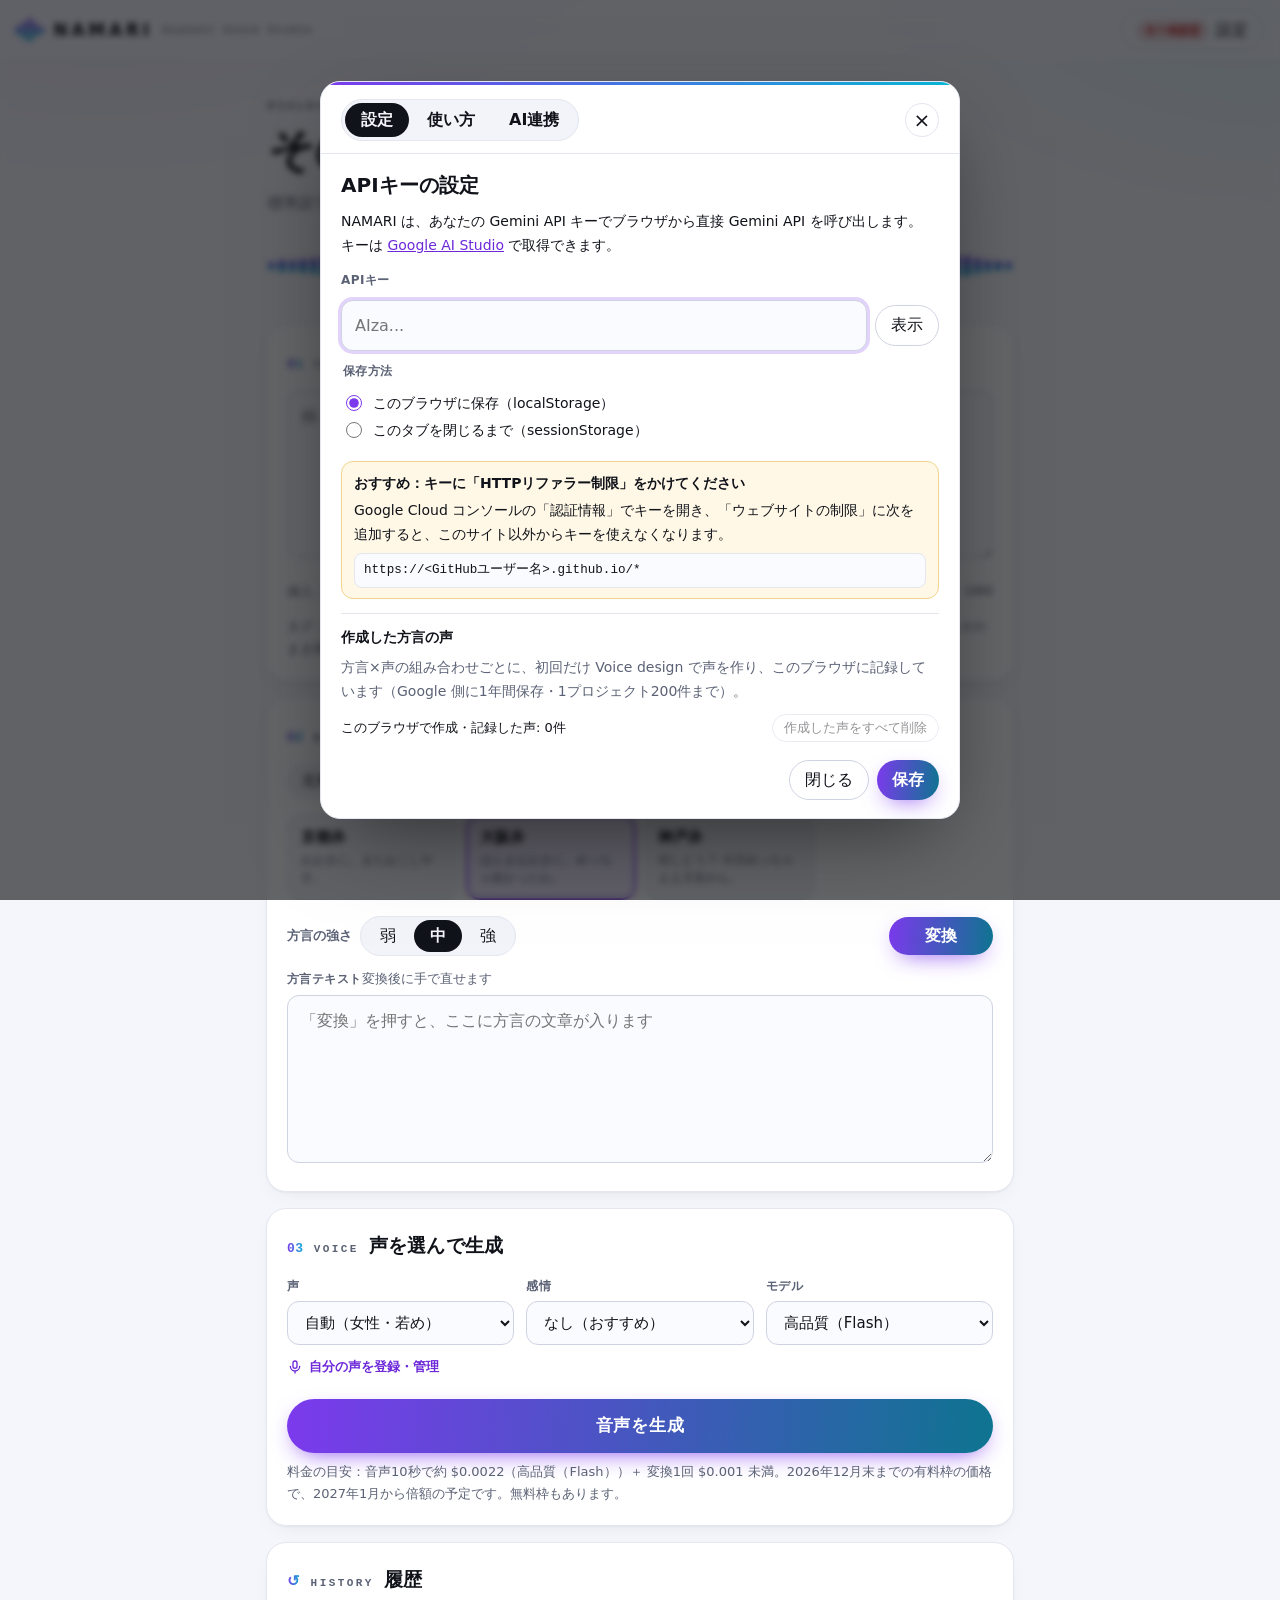
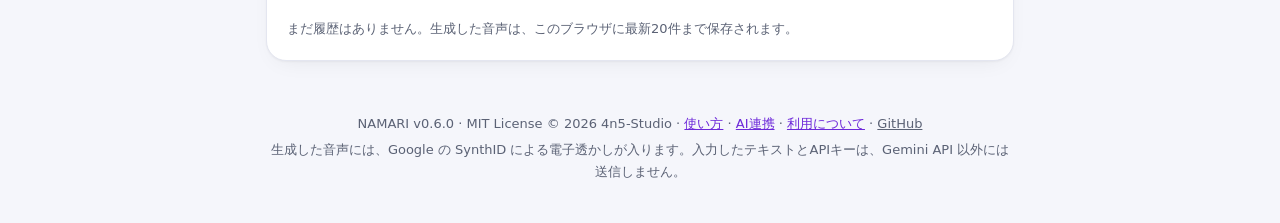
==== commit 2dcff873: "Add AI integration: local MCP server, prefilled links, tabbed settings MCP server (mcp/server/index." ====
--- a/index.html
+++ b/index.html
@@ -1,10 +1,10 @@
 <!doctype html>
-<!--! NAMARI v0.5.0 | MIT License | (c) 2026 4n5-Studio | https://github.com/4n5AI/NAMARI -->
+<!--! NAMARI v0.6.0 | MIT License | (c) 2026 4n5-Studio | https://github.com/4n5AI/NAMARI -->
 <html lang="ja">
 <head>
 <meta charset="utf-8">
 <meta name="viewport" content="width=device-width, initial-scale=1, viewport-fit=cover">
-<meta http-equiv="Content-Security-Policy" content="default-src 'none'; script-src 'sha256-2MgYNG8lJZy5p1vNyVk7iouPtUUVN3s5Y9fPb4AWXMM=' 'sha256-2SIjWFxhkXhat/AEzkIQ0SvjFgsm3I2f70RtM5JO/Co='; style-src 'sha256-QOMUPV50FYWM8EnLX6QPU2cad0js8He+KIdCzrGC8Fw='; connect-src https://generativelanguage.googleapis.com; img-src data:; media-src blob:; base-uri 'none'; form-action 'none'; object-src 'none'">
+<meta http-equiv="Content-Security-Policy" content="default-src 'none'; script-src 'sha256-2MgYNG8lJZy5p1vNyVk7iouPtUUVN3s5Y9fPb4AWXMM=' 'sha256-5EQptPFCqkqNXfziRmyKdbA2bcTf74n6dFlFXaSFhi4='; style-src 'sha256-ON3pR1pqTwwLp6swemzT64zLfeVDfyy6t+Bt6HEsg2E='; connect-src https://generativelanguage.googleapis.com; img-src data:; media-src blob:; base-uri 'none'; form-action 'none'; object-src 'none'">
 <title>NAMARI — 方言ボイス・ジェネレーター</title>
 <meta name="description" content="標準語で書いた文章を、大阪弁・博多弁・津軽弁など20の方言と、あなた自身の声で読み上げるブラウザ完結型ツール。Gemini API を使用。">
 <link rel="canonical" href="https://4n5ai.github.io/NAMARI/">
@@ -246,11 +246,34 @@
 .price th, .price td { border-bottom: 1px solid var(--line); padding: 6px 4px; text-align: left; }
 .price td:not(:first-child), .price th:not(:first-child) { text-align: right; white-space: nowrap; font-family: var(--mono); }
 
+/* ---------- settings tabs ---------- */
+.dlg-head { position: sticky; top: 0; z-index: 2; display: flex; align-items: center; justify-content: space-between; gap: 10px; margin: -18px -20px 14px; padding: 14px 20px 12px; background: var(--panel); border-bottom: 1px solid var(--line); }
+.dlg-tabs button { padding: 6px 16px; font-weight: 600; }
+.dlg-tabs button[aria-selected=true] { background: var(--text); color: var(--bg); }
+.icon-btn { width: 34px; height: 34px; padding: 0; font-size: 20px; line-height: 1; border-color: var(--line); }
+.tab-panel:focus-visible { outline: none; }
+.steps { margin: 6px 0; padding-left: 1.4em; font-size: 14px; }
+.steps li { margin: 5px 0; }
+.bullets { margin: 6px 0; padding-left: 1.2em; font-size: 14px; }
+.bullets li { margin: 4px 0; }
+.faq { margin: 6px 0; font-size: 14px; }
+.faq dt { font-weight: 700; margin-top: 10px; }
+.faq dd { margin: 2px 0 0; color: var(--muted); }
+.ai-cards { display: grid; grid-template-columns: repeat(auto-fit, minmax(220px, 1fr)); gap: 10px; margin: 10px 0 4px; }
+.ai-card { display: flex; gap: 10px; align-items: flex-start; padding: 12px; border: 1px solid var(--line); border-radius: 14px; background: var(--raised); font-size: 14px; }
+.ai-card .sub { display: block; }
+.ai-card p { margin: 6px 0 0; }
+.code-block { position: relative; margin: 8px 0; }
+.code-block pre { margin: 0; padding: 12px 14px; padding-right: 84px; border-radius: 12px; background: var(--field); border: 1px solid var(--line); font: 12.5px/1.6 var(--mono); white-space: pre-wrap; word-break: break-all; }
+.code-block .copy-btn { position: absolute; top: 8px; right: 8px; background: var(--panel); }
+.tools td:first-child { white-space: nowrap; padding-right: 12px; }
+.tools td { text-align: left !important; font-family: var(--ui) !important; }
+
 /* ---------- my voice ---------- */
 .mv-steps { list-style: none; padding: 0; margin: 14px 0 0; display: grid; gap: 12px; }
 .mv-step { padding: 14px; border: 1px solid var(--line); border-radius: 16px; background: var(--raised); }
 .mv-step h3 { display: flex; align-items: baseline; gap: 8px; margin: 0 0 4px; }
-.step-dot { display: inline-grid; place-items: center; width: 22px; height: 22px; border-radius: 50%; font: 700 11px/1 var(--mono); color: #fff; background: linear-gradient(135deg, var(--g1), var(--g2)); }
+.step-dot { flex: none; display: inline-grid; place-items: center; width: 22px; height: 22px; border-radius: 50%; font: 700 11px/1 var(--mono); color: #fff; background: linear-gradient(135deg, var(--g1), var(--g2)); }
 .script { margin: 10px 0; padding: 10px 14px; border-radius: 12px; background: var(--field); box-shadow: inset 3px 0 0 var(--g1); font-size: 15px; line-height: 1.9; }
 .script.consent { font-weight: 700; }
 .rec { margin-top: 10px; }
@@ -319,6 +342,7 @@
       <h1 id="heroTitle" class="hero-title">その言葉を、<span class="nowrap"><span class="grad">あの町の声</span>で。</span></h1>
       <p class="lead">標準語で書いて、方言と声を選ぶだけ。20の方言と、あなた自身の声で読み上げます。</p>
       <div id="heroWave" class="hero-wave" aria-hidden="true"></div>
+      <p id="linkNote" class="note" aria-live="polite"></p>
     </section>
 
     <!-- ================= step 1 ================= -->
@@ -393,8 +417,10 @@
 
   <footer class="foot">
     <p>
-      <span>NAMARI v0.5.0</span> ·
+      <span>NAMARI v0.6.0</span> ·
       <span>MIT License © 2026 4n5-Studio</span> ·
+      <button id="btnHelp" type="button" class="link" aria-haspopup="dialog">使い方</button> ·
+      <button id="btnAI" type="button" class="link" aria-haspopup="dialog">AI連携</button> ·
       <button id="btnTerms" type="button" class="link" aria-haspopup="dialog">利用について</button> ·
       <a href="https://github.com/4n5AI/NAMARI" target="_blank" rel="noopener noreferrer">GitHub</a>
     </p>
@@ -500,46 +526,163 @@
 </dialog>
 
 <!-- ================= settings ================= -->
-<dialog id="dlgSettings" class="dlg" aria-labelledby="dlgSettingsTitle">
+<dialog id="dlgSettings" class="dlg dlg-wide" aria-label="設定と使い方">
   <div class="dlg-body">
-    <h2 id="dlgSettingsTitle">APIキーの設定</h2>
-    <p>NAMARI は、あなたの Gemini API キーでブラウザから直接 Gemini API を呼び出します。
-      キーは <a href="https://aistudio.google.com/apikey" target="_blank" rel="noopener noreferrer">Google AI Studio</a> で取得できます。</p>
-
-    <div id="keyCurrent" class="key-current" hidden>
-      <span>保存中のキー: <code id="keyMasked"></code> <span id="keyWhere" class="muted small"></span></span>
-      <button id="btnKeyDelete" type="button" class="danger small">キーを削除</button>
+    <div class="dlg-head">
+      <div id="settingsTabs" class="seg dlg-tabs" role="tablist" aria-label="設定と使い方">
+        <button type="button" role="tab" id="tabKey" aria-controls="panelKey" aria-selected="true">設定</button>
+        <button type="button" role="tab" id="tabHelp" aria-controls="panelHelp" aria-selected="false" tabindex="-1">使い方</button>
+        <button type="button" role="tab" id="tabAI" aria-controls="panelAI" aria-selected="false" tabindex="-1">AI連携</button>
+      </div>
+      <button id="btnSettingsX" type="button" class="icon-btn" aria-label="閉じる">×</button>
     </div>
 
-    <label class="field-label" for="keyInput">APIキー</label>
-    <div class="row">
-      <input id="keyInput" type="password" autocomplete="off" spellcheck="false" autocapitalize="off" placeholder="AIza..." class="grow">
-      <button id="btnKeyShow" type="button" class="ghost">表示</button>
-    </div>
-    <fieldset class="radios">
-      <legend class="field-label">保存方法</legend>
-      <label><input type="radio" name="keyMode" value="local" checked> このブラウザに保存（localStorage）</label>
-      <label><input type="radio" name="keyMode" value="session"> このタブを閉じるまで（sessionStorage）</label>
-    </fieldset>
-    <p id="keyError" class="note ng" aria-live="polite"></p>
-
-    <div class="callout">
-      <strong>おすすめ：キーに「HTTPリファラー制限」をかけてください</strong>
-      <p>Google Cloud コンソールの「認証情報」でキーを開き、「ウェブサイトの制限」に次を追加すると、このサイト以外からキーを使えなくなります。</p>
-      <code id="referrerExample" class="block"></code>
-    </div>
-
-    <div class="voices-box">
-      <strong>作成した方言の声</strong>
-      <p class="muted small">方言×声の組み合わせごとに、初回だけ Voice design で声を作り、このブラウザに記録しています（Google 側に1年間保存・1プロジェクト200件まで）。</p>
-      <div class="row between"><span id="voiceCount" class="small"></span><button id="btnVoicesDelete" type="button" class="ghost small">作成した声をすべて削除</button></div>
-      <p id="voicesNote" class="note" aria-live="polite"></p>
-    </div>
-
-    <div class="dlg-actions">
-      <button id="btnSettingsClose" type="button" class="ghost">閉じる</button>
-      <button id="btnKeySave" type="button" class="primary">保存</button>
-    </div>
+    <!-- ---------- tab: settings ---------- -->
+    <section id="panelKey" class="tab-panel" role="tabpanel" aria-labelledby="tabKey">
+      <h2>APIキーの設定</h2>
+      <p>NAMARI は、あなたの Gemini API キーでブラウザから直接 Gemini API を呼び出します。
+        キーは <a href="https://aistudio.google.com/apikey" target="_blank" rel="noopener noreferrer">Google AI Studio</a> で取得できます。</p>
+
+      <div id="keyCurrent" class="key-current" hidden>
+        <span>保存中のキー: <code id="keyMasked"></code> <span id="keyWhere" class="muted small"></span></span>
+        <button id="btnKeyDelete" type="button" class="danger small">キーを削除</button>
+      </div>
+
+      <label class="field-label" for="keyInput">APIキー</label>
+      <div class="row">
+        <input id="keyInput" type="password" autocomplete="off" spellcheck="false" autocapitalize="off" placeholder="AIza..." class="grow">
+        <button id="btnKeyShow" type="button" class="ghost">表示</button>
+      </div>
+      <fieldset class="radios">
+        <legend class="field-label">保存方法</legend>
+        <label><input type="radio" name="keyMode" value="local" checked> このブラウザに保存（localStorage）</label>
+        <label><input type="radio" name="keyMode" value="session"> このタブを閉じるまで（sessionStorage）</label>
+      </fieldset>
+      <p id="keyError" class="note ng" aria-live="polite"></p>
+
+      <div class="callout">
+        <strong>おすすめ：キーに「HTTPリファラー制限」をかけてください</strong>
+        <p>Google Cloud コンソールの「認証情報」でキーを開き、「ウェブサイトの制限」に次を追加すると、このサイト以外からキーを使えなくなります。</p>
+        <code id="referrerExample" class="block"></code>
+      </div>
+
+      <div class="voices-box">
+        <strong>作成した方言の声</strong>
+        <p class="muted small">方言×声の組み合わせごとに、初回だけ Voice design で声を作り、このブラウザに記録しています（Google 側に1年間保存・1プロジェクト200件まで）。</p>
+        <div class="row between"><span id="voiceCount" class="small"></span><button id="btnVoicesDelete" type="button" class="ghost small">作成した声をすべて削除</button></div>
+        <p id="voicesNote" class="note" aria-live="polite"></p>
+      </div>
+
+      <div class="dlg-actions">
+        <button id="btnSettingsClose" type="button" class="ghost">閉じる</button>
+        <button id="btnKeySave" type="button" class="primary">保存</button>
+      </div>
+  
+    </section>
+
+    <!-- ---------- tab: how to use ---------- -->
+    <section id="panelHelp" class="tab-panel" role="tabpanel" aria-labelledby="tabHelp" tabindex="0" hidden>
+      <h2>使い方</h2>
+      <h3>はじめに（最初の1回だけ）</h3>
+      <ol class="steps">
+        <li><a href="https://aistudio.google.com/apikey" target="_blank" rel="noopener noreferrer">Google AI Studio</a> で Gemini API キーを取得します。</li>
+        <li>「設定」タブにキーを貼り付けて「保存」を押します。</li>
+        <li>おすすめ：Google Cloud コンソールで、キーに HTTPリファラー制限をかけます（「設定」タブに手順があります）。</li>
+      </ol>
+      <h3>基本の3ステップ</h3>
+      <ol class="steps">
+        <li><strong>01 テキスト</strong>：読み上げたい文章を標準語で書きます（1000文字まで）。笑い・ため息・間などは、下のボタンからタグで入れられます（「その他のタグ」で36種類）。</li>
+        <li><strong>02 方言</strong>：地方のタブから方言を選び、強さ（弱・中・強）を決めて「変換」を押します。変換後の文章は手で直せます。</li>
+        <li><strong>03 声</strong>：声（自動・女性／男性・若め／年配・自分の声）、感情、モデルを選んで「音声を生成」を押します。</li>
+      </ol>
+      <p class="hint">「変換」を押さずに「音声を生成」を押しても、自動で方言に変換してから読み上げます。</p>
+      <h3>できあがった音声</h3>
+      <ul class="bullets">
+        <li>波形をクリックすると、その位置から再生します。</li>
+        <li>「WAVをダウンロード」で保存できます。生成した音声は、このブラウザの「履歴」に最新20件まで残ります。</li>
+        <li>「縦型動画（MP4）」で、字幕付きの 9:16 動画を書き出せます（TikTok・リール・ショート向け）。</li>
+      </ul>
+      <h3>方言の声について</h3>
+      <p>方言と声の組み合わせごとに、初回だけ、その土地の話し方をする声を作ります（数十秒かかります）。2回目からはすぐに使えます。作った声は「設定」タブから削除できます。</p>
+      <h3>自分の声で読み上げる</h3>
+      <ol class="steps">
+        <li>ステップ03の「自分の声を登録・管理」を開きます。</li>
+        <li>例文を読んで10〜30秒録音し、続けて同意文を読み上げて録音します。</li>
+        <li>名前を付けて登録すると、「声」の欄で選べるようになります。</li>
+      </ol>
+      <p class="hint">登録できるのは、あなた自身の声だけです。</p>
+      <h3>困ったとき</h3>
+      <dl class="faq">
+        <dt>「APIキーが正しくありません」と出る</dt>
+        <dd>「設定」タブでキーを貼り直してください。リファラー制限をかけている場合は、このページのURLが許可されているかも確認してください。</dd>
+        <dt>「リクエストが多すぎます」と出る</dt>
+        <dd>無料枠の上限か、一時的な混雑です。少し待ってから試してください。</dd>
+        <dt>方言の声を作れなかった</dt>
+        <dd>その回は既定の声で読み上げます。時間をおいて、もう一度生成してください。</dd>
+        <dt>録音できない</dt>
+        <dd>アドレスバーの設定から、このサイトにマイクの使用を許可してください。</dd>
+        <dt>動画を書き出せない</dt>
+        <dd>Chrome・Edge・Safari の最新版で開き、サイズを「720×1280（軽量）」にして試してください。</dd>
+      </dl>
+      <div class="dlg-actions"><button type="button" class="ghost" data-close>閉じる</button></div>
+    </section>
+
+    <!-- ---------- tab: AI integration ---------- -->
+    <section id="panelAI" class="tab-panel" role="tabpanel" aria-labelledby="tabAI" tabindex="0" hidden>
+      <h2>AI連携</h2>
+      <p>ChatGPT や Claude などの AI から NAMARI を使う方法は2つあります。</p>
+      <div class="ai-cards">
+        <div class="ai-card"><span class="step-dot">A</span><div><strong>MCP</strong><span class="sub">Claude デスクトップ版・Claude Code など</span>
+          <p>AI に「この文を博多弁で読み上げて」と頼むだけで、方言の音声（WAV）があなたのPCに保存されます。</p></div></div>
+        <div class="ai-card"><span class="step-dot">B</span><div><strong>リンク</strong><span class="sub">ChatGPT・Claude・Gemini など、どのAIでも</span>
+          <p>AI に NAMARI のリンクを作ってもらい、開くと入力済みの状態になります。</p></div></div>
+      </div>
+
+      <h3>A. MCP：Claude デスクトップ版（おすすめ）</h3>
+      <ol class="steps">
+        <li><a id="mcpbLink" href="mcp/namari.mcpb" download>namari.mcpb をダウンロード</a>します。</li>
+        <li>ダウンロードしたファイルを開くと、Claude のインストール画面が出ます（Claude の「設定」→「拡張機能」にドラッグ＆ドロップしても入れられます）。</li>
+        <li>「Gemini API キー」と「保存先フォルダ」を入力して、有効にします。</li>
+        <li>チャットで頼みます。例：<code>「今日はとても暑いですね」を博多弁で読み上げて</code></li>
+      </ol>
+      <p class="hint">音声は、保存先フォルダの中の「NAMARI」フォルダに WAV で保存されます。APIキーは Claude の設定（このPC）に保存され、NAMARI のサーバーはありません。</p>
+
+      <h3>A. MCP：Claude Code・そのほかの MCP クライアント</h3>
+      <p>Node.js 18 以上が必要です。リポジトリを取得して、MCP サーバーとして登録します。</p>
+      <div class="code-block"><pre id="cmdClaudeCode">git clone https://github.com/4n5AI/NAMARI.git
+claude mcp add namari -s user -e GEMINI_API_KEY=あなたのキー -- node "$(pwd)/NAMARI/mcp/server/index.js"</pre><button type="button" class="small copy-btn" data-copy="cmdClaudeCode">コピー</button></div>
+      <p>設定ファイル（JSON）で登録するアプリの場合：</p>
+      <div class="code-block"><pre id="cfgJson">{
+  "mcpServers": {
+    "namari": {
+      "command": "node",
+      "args": ["/NAMARIを置いた場所/NAMARI/mcp/server/index.js"],
+      "env": { "GEMINI_API_KEY": "あなたのキー" }
+    }
+  }
+}</pre><button type="button" class="small copy-btn" data-copy="cfgJson">コピー</button></div>
+      <p class="hint">コマンドに書いたキーはシェルの履歴に残ります。気になる場合は、あとで履歴から消してください。</p>
+
+      <h3>MCP でできること</h3>
+      <table class="price tools">
+        <tbody>
+          <tr><td><code>speak</code></td><td>方言に変換して読み上げ、WAV を保存（自分の声・感情・モデルも指定できます）</td></tr>
+          <tr><td><code>convert_to_dialect</code></td><td>方言の文章だけを作る</td></tr>
+          <tr><td><code>list_dialects</code></td><td>方言・声・感情・タグの一覧</td></tr>
+          <tr><td><code>list_voices</code></td><td>自分の声（Google に保存したもの）の一覧</td></tr>
+          <tr><td><code>make_namari_link</code></td><td>NAMARI を入力済みで開くリンクを作る（字幕付き動画を作りたいときなど）</td></tr>
+        </tbody>
+      </table>
+      <p class="hint">MCP で自分の声を使うには、NAMARI の「自分の声を登録」で「Google に保存」を選んでください。</p>
+
+      <h3>B. リンクで連携（どのAIでも）</h3>
+      <p>次の指示文を AI に渡しておくと（ChatGPT のカスタム指示・プロジェクト、Claude のプロジェクトなど）、方言で読み上げたいときに NAMARI のリンクを出してくれます。</p>
+      <div class="code-block"><pre id="aiPrompt"></pre><button type="button" class="small copy-btn" data-copy="aiPrompt">コピー</button></div>
+      <p>いま画面に入力している内容のリンク：</p>
+      <div class="row"><input id="curLink" class="grow" readonly aria-label="いまの入力内容のリンク"><button type="button" class="small copy-btn" data-copy="curLink">コピー</button></div>
+      <p class="hint">リンクの内容（# より後ろ）は、サーバーには送られません。ただし、リンクを受け取った人には文章が見えます。リンクを開いただけでは生成せず、「音声を生成」を押したときに、開いた人の APIキーで生成します。</p>
+      <div class="dlg-actions"><button type="button" class="ghost" data-close>閉じる</button></div>
+    </section>
   </div>
 </dialog>
 
@@ -3229,6 +3372,32 @@
   { id: 'sad', label: 'しんみり', style: 'sad and quiet' },
 ];
 
+/* dialect from an id or a Japanese name: "osaka" / "大阪弁" / "大阪" / "沖縄" (a region with one dialect) */
+N.findDialect = query => {
+  const q = String(query || '').trim().toLowerCase();
+  if (!q) return null;
+  return N.DIALECTS.find(d => d.id === q)
+    || N.DIALECTS.find(d => d.name === q || d.name.replace(/弁$/, '') === q || d.name.split('（')[0] === q)
+    || N.DIALECTS.find(d => d.name.startsWith(q) || q.startsWith(d.name.replace(/弁$/, '')))
+    || ((list => (list.length === 1 ? list[0] : null))(N.DIALECTS.filter(d => d.region === q)));
+};
+
+/* ---------- links: open the app with the form filled in (used by AI chats and the MCP server) ----------
+   Everything travels in the URL fragment (#...), which browsers never send to the server. */
+N.APP_URL = 'https://4n5ai.github.io/NAMARI/';
+N.LINK_KEYS = ['text', 'dialect_text', 'dialect', 'strength', 'voice', 'emotion', 'model'];
+N.buildLink = (params, base = N.APP_URL) => {
+  const q = new URLSearchParams();
+  for (const k of N.LINK_KEYS) if (params && params[k] != null && String(params[k]).trim()) q.set(k, String(params[k]).trim());
+  return base.split('#')[0] + (q.toString() ? '#' + q : '');
+};
+N.parseLink = hash => {
+  const q = new URLSearchParams(String(hash || '').replace(/^#/, ''));
+  const out = {};
+  for (const k of N.LINK_KEYS) { const v = q.get(k); if (v && v.trim()) out[k] = v; }
+  return out;
+};
+
 /* inline tags (official Gemini 3.8 TTS vocal tags; they stay in English even inside Japanese text).
    quick: shown as buttons under the text box; the rest open from 「その他のタグ」 */
 N.TAG_GROUPS = [
@@ -4000,7 +4169,7 @@
     p.append(b);
   }
 }
-const openSettingsAction = { label: '設定を開く', run: () => openSettings() };
+const openSettingsAction = { label: '設定を開く', run: () => openSettings('key') };
 function showError(id, err) {
   if (err && err.name === 'AbortError') return;
   if (err instanceof N.ApiError) {
@@ -4354,7 +4523,28 @@
   $('btnVoicesDelete').disabled = !n;
   updateBadge();
 }
-function openSettings() {
+/* settings dialog = three tabs: 設定 (key) / 使い方 (help) / AI連携 (ai) */
+const TABS = { key: ['tabKey', 'panelKey'], help: ['tabHelp', 'panelHelp'], ai: ['tabAI', 'panelAI'] };
+function showTab(name, focusTab) {
+  for (const [k, [tab, panel]] of Object.entries(TABS)) {
+    const on = k === name;
+    $(tab).setAttribute('aria-selected', String(on));
+    $(tab).tabIndex = on ? 0 : -1;
+    $(panel).hidden = !on;
+  }
+  if (name === 'ai') renderAiTab();
+  if (focusTab) $(TABS[name][0]).focus();
+  $('dlgSettings').scrollTop = 0;
+}
+for (const [k, [tab]] of Object.entries(TABS)) $(tab).addEventListener('click', () => showTab(k));
+$('settingsTabs').addEventListener('keydown', e => {                   // arrow keys move between tabs (WAI-ARIA tabs)
+  const keys = Object.keys(TABS), cur = keys.findIndex(k => $(TABS[k][0]).getAttribute('aria-selected') === 'true');
+  const to = { ArrowRight: cur + 1, ArrowLeft: cur - 1, Home: 0, End: keys.length - 1 }[e.key];
+  if (to === undefined) return;
+  e.preventDefault();
+  showTab(keys[(to + keys.length) % keys.length], true);
+});
+function openSettings(tab = 'key') {
   const dlg = $('dlgSettings');
   $('keyInput').value = '';
   $('keyInput').type = 'password';
@@ -4363,11 +4553,42 @@
   note('voicesNote', '');
   $('referrerExample').textContent = /\.github\.io$/.test(location.hostname) ? `${location.origin}/*` : 'https://<GitHubユーザー名>.github.io/*';
   renderKeyState();
+  showTab(tab);
   if (!dlg.open) dlg.showModal();
-  $('keyInput').focus();
-}
-$('btnSettings').addEventListener('click', openSettings);
+  if (tab === 'key') $('keyInput').focus(); else $(TABS[tab][0]).focus();
+}
+$('btnSettings').addEventListener('click', () => openSettings('key'));
+$('btnHelp').addEventListener('click', () => openSettings('help'));
+$('btnAI').addEventListener('click', () => openSettings('ai'));
 $('btnSettingsClose').addEventListener('click', () => $('dlgSettings').close());
+$('btnSettingsX').addEventListener('click', () => $('dlgSettings').close());
+for (const b of document.querySelectorAll('#dlgSettings [data-close]')) b.addEventListener('click', () => $('dlgSettings').close());
+
+/* AI tab: the instruction text for chat AIs (built from the dialect data, so it never goes stale) and the current link */
+function renderAiTab() {
+  $('aiPrompt').textContent = [
+    '方言読み上げツール「NAMARI」のリンクを作ってください。',
+    '私が日本語の文章を方言で読み上げたいと言ったら、次の形式のリンクを作って渡してください（値は URL エンコードする）。',
+    `${N.APP_URL}#text=<標準語の文章>&dialect=<方言ID>&voice=<声>&emotion=<感情>`,
+    `- dialect（方言ID）: ${N.DIALECTS.map(d => `${d.id}=${d.name}`).join(', ')}`,
+    `- voice（省略可）: auto, ${N.VOICE_PRESETS.map(p => `${p.id}=${p.label}`).join(', ')}`,
+    `- emotion（省略可）: ${N.EMOTIONS.filter(e => e.id !== 'none').map(e => `${e.id}=${e.label}`).join(', ')}`,
+    '- strength（方言の強さ・省略可）: weak, mid, strong',
+    '- あなたが方言に書き換えた文章を使うときは、dialect_text=<方言の文章> を付ける。',
+    '- 笑い・ため息・間は <laugh> <sigh> <short pause> のように英語のタグで文中に入れられる。',
+  ].join('\n');
+  $('curLink').value = currentLink();
+}
+for (const b of document.querySelectorAll('.copy-btn')) {
+  b.addEventListener('click', async () => {
+    const src = $(b.dataset.copy);
+    const text = 'value' in src && src.tagName === 'INPUT' ? src.value : src.textContent;
+    const label = b.textContent;
+    try { await navigator.clipboard.writeText(text); b.textContent = 'コピーしました'; }
+    catch (err) { if (src.select) src.select(); b.textContent = '選択しました'; }
+    setTimeout(() => { b.textContent = label; }, 1600);
+  });
+}
 $('btnKeyShow').addEventListener('click', () => {
   const show = $('keyInput').type === 'password';
   $('keyInput').type = show ? 'text' : 'password';
@@ -4658,6 +4879,38 @@
 $('btnVidClose').addEventListener('click', () => $('dlgVideo').close());
 $('dlgVideo').addEventListener('close', () => { if (vidAbort) vidAbort.abort(); $('vidPlayer').pause(); });
 
+/* ---------------- links: #text=...&dialect=... fills the form (never generates by itself) ---------------- */
+function applyLink() {
+  const p = N.parseLink(location.hash);
+  if (!Object.keys(p).length) return;
+  history.replaceState(null, '', location.pathname + location.search);      // keep the text out of the address bar / history
+  const filled = [];
+  if (p.text) { $('srcText').value = p.text.slice(0, MAX_CHARS); updateCount(); filled.push('テキスト'); }
+  const d = p.dialect ? N.findDialect(p.dialect) : null;
+  if (d) { S.region = d.region; selectDialect(d.id); filled.push(d.name); }
+  if (p.strength && N.STRENGTHS.some(x => x.id === p.strength)) { S.strength = p.strength; renderStrength(); }
+  if (p.dialect_text) { $('dialectText').value = p.dialect_text.slice(0, 2000); S.converted = null; filled.push('方言テキスト'); }
+  if (p.voice) {
+    const v = p.voice === 'auto' || N.VOICE_PRESETS.some(x => x.id === p.voice) ? p.voice : N.myVoices.get(p.voice) ? OWN + p.voice : null;
+    if (v) renderVoiceSelect(v);
+  }
+  if (p.emotion && N.EMOTIONS.some(x => x.id === p.emotion)) $('emotion').value = p.emotion;
+  const m = { flash: 'gemini-3.8-flash-tts', lite: 'gemini-3.8-flash-lite-tts' }[p.model] || p.model;
+  if (m && N.TTS_MODELS.some(x => x.id === m)) { $('model').value = m; updatePriceNote(); }
+  updateStale();
+  note('linkNote', `リンクから入力しました（${filled.join('・') || '設定'}）。内容を確認して「音声を生成」を押してください。自動では生成しません。`, 'ok');
+}
+window.addEventListener('hashchange', applyLink);
+/* the link for what is on screen now (AI integration tab) */
+const currentLink = () => {
+  const v = $('voicePreset').value;
+  return N.buildLink({
+    text: $('srcText').value.trim(), dialect_text: $('dialectText').value.trim() !== ($('srcText').value.trim()) ? $('dialectText').value.trim() : '',
+    dialect: S.dialect, strength: S.strength, voice: v.startsWith(OWN) ? v.slice(OWN.length) : v,
+    emotion: $('emotion').value === 'none' ? '' : $('emotion').value, model: /lite/.test($('model').value) ? 'lite' : '',
+  }, location.origin + location.pathname);
+};
+
 /* ---------------- terms dialog ---------------- */
 $('btnTerms').addEventListener('click', () => $('dlgTerms').showModal());
 $('btnTermsClose').addEventListener('click', () => $('dlgTerms').close());
@@ -4678,7 +4931,8 @@
 updateCount();
 updateBadge();
 renderHistory();
-if (!getKey()) openSettings();
+applyLink();
+if (!getKey()) openSettings('key');
 })();
 
 </script>
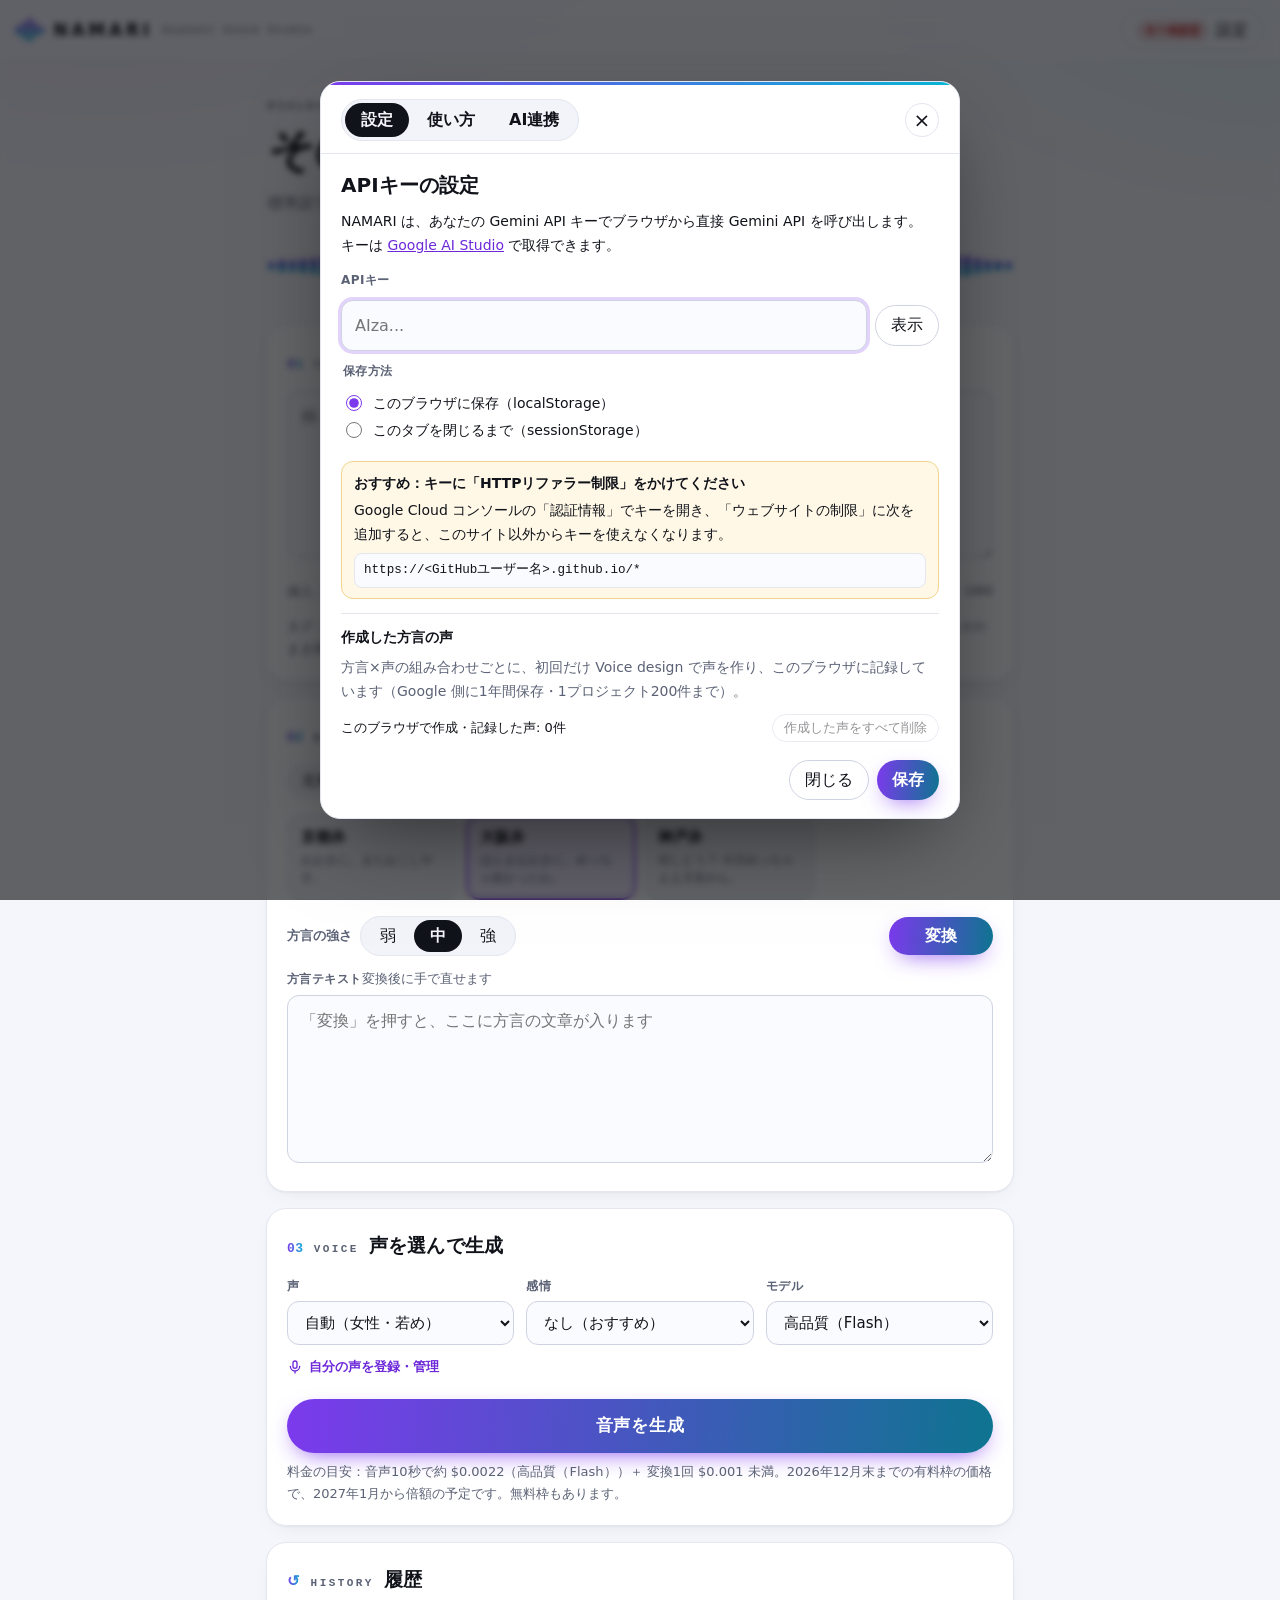
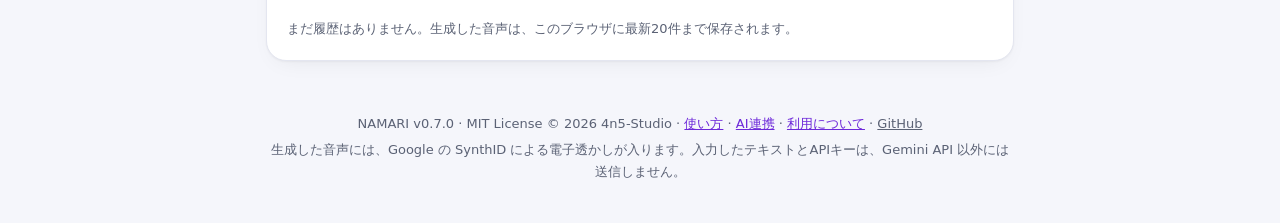
==== commit 28a81c73: "Make NAMARI an installable PWA with an offline shell - manifest.webmanifest (generated by build.py):" ====
--- a/index.html
+++ b/index.html
@@ -1,10 +1,10 @@
 <!doctype html>
-<!--! NAMARI v0.6.0 | MIT License | (c) 2026 4n5-Studio | https://github.com/4n5AI/NAMARI -->
+<!--! NAMARI v0.7.0 | MIT License | (c) 2026 4n5-Studio | https://github.com/4n5AI/NAMARI -->
 <html lang="ja">
 <head>
 <meta charset="utf-8">
 <meta name="viewport" content="width=device-width, initial-scale=1, viewport-fit=cover">
-<meta http-equiv="Content-Security-Policy" content="default-src 'none'; script-src 'sha256-2MgYNG8lJZy5p1vNyVk7iouPtUUVN3s5Y9fPb4AWXMM=' 'sha256-5EQptPFCqkqNXfziRmyKdbA2bcTf74n6dFlFXaSFhi4='; style-src 'sha256-ON3pR1pqTwwLp6swemzT64zLfeVDfyy6t+Bt6HEsg2E='; connect-src https://generativelanguage.googleapis.com; img-src data:; media-src blob:; base-uri 'none'; form-action 'none'; object-src 'none'">
+<meta http-equiv="Content-Security-Policy" content="default-src 'none'; script-src 'sha256-2MgYNG8lJZy5p1vNyVk7iouPtUUVN3s5Y9fPb4AWXMM=' 'sha256-2NmasX9H8k4Sovxpf0X0qNaHHzdNCAW7hCQ5jeQKD5Q='; style-src 'sha256-Stvy3yy2SRY2ExpulhSqSBnVocOJo7MhIgIlONlXQZo='; connect-src https://generativelanguage.googleapis.com; img-src data: 'self'; manifest-src 'self'; worker-src 'self'; media-src blob:; base-uri 'none'; form-action 'none'; object-src 'none'">
 <title>NAMARI — 方言ボイス・ジェネレーター</title>
 <meta name="description" content="標準語で書いた文章を、大阪弁・博多弁・津軽弁など20の方言と、あなた自身の声で読み上げるブラウザ完結型ツール。Gemini API を使用。">
 <link rel="canonical" href="https://4n5ai.github.io/NAMARI/">
@@ -20,6 +20,12 @@
 <meta name="theme-color" content="#f5f6fb" media="(prefers-color-scheme: light)">
 <meta name="theme-color" content="#0a0b10" media="(prefers-color-scheme: dark)">
 <link rel="icon" href="data:image/svg+xml,%3Csvg xmlns='http://www.w3.org/2000/svg' viewBox='0 0 64 64'%3E%3Cdefs%3E%3ClinearGradient id='g' x1='0' y1='0' x2='0' y2='1'%3E%3Cstop offset='0' stop-color='%238b5cf6'/%3E%3Cstop offset='1' stop-color='%2322d3ee'/%3E%3C/linearGradient%3E%3C/defs%3E%3Crect width='64' height='64' rx='16' fill='%230a0b10'/%3E%3Cg fill='url%28%23g%29'%3E%3Crect x='12' y='26' width='6' height='12' rx='3'/%3E%3Crect x='21' y='17' width='6' height='30' rx='3'/%3E%3Crect x='30' y='10' width='6' height='44' rx='3'/%3E%3Crect x='39' y='20' width='6' height='24' rx='3'/%3E%3Crect x='48' y='27' width='6' height='10' rx='3'/%3E%3C/g%3E%3C/svg%3E">
+<link rel="manifest" href="manifest.webmanifest">
+<link rel="apple-touch-icon" href="icons/apple-touch-icon.png">
+<meta name="mobile-web-app-capable" content="yes">
+<meta name="apple-mobile-web-app-capable" content="yes">
+<meta name="apple-mobile-web-app-title" content="NAMARI">
+<meta name="apple-mobile-web-app-status-bar-style" content="black-translucent">
 <style>
 /*! NAMARI | MIT License | (c) 2026 4n5-Studio */
 /* ---------- "studio / signal": ink + a violet -> cyan voice signal ----------
@@ -103,7 +109,7 @@
 .ico { width: 16px; height: 16px; fill: none; stroke: currentColor; stroke-width: 2; stroke-linecap: round; flex: none; }
 
 /* ---------- header ---------- */
-.bar { position: sticky; top: 0; z-index: 5; display: flex; align-items: center; justify-content: space-between; gap: 12px; padding: 10px 16px; background: color-mix(in srgb, var(--bg) 72%, transparent); backdrop-filter: saturate(1.4) blur(14px); -webkit-backdrop-filter: saturate(1.4) blur(14px); border-bottom: 1px solid var(--line); }
+.bar { position: sticky; top: 0; z-index: 5; display: flex; align-items: center; justify-content: space-between; gap: 12px; padding: calc(10px + env(safe-area-inset-top)) max(16px, env(safe-area-inset-right)) 10px max(16px, env(safe-area-inset-left)); background: color-mix(in srgb, var(--bg) 72%, transparent); backdrop-filter: saturate(1.4) blur(14px); -webkit-backdrop-filter: saturate(1.4) blur(14px); border-bottom: 1px solid var(--line); }
 .brand { display: flex; align-items: center; gap: 10px; min-width: 0; color: inherit; text-decoration: none; }
 .logo { display: inline-flex; align-items: center; gap: 2.5px; height: 24px; }
 .logo i { display: block; width: 3.5px; border-radius: 2px; background: linear-gradient(180deg, var(--g1), var(--g2)); transform-origin: center; }
@@ -122,6 +128,10 @@
 .nowrap { white-space: nowrap; }
 .hero-title { margin: 0; font-size: clamp(28px, 6.4vw, 46px); line-height: 1.22; font-weight: 800; letter-spacing: -0.01em; }
 .lead { margin: 12px 0 0; color: var(--muted); font-size: 15px; }
+.install-row { display: flex; flex-wrap: wrap; align-items: center; gap: 8px 12px; margin-top: 14px; }
+.install-row .hint { margin: 0; }
+.install-btn { font-weight: 700; border-color: var(--g1); color: var(--text); background: color-mix(in srgb, var(--g1) 10%, transparent); }
+.install-btn:hover { border-color: var(--g2); }
 .hero-wave { display: flex; align-items: center; gap: 3px; height: 56px; margin: 22px 0 6px; overflow: hidden; }
 .hero-wave span { flex: 1 1 0; min-width: 2px; border-radius: 3px; background: linear-gradient(180deg, var(--g1), var(--g2)); opacity: 0.85; }
 @media (prefers-reduced-motion: reduce) { *, *::before { animation: none !important; transition: none !important; scroll-behavior: auto !important; } }
@@ -218,7 +228,7 @@
 .hist-actions { display: flex; gap: 6px; flex: none; }
 
 /* ---------- footer ---------- */
-.foot { max-width: 780px; margin: 0 auto; padding: 8px 16px 36px; font-size: 13px; color: var(--muted); text-align: center; }
+.foot { max-width: 780px; margin: 0 auto; padding: 8px 16px calc(36px + env(safe-area-inset-bottom)); font-size: 13px; color: var(--muted); text-align: center; }
 .foot p { margin: 4px 0; }
 .foot a { color: inherit; }
 
@@ -339,8 +349,13 @@
   <main class="main">
     <section class="hero" aria-labelledby="heroTitle">
       <p class="eyebrow">DIALECT VOICE STUDIO</p>
-      <h1 id="heroTitle" class="hero-title">その言葉を、<span class="nowrap"><span class="grad">あの町の声</span>で。</span></h1>
+      <h1 id="heroTitle" class="hero-title">その言葉を、<span class="nowrap"><span class="grad">お好みの方言</span>で。</span></h1>
       <p class="lead">標準語で書いて、方言と声を選ぶだけ。20の方言と、あなた自身の声で読み上げます。</p>
+      <div id="installRow" class="install-row" hidden>
+        <button id="btnInstall" type="button" class="install-btn"><svg class="ico" viewBox="0 0 24 24" aria-hidden="true"><path d="M12 4v11M7.5 10.5 12 15l4.5-4.5M5 19.5h14"/></svg>アプリとして入れる</button>
+        <span class="hint">ホーム画面やデスクトップから、アプリのように使えます</span>
+      </div>
+      <p id="netNote" class="note" aria-live="polite"></p>
       <div id="heroWave" class="hero-wave" aria-hidden="true"></div>
       <p id="linkNote" class="note" aria-live="polite"></p>
     </section>
@@ -417,7 +432,7 @@
 
   <footer class="foot">
     <p>
-      <span>NAMARI v0.6.0</span> ·
+      <span>NAMARI v0.7.0</span> ·
       <span>MIT License © 2026 4n5-Studio</span> ·
       <button id="btnHelp" type="button" class="link" aria-haspopup="dialog">使い方</button> ·
       <button id="btnAI" type="button" class="link" aria-haspopup="dialog">AI連携</button> ·
@@ -525,6 +540,17 @@
   </div>
 </dialog>
 
+<!-- ================= install guide (iPhone / iPad / Mac Safari) ================= -->
+<dialog id="dlgInstall" class="dlg" aria-labelledby="dlgInstallTitle">
+  <div class="dlg-body">
+    <p class="eyebrow">INSTALL</p>
+    <h2 id="dlgInstallTitle">アプリとして入れる</h2>
+    <ol id="installSteps" class="steps"></ol>
+    <p id="installNote" class="hint"></p>
+    <div class="dlg-actions"><button id="btnInstallClose" type="button" class="primary">OK</button></div>
+  </div>
+</dialog>
+
 <!-- ================= settings ================= -->
 <dialog id="dlgSettings" class="dlg dlg-wide" aria-label="設定と使い方">
   <div class="dlg-body">
@@ -611,6 +637,16 @@
         <li>名前を付けて登録すると、「声」の欄で選べるようになります。</li>
       </ol>
       <p class="hint">登録できるのは、あなた自身の声だけです。</p>
+      <h3>アプリとして使う（PWA）</h3>
+      <p>NAMARI は、ホーム画面やデスクトップに入れて、アプリのように使えます。</p>
+      <ul class="bullets">
+        <li><strong>Chrome・Edge（PC・Android）</strong>：画面上部の「アプリとして入れる」、またはアドレスバーのインストールのアイコン</li>
+        <li><strong>iPhone・iPad</strong>：共有ボタン →「ホーム画面に追加」</li>
+        <li><strong>Mac の Safari</strong>：「ファイル」→「Dockに追加」</li>
+      </ul>
+      <div class="row"><button id="btnInstall2" type="button" class="small" hidden><svg class="ico" viewBox="0 0 24 24" aria-hidden="true"><path d="M12 4v11M7.5 10.5 12 15l4.5-4.5M5 19.5h14"/></svg>アプリとして入れる</button><span id="installHelpState" class="small muted"></span></div>
+      <p id="installDone" class="note" aria-live="polite"></p>
+      <p class="hint">オフラインでも、履歴の再生・保存、動画の書き出し、この使い方は使えます。変換と読み上げは Gemini API を使うので、ネット接続が必要です。iPhone・iPad のホーム画面のアプリは Safari と保存場所が別なので、アプリ側で APIキーをもう一度入力してください。</p>
       <h3>困ったとき</h3>
       <dl class="faq">
         <dt>「APIキーが正しくありません」と出る</dt>
@@ -4120,6 +4156,100 @@
 
 /*! NAMARI | MIT License | (c) 2026 4n5-Studio */
 /* ============================================================
+   NAMARI — PWA: service worker registration, 「アプリとして入れる」 button
+   - Chrome / Edge / Android: the browser's own install prompt (beforeinstallprompt)
+   - iPhone / iPad, Mac Safari: step-by-step instructions (no prompt API there)
+   - hidden when already running as an app or when the browser cannot install
+   ============================================================ */
+(() => {
+'use strict';
+if (!document.getElementById('app')) return;
+const $ = id => document.getElementById(id);
+
+/* ---------- service worker (https or localhost only) ---------- */
+const secure = location.protocol === 'https:' || ['localhost', '127.0.0.1'].includes(location.hostname);
+if ('serviceWorker' in navigator && secure) {
+  window.addEventListener('load', () => {
+    navigator.serviceWorker.register('sw.js', { scope: './' }).catch(() => { /* private mode etc.: the page still works online */ });
+  });
+}
+
+/* ---------- where are we? ---------- */
+const ua = navigator.userAgent || '';
+const standalone = () => (window.matchMedia && matchMedia('(display-mode: standalone)').matches) || navigator.standalone === true;
+const isIOS = /iPhone|iPad|iPod/.test(ua) || (/Macintosh/.test(ua) && navigator.maxTouchPoints > 1);   // iPadOS reports a Mac UA
+const isMacSafari = !isIOS && /Macintosh/.test(ua) && /Safari\//.test(ua) && !/Chrome|Chromium|Edg\/|OPR\//.test(ua);
+const GUIDES = {
+  ios: {
+    steps: ['画面下（iPad は右上）の共有ボタン（□に↑のマーク）を押します。', '「ホーム画面に追加」を選びます（見当たらないときは、メニューを下にスクロールします）。', '右上の「追加」を押すと、ホーム画面に NAMARI が入ります。'],
+    note: 'ホーム画面から開いたアプリは、Safari とは保存場所が別になります。アプリ側で APIキーをもう一度入力してください。',
+  },
+  mac: {
+    steps: ['メニューバーの「ファイル」→「Dockに追加」を選びます。', '「追加」を押すと、Dock と Launchpad に NAMARI が入ります。'],
+    note: 'アプリとして開くと、アドレスバーのない専用ウインドウで使えます。',
+  },
+};
+
+let deferred = null;                                           // the saved beforeinstallprompt event
+const buttons = () => [$('btnInstall'), $('btnInstall2')].filter(Boolean);
+function refresh() {
+  const can = !standalone() && (!!deferred || isIOS || isMacSafari);
+  $('installRow').hidden = !can;
+  for (const b of buttons()) b.hidden = !can;
+  if ($('installHelpState')) {
+    $('installHelpState').textContent = standalone() ? 'いまはアプリとして開いています。'
+      : can ? '' : 'このブラウザでは、画面からは入れられません。Chrome・Edge・Safari で開いてください。';
+  }
+}
+function showGuide(kind) {
+  const g = GUIDES[kind];
+  const list = $('installSteps');
+  list.textContent = '';
+  for (const s of g.steps) { const li = document.createElement('li'); li.textContent = s; list.append(li); }
+  $('installNote').textContent = g.note;
+  $('dlgInstall').showModal();
+}
+async function install() {
+  if (deferred) {
+    const ev = deferred;
+    deferred = null;                                             // a prompt can only be shown once
+    ev.prompt();
+    try { await ev.userChoice; } catch (e) { /* dismissed */ }
+    refresh();
+    return;
+  }
+  if (isIOS) showGuide('ios');
+  else if (isMacSafari) showGuide('mac');
+}
+window.addEventListener('beforeinstallprompt', e => { e.preventDefault(); deferred = e; refresh(); });
+window.addEventListener('appinstalled', () => {
+  deferred = null;
+  refresh();
+  const n = $('installDone');
+  if (n) { n.textContent = 'インストールしました。ホーム画面・デスクトップ・アプリ一覧から開けます。'; n.className = 'note ok'; }
+});
+if (window.matchMedia) {
+  const mq = matchMedia('(display-mode: standalone)');
+  if (mq.addEventListener) mq.addEventListener('change', refresh);
+}
+for (const b of buttons()) b.addEventListener('click', install);
+$('btnInstallClose').addEventListener('click', () => $('dlgInstall').close());
+
+/* ---------- online / offline ---------- */
+function net() {
+  const n = $('netNote');
+  if (navigator.onLine) { n.textContent = ''; n.className = 'note'; return; }
+  n.textContent = 'オフラインです。履歴の再生・保存と動画の書き出しは使えます。変換と読み上げは、ネットにつながると使えます。';
+  n.className = 'note warn';
+}
+window.addEventListener('online', net);
+window.addEventListener('offline', net);
+net();
+refresh();
+})();
+
+/*! NAMARI | MIT License | (c) 2026 4n5-Studio */
+/* ============================================================
    NAMARI — UI: 1) text  2) dialect + conversion  3) voice + TTS,
    player + waveform, history
    User input and API output are only ever written with textContent.
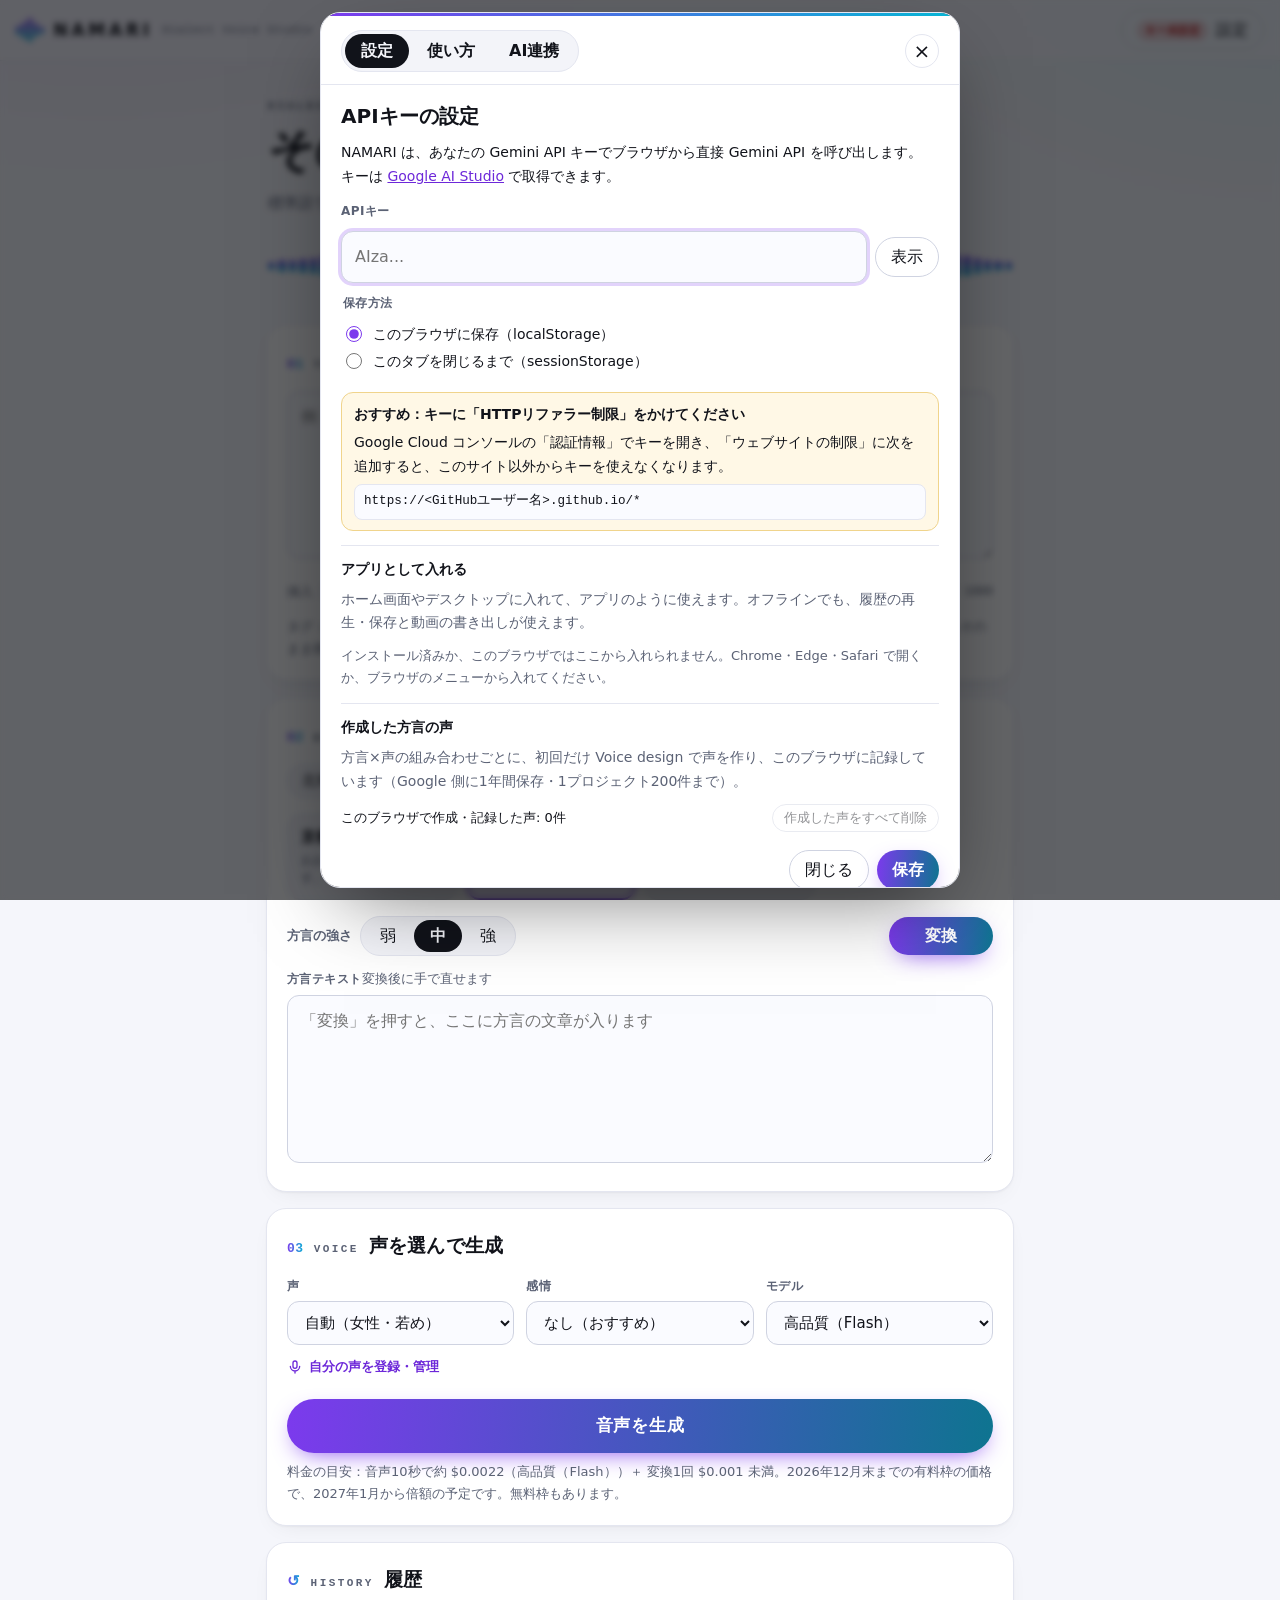
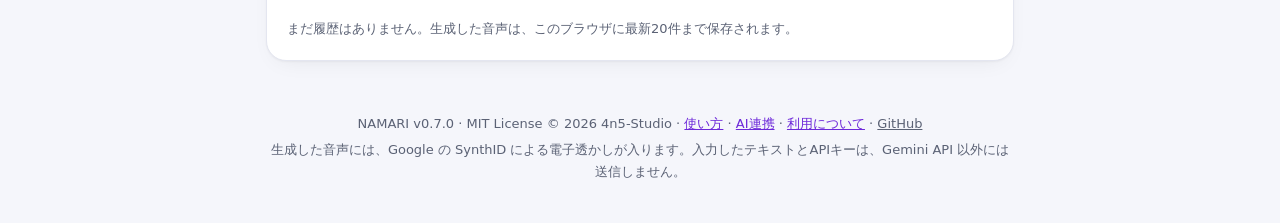
==== commit 7abcd05a: "Move 「アプリとして入れる」 into the settings dialog - The install button now lives in the 設定 tab (its own sect" ====
--- a/index.html
+++ b/index.html
@@ -4,7 +4,7 @@
 <head>
 <meta charset="utf-8">
 <meta name="viewport" content="width=device-width, initial-scale=1, viewport-fit=cover">
-<meta http-equiv="Content-Security-Policy" content="default-src 'none'; script-src 'sha256-2MgYNG8lJZy5p1vNyVk7iouPtUUVN3s5Y9fPb4AWXMM=' 'sha256-2NmasX9H8k4Sovxpf0X0qNaHHzdNCAW7hCQ5jeQKD5Q='; style-src 'sha256-Stvy3yy2SRY2ExpulhSqSBnVocOJo7MhIgIlONlXQZo='; connect-src https://generativelanguage.googleapis.com; img-src data: 'self'; manifest-src 'self'; worker-src 'self'; media-src blob:; base-uri 'none'; form-action 'none'; object-src 'none'">
+<meta http-equiv="Content-Security-Policy" content="default-src 'none'; script-src 'sha256-2MgYNG8lJZy5p1vNyVk7iouPtUUVN3s5Y9fPb4AWXMM=' 'sha256-GDJQvDnmcoFN+cHKoLrLxEG5DGGSZ0rexOlStUVD+eY='; style-src 'sha256-+mzGbtZJdMIa7O9AMchxsyjprQdi1YbMczPyCU+iJVM='; connect-src https://generativelanguage.googleapis.com; img-src data: 'self'; manifest-src 'self'; worker-src 'self'; media-src blob:; base-uri 'none'; form-action 'none'; object-src 'none'">
 <title>NAMARI — 方言ボイス・ジェネレーター</title>
 <meta name="description" content="標準語で書いた文章を、大阪弁・博多弁・津軽弁など20の方言と、あなた自身の声で読み上げるブラウザ完結型ツール。Gemini API を使用。">
 <link rel="canonical" href="https://4n5ai.github.io/NAMARI/">
@@ -128,8 +128,6 @@
 .nowrap { white-space: nowrap; }
 .hero-title { margin: 0; font-size: clamp(28px, 6.4vw, 46px); line-height: 1.22; font-weight: 800; letter-spacing: -0.01em; }
 .lead { margin: 12px 0 0; color: var(--muted); font-size: 15px; }
-.install-row { display: flex; flex-wrap: wrap; align-items: center; gap: 8px 12px; margin-top: 14px; }
-.install-row .hint { margin: 0; }
 .install-btn { font-weight: 700; border-color: var(--g1); color: var(--text); background: color-mix(in srgb, var(--g1) 10%, transparent); }
 .install-btn:hover { border-color: var(--g2); }
 .hero-wave { display: flex; align-items: center; gap: 3px; height: 56px; margin: 22px 0 6px; overflow: hidden; }
@@ -351,10 +349,6 @@
       <p class="eyebrow">DIALECT VOICE STUDIO</p>
       <h1 id="heroTitle" class="hero-title">その言葉を、<span class="nowrap"><span class="grad">お好みの方言</span>で。</span></h1>
       <p class="lead">標準語で書いて、方言と声を選ぶだけ。20の方言と、あなた自身の声で読み上げます。</p>
-      <div id="installRow" class="install-row" hidden>
-        <button id="btnInstall" type="button" class="install-btn"><svg class="ico" viewBox="0 0 24 24" aria-hidden="true"><path d="M12 4v11M7.5 10.5 12 15l4.5-4.5M5 19.5h14"/></svg>アプリとして入れる</button>
-        <span class="hint">ホーム画面やデスクトップから、アプリのように使えます</span>
-      </div>
       <p id="netNote" class="note" aria-live="polite"></p>
       <div id="heroWave" class="hero-wave" aria-hidden="true"></div>
       <p id="linkNote" class="note" aria-live="polite"></p>
@@ -592,6 +586,13 @@
         <code id="referrerExample" class="block"></code>
       </div>
 
+      <div class="voices-box install-box">
+        <strong>アプリとして入れる</strong>
+        <p class="muted small">ホーム画面やデスクトップに入れて、アプリのように使えます。オフラインでも、履歴の再生・保存と動画の書き出しが使えます。</p>
+        <div class="row"><button id="btnInstall" type="button" class="small install-btn" hidden><svg class="ico" viewBox="0 0 24 24" aria-hidden="true"><path d="M12 4v11M7.5 10.5 12 15l4.5-4.5M5 19.5h14"/></svg>アプリとして入れる</button><span id="installHelpState" class="small muted"></span></div>
+        <p id="installDone" class="note" aria-live="polite"></p>
+      </div>
+
       <div class="voices-box">
         <strong>作成した方言の声</strong>
         <p class="muted small">方言×声の組み合わせごとに、初回だけ Voice design で声を作り、このブラウザに記録しています（Google 側に1年間保存・1プロジェクト200件まで）。</p>
@@ -640,12 +641,11 @@
       <h3>アプリとして使う（PWA）</h3>
       <p>NAMARI は、ホーム画面やデスクトップに入れて、アプリのように使えます。</p>
       <ul class="bullets">
-        <li><strong>Chrome・Edge（PC・Android）</strong>：画面上部の「アプリとして入れる」、またはアドレスバーのインストールのアイコン</li>
+        <li><strong>Chrome・Edge（PC・Android）</strong>：「設定」タブの「アプリとして入れる」、またはアドレスバーのインストールのアイコン</li>
         <li><strong>iPhone・iPad</strong>：共有ボタン →「ホーム画面に追加」</li>
         <li><strong>Mac の Safari</strong>：「ファイル」→「Dockに追加」</li>
       </ul>
-      <div class="row"><button id="btnInstall2" type="button" class="small" hidden><svg class="ico" viewBox="0 0 24 24" aria-hidden="true"><path d="M12 4v11M7.5 10.5 12 15l4.5-4.5M5 19.5h14"/></svg>アプリとして入れる</button><span id="installHelpState" class="small muted"></span></div>
-      <p id="installDone" class="note" aria-live="polite"></p>
+      <p>「設定」タブの「アプリとして入れる」からも入れられます。</p>
       <p class="hint">オフラインでも、履歴の再生・保存、動画の書き出し、この使い方は使えます。変換と読み上げは Gemini API を使うので、ネット接続が必要です。iPhone・iPad のホーム画面のアプリは Safari と保存場所が別なので、アプリ側で APIキーをもう一度入力してください。</p>
       <h3>困ったとき</h3>
       <dl class="faq">
@@ -4157,6 +4157,7 @@
 /*! NAMARI | MIT License | (c) 2026 4n5-Studio */
 /* ============================================================
    NAMARI — PWA: service worker registration, 「アプリとして入れる」 button
+   (in the settings dialog, 設定 tab)
    - Chrome / Edge / Android: the browser's own install prompt (beforeinstallprompt)
    - iPhone / iPad, Mac Safari: step-by-step instructions (no prompt API there)
    - hidden when already running as an app or when the browser cannot install
@@ -4191,15 +4192,11 @@
 };
 
 let deferred = null;                                           // the saved beforeinstallprompt event
-const buttons = () => [$('btnInstall'), $('btnInstall2')].filter(Boolean);
 function refresh() {
   const can = !standalone() && (!!deferred || isIOS || isMacSafari);
-  $('installRow').hidden = !can;
-  for (const b of buttons()) b.hidden = !can;
-  if ($('installHelpState')) {
-    $('installHelpState').textContent = standalone() ? 'いまはアプリとして開いています。'
-      : can ? '' : 'このブラウザでは、画面からは入れられません。Chrome・Edge・Safari で開いてください。';
-  }
+  $('btnInstall').hidden = !can;
+  $('installHelpState').textContent = standalone() ? 'いまはアプリとして開いています。'
+    : can ? '' : 'インストール済みか、このブラウザではここから入れられません。Chrome・Edge・Safari で開くか、ブラウザのメニューから入れてください。';
 }
 function showGuide(kind) {
   const g = GUIDES[kind];
@@ -4225,14 +4222,14 @@
 window.addEventListener('appinstalled', () => {
   deferred = null;
   refresh();
-  const n = $('installDone');
-  if (n) { n.textContent = 'インストールしました。ホーム画面・デスクトップ・アプリ一覧から開けます。'; n.className = 'note ok'; }
+  $('installDone').textContent = 'インストールしました。ホーム画面・デスクトップ・アプリ一覧から開けます。';
+  $('installDone').className = 'note ok';
 });
 if (window.matchMedia) {
   const mq = matchMedia('(display-mode: standalone)');
   if (mq.addEventListener) mq.addEventListener('change', refresh);
 }
-for (const b of buttons()) b.addEventListener('click', install);
+$('btnInstall').addEventListener('click', install);
 $('btnInstallClose').addEventListener('click', () => $('dlgInstall').close());
 
 /* ---------- online / offline ---------- */
